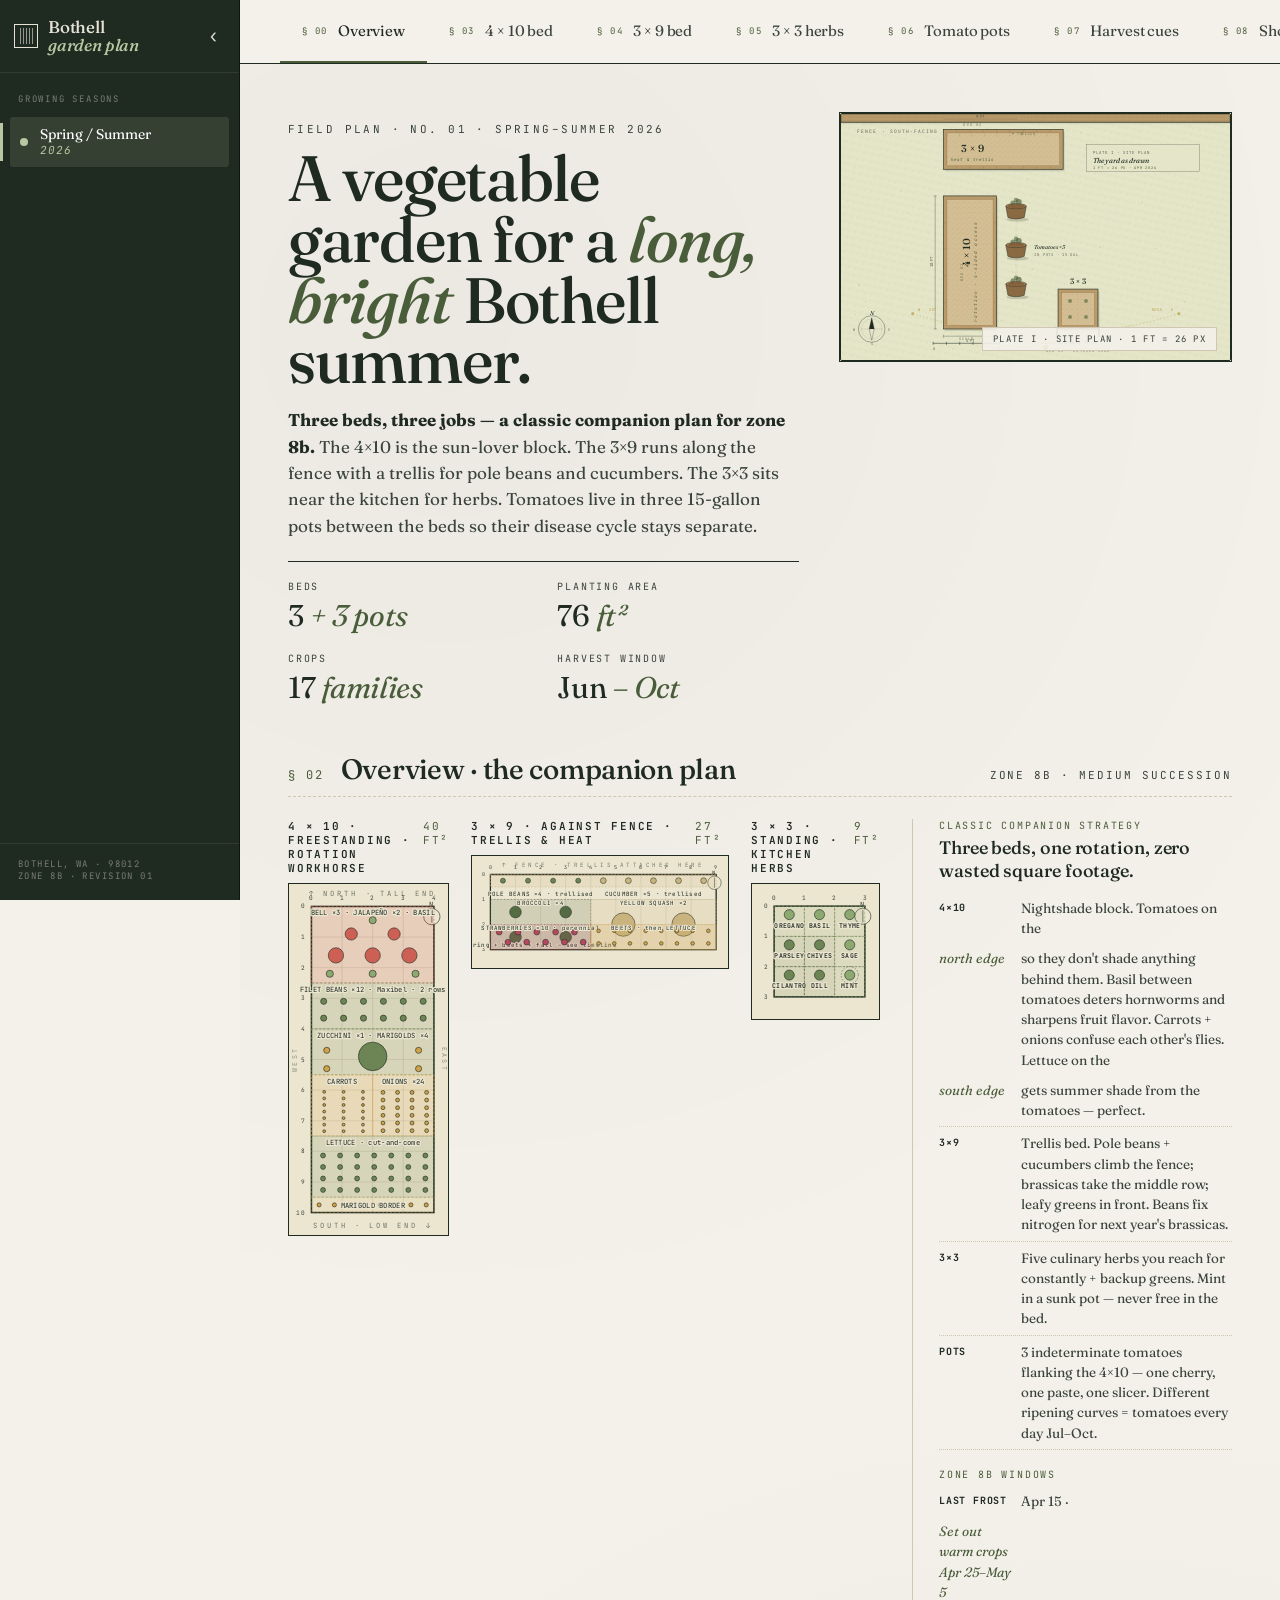
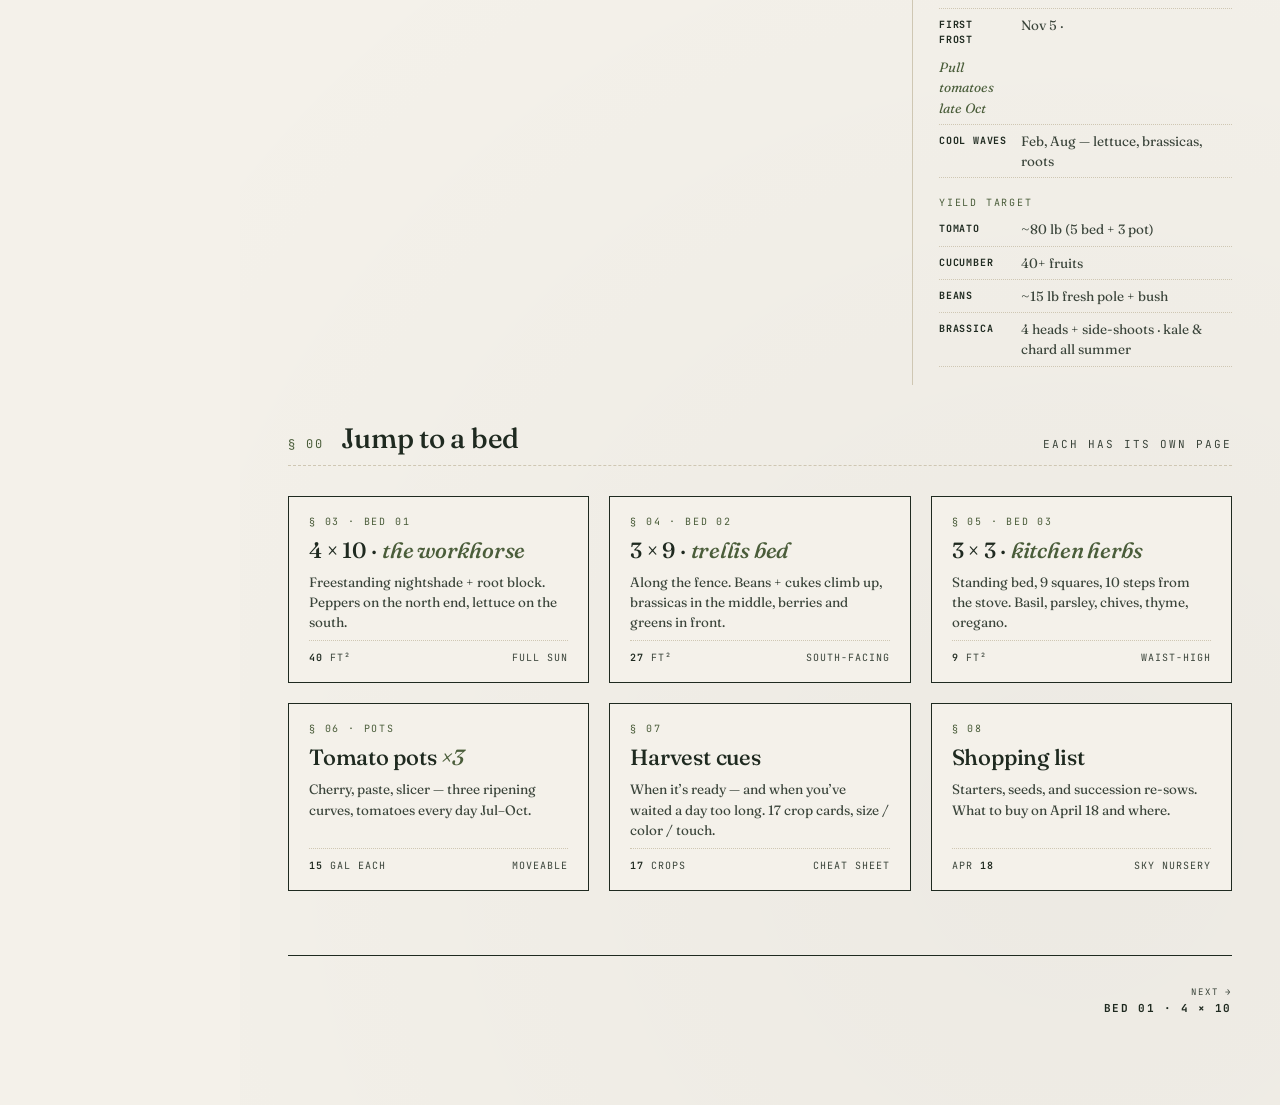
==== index.html @ 682d69fd "Interactive succession chart and checkable shopping list Succession timeline - On mobile, the .succ " ====
<!doctype html>
<html lang="en">
<head>
<meta charset="utf-8">
<meta name="viewport" content="width=device-width,initial-scale=1">
<title>Overview — Bothell Garden Plan</title>
<link rel="preconnect" href="https://fonts.googleapis.com">
<link rel="preconnect" href="https://fonts.gstatic.com" crossorigin>
<link href="https://fonts.googleapis.com/css2?family=Fraunces:ital,opsz,wght@0,9..144,400;0,9..144,500;0,9..144,600;1,9..144,400&family=JetBrains+Mono:wght@400;500;600&display=swap" rel="stylesheet">
<style>

  :root{
    --paper:#f4f1ea;
    --paper-2:#ece7d9;
    --ink:#1f2a20;
    --ink-2:#3a443a;
    --rule:#cfc7b3;
    --green:#4a5d3a;
    --green-2:#6d8554;
    --green-3:#8ea872;
    --soil:#7a5a38;
    --tomato:oklch(0.62 0.14 28);
    --ochre:oklch(0.74 0.12 80);
    --sky:oklch(0.68 0.08 230);
  }
  *{box-sizing:border-box}
  html,body{margin:0;padding:0;background:var(--paper);color:var(--ink);font-family:"Fraunces",Georgia,serif;font-optical-sizing:auto}
  body{
    background-image:
      linear-gradient(var(--paper),var(--paper)),
      radial-gradient(circle at 20% 10%, rgba(0,0,0,0.04), transparent 40%),
      radial-gradient(circle at 80% 90%, rgba(0,0,0,0.04), transparent 45%);
    background-blend-mode:multiply;
    padding:56px 48px 80px;
    min-height:100vh;
  }
  .mono{font-family:"JetBrains Mono",ui-monospace,monospace;letter-spacing:0.02em}
  .wrap{max-width:1360px;margin:0 auto}

  /* Masthead */
  header.masthead{
    display:grid;grid-template-columns:1fr auto;gap:24px;align-items:end;
    border-bottom:1px solid var(--ink);padding-bottom:20px;margin-bottom:28px;
  }
  .eyebrow{font-family:"JetBrains Mono",monospace;font-size:11px;text-transform:uppercase;letter-spacing:0.22em;color:var(--ink-2)}
  h1{font-family:"Fraunces",serif;font-weight:500;font-size:54px;line-height:0.95;margin:10px 0 0;letter-spacing:-0.02em}
  h1 em{font-style:italic;color:var(--green)}
  .meta{font-family:"JetBrains Mono",monospace;font-size:11px;line-height:1.6;color:var(--ink-2);text-align:right;text-transform:uppercase;letter-spacing:0.12em}
  .meta b{color:var(--ink);font-weight:600}

  /* Section head */
  .section-head{display:flex;align-items:baseline;gap:16px;margin:44px 0 18px;border-bottom:1px dashed var(--rule);padding-bottom:10px}
  .section-head .num{font-family:"JetBrains Mono",monospace;font-size:12px;color:var(--green);letter-spacing:0.18em}
  .section-head h2{font-family:"Fraunces",serif;font-weight:500;font-size:28px;margin:0;letter-spacing:-0.01em}
  .section-head .tag{margin-left:auto;font-family:"JetBrains Mono",monospace;font-size:11px;color:var(--ink-2);text-transform:uppercase;letter-spacing:0.18em}

  /* Intro grid */
  .intro{
    display:grid;grid-template-columns:1.4fr 1fr 1fr;gap:28px;align-items:start;
  }
  .intro p{font-size:16px;line-height:1.55;margin:0 0 10px;color:var(--ink-2);max-width:56ch}
  .intro p b{color:var(--ink)}
  .stat{border-top:1px solid var(--ink);padding-top:10px}
  .stat .k{font-family:"JetBrains Mono",monospace;font-size:10px;text-transform:uppercase;letter-spacing:0.16em;color:var(--ink-2)}
  .stat .v{font-family:"Fraunces",serif;font-size:24px;margin-top:4px}
  .stat .v em{font-style:italic;color:var(--green)}

  /* Legend */
  .legend{
    display:grid;grid-template-columns:repeat(auto-fill, minmax(180px,1fr));gap:14px 28px;
    padding:18px 22px;background:var(--paper-2);border:1px solid var(--rule);
  }
  .legend .item{display:flex;align-items:center;gap:10px;font-family:"JetBrains Mono",monospace;font-size:11px;color:var(--ink);letter-spacing:0.04em}
  .swatch{width:16px;height:16px;border:1px solid var(--ink);flex:none;display:inline-block}

  /* Layouts */
  .layout{
    margin-top:22px;
    display:grid;grid-template-columns:1fr 340px;gap:40px;
    align-items:start;
  }
  .layout-title{display:flex;align-items:baseline;gap:14px;margin-bottom:8px}
  .layout-title .idx{font-family:"JetBrains Mono",monospace;font-size:12px;color:var(--green);letter-spacing:0.2em}
  .layout-title h3{font-family:"Fraunces",serif;font-weight:500;font-size:32px;margin:0;letter-spacing:-0.01em}
  .layout-title h3 em{font-style:italic;color:var(--green)}
  .layout-sub{font-size:15px;color:var(--ink-2);max-width:62ch;line-height:1.5;margin:0 0 16px}

  .beds{
    display:flex;flex-direction:column;gap:30px;
  }
  .bed{
    position:relative;
  }
  .bed .label{
    display:flex;align-items:baseline;gap:10px;margin-bottom:8px;
    font-family:"JetBrains Mono",monospace;font-size:11px;text-transform:uppercase;letter-spacing:0.16em;color:var(--ink-2);
  }
  .bed .label b{color:var(--ink);font-weight:600}
  .bed .label .dim{margin-left:auto;color:var(--green)}

  /* SVG bed styling handled inline; shared defaults */
  svg.bed-svg{display:block;width:100%;height:auto;background:#ece6d1;border:1px solid var(--ink)}
  .cell-line{stroke:#c8bfa5;stroke-width:0.5}
  .plot-border{fill:none;stroke:var(--ink);stroke-width:1.5}
  .plant-dot{stroke:var(--ink);stroke-width:0.6}
  .plant-label{font-family:"JetBrains Mono",monospace;font-size:7px;fill:var(--ink);letter-spacing:0.04em;text-anchor:middle;paint-order:stroke;stroke:#ece6d1;stroke-width:2.5px;stroke-linejoin:round}
  .plant-label-lg{font-family:"JetBrains Mono",monospace;font-size:9px;fill:var(--ink);letter-spacing:0.04em;text-anchor:middle;paint-order:stroke;stroke:#ece6d1;stroke-width:3px;stroke-linejoin:round}
  .zone-fill{fill-opacity:0.18;stroke-dasharray:2 2;stroke-width:0.6}
  .ruler{font-family:"JetBrains Mono",monospace;font-size:6px;fill:var(--ink-2);letter-spacing:0.08em}
  .trellis{stroke:var(--soil);stroke-width:0.8;fill:none;stroke-dasharray:0.6 0.6}
  .compass{font-family:"JetBrains Mono",monospace;font-size:7px;fill:var(--ink-2);letter-spacing:0.14em;text-anchor:middle}

  /* Notes column */
  .notes{
    border-left:1px solid var(--rule);padding-left:26px;
  }
  .notes h4{font-family:"Fraunces",serif;font-weight:500;font-size:18px;margin:0 0 10px;letter-spacing:-0.005em}
  .notes .sub{font-family:"JetBrains Mono",monospace;font-size:10px;text-transform:uppercase;letter-spacing:0.18em;color:var(--green);margin-bottom:4px}
  .notes ul{list-style:none;padding:0;margin:0 0 18px}
  .notes li{font-size:13.5px;line-height:1.5;color:var(--ink-2);padding:6px 0;border-bottom:1px dotted var(--rule);display:grid;grid-template-columns:72px 1fr;gap:10px}
  .notes li b{font-family:"JetBrains Mono",monospace;font-size:10px;color:var(--ink);text-transform:uppercase;letter-spacing:0.08em;padding-top:2px}
  .notes li em{font-style:italic;color:var(--green)}

  /* Calendar strip */
  .calendar{
    margin-top:14px;border:1px solid var(--rule);background:var(--paper-2);
    padding:14px 18px;
  }
  .calendar h5{margin:0 0 10px;font-family:"JetBrains Mono",monospace;font-size:10px;letter-spacing:0.18em;text-transform:uppercase;color:var(--ink)}
  .cal-grid{display:grid;grid-template-columns:90px repeat(8,1fr);gap:2px 6px;font-family:"JetBrains Mono",monospace;font-size:9.5px;color:var(--ink-2);align-items:center}
  .cal-grid .m{text-align:center;color:var(--ink);font-weight:500;letter-spacing:0.1em;padding-bottom:4px;border-bottom:1px solid var(--rule)}
  .cal-grid .row-label{text-align:right;padding-right:6px;color:var(--ink);font-weight:500;letter-spacing:0.04em}
  .cal-grid .bar{height:10px;background:var(--green-3);position:relative}
  .cal-grid .bar.g2{background:var(--green-2)}
  .cal-grid .bar.g3{background:var(--green)}
  .cal-grid .bar.h{background:var(--ochre)}
  .cal-grid .bar.t{background:var(--tomato)}
  .cal-grid .empty{height:10px}

  /* Footer */
  footer{
    margin-top:60px;padding-top:20px;border-top:1px solid var(--ink);
    display:flex;justify-content:space-between;font-family:"JetBrains Mono",monospace;font-size:10px;text-transform:uppercase;letter-spacing:0.18em;color:var(--ink-2)
  }

  @media (max-width: 980px){
    .intro{grid-template-columns:1fr}
    .layout{grid-template-columns:1fr}
    .notes{border-left:0;border-top:1px solid var(--rule);padding-left:0;padding-top:20px}
  }

  /* Page chrome for per-bed pages */
  .bed-page{padding:0;margin:40px 0 0}
  .bed-page-body{display:grid;grid-template-columns:1.4fr 1fr;gap:36px;align-items:start;margin-top:14px}
  .bed-page-body .bp-diagram{}
  .bed-page-body .bp-diagram svg{width:100%;height:auto}
  .bed-page-body .bp-aside{border-left:1px solid var(--rule);padding-left:26px}
  .bed-page-body .bp-aside h4{font-family:"Fraunces",serif;font-weight:500;font-size:18px;margin:0 0 8px;letter-spacing:-0.005em}
  .bed-page-body .bp-aside .sub{font-family:"JetBrains Mono",monospace;font-size:10px;text-transform:uppercase;letter-spacing:0.18em;color:var(--green);margin:18px 0 4px}
  .bed-page-body .bp-aside .sub:first-child{margin-top:0}
  .bed-page-body .bp-aside p{font-size:13.5px;line-height:1.55;color:var(--ink-2);margin:0 0 10px}
  .bed-page-body .bp-aside p b{color:var(--ink)}
  .bed-page-body .bp-aside p em{font-style:italic;color:var(--green)}
  .bed-page-body .bp-aside ul{list-style:none;padding:0;margin:0 0 6px}
  .bed-page-body .bp-aside li{font-size:13px;line-height:1.5;color:var(--ink-2);padding:5px 0;border-bottom:1px dotted var(--rule);display:grid;grid-template-columns:78px 1fr;gap:10px}
  .bed-page-body .bp-aside li b{font-family:"JetBrains Mono",monospace;font-size:10px;color:var(--ink);text-transform:uppercase;letter-spacing:0.08em;padding-top:2px}

  /* Wide tables (succession + companions) — placed below diagram */
  .bp-wide{grid-column:1 / -1;margin-top:30px}
  .bp-wide h3{font-family:"Fraunces",serif;font-weight:500;font-size:22px;margin:0 0 12px;letter-spacing:-0.005em;border-bottom:1px dashed var(--rule);padding-bottom:6px}
  .bp-wide h3 .hnum{font-family:"JetBrains Mono",monospace;font-size:10px;color:var(--green);letter-spacing:0.2em;margin-right:12px;vertical-align:1px}

  /* Succession calendar — slot-based timeline.
     Each "row" is a bed slot; sequential crops occupy that slot in sequence,
     with a ▶ handoff arrow between them. This makes replacement explicit. */
  .succ{
    border:1px solid var(--rule);padding:14px 16px 16px;background:var(--paper-2)
  }
  .succ-legend{display:flex;flex-wrap:wrap;gap:18px;font-family:"JetBrains Mono",monospace;font-size:9px;letter-spacing:0.08em;color:var(--ink-2);padding-bottom:10px;margin-bottom:8px;border-bottom:1px dashed var(--rule)}
  .succ-legend b{font-family:"Fraunces",serif;font-style:italic;font-weight:500;font-size:11px;color:var(--ink);margin-right:4px;letter-spacing:0}
  .succ-legend .lg-arrow{color:var(--ink);font-weight:700;margin-right:4px}
  .succ-legend .lg-dash{display:inline-block;width:22px;height:0;border-top:1px dashed var(--ink);vertical-align:middle;margin-right:6px;transform:translateY(-2px)}
  .succ-legend .lg-stack{display:inline-block;width:18px;height:10px;background:linear-gradient(to bottom,var(--green) 50%,var(--green-2) 50%);vertical-align:middle;margin-right:6px;transform:translateY(-1px)}
  .succ-head{display:grid;grid-template-columns:170px repeat(9,1fr) 12px;font-family:"JetBrains Mono",monospace;font-size:10px;color:var(--ink);letter-spacing:0.14em;border-bottom:1px solid var(--ink);padding-bottom:6px;margin-bottom:10px}
  .succ-head .sh{text-align:center}
  .succ-head .sh.first{text-align:left;font-style:normal;letter-spacing:0.16em}
  .succ-row{display:grid;grid-template-columns:170px 1fr;gap:0 12px;padding:6px 0;border-bottom:1px dotted var(--rule);align-items:center}
  .succ-row:last-child{border-bottom:none}
  .succ-slot{font-family:"Fraunces",serif;font-style:italic;font-size:13px;color:var(--ink);line-height:1.25;padding-right:10px;border-right:1px solid var(--rule)}
  .succ-slot .tag{display:block;font-family:"JetBrains Mono",monospace;font-style:normal;font-size:8.5px;letter-spacing:0.14em;color:var(--ink-2);margin-top:2px;text-transform:uppercase}
  .succ-track{position:relative;height:30px}
  .succ-track.two-lane{height:42px}
  .succ-track .grid{position:absolute;inset:0;display:grid;grid-template-columns:repeat(9,1fr);pointer-events:none}
  .succ-track .grid > span{border-left:1px dashed rgba(31,42,32,0.12)}
  .succ-track .grid > span:first-child{border-left:none}
  .succ-bar{position:absolute;top:8px;height:14px;border-radius:1px;display:flex;align-items:center;padding:0 6px;font-family:"JetBrains Mono",monospace;font-size:8.5px;color:#fff;letter-spacing:0.08em;font-weight:600;white-space:nowrap;overflow:hidden}
  .succ-bar.c-tom{background:var(--tomato)}
  .succ-bar.c-och{background:var(--ochre);color:#1f2a20}
  .succ-bar.c-g1{background:#556b44}
  .succ-bar.c-g2{background:var(--green)}
  .succ-bar.c-g3{background:var(--green-2);color:#1f2a20}
  .succ-bar.c-g4{background:var(--green-3);color:#1f2a20}
  /* Peak-window overlay — bright sub-band marking "PICK NOW" */
  .succ-bar.has-peak{opacity:0.35}
  .succ-peak{position:absolute;height:14px;border-radius:1px;display:flex;align-items:center;justify-content:center;padding:0 4px;font-family:"JetBrains Mono",monospace;font-size:8px;letter-spacing:0.16em;color:#1f2a20;background:#f2c94c;border:1px solid #1f2a20;text-transform:uppercase;font-weight:700;pointer-events:none;text-wrap:nowrap;overflow:hidden}
  .succ-peak.with-dot::before{content:"◆ ";font-size:7px;margin-right:3px;opacity:0.8}
  .succ-bar .lend{margin-left:auto;opacity:0.75;font-size:8px;padding-left:6px}
  .succ-arrow{position:absolute;top:12px;font-family:"JetBrains Mono",monospace;font-size:11px;color:var(--ink);font-weight:700;transform:translateX(-50%);pointer-events:none}
  .succ-gap{position:absolute;height:14px;border-top:1px dashed rgba(31,42,32,0.45);border-bottom:1px dashed rgba(31,42,32,0.45);display:flex;align-items:center;justify-content:center;font-family:"JetBrains Mono",monospace;font-size:7.5px;letter-spacing:0.1em;color:var(--ink-2);text-transform:uppercase;pointer-events:none}
  /* compact month label strip inside the track */
  .succ-months{position:absolute;left:0;right:0;bottom:-2px;display:grid;grid-template-columns:repeat(9,1fr);font-family:"JetBrains Mono",monospace;font-size:7.5px;color:var(--ink-2);letter-spacing:0.1em}
  .succ-months span{text-align:center;opacity:0}

  /* Companion table */
  .comp-tbl{width:100%;border-collapse:collapse;font-size:13px;color:var(--ink-2);border-top:1px solid var(--ink);border-bottom:1px solid var(--ink)}
  .comp-tbl th{font-family:"JetBrains Mono",monospace;font-size:9.5px;text-transform:uppercase;letter-spacing:0.16em;color:var(--ink);text-align:left;padding:10px 10px 8px;border-bottom:1px solid var(--ink);background:var(--paper-2)}
  .comp-tbl td{padding:10px;border-bottom:1px dotted var(--rule);vertical-align:top;line-height:1.5}
  .comp-tbl td.crop{font-family:"Fraunces",serif;font-size:15px;font-style:italic;color:var(--ink);width:140px}
  .comp-tbl td.good{color:var(--green)}
  .comp-tbl td.bad{color:#8b4032}
  .comp-tbl td.sp{font-family:"JetBrains Mono",monospace;font-size:11px;width:90px}

  /* Shopping list */
  .shop-grid{display:grid;grid-template-columns:1fr 1fr;gap:22px;margin-top:14px}
  .shop-col{border:1px solid var(--rule);padding:14px 16px;background:var(--paper-2)}
  .shop-col h3{font-family:"Fraunces",serif;font-weight:500;font-size:17px;margin:0 0 2px;letter-spacing:-0.005em;color:var(--ink)}
  .shop-col h3 em{font-style:italic;color:var(--green)}
  .shop-col .when{font-family:"JetBrains Mono",monospace;font-size:9px;letter-spacing:0.18em;text-transform:uppercase;color:var(--green);margin:0 0 10px;display:block}
  .shop-col ul{list-style:none;padding:0;margin:0 0 8px}
  .shop-col li{display:grid;grid-template-columns:14px 1fr 48px;gap:7px;align-items:baseline;padding:3px 0;border-bottom:1px dotted var(--rule);font-size:11.5px;color:var(--ink);line-height:1.3}
  .shop-col li:last-child{border-bottom:none}
  .shop-col .cb{width:9px;height:9px;border:1px solid var(--ink);display:inline-block;margin-top:3px}
  .shop-col .name{color:var(--ink)}
  .shop-col .name b{font-weight:600}
  .shop-col .name em{font-style:italic;color:var(--ink-2);font-size:10px;display:inline;margin-left:4px;letter-spacing:0}
  .shop-col .qty{font-family:"JetBrains Mono",monospace;font-size:10px;text-align:right;color:var(--ink-2);letter-spacing:0.04em}
  .shop-col .sub-head{font-family:"JetBrains Mono",monospace;font-size:8.5px;letter-spacing:0.2em;text-transform:uppercase;color:var(--green);margin:10px 0 4px;padding-bottom:2px;border-bottom:1px solid var(--rule)}
  .shop-col .sub-head:first-child{margin-top:0}
  .shop-note{font-size:11px;color:var(--ink-2);line-height:1.45;margin-top:10px;padding:8px 12px;background:var(--paper-2);border-left:3px solid var(--green)}
  .shop-note b{color:var(--ink)}
  .shop-note + .shop-note{margin-top:6px}
  .shop-page{page-break-inside:avoid}

  /* Harvest cue cards */
  .hv-grid{display:grid;grid-template-columns:repeat(3,1fr);gap:18px;margin-top:18px}
  .hv-card{border:1px solid var(--ink);background:var(--paper);position:relative;display:flex;flex-direction:column}
  .hv-card .hv-head{display:flex;align-items:baseline;justify-content:space-between;gap:10px;padding:12px 14px 8px;border-bottom:1px solid var(--ink);background:var(--paper-2)}
  .hv-card .hv-name{font-family:"Fraunces",serif;font-weight:500;font-size:19px;letter-spacing:-0.005em;color:var(--ink);line-height:1.1}
  .hv-card .hv-bed{font-family:"JetBrains Mono",monospace;font-size:8.5px;letter-spacing:0.16em;text-transform:uppercase;color:var(--ink-2);white-space:nowrap}
  .hv-card .hv-when{padding:8px 14px 6px;font-family:"JetBrains Mono",monospace;font-size:9.5px;letter-spacing:0.14em;text-transform:uppercase;color:#1f2a20;background:#f2c94c;border-bottom:1px solid var(--ink);display:flex;align-items:center;gap:6px}
  .hv-card .hv-when::before{content:"◆";font-size:8px}
  .hv-card .hv-body{padding:10px 14px 12px;flex:1;display:grid;grid-template-columns:58px 1fr;gap:6px 10px;font-size:12px;line-height:1.45;color:var(--ink)}
  .hv-card .hv-body dt{font-family:"JetBrains Mono",monospace;font-size:8.5px;letter-spacing:0.16em;text-transform:uppercase;color:var(--ink-2);padding-top:2px}
  .hv-card .hv-body dd{margin:0;color:var(--ink)}
  .hv-card .hv-body dd b{font-weight:600}
  .hv-card .hv-warn{margin:0;padding:8px 14px 10px;border-top:1px dotted var(--rule);font-size:11.5px;color:#8b4032;line-height:1.4;background:#faf4e4}
  .hv-card .hv-warn::before{content:"⚠ TOO LATE — ";font-family:"JetBrains Mono",monospace;font-size:8.5px;letter-spacing:0.14em;color:#8b4032;font-weight:700}
  .hv-intro{display:grid;grid-template-columns:1.2fr 1fr 1fr;gap:22px;padding:16px 0 6px;border-bottom:1px solid var(--rule);margin-bottom:18px}
  .hv-intro h4{font-family:"Fraunces",serif;font-weight:500;font-size:20px;margin:0 0 6px;letter-spacing:-0.005em}
  .hv-intro p{font-size:12.5px;line-height:1.55;color:var(--ink-2);margin:0}
  .hv-intro .rule{font-size:12.5px;line-height:1.55;color:var(--ink-2)}
  .hv-intro .rule b{color:var(--ink);font-weight:600}
  .hv-intro .rule-num{font-family:"JetBrains Mono",monospace;font-size:9.5px;letter-spacing:0.18em;color:var(--green);display:block;margin-bottom:3px}

  /* On-screen page-break indicators (mirror the @media print rules) */
  @media screen {
    .section-head.page-break{
      position:relative;
      padding-top:48px;
      margin-top:32px;
    }
    .section-head.page-break::before{
      content:"";
      position:absolute;
      top:0;left:-40px;right:-40px;
      height:1px;
      background:repeating-linear-gradient(90deg, var(--ink) 0 6px, transparent 6px 12px);
      opacity:0.35;
    }
    .section-head.page-break::after{
      content:"— page break —";
      position:absolute;
      top:-8px;
      left:50%;
      transform:translateX(-50%);
      background:var(--paper);
      padding:0 12px;
      font-family:"JetBrains Mono",monospace;
      font-size:9px;
      letter-spacing:0.22em;
      text-transform:uppercase;
      color:var(--ink-2);
      opacity:0.55;
    }
  }

  /* Print */
  @media print {
    @page { size: letter portrait; margin: 0.5in; }
    html,body{background:#fff !important}
    body{padding:0 !important;background-image:none !important}
    .wrap{max-width:none}
    header.masthead,section.intro,.section-head,.layout,.legend,.bed-page{page-break-inside:avoid}
    /* Keep the site plan together on one page, with its heading */
    #site-plan{page-break-inside:avoid;break-inside:avoid}
    #site-plan > div{page-break-inside:avoid;break-inside:avoid}
    /* A section head should never be orphaned from the content below it */
    .section-head{break-after:avoid;page-break-after:avoid}
    /* Force a new page only where explicitly marked */
    .section-head.page-break{break-before:page;page-break-before:always}
    /* Tight print metrics */
    h1{font-size:36px}
    .section-head h2{font-size:22px}
    .layout{grid-template-columns:1.3fr 1fr;gap:24px}
    .bed-page-body{grid-template-columns:1.2fr 1fr;gap:24px}
    .notes li,.bed-page-body .bp-aside li{font-size:11px}
    .notes h4,.bed-page-body .bp-aside h4{font-size:15px}
    .notes p,.bed-page-body .bp-aside p{font-size:11.5px}
    /* Tight shopping list for single-page print */
    .shop-grid{gap:16px;margin-top:10px}
    .shop-col{padding:10px 12px}
    .shop-col h3{font-size:14px}
    .shop-col .when{font-size:8px;margin:0 0 6px}
    .shop-col li{font-size:10px;padding:2px 0;grid-template-columns:10px 1fr 38px;gap:5px;line-height:1.25}
    .shop-col .cb{width:7px;height:7px;margin-top:2px}
    .shop-col .name em{font-size:9px}
    .shop-col .qty{font-size:8.5px}
    .shop-col .sub-head{font-size:7.5px;margin:6px 0 3px}
    .shop-col ul{margin:0 0 4px}
    .shop-note{font-size:9.5px;padding:6px 9px;margin-top:8px;line-height:1.4}
    .shop-page .section-head{margin-bottom:8px;padding-bottom:8px}
    .shop-page .section-head h2{font-size:20px}
    footer{margin-top:30px}
  }

</style>
<style>
/* ============ Site chrome: sidebar + top tabs + responsive ============ */
:root{
  --chrome-side-w: 240px;
  --chrome-side-w-collapsed: 52px;
  --chrome-top-h: 64px;
}

html,body{margin:0;padding:0}
body.site{
  padding:0 !important;
  min-height:100vh;
  background:var(--paper);
}

/* Layout shell */
.site-shell{
  display:grid;
  grid-template-columns: var(--chrome-side-w) 1fr;
  grid-template-rows: var(--chrome-top-h) 1fr;
  min-height:100vh;
  transition: grid-template-columns 0.24s ease;
}
.site-shell.sidebar-collapsed{
  grid-template-columns: var(--chrome-side-w-collapsed) 1fr;
}

/* Sidebar — seasons */
.site-side{
  grid-row: 1 / span 2;
  grid-column: 1;
  background: #1f2a20;
  color: #e6e2d6;
  border-right: 1px solid #0f160f;
  display:flex; flex-direction:column;
  overflow:hidden;
  position:sticky; top:0; height:100vh;
}
.site-side .side-top{
  display:flex; align-items:center; gap:10px;
  padding: 18px 14px;
  border-bottom: 1px solid rgba(255,255,255,0.08);
  min-height: var(--chrome-top-h);
  box-sizing:border-box;
}
.side-logo{
  width:24px;height:24px;flex:none;
  border:1.5px solid #e6e2d6;
  position:relative;
  transform:rotate(0deg);
}
.side-logo::after{
  content:"";
  position:absolute;inset:3px;
  background: repeating-linear-gradient(
    90deg,
    transparent 0 2px,
    rgba(230,226,214,0.6) 2px 3px
  );
}
.site-side .brand{
  font-family:"Fraunces",serif; font-weight:500; font-size:17px;
  letter-spacing:-0.01em; line-height:1.05;
}
.site-side .brand em{font-style:italic;color:#b8c8a3}
.site-shell.sidebar-collapsed .brand,
.site-shell.sidebar-collapsed .side-section-title,
.site-shell.sidebar-collapsed .side-link-text,
.site-shell.sidebar-collapsed .side-foot{
  display:none;
}
.side-toggle{
  margin-left:auto;
  background:none;border:none;color:#e6e2d6;
  cursor:pointer;padding:6px;border-radius:3px;
  font-family:"JetBrains Mono",monospace; font-size:18px; line-height:1;
}
.side-toggle:hover{background:rgba(255,255,255,0.06)}
.site-shell.sidebar-collapsed .side-toggle{margin-left:0}

.side-section-title{
  font-family:"JetBrains Mono",monospace;
  font-size:9px; letter-spacing:0.2em; text-transform:uppercase;
  color: rgba(230,226,214,0.45);
  padding: 20px 18px 8px;
}
.side-section{padding: 4px 10px}
.side-link{
  display:flex; align-items:center; gap:12px;
  padding: 9px 10px;
  border-radius:3px;
  text-decoration:none;
  color: rgba(230,226,214,0.85);
  font-family:"Fraunces",serif; font-size:14px;
  line-height:1.2;
  cursor:pointer;
  position:relative;
}
.side-link:hover{background:rgba(255,255,255,0.06)}
.side-link.active{
  background: rgba(184,200,163,0.14);
  color:#fff;
}
.side-link.active::before{
  content:""; position:absolute;
  left:-10px; top:6px; bottom:6px; width:3px;
  background:#b8c8a3;
}
.side-link .dot{
  width:8px;height:8px;flex:none;border-radius:50%;
  background:#b8c8a3;
}
.side-link.disabled .dot{background:rgba(230,226,214,0.25)}
.side-link.disabled{color:rgba(230,226,214,0.4); cursor:default}
.side-link.disabled:hover{background:none}
.side-link-text em{
  font-style:italic; color:#b8c8a3; font-size:11px;
  font-family:"JetBrains Mono",monospace; letter-spacing:0.08em;
  display:block; margin-top:2px; text-transform:uppercase;
}
.side-foot{
  margin-top:auto;
  padding: 14px 18px 18px;
  font-family:"JetBrains Mono",monospace;
  font-size:9px; letter-spacing:0.16em; text-transform:uppercase;
  color: rgba(230,226,214,0.45);
  border-top: 1px solid rgba(255,255,255,0.08);
}

/* Top bar — tabs */
.site-top{
  grid-row: 1;
  grid-column: 2;
  background: var(--paper);
  border-bottom: 1px solid var(--ink);
  display:flex; align-items:stretch;
  padding: 0 40px;
  position:sticky; top:0; z-index:5;
  overflow-x:auto;
  scrollbar-width: none;
}
.site-top::-webkit-scrollbar{display:none}
.mobile-menu-btn{
  display:none;
  background:none;border:none;cursor:pointer;
  padding:8px 10px; margin-right:14px;
  font-family:"JetBrains Mono",monospace; font-size:22px;
  color:var(--ink);
  align-self:center;
}
.site-tabs{
  display:flex; align-items:stretch; gap:0;
  flex:1;
}
.site-tab{
  display:flex; align-items:center; gap:10px;
  padding: 0 22px;
  text-decoration:none;
  color: var(--ink-2);
  font-family:"Fraunces",serif;
  font-size:15px;
  letter-spacing:-0.005em;
  border-bottom: 2px solid transparent;
  white-space:nowrap;
  position:relative;
}
.site-tab:hover{color:var(--ink)}
.site-tab.active{
  color: var(--ink);
  border-bottom-color: var(--green);
}
.site-tab .tab-num{
  font-family:"JetBrains Mono",monospace;
  font-size:9px; letter-spacing:0.16em;
  color: var(--green); text-transform:uppercase;
}
.site-tab.active .tab-num{color: var(--green)}
.site-top-right{
  display:flex; align-items:center; gap:16px;
  padding-left:24px;
  font-family:"JetBrains Mono",monospace;
  font-size:10px; letter-spacing:0.16em;
  text-transform:uppercase; color: var(--ink-2);
  border-left: 1px solid var(--rule);
}
.site-top-right .loc b{color:var(--ink); font-weight:600}

/* Main content area */
.site-main{
  grid-row: 2;
  grid-column: 2;
  padding: 36px 48px 80px;
  background-image:
    radial-gradient(circle at 20% 10%, rgba(0,0,0,0.03), transparent 40%),
    radial-gradient(circle at 80% 90%, rgba(0,0,0,0.03), transparent 45%);
  min-width:0;
}
.site-main .wrap{max-width:1280px;margin:0 auto}

/* Page headers (replaces §-numbered section-head when used as a page title) */
.page-head{
  display:flex; align-items:baseline; gap:18px;
  border-bottom: 1px solid var(--ink);
  padding-bottom: 14px; margin-bottom: 26px;
}
.page-head .eyebrow{
  font-family:"JetBrains Mono",monospace;
  font-size:10px; letter-spacing:0.2em; text-transform:uppercase;
  color: var(--green);
}
.page-head h1{
  font-family:"Fraunces",serif; font-weight:500;
  font-size:38px; line-height:1; letter-spacing:-0.015em;
  margin:0;
}
.page-head h1 em{font-style:italic; color:var(--green)}
.page-head .meta{
  margin-left:auto;
  font-family:"JetBrains Mono",monospace;
  font-size:10px; letter-spacing:0.14em; text-transform:uppercase;
  color: var(--ink-2); text-align:right;
}
.page-head .meta b{color:var(--ink); font-weight:600}

/* Override page-break / section-head styles that aren't needed on a website */
.site-main .section-head{
  border-bottom: 1px dashed var(--rule);
  padding-top:0 !important;
  margin-top: 36px !important;
}
.site-main .section-head.page-break{padding-top:0 !important; margin-top:36px !important}
.site-main .section-head.page-break::before,
.site-main .section-head.page-break::after{display:none}

/* Hero */
.hero{
  display:grid;
  grid-template-columns: 1.3fr 1fr;
  gap: 40px;
  align-items:start;
  padding: 12px 0 10px;
}
.hero-copy{
  padding-top: 10px;
}
.hero-eyebrow{
  font-family:"JetBrains Mono",monospace;
  font-size:11px; letter-spacing:0.22em; text-transform:uppercase;
  color: var(--ink-2);
}
.hero h1{
  font-family:"Fraunces",serif; font-weight:500;
  font-size:64px; line-height:0.95; letter-spacing:-0.02em;
  margin: 12px 0 16px;
}
.hero h1 em{font-style:italic; color:var(--green)}
.hero p{
  font-size:17px; line-height:1.55; color:var(--ink-2);
  max-width: 52ch; margin: 0 0 18px;
}
.hero p b{color:var(--ink)}
.hero-stats{
  display:grid; grid-template-columns: repeat(2, 1fr); gap: 18px 28px;
  margin-top: 22px;
  padding-top: 18px;
  border-top: 1px solid var(--ink);
}
.hero-stat .k{
  font-family:"JetBrains Mono",monospace;
  font-size:10px; letter-spacing:0.18em; text-transform:uppercase;
  color: var(--ink-2);
}
.hero-stat .v{
  font-family:"Fraunces",serif; font-size:30px;
  margin-top:4px; letter-spacing:-0.01em;
}
.hero-stat .v em{font-style:italic; color:var(--green)}

.hero-plan{
  border:1px solid var(--ink);
  padding: 0;
  background: #e5e6c9;
  position:relative;
  overflow:hidden;
}
.hero-plan svg{display:block; width:100%; height:auto}
.hero-plan .caption{
  position:absolute; bottom:10px; right:14px;
  background: rgba(244,241,234,0.9);
  padding: 5px 10px;
  font-family:"JetBrains Mono",monospace;
  font-size:9px; letter-spacing:0.14em; text-transform:uppercase;
  color: var(--ink-2); border:1px solid var(--rule);
}

/* Overview cards (crops quick-jump on landing) */
.ov-grid{
  display:grid;
  grid-template-columns: repeat(3, 1fr);
  gap: 20px;
  margin-top: 30px;
}
.ov-card{
  border:1px solid var(--ink);
  padding: 18px 20px;
  background: var(--paper);
  display:flex; flex-direction:column; gap:8px;
  text-decoration:none; color:inherit;
  transition: background 0.15s;
}
.ov-card:hover{background: var(--paper-2)}
.ov-card .ov-num{
  font-family:"JetBrains Mono",monospace;
  font-size:10px; letter-spacing:0.18em; color: var(--green);
}
.ov-card h3{
  font-family:"Fraunces",serif; font-weight:500;
  font-size:22px; margin:0; letter-spacing:-0.01em;
}
.ov-card h3 em{font-style:italic; color:var(--green)}
.ov-card p{font-size:13.5px; line-height:1.5; color:var(--ink-2); margin:0}
.ov-card .ov-meta{
  margin-top:auto;
  display:flex; justify-content:space-between;
  padding-top:10px; border-top: 1px dotted var(--rule);
  font-family:"JetBrains Mono",monospace;
  font-size:10px; letter-spacing:0.1em; color:var(--ink-2);
  text-transform:uppercase;
}
.ov-card .ov-meta b{color:var(--ink); font-weight:600}

/* Next / previous pager */
.pager{
  display:flex; justify-content:space-between;
  margin-top:64px; padding-top:20px;
  border-top: 1px solid var(--ink);
  font-family:"JetBrains Mono",monospace;
  font-size:11px; letter-spacing:0.14em; text-transform:uppercase;
}
.pager a{
  text-decoration:none; color: var(--ink);
  padding: 10px 0;
  display:flex; flex-direction:column; gap:3px;
}
.pager a:hover{color:var(--green)}
.pager a span.role{color:var(--ink-2); font-size:9px; letter-spacing:0.2em}
.pager a.next{text-align:right}

/* Mobile */
@media (max-width: 880px){
  .site-shell{
    grid-template-columns: 1fr;
    grid-template-rows: var(--chrome-top-h) 1fr;
  }
  .site-side{
    position:fixed; top:0; left:0;
    width: 280px; height:100vh;
    z-index:10;
    transform: translateX(-100%);
    transition: transform 0.22s ease;
  }
  .site-shell.mobile-open .site-side{
    transform: translateX(0);
    box-shadow: 0 0 40px rgba(0,0,0,0.25);
  }
  .site-top{
    grid-row:1; grid-column:1;
    padding: 0 18px;
  }
  .site-main{
    grid-row:2; grid-column:1;
    padding: 22px 22px 60px;
  }
  .mobile-menu-btn{display:inline-flex}
  .site-backdrop{
    display:none; position:fixed; inset:0; background:rgba(0,0,0,0.35); z-index:9;
  }
  .site-shell.mobile-open .site-backdrop{display:block}
  .hero{grid-template-columns:1fr; gap: 24px}
  .hero h1{font-size:44px}
  .ov-grid{grid-template-columns: 1fr}
  .site-top-right{display:none}
  .page-head{flex-wrap:wrap; gap:10px}
  .page-head .meta{margin-left:0; width:100%; text-align:left}
  .page-head h1{font-size:28px}
  .bed-page-body{grid-template-columns: 1fr !important}
  .bed-page-body .bp-aside{
    border-left:0 !important; padding-left:0 !important;
    border-top: 1px solid var(--rule); padding-top:20px; margin-top:20px;
  }
  .shop-grid{grid-template-columns: 1fr !important}
  .hv-grid{grid-template-columns: 1fr !important}
  .hv-intro{grid-template-columns: 1fr !important; gap:14px !important}
  .layout{grid-template-columns: 1fr !important}
  .notes{border-left:0 !important; padding-left:0 !important; border-top:1px solid var(--rule); padding-top:20px}
}

/* ============ Overview beds grid ============
   On the overview page the three beds appear together. Without this,
   the 4×10 tall bed stretches to the full column width (>1000px tall).
   Lay them out side-by-side, cap each bed's SVG height, and center. */
.site-main .layout{grid-template-columns: 1fr 320px; gap: 32px}
.site-main .beds{
  display:grid;
  grid-template-columns: 1fr 1.6fr 0.8fr; /* 4×10 tall · 3×9 wide · 3×3 square */
  gap: 22px;
  align-items:start;
}
.site-main .beds .bed{min-width:0}
.site-main .beds svg.bed-svg{
  width:100%;
  max-height: 460px;
  object-fit: contain;
}
@media (max-width: 1100px){
  .site-main .beds{grid-template-columns: 1fr}
  .site-main .beds svg.bed-svg{max-height: 520px; max-width: 420px; display:block; margin:0 auto}
  .site-main .layout{grid-template-columns: 1fr}
  .site-main .notes{border-left:0; padding-left:0; border-top:1px solid var(--rule); padding-top:20px}
}

/* Hide print indicators and page-break markers on site */
.site-main .section-head.page-break{padding-top:0; margin-top:36px}
.site-main .section-head.page-break::before,
.site-main .section-head.page-break::after{content:none !important; display:none !important}

/* Simplify footer — site has its own sticky chrome */
.site-main footer{display:none}

/* ============ Responsive safety: keep visuals inside the viewport ============
   Addresses overflow on narrow screens where:
   - Tall bed SVGs stretched to full column width become unusable
   - Grid items (bp-diagram/bp-aside) inherit min-content widths from children
   - Fixed-column timelines push past the viewport edge
*/
.site-main img,
.site-main svg{ max-width: 100%; height: auto; }
.site-main .bp-diagram,
.site-main .bp-aside,
.site-main .bed{ min-width: 0; }

@media (max-width: 880px){
  html, body{ overflow-x: hidden; }

  /* Center bed diagrams and cap height so 4×10 portrait SVGs don't dominate */
  .site-main .bp-diagram{ display:flex; justify-content:center; }
  .site-main .bp-diagram > svg,
  .site-main .bp-diagram svg.bed-svg{
    width:auto;
    max-width:100%;
    max-height:68vh;
  }

  /* Succession timeline — horizontally scrollable, with the slot column
     pinned so row labels stay visible as you drag the timeline. Forces a
     min-width so month bars have room to actually be readable. */
  .site-main .succ{
    overflow-x:auto;
    -webkit-overflow-scrolling:touch;
    scrollbar-gutter:stable;
  }
  .site-main .succ-head,
  .site-main .succ-row{ min-width:720px; }
  .site-main .succ-head{
    grid-template-columns: 130px repeat(9, minmax(52px, 1fr)) 10px;
  }
  .site-main .succ-row{ grid-template-columns: 130px 1fr; }
  .site-main .succ-head .sh.first,
  .site-main .succ-slot{
    position:sticky;
    left:0;
    background:var(--paper-2);
    z-index:2;
    box-shadow:1px 0 0 var(--rule);
  }
  .site-main .succ-slot{ font-size:12px; padding-right:10px; padding-left:2px; }
  .site-main .succ-slot .tag{ font-size:8px; }

  /* Hint: a faint fade on the right edge when there's more to scroll */
  .site-main .succ{
    background-image:
      linear-gradient(to right, var(--paper-2) 30%, rgba(0,0,0,0)),
      linear-gradient(to right, rgba(0,0,0,0), var(--paper-2) 70%) 100% 0,
      radial-gradient(farthest-side at 0 50%, rgba(0,0,0,0.08), rgba(0,0,0,0)),
      radial-gradient(farthest-side at 100% 50%, rgba(0,0,0,0.08), rgba(0,0,0,0)) 100% 0;
    background-repeat:no-repeat;
    background-size: 28px 100%, 28px 100%, 14px 100%, 14px 100%;
    background-attachment: local, local, scroll, scroll;
  }

  /* Companion table on mobile — wrap if needed; table overflow is handled per-cell */
  .site-main .comp-tbl{ font-size:12px; }

  /* Page-head title word breaks on narrow screens instead of overflowing */
  .page-head h1{ word-break: break-word; overflow-wrap: anywhere; }
}

</style>
</head>
<body class="site" data-tab="overview" data-season="spring-2026">
<main class="site-main"><div class="wrap">
<section class="hero">
  <div class="hero-copy">
    <div class="hero-eyebrow">Field Plan · No. 01 · Spring–Summer 2026</div>
    <h1>A vegetable garden for a <em>long, bright</em> Bothell summer.</h1>
    <p><b>Three beds, three jobs — a classic companion plan for zone 8b.</b> The 4×10 is the sun-lover block. The 3×9 runs along the fence with a trellis for pole beans and cucumbers. The 3×3 sits near the kitchen for herbs. Tomatoes live in three 15-gallon pots between the beds so their disease cycle stays separate.</p>
    <div class="hero-stats">
      <div class="hero-stat"><div class="k">Beds</div><div class="v">3 <em>+ 3 pots</em></div></div>
      <div class="hero-stat"><div class="k">Planting area</div><div class="v">76 <em>ft²</em></div></div>
      <div class="hero-stat"><div class="k">Crops</div><div class="v">17 <em>families</em></div></div>
      <div class="hero-stat"><div class="k">Harvest window</div><div class="v">Jun <em>– Oct</em></div></div>
    </div>
  </div>
  <div class="hero-plan" id="hero-plan">
    <div class="caption">Plate I · Site plan · 1 ft = 26 px</div>
  </div>
</section>

<div class="section-head">
  <span class="num">§ 02</span>
  <h2>Overview · the companion plan</h2>
  <span class="tag">Zone 8b · medium succession</span>
</div>
<div class="layout">
  <div class="beds" id="beds-overview"></div>
  <aside class="notes" id="notes-overview"></aside>
</div>

<div class="section-head">
  <span class="num">§ 00</span>
  <h2>Jump to a bed</h2>
  <span class="tag">Each has its own page</span>
</div>
<div class="ov-grid">
  <a class="ov-card" href="bed-4x10.html">
    <span class="ov-num">§ 03 · BED 01</span>
    <h3>4 × 10 · <em>the workhorse</em></h3>
    <p>Freestanding nightshade + root block. Peppers on the north end, lettuce on the south.</p>
    <div class="ov-meta"><span><b>40</b> ft²</span><span>Full sun</span></div>
  </a>
  <a class="ov-card" href="bed-3x9.html">
    <span class="ov-num">§ 04 · BED 02</span>
    <h3>3 × 9 · <em>trellis bed</em></h3>
    <p>Along the fence. Beans + cukes climb up, brassicas in the middle, berries and greens in front.</p>
    <div class="ov-meta"><span><b>27</b> ft²</span><span>South-facing</span></div>
  </a>
  <a class="ov-card" href="bed-3x3.html">
    <span class="ov-num">§ 05 · BED 03</span>
    <h3>3 × 3 · <em>kitchen herbs</em></h3>
    <p>Standing bed, 9 squares, 10 steps from the stove. Basil, parsley, chives, thyme, oregano.</p>
    <div class="ov-meta"><span><b>9</b> ft²</span><span>Waist-high</span></div>
  </a>
  <a class="ov-card" href="pots.html">
    <span class="ov-num">§ 06 · POTS</span>
    <h3>Tomato pots <em>×3</em></h3>
    <p>Cherry, paste, slicer — three ripening curves, tomatoes every day Jul–Oct.</p>
    <div class="ov-meta"><span><b>15</b> gal each</span><span>Moveable</span></div>
  </a>
  <a class="ov-card" href="harvest.html">
    <span class="ov-num">§ 07</span>
    <h3>Harvest cues</h3>
    <p>When it’s ready — and when you’ve waited a day too long. 17 crop cards, size / color / touch.</p>
    <div class="ov-meta"><span><b>17</b> crops</span><span>Cheat sheet</span></div>
  </a>
  <a class="ov-card" href="shopping.html">
    <span class="ov-num">§ 08</span>
    <h3>Shopping list</h3>
    <p>Starters, seeds, and succession re-sows. What to buy on April 18 and where.</p>
    <div class="ov-meta"><span>Apr <b>18</b></span><span>Sky Nursery</span></div>
  </a>
</div>


<div class="pager">
  <span></span>
  <a class="next" href="bed-4x10.html"><span class="role">Next →</span><b>Bed 01 · 4 × 10</b></a>
</div>

<script>
window.__mount = function(){
  const G = window.GardenPlan;
  document.getElementById('hero-plan').insertAdjacentHTML('afterbegin', G.sitePlan());
  document.getElementById('beds-overview').innerHTML =
    G.bedCard('4 × 10 · freestanding · rotation workhorse', '40 ft²', G.bed4x10_A()) +
    G.bedCard('3 × 9 · against fence · trellis & heat', '27 ft²', G.bed3x9_A()) +
    G.bedCard('3 × 3 · standing · kitchen herbs', '9 ft²', G.bed3x3_A());
  document.getElementById('notes-overview').innerHTML = G.notesA();
};
</script></div></main>
<script>

function sitePlanAside() {
  return `
    <div style="font-family:'JetBrains Mono',monospace;font-size:10px;letter-spacing:0.18em;text-transform:uppercase;color:var(--green);margin-bottom:6px">Siting decisions</div>
    <p style="margin:0 0 10px"><b>3×9 against the fence</b> → attach a cattle panel or bamboo trellis directly to the fence for cucumbers + indeterminate tomatoes. The fence stores heat and extends the pepper season.</p>
    <p style="margin:0 0 10px"><b>4×10 freestanding</b> → access from all sides means you can rotate broccoli → beans, carrots + onions, and lettuce on the shaded east end without reaching over anything.</p>
    <p style="margin:0 0 10px"><b>3×3 standing bed</b> → move to the kitchen path, whichever side of the house you cook on. Herbs get snipped 3×/week; you want them 10 steps from the stove.</p>
    <p style="margin:0"><b>Pots</b> → 2–3 large (15+ gal) for extra tomatoes; place near the 3×9 so one drip line waters bed + pots. Determinate varieties do well in pots; indeterminates go in the fence bed.</p>
  `;
}


/* Garden plan renderer — draws each bed as a to-scale SVG with plant icons,
 * labels, and succession callouts. 1 ft = 30 px in SVG units. */

const FT = 30; // px per foot

const COLORS = {
  fruit: 'oklch(0.62 0.14 28)',       // tomato red
  root:  'oklch(0.74 0.12 80)',       // ochre
  leafy: '#6d8554',
  herb:  '#8ea872',
  vine:  '#c9b37e',
  brassica: '#556b44',
  berry: 'oklch(0.55 0.14 10)',       // strawberry red, warmer than tomato
  paper: '#ece6d1',
  ink: '#1f2a20',
};

// ---------- SVG helpers ----------
function svgEl(wFt, hFt, title, compass='N') {
  const w = wFt * FT, h = hFt * FT;
  const padL = 22, padT = 22, padR = 14, padB = 22;
  const W = w + padL + padR, H = h + padT + padB;
  const s = [];
  s.push(`<svg class="bed-svg" viewBox="0 0 ${W} ${H}" xmlns="http://www.w3.org/2000/svg">`);
  // grid
  for (let x = 0; x <= wFt; x++) {
    s.push(`<line class="cell-line" x1="${padL + x*FT}" y1="${padT}" x2="${padL + x*FT}" y2="${padT + h}"/>`);
  }
  for (let y = 0; y <= hFt; y++) {
    s.push(`<line class="cell-line" x1="${padL}" y1="${padT + y*FT}" x2="${padL + w}" y2="${padT + y*FT}"/>`);
  }
  // ruler marks (feet)
  for (let x = 0; x <= wFt; x++) {
    s.push(`<text class="ruler" x="${padL + x*FT}" y="${padT - 6}" text-anchor="middle">${x}</text>`);
  }
  for (let y = 0; y <= hFt; y++) {
    s.push(`<text class="ruler" x="${padL - 6}" y="${padT + y*FT + 2}" text-anchor="end">${y}</text>`);
  }
  // border
  s.push(`<rect class="plot-border" x="${padL}" y="${padT}" width="${w}" height="${h}"/>`);
  // compass mark (top-right)
  s.push(`<g transform="translate(${W - 16}, ${padT + 10})">
    <circle r="8" fill="${COLORS.paper}" stroke="${COLORS.ink}" stroke-width="0.6"/>
    <line x1="0" y1="-6" x2="0" y2="6" stroke="${COLORS.ink}" stroke-width="0.6"/>
    <text class="compass" y="-9">${compass}</text>
  </g>`);
  return { open: s.join(''), W, H, padL, padT, w, h };
}
function closeSvg() { return '</svg>'; }

// Draw a labeled rectangular zone
function zone(x, y, w, h, color, label, padL, padT) {
  return `
    <rect class="zone-fill" x="${padL + x*FT}" y="${padT + y*FT}" width="${w*FT}" height="${h*FT}" fill="${color}" stroke="${color}"/>
    <text class="plant-label" x="${padL + (x + w/2)*FT}" y="${padT + (y + h/2)*FT + 2}">${label}</text>
  `;
}

// Draw plant dots at ft-coords
function plants(coords, color, r, padL, padT) {
  return coords.map(([x,y]) =>
    `<circle class="plant-dot" cx="${padL + x*FT}" cy="${padT + y*FT}" r="${r}" fill="${color}"/>`
  ).join('');
}

// Add a label centered at ft-coord
function txt(x, y, str, padL, padT, cls='plant-label') {
  return `<text class="${cls}" x="${padL + x*FT}" y="${padT + y*FT + 2}">${str}</text>`;
}

// Grid of plants across a zone
function gridPlants(x0, y0, w, h, cols, rows, color, r, padL, padT) {
  const out = [];
  const dx = w / cols, dy = h / rows;
  for (let c = 0; c < cols; c++) {
    for (let rr = 0; rr < rows; rr++) {
      const px = x0 + dx*(c + 0.5);
      const py = y0 + dy*(rr + 0.5);
      out.push(`<circle class="plant-dot" cx="${padL + px*FT}" cy="${padT + py*FT}" r="${r}" fill="${color}"/>`);
    }
  }
  return out.join('');
}

// Trellis marker (dashed line along one edge)
function trellisLine(x1, y1, x2, y2, padL, padT) {
  return `<line class="trellis" x1="${padL + x1*FT}" y1="${padT + y1*FT}" x2="${padL + x2*FT}" y2="${padT + y2*FT}"/>`;
}

// ---------- LAYOUT A: Classic companion ----------
function bed4x10_A() {
  // Drawn VERTICAL: 4 ft wide × 10 ft tall. North = top (matches site plan).
  const e = svgEl(4, 10, '4×10 — Main bed', 'N');
  let body = '';

  // ---- Band 1 (NORTH end, y 0..2.5): PEPPERS + BASIL
  //      Peppers moved to the tall end so they catch full sun without shading
  //      the rest of the bed. Basil interplanted — deters aphids, shares water.
  body += `<rect class="zone-fill" x="${e.padL}" y="${e.padT}" width="${4*FT}" height="${2.5*FT}" fill="${COLORS.fruit}" stroke="${COLORS.fruit}"/>`;
  // 3 bell peppers in front row + 2 jalapeños in back row (within 4×2.5)
  const bellCoords = [[0.8, 1.6],[2, 1.6],[3.2, 1.6]];
  for (const [x,y] of bellCoords) {
    body += `<circle class="plant-dot" cx="${e.padL + x*FT}" cy="${e.padT + y*FT}" r="7.5" fill="${COLORS.fruit}"/>`;
  }
  const jalapCoords = [[1.3, 0.9],[2.7, 0.9]];
  for (const [x,y] of jalapCoords) {
    body += `<circle class="plant-dot" cx="${e.padL + x*FT}" cy="${e.padT + y*FT}" r="6" fill="${COLORS.fruit}"/>`;
  }
  // basil between peppers (4 plants)
  const basilCoords = [[2, 0.45],[0.6, 2.2],[2, 2.2],[3.4, 2.2]];
  for (const [x,y] of basilCoords) {
    body += `<circle class="plant-dot" cx="${e.padL + x*FT}" cy="${e.padT + y*FT}" r="3.5" fill="${COLORS.herb}"/>`;
  }
  body += txt(2, 0.22, 'BELL ×3 · JALAPEÑO ×2 · BASIL', e.padL, e.padT);

  // ---- Band 2 (y 2.5..4.0): FILET BEANS (Maxibel — tender haricots verts, fix N)
  body += `<rect class="zone-fill" x="${e.padL}" y="${e.padT + 2.5*FT}" width="${4*FT}" height="${1.5*FT}" fill="${COLORS.leafy}" stroke="${COLORS.leafy}"/>`;
  body += txt(2, 2.72, 'FILET BEANS ×12 · Maxibel · 2 rows', e.padL, e.padT);
  // 2 rows of 6
  for (let r = 0; r < 2; r++) {
    for (let i = 0; i < 6; i++) {
      body += `<circle class="plant-dot" cx="${e.padL + (0.4 + i*0.65)*FT}" cy="${e.padT + (3.1 + r*0.55)*FT}" r="3" fill="${COLORS.leafy}"/>`;
    }
  }

  // ---- Band 3 (y 4.0..5.5): ZUCCHINI
  body += `<rect class="zone-fill" x="${e.padL}" y="${e.padT + 4*FT}" width="${4*FT}" height="${1.5*FT}" fill="${COLORS.leafy}" stroke="${COLORS.leafy}"/>`;
  body += txt(2, 4.22, 'ZUCCHINI ×1 · MARIGOLDS ×4', e.padL, e.padT);
  body += `<circle class="plant-dot" cx="${e.padL + 2*FT}" cy="${e.padT + 4.9*FT}" r="14" fill="${COLORS.leafy}"/>`;
  // marigolds in corners
  for (const [x,y] of [[0.5,4.7],[3.5,4.7],[0.5,5.3],[3.5,5.3]]) {
    body += `<circle class="plant-dot" cx="${e.padL + x*FT}" cy="${e.padT + y*FT}" r="3" fill="${COLORS.root}"/>`;
  }

  // ---- Band 4 (y 5.5..7.5): CARROTS (west 2ft) + ONIONS (east 2ft)
  body += `<rect class="zone-fill" x="${e.padL}" y="${e.padT + 5.5*FT}" width="${2*FT}" height="${2*FT}" fill="${COLORS.root}" stroke="${COLORS.root}"/>`;
  body += txt(1, 5.73, 'CARROTS', e.padL, e.padT);
  body += gridPlants(0.1, 5.95, 1.9, 1.5, 3, 7, COLORS.root, 1.4, e.padL, e.padT);

  body += `<rect class="zone-fill" x="${e.padL + 2*FT}" y="${e.padT + 5.5*FT}" width="${2*FT}" height="${2*FT}" fill="${COLORS.root}" stroke="${COLORS.root}"/>`;
  body += txt(3, 5.73, 'ONIONS ×24', e.padL, e.padT);
  body += gridPlants(2.1, 5.95, 1.9, 1.5, 4, 6, COLORS.root, 1.9, e.padL, e.padT);

  // ---- Band 5 (y 7.5..9.5): LETTUCE grid
  body += `<rect class="zone-fill" x="${e.padL}" y="${e.padT + 7.5*FT}" width="${4*FT}" height="${2*FT}" fill="${COLORS.leafy}" stroke="${COLORS.leafy}"/>`;
  body += txt(2, 7.72, 'LETTUCE · cut-and-come', e.padL, e.padT);
  body += gridPlants(0.1, 7.95, 3.9, 1.5, 7, 4, COLORS.leafy, 2.4, e.padL, e.padT);

  // ---- Band 6 (y 9.5..10): MARIGOLD south border
  body += `<rect class="zone-fill" x="${e.padL}" y="${e.padT + 9.5*FT}" width="${4*FT}" height="${0.5*FT}" fill="${COLORS.root}" stroke="${COLORS.root}" opacity="0.55"/>`;
  for (let i = 0; i < 8; i++) {
    body += `<circle class="plant-dot" cx="${e.padL + (0.25 + i*0.5)*FT}" cy="${e.padT + 9.75*FT}" r="2" fill="${COLORS.root}"/>`;
  }
  body += txt(2, 9.77, 'MARIGOLD BORDER', e.padL, e.padT);

  // ---- Annotations
  // North label at top (outside bed)
  body += `<text x="${e.padL + 2*FT}" y="${e.padT - 10}" font-family="JetBrains Mono,monospace" font-size="7" fill="${COLORS.ink}" text-anchor="middle" letter-spacing="3" opacity="0.6">↑ NORTH · TALL END</text>`;
  // South label at bottom
  body += `<text x="${e.padL + 2*FT}" y="${e.padT + 10*FT + 15}" font-family="JetBrains Mono,monospace" font-size="7" fill="${COLORS.ink}" text-anchor="middle" letter-spacing="3" opacity="0.6">SOUTH · LOW END ↓</text>`;
  // E/W labels on sides (rotated)
  body += `<text transform="translate(${e.padL - 14}, ${e.padT + 5*FT}) rotate(-90)" font-family="JetBrains Mono,monospace" font-size="6.5" fill="${COLORS.ink}" text-anchor="middle" letter-spacing="2" opacity="0.45">WEST</text>`;
  body += `<text transform="translate(${e.padL + 4*FT + 8}, ${e.padT + 5*FT}) rotate(90)" font-family="JetBrains Mono,monospace" font-size="6.5" fill="${COLORS.ink}" text-anchor="middle" letter-spacing="2" opacity="0.45">EAST</text>`;

  return e.open + body + closeSvg();
}

function bed3x9_A() {
  const e = svgEl(9, 3, '3×9 — Trellis bed against fence', 'N');
  let body = '';
  // Row 0..0.5 (NORTH / fence side): trellis with pole beans + cucumbers
  body += `<rect class="zone-fill" x="${e.padL}" y="${e.padT}" width="${9*FT}" height="${0.5*FT}" fill="${COLORS.vine}" stroke="${COLORS.vine}"/>`;
  body += trellisLine(0, 0.04, 9, 0.04, e.padL, e.padT);
  // 0..4 pole beans
  for (let i = 0; i < 4; i++) {
    body += `<circle class="plant-dot" cx="${e.padL + (0.5 + i)*FT}" cy="${e.padT + 0.25*FT}" r="3" fill="${COLORS.leafy}"/>`;
  }
  body += txt(2, 0.78, 'POLE BEANS ×4 · trellised', e.padL, e.padT);
  // 4..9 cucumbers
  for (let i = 0; i < 5; i++) {
    body += `<circle class="plant-dot" cx="${e.padL + (4.5 + i)*FT}" cy="${e.padT + 0.25*FT}" r="3.5" fill="${COLORS.vine}"/>`;
  }
  body += txt(6.5, 0.78, 'CUCUMBER ×5 · trellised', e.padL, e.padT);

  // Row 1..2 (middle-left, 0..4 ft): BROCCOLI block — inspectable florets
  body += `<rect class="zone-fill" x="${e.padL}" y="${e.padT + 1*FT}" width="${4*FT}" height="${2*FT}" fill="${COLORS.brassica}" stroke="${COLORS.brassica}"/>`;
  body += gridPlants(0, 1, 4, 2, 2, 2, COLORS.brassica, 7, e.padL, e.padT);
  body += txt(2, 1.15, 'BROCCOLI ×4', e.padL, e.padT);
  body += txt(2, 2.82, 'spring + beets + fall — see timeline', e.padL, e.padT);

  // Row 1..2 (middle-right, 4..9 ft): YELLOW SQUASH (2 plants, sprawls under trellis)
  body += `<rect class="zone-fill" x="${e.padL + 4*FT}" y="${e.padT + 1*FT}" width="${5*FT}" height="${2*FT}" fill="${COLORS.vine}" stroke="${COLORS.vine}"/>`;
  // 2 large squash plants
  body += `<circle class="plant-dot" cx="${e.padL + 5.3*FT}" cy="${e.padT + 2*FT}" r="14" fill="${COLORS.vine}"/>`;
  body += `<circle class="plant-dot" cx="${e.padL + 7.7*FT}" cy="${e.padT + 2*FT}" r="14" fill="${COLORS.vine}"/>`;
  body += txt(6.5, 1.15, 'YELLOW SQUASH ×2', e.padL, e.padT);

  // Row 2..3 (south-left, 0..4 ft): STRAWBERRIES — perennial patch
  body += `<rect class="zone-fill" x="${e.padL}" y="${e.padT + 2*FT}" width="${4*FT}" height="${1*FT}" fill="${COLORS.berry}" stroke="${COLORS.berry}"/>`;
  // 10 strawberry plants in 2 offset rows
  for (let r = 0; r < 2; r++) {
    const off = r % 2 === 0 ? 0.35 : 0.7;
    for (let i = 0; i < 5; i++) {
      body += `<circle class="plant-dot" cx="${e.padL + (off + i*0.75)*FT}" cy="${e.padT + (2.3 + r*0.4)*FT}" r="3.5" fill="${COLORS.berry}"/>`;
    }
  }
  body += txt(2, 2.15, 'STRAWBERRIES ×10 · perennial', e.padL, e.padT);

  // Row 2..3 (south-right, 4..9 ft): BEETS + LETTUCE succession
  body += `<rect class="zone-fill" x="${e.padL + 4*FT}" y="${e.padT + 2*FT}" width="${5*FT}" height="${1*FT}" fill="${COLORS.root}" stroke="${COLORS.root}"/>`;
  body += gridPlants(4, 2, 5, 1, 8, 2, COLORS.root, 2.2, e.padL, e.padT);
  body += txt(6.5, 2.15, 'BEETS · then LETTUCE', e.padL, e.padT);

  body += `<text x="${e.padL + 4.5*FT}" y="${e.padT - 9}" font-family="JetBrains Mono,monospace" font-size="7" fill="${COLORS.ink}" text-anchor="middle" letter-spacing="3" opacity="0.55">↑ FENCE · TRELLIS ATTACHES HERE</text>`;

  return e.open + body + closeSvg();
}

function bed3x3_A() {
  const e = svgEl(3, 3, '3×3 standing — Kitchen herbs', 'N');
  let body = '';
  // 9 squares: core 5 herbs in strategic positions + mint (contained) + 3 extras
  // N row: oregano, basil (tallest, center), thyme
  // Mid row: parsley, chives, sage
  // S row: cilantro, dill, mint-in-pot
  const herbs = [
    ['OREGANO', COLORS.herb],
    ['BASIL',   COLORS.herb],
    ['THYME',   COLORS.herb],
    ['PARSLEY', COLORS.leafy],
    ['CHIVES',  COLORS.leafy],
    ['SAGE',    COLORS.herb],
    ['CILANTRO',COLORS.leafy],
    ['DILL',    COLORS.leafy],
    ['MINT',    COLORS.herb],
  ];
  for (let i = 0; i < 9; i++) {
    const col = i % 3, row = Math.floor(i / 3);
    const [name, color] = herbs[i];
    const cx = e.padL + (col+0.5)*FT;
    const cy = e.padT + row*FT;
    // cell fill
    body += `<rect class="zone-fill" x="${e.padL + col*FT}" y="${e.padT + row*FT}" width="${FT}" height="${FT}" fill="${color}" stroke="${color}"/>`;
    // dot near top of cell
    body += `<circle class="plant-dot" cx="${cx}" cy="${cy + FT*0.28}" r="5" fill="${color}"/>`;
    // name centered lower in cell (font 6.5 w/ halo)
    body += `<text class="plant-label" style="font-size:6.5px;font-weight:600" x="${cx}" y="${cy + FT*0.72}">${name}</text>`;
    // contained pot indicator for mint — small dashed ring
    if (name === 'MINT') {
      body += `<circle cx="${cx}" cy="${cy + FT*0.28}" r="8.5" fill="none" stroke="${COLORS.ink}" stroke-width="0.6" stroke-dasharray="1.5 1.5" opacity="0.7"/>`;
    }
  }
  // subtle grid lines between cells for the "9-square" feel
  for (let k = 1; k < 3; k++) {
    body += `<line x1="${e.padL + k*FT}" y1="${e.padT}" x2="${e.padL + k*FT}" y2="${e.padT + 3*FT}" stroke="${COLORS.ink}" stroke-width="0.5" stroke-dasharray="1 2" opacity="0.5"/>`;
    body += `<line x1="${e.padL}" y1="${e.padT + k*FT}" x2="${e.padL + 3*FT}" y2="${e.padT + k*FT}" stroke="${COLORS.ink}" stroke-width="0.5" stroke-dasharray="1 2" opacity="0.5"/>`;
  }
  return e.open + body + closeSvg();
}

// ---------- Bed card wrapper ----------
function bedCard(title, dim, svg) {
  return `
    <div class="bed">
      <div class="label"><b>${title}</b><span class="dim">${dim}</span></div>
      ${svg}
    </div>`;
}

// ---------- Notes per layout ----------
function notesA() {
  return `
    <div class="sub">Classic companion strategy</div>
    <h4>Three beds, one rotation, zero wasted square footage.</h4>
    <ul>
      <li><b>4×10</b>Nightshade block. Tomatoes on the <em>north edge</em> so they don't shade anything behind them. Basil between tomatoes deters hornworms and sharpens fruit flavor. Carrots + onions confuse each other's flies. Lettuce on the <em>south edge</em> gets summer shade from the tomatoes — perfect.</li>
      <li><b>3×9</b>Trellis bed. Pole beans + cucumbers climb the fence; brassicas take the middle row; leafy greens in front. Beans fix nitrogen for next year's brassicas.</li>
      <li><b>3×3</b>Five culinary herbs you reach for constantly + backup greens. Mint in a sunk pot — never free in the bed.</li>
      <li><b>Pots</b>3 indeterminate tomatoes flanking the 4×10 — one cherry, one paste, one slicer. Different ripening curves = tomatoes every day Jul–Oct.</li>
    </ul>
    <div class="sub">Zone 8b windows</div>
    <ul>
      <li><b>Last frost</b>Apr 15 · <em>Set out warm crops Apr 25–May 5</em></li>
      <li><b>First frost</b>Nov 5 · <em>Pull tomatoes late Oct</em></li>
      <li><b>Cool waves</b>Feb, Aug — lettuce, brassicas, roots</li>
    </ul>
    <div class="sub">Yield target</div>
    <ul>
      <li><b>Tomato</b>~80 lb (5 bed + 3 pot)</li>
      <li><b>Cucumber</b>40+ fruits</li>
      <li><b>Beans</b>~15 lb fresh pole + bush</li>
      <li><b>Brassica</b>4 heads + side-shoots · kale & chard all summer</li>
    </ul>`;
}






// ---------- Per-bed page renderers ----------

// Slot-based succession timeline renderer.
// A "slot" is a physical patch of bed. Multiple crops can occupy the same slot
// sequentially across the season — this renders each as a bar positioned by
// month, with a ▶ handoff arrow between consecutive crops in the same slot.
//
// `slots` is an array of { slot: string, tag: string, crops: [{ name, start, end, color, marks? }] }
//   start/end are month indices 0..8 where 0 = Mar, 8 = Nov. end is exclusive.
//   color is one of c-tom c-och c-g1 c-g2 c-g3 c-g4
//   marks (optional) is an array of { at, label } for inline callouts (at = month idx).
function succession(slots) {
  const MONTHS = ['MAR','APR','MAY','JUN','JUL','AUG','SEP','OCT','NOV'];
  let legend = `<div class="succ-legend">
    <span><b>Slot</b> a patch of bed</span>
    <span><span class="lg-arrow">▶</span> one crop pulled, another planted</span>
    <span><span class="lg-dash"></span> gap — nothing planted here</span>
    <span><span class="lg-stack"></span> two crops overlap in time</span>
    <span><span style="display:inline-block;width:14px;height:10px;background:#f2c94c;border:1px solid #1f2a20;vertical-align:-1px;margin-right:4px"></span><b>PICK</b> peak harvest — walk the row every 2–3 days</span>
  </div>`;
  let head = '<div class="succ-head"><span class="sh first">SLOT</span>';
  for (const m of MONTHS) head += `<span class="sh">${m}</span>`;
  head += '<span></span></div>';

  let rows = '';
  for (const s of slots) {
    // Assign each crop to a sublane so overlapping bars don't collide.
    const lanes = []; // array of end-positions per lane
    const assigned = s.crops.map(c => {
      for (let li = 0; li < lanes.length; li++) {
        if (c.start >= lanes[li]) { lanes[li] = c.end; return li; }
      }
      lanes.push(c.end); return lanes.length - 1;
    });
    const twoLane = lanes.length > 1;
    rows += `<div class="succ-row"><div class="succ-slot">${s.slot}<span class="tag">${s.tag}</span></div>`;
    rows += `<div class="succ-track${twoLane ? ' two-lane' : ''}">`;
    rows += '<div class="grid">' + '<span></span>'.repeat(9) + '</div>';
    for (let i = 0; i < s.crops.length; i++) {
      const c = s.crops[i];
      const lane = assigned[i];
      const leftPct = (c.start / 9) * 100;
      const widthPct = ((c.end - c.start) / 9) * 100;
      const span = c.end - c.start;
      const top = twoLane ? (lane === 0 ? 4 : 22) : 8;
      const hasPeak = Array.isArray(c.peak) && c.peak.length === 2;
      let label = c.name;
      if (c.endLabel && span >= 3) label += `<span class="lend">${c.endLabel}</span>`;
      rows += `<div class="succ-bar ${c.color}${hasPeak ? ' has-peak' : ''}" style="left:${leftPct}%;width:calc(${widthPct}% - 2px);top:${top}px">${label}</div>`;
      if (hasPeak) {
        const pStart = Math.max(c.peak[0], c.start);
        const pEnd = Math.min(c.peak[1], c.end);
        if (pEnd > pStart) {
          const pLeft = (pStart / 9) * 100;
          const pWidth = ((pEnd - pStart) / 9) * 100;
          const pSpan = pEnd - pStart;
          const showText = pSpan >= 1.8;
          const pLabel = showText ? 'PICK' : '◆';
          const peakClass = showText ? 'succ-peak with-dot' : 'succ-peak';
          rows += `<div class="${peakClass}" style="left:${pLeft}%;width:calc(${pWidth}% - 2px);top:${top}px">${pLabel}</div>`;
        }
      }
    }
    // arrows only between consecutive non-overlapping crops in the same lane
    for (let li = 0; li < lanes.length; li++) {
      const inLane = s.crops.map((c, i) => ({c, i})).filter(x => assigned[x.i] === li);
      for (let k = 1; k < inLane.length; k++) {
        const prev = inLane[k-1].c, next = inLane[k].c;
        if (next.start >= prev.end) {
          const gap = next.start - prev.end;
          const top = twoLane ? (li === 0 ? 4 : 22) : 8;
          if (gap >= 2) {
            // draw a dashed bridge across the gap with a label if provided
            const leftPct = (prev.end / 9) * 100;
            const widthPct = (gap / 9) * 100;
            const gapLabel = next.gapLabel || '';
            rows += `<div class="succ-gap" style="left:${leftPct}%;width:${widthPct}%;top:${top}px">${gapLabel}</div>`;
          } else {
            const atPct = (prev.end / 9) * 100;
            rows += `<div class="succ-arrow" style="left:${atPct}%;top:${top + 1}px">▶</div>`;
          }
        }
      }
    }
    rows += '</div></div>';
  }
  return `<div class="succ">${legend}${head}${rows}</div>`;
}

function bedPage_410() {
  return `
    <div class="bp-diagram">${bed4x10_A()}</div>
    <aside class="bp-aside">
      <div class="sub">Role</div>
      <h4>The nightshade workhorse.</h4>
      <p>Freestanding in open grass with 4-sided access. Long axis runs <b>north–south</b>, so plant in bands across the short axis: tallest on the north end, shortest on the south so nothing casts shade on its neighbors.</p>

      <div class="sub">Sun · Soil · Water</div>
      <ul>
        <li><b>Sun</b>8+ hrs direct</li>
        <li><b>Soil</b>Amend with 2 in compost each April; pH 6.2–6.8</li>
        <li><b>Water</b>Drip at soil level, 1–1.5 in/week; more in August</li>
        <li><b>Amend</b>Bone meal at transplant (peppers)</li>
      </ul>

      <div class="sub">Spacing at a glance</div>
      <ul>
        <li><b>Bell pepper</b>18 in, single stake</li>
        <li><b>Jalapeño</b>18 in, unstaked</li>
        <li><b>Filet bean</b>4 in, 2 rows @ 18 in apart · pick at pencil thickness</li>
        <li><b>Zucchini</b>36 in, center</li>
        <li><b>Carrot</b>2 in, thin at 3 weeks</li>
        <li><b>Onion</b>4 in, mulch heavily</li>
        <li><b>Lettuce</b>8 in, cut-and-come-again</li>
      </ul>
    </aside>

    <div class="bp-wide">
      <h3><span class="hnum">A</span>Succession · crops that share a slot</h3>
      ${succession([
        { slot: 'Pepper row', tag: 'N edge · 3 bell + 2 jalapeño', crops: [
          { name: 'Pepper + basil', start: 2, end: 8, color: 'c-tom', endLabel: 'pull', peak: [5, 8] }
        ]},
        { slot: 'Filet bean row', tag: '4 × 1.5 ft · Maxibel · fixes N', crops: [
          { name: 'Filet bean · wave 1', start: 2, end: 5, color: 'c-g2', endLabel: 'pull', peak: [3.2, 4.5] },
          { name: 'Filet bean · wave 2', start: 5, end: 8, color: 'c-g2', endLabel: 'pull', peak: [6, 7.5] }
        ]},
        { slot: 'Squash corner', tag: 'mid bed · 1 plant', crops: [
          { name: 'Zucchini', start: 2, end: 7, color: 'c-g3', endLabel: 'spent', peak: [3.5, 6] }
        ]},
        { slot: 'Root strip', tag: '2 × 4 ft · intensive', crops: [
          { name: 'Carrot · wave 1', start: 1, end: 5, color: 'c-och', endLabel: 'pull', peak: [3.5, 4.8] },
          { name: 'Carrot · wave 2', start: 4, end: 8, color: 'c-och', endLabel: 'pull', peak: [6.5, 7.8] }
        ]},
        { slot: 'Onion strip', tag: '4 × 1 ft · 36 sets', crops: [
          { name: 'Onion sets', start: 0, end: 6, color: 'c-och', endLabel: 'cure', peak: [4.5, 5.8] }
        ]},
        { slot: 'Leafy slot', tag: '2 × 2 ft · cool-season', crops: [
          { name: 'Lettuce · wave 1', start: 0, end: 4, color: 'c-g2', endLabel: 'bolt', peak: [1.5, 3.5] },
          { name: 'Lettuce · wave 2', start: 5, end: 8, color: 'c-g2', endLabel: 'cut', gapLabel: 'summer rest · too hot', peak: [6, 7.5] }
        ]}
      ])}
    </div>

    <div class="bp-wide">
      <h3><span class="hnum">B</span>Companions · antagonists</h3>
      <table class="comp-tbl">
        <thead><tr><th>Crop</th><th>Plant with</th><th>Keep away from</th><th>Spacing</th></tr></thead>
        <tbody>
          <tr><td class="crop">Pepper</td><td class="good">Basil, onion, carrot, marigold</td><td class="bad">Beans next to them, brassicas, fennel</td><td class="sp">18 in</td></tr>
          <tr><td class="crop">Filet bean</td><td class="good">Carrot, cucumber, radish, marigold</td><td class="bad">Onion, garlic, pepper · keep rows apart</td><td class="sp">4 in</td></tr>
          <tr><td class="crop">Zucchini</td><td class="good">Nasturtium, marigold, corn</td><td class="bad">Potato</td><td class="sp">36 in</td></tr>
          <tr><td class="crop">Carrot</td><td class="good">Onion, leek, chive, rosemary, lettuce</td><td class="bad">Dill (matures), parsnip</td><td class="sp">2 in</td></tr>
          <tr><td class="crop">Onion</td><td class="good">Carrot, beet, lettuce</td><td class="bad">Beans, peas</td><td class="sp">4 in</td></tr>
          <tr><td class="crop">Lettuce</td><td class="good">Carrot, onion, radish, strawberry</td><td class="bad">—</td><td class="sp">8 in</td></tr>
        </tbody>
      </table>
    </div>
  `;
}

function bedPage_39() {
  return `
    <div class="bp-diagram">${bed3x9_A()}</div>
    <aside class="bp-aside">
      <div class="sub">Role</div>
      <h4>Trellis bed · beans + cukes up the fence.</h4>
      <p>Sits along the north fence with 3-sided access. Attach a <b>6-ft cattle panel or bamboo trellis</b> to the fence so pole beans and cucumbers climb up and out of the way — freeing the middle of the bed for brassicas and greens.</p>

      <div class="sub">Sun · Soil · Water</div>
      <ul>
        <li><b>Sun</b>7+ hrs (fence casts a short morning shadow)</li>
        <li><b>Soil</b>Brassicas love compost — top-dress 2 in in April and again after July pull</li>
        <li><b>Water</b>Drip, steady; cukes bitter if drought-stressed</li>
        <li><b>Cover</b>Row cover on brassicas until flowering — cabbage moths</li>
      </ul>

      <div class="sub">Spacing at a glance</div>
      <ul>
        <li><b>Pole bean</b>6 in along trellis</li>
        <li><b>Cucumber</b>12 in along trellis</li>
        <li><b>Broccoli</b>18 in, 4 plants in 4 ft × 2 ft</li>
        <li><b>Yellow squash</b>30 in, 2 plants in 5 ft × 2 ft</li>
        <li><b>Strawberry</b>12 in, 2 offset rows · let runners fill gaps</li>
        <li><b>Beets</b>4 in, thin aggressively</li>
        <li><b>Lettuce</b>8 in · cut-and-come-again</li>
      </ul>

      <div class="sub">Radish markers</div>
      <p>The old trick: sow a pinch of radish seed in the same row as a slow germinator (carrot, parsnip, parsley — 2–3 weeks to sprout). Radish pops up in <b>4 days</b>, so you can see the row, weed cleanly, and thin accurately. By the time the carrots are 2 in tall the radish is ready to pull — eat them, and you've cultivated the soil for free.</p>
    </aside>

    <div class="bp-wide">
      <h3><span class="hnum">A</span>Succession · crops that share a slot</h3>
      ${succession([
        { slot: 'Trellis · beans', tag: 'N fence · left half', crops: [
          { name: 'Pole bean', start: 2, end: 8, color: 'c-g2', endLabel: 'frost', peak: [4, 7] }
        ]},
        { slot: 'Trellis · cukes', tag: 'N fence · right half', crops: [
          { name: 'Cucumber', start: 2, end: 7, color: 'c-g3', endLabel: 'spent', peak: [4, 6.5] }
        ]},
        { slot: 'Brassica block', tag: 'mid-left 4×2 · 3 crops', crops: [
          { name: 'Broccoli · spring', start: 0, end: 4, color: 'c-g1', endLabel: 'pull', peak: [2.5, 3.8] },
          { name: 'Beets', start: 4, end: 6, color: 'c-och', endLabel: 'pull', peak: [5, 6] },
          { name: 'Broccoli · fall', start: 6, end: 9, color: 'c-g1', endLabel: 'cut', peak: [7.5, 8.8] }
        ]},
        { slot: 'Squash sprawl', tag: 'mid-right 5×2 ft', crops: [
          { name: 'Yellow squash ×2', start: 2, end: 7, color: 'c-g2', endLabel: 'spent', peak: [3.5, 6] }
        ]},
        { slot: 'Strawberry patch', tag: 'south-left · perennial', crops: [
          { name: 'Strawberries · peak', start: 2, end: 4, color: 'c-tom', endLabel: 'done', peak: [2.8, 3.7] },
          { name: 'Runners + mulch', start: 4, end: 9, color: 'c-g4', endLabel: 'overwinter', gapLabel: '' }
        ]},
        { slot: 'Quick-cut greens', tag: 'south-right 5×1 ft · 2 waves', crops: [
          { name: 'Lettuce · spring', start: 0, end: 3, color: 'c-g4', endLabel: 'bolt', peak: [1, 2.5] },
          { name: 'Lettuce · fall', start: 5, end: 8, color: 'c-g4', endLabel: 'cut', gapLabel: 'summer rest · too hot', peak: [6, 7.5] }
        ]},
        { slot: 'Radish · markers', tag: 'sown with slow crops', crops: [
          { name: 'Spring radish', start: 0, end: 2, color: 'c-och', endLabel: 'pull', peak: [0.8, 1.8] },
          { name: 'Fall radish', start: 5, end: 7, color: 'c-och', endLabel: 'pull', gapLabel: 'summer rest · bolts in heat', peak: [5.8, 6.8] }
        ]}
      ])}
    </div>

    <div class="bp-wide">
      <h3><span class="hnum">B</span>Companions · antagonists</h3>
      <table class="comp-tbl">
        <thead><tr><th>Crop</th><th>Plant with</th><th>Keep away from</th><th>Spacing</th></tr></thead>
        <tbody>
          <tr><td class="crop">Pole bean</td><td class="good">Carrot, corn, radish, cucumber</td><td class="bad">Onion, garlic, pepper</td><td class="sp">6 in</td></tr>
          <tr><td class="crop">Cucumber</td><td class="good">Bean, radish, nasturtium, dill</td><td class="bad">Potato, sage</td><td class="sp">12 in</td></tr>
          <tr><td class="crop">Broccoli</td><td class="good">Dill, chamomile, onion, beet</td><td class="bad">Tomato, strawberry</td><td class="sp">18 in</td></tr>
          <tr><td class="crop">Beets</td><td class="good">Onion, lettuce, brassicas, bush bean</td><td class="bad">Pole bean</td><td class="sp">4 in</td></tr>
          <tr><td class="crop">Yellow squash</td><td class="good">Nasturtium, marigold, corn, bean</td><td class="bad">Potato</td><td class="sp">30 in</td></tr>
          <tr><td class="crop">Strawberry</td><td class="good">Lettuce, spinach, chive, bush bean</td><td class="bad">Brassicas · but fine across the bed</td><td class="sp">12 in</td></tr>
          <tr><td class="crop">Lettuce</td><td class="good">Carrot, radish, strawberry, chive</td><td class="bad">—</td><td class="sp">8 in</td></tr>
          <tr><td class="crop">Radish</td><td class="good">Cucumber, lettuce, nasturtium</td><td class="bad">Hyssop</td><td class="sp">2 in</td></tr>
        </tbody>
      </table>
    </div>
  `;
}

function bedPage_33() {
  return `
    <div class="bp-diagram">${bed3x3_A()}</div>
    <aside class="bp-aside">
      <div class="sub">Role</div>
      <h4>Kitchen herbs, waist-high, 10 steps from the stove.</h4>
      <p>Nine squares, one herb per square. The core five (<em>basil, parsley, chives, thyme, oregano</em>) plus sage, cilantro, dill, and mint. Perennials anchor the back and sides; annuals get the sunny front.</p>

      <div class="sub">Sun · Soil · Water</div>
      <ul>
        <li><b>Sun</b>6+ hrs; basil and thyme need it most</li>
        <li><b>Soil</b>Lean — herbs concentrate oils in poor soil</li>
        <li><b>Water</b>Less than veg. Let the top inch dry between waterings</li>
        <li><b>Mint</b>Bury a 1-gal nursery pot; mint lives in the pot</li>
      </ul>

      <div class="sub">Spacing &amp; care</div>
      <ul>
        <li><b>Basil</b>Pinch flowers weekly; cut every 10 days</li>
        <li><b>Parsley</b>Biennial — replace each spring</li>
        <li><b>Chives</b>Divide every 3 yrs</li>
        <li><b>Thyme</b>Prune after bloom</li>
        <li><b>Oregano</b>Cut back hard in fall</li>
        <li><b>Cilantro</b>Bolt-prone; re-sow every 3 wks</li>
      </ul>
    </aside>

    <div class="bp-wide">
      <h3><span class="hnum">A</span>Succession · what's cuttable each month</h3>
      ${succession([
        { slot: 'Perennial anchors', tag: 'thyme · oregano · sage', crops: [
          { name: 'Thyme · oregano · sage', start: 0, end: 9, color: 'c-g1', endLabel: 'cut anytime' }
        ]},
        { slot: 'Chive clump', tag: 'perennial · cut low', crops: [
          { name: 'Chives', start: 0, end: 9, color: 'c-g2', endLabel: 'cut every 3 wks' }
        ]},
        { slot: 'Mint (contained)', tag: 'sunk pot · invasive', crops: [
          { name: 'Mint', start: 1, end: 9, color: 'c-g3', endLabel: 'cut' }
        ]},
        { slot: 'Parsley slot', tag: 'biennial · replace yearly', crops: [
          { name: 'Parsley', start: 0, end: 8, color: 'c-g2', endLabel: 'bolt · pull' }
        ]},
        { slot: 'Basil slot', tag: 'annual · sunniest cell', crops: [
          { name: 'Basil', start: 2, end: 7, color: 'c-g4', endLabel: 'frost' }
        ]},
        { slot: 'Cilantro slot', tag: '2 waves · bolts in heat', crops: [
          { name: 'Cilantro · spring', start: 0, end: 2, color: 'c-g3', endLabel: 'bolt' },
          { name: 'Cilantro · fall', start: 5, end: 8, color: 'c-g3', endLabel: 'cut', gapLabel: 'summer rest · bolts in heat' }
        ]},
        { slot: 'Dill slot', tag: 'self-seeds each year', crops: [
          { name: 'Dill', start: 1, end: 7, color: 'c-g2', endLabel: 'seed heads' }
        ]}
      ])}
    </div>

    <div class="bp-wide">
      <h3><span class="hnum">B</span>Harvest notes</h3>
      <table class="comp-tbl">
        <thead><tr><th>Herb</th><th>Cut technique</th><th>Best for</th><th>Varieties</th></tr></thead>
        <tbody>
          <tr><td class="crop">Basil</td><td>Pinch top two leaves weekly — never pull whole stem</td><td class="good">Pesto, caprese, Thai, pizza</td><td class="sp">Genovese, Thai</td></tr>
          <tr><td class="crop">Parsley</td><td>Cut outer stalks at base</td><td class="good">Tabbouleh, stock, garnish</td><td class="sp">Flat-leaf Italian</td></tr>
          <tr><td class="crop">Chives</td><td>Shear to 2 in; regrows in 10 days</td><td class="good">Eggs, potato, compound butter</td><td class="sp">Common, garlic</td></tr>
          <tr><td class="crop">Thyme</td><td>Strip sprigs · never cut woody base</td><td class="good">Braises, roasts, stock</td><td class="sp">English, lemon</td></tr>
          <tr><td class="crop">Oregano</td><td>Cut stems at 6 in; dries well</td><td class="good">Tomato sauce, pizza, bean soup</td><td class="sp">Greek, Italian</td></tr>
        </tbody>
      </table>
    </div>
  `;
}

function bedPage_pots() {
  return `
    <div class="bp-diagram" style="display:flex;align-items:center;justify-content:center;background:#ece6d1;border:1px solid var(--ink);padding:28px">
      <svg viewBox="0 0 420 300" xmlns="http://www.w3.org/2000/svg" style="width:100%;height:auto">
        <defs>
          <radialGradient id="terracotta" cx="50%" cy="30%">
            <stop offset="0%" stop-color="#c08960"/>
            <stop offset="100%" stop-color="#7d4d2a"/>
          </radialGradient>
        </defs>
        ${[80, 210, 340].map((cx, i) => {
          const labels = [['Cherry', 'Sungold'], ['Paste', 'San Marzano'], ['Slicer', 'Celebrity']];
          const [role, variety] = labels[i];
          return `
            <ellipse cx="${cx+4}" cy="260" rx="46" ry="7" fill="#1f2a20" opacity="0.2"/>
            <path d="M ${cx-38} 180 L ${cx-32} 252 Q ${cx} 262 ${cx+32} 252 L ${cx+38} 180 Z" fill="url(#terracotta)" stroke="#1f2a20" stroke-width="1"/>
            <ellipse cx="${cx}" cy="180" rx="38" ry="9" fill="#8a5a34" stroke="#1f2a20" stroke-width="1"/>
            <ellipse cx="${cx}" cy="180" rx="32" ry="6.5" fill="#4a2e18" opacity="0.6"/>
            <!-- tomato plant -->
            <path d="M ${cx} 180 Q ${cx-10} 130 ${cx-18} 90 M ${cx} 180 Q ${cx+10} 130 ${cx+18} 90 M ${cx} 180 L ${cx} 80" stroke="#4a5d3a" stroke-width="2" fill="none"/>
            <circle cx="${cx-18}" cy="95" r="10" fill="#4a5d3a" opacity="0.8"/>
            <circle cx="${cx+18}" cy="95" r="11" fill="#4a5d3a" opacity="0.85"/>
            <circle cx="${cx}" cy="75" r="9" fill="#4a5d3a" opacity="0.75"/>
            <circle cx="${cx-12}" cy="120" r="8" fill="#4a5d3a" opacity="0.7"/>
            <circle cx="${cx+12}" cy="120" r="9" fill="#4a5d3a" opacity="0.75"/>
            <!-- tomatoes -->
            <circle cx="${cx-6}" cy="110" r="3.5" fill="#b94a3b"/>
            <circle cx="${cx+5}" cy="100" r="3" fill="#c85a43"/>
            <circle cx="${cx+2}" cy="130" r="4" fill="#a03e2f"/>
            <circle cx="${cx-10}" cy="135" r="3" fill="#d67050"/>
            <!-- stake -->
            <line x1="${cx-22}" y1="180" x2="${cx-22}" y2="50" stroke="#7d5a34" stroke-width="1.5"/>
            <line x1="${cx-22}" y1="90" x2="${cx+18}" y2="100" stroke="#8a6a44" stroke-width="0.8" opacity="0.6"/>
            <line x1="${cx-22}" y1="120" x2="${cx+15}" y2="125" stroke="#8a6a44" stroke-width="0.8" opacity="0.6"/>
            <!-- labels -->
            <text x="${cx}" y="282" font-family="Fraunces,serif" font-size="14" font-style="italic" fill="#1f2a20" text-anchor="middle">${role}</text>
            <text x="${cx}" y="296" font-family="JetBrains Mono,monospace" font-size="8" fill="#4a5d3a" text-anchor="middle" letter-spacing="1.5">${variety.toUpperCase()}</text>
          `;
        }).join('')}
        <text x="210" y="25" font-family="JetBrains Mono,monospace" font-size="9" fill="#1f2a20" text-anchor="middle" letter-spacing="2.5" opacity="0.6">POT 01 · POT 02 · POT 03 · 15 GAL TERRACOTTA</text>
      </svg>
    </div>
    <aside class="bp-aside">
      <div class="sub">Role</div>
      <h4>Three tomatoes, three ripening curves.</h4>
      <p>A cherry for August snacking, a paste for sauce, and a slicer for sandwiches — one of each so you're picking tomatoes every day from July to October. Pots are moveable: chase the sun early, rescue from October rain late.</p>

      <div class="sub">Potting spec</div>
      <ul>
        <li><b>Size</b>15–20 gal minimum; 24 in across. Smaller = parched daily.</li>
        <li><b>Mix</b>Quality potting soil + 20% compost + 1 cup bone meal</li>
        <li><b>Stake</b>6-ft single stake at planting; tie weekly</li>
        <li><b>Drainage</b>4 holes + pot feet; never let sit in saucer</li>
        <li><b>Mulch</b>1–2 in straw or wood chips on top</li>
      </ul>

      <div class="sub">Variety picks (zone 8b)</div>
      <ul>
        <li><b>Cherry</b>Sungold — indet., sweet, first picks late Jul (earliest of the three)</li>
        <li><b>Paste</b>San Marzano or Roma — slow in PNW, first picks late Aug; consider Juliet or Glacier if you want paste-ish fruit in July</li>
        <li><b>Slicer</b>Celebrity or Early Girl — det./semi-det., first picks early-mid Aug</li>
      </ul>
      <p style="font-size:11.5px;color:var(--ink-2);margin-top:10px;font-style:italic">PNW reality check: our summers are 2–3 weeks behind most zone 8b calendars. Don't expect ripe fruit before late July even on the earliest cultivars — paste types often don't start until late August.</p>
    </aside>

    <div class="bp-wide">
      <h3><span class="hnum">A</span>Ripening calendar</h3>
      <div class="succ-grid">
        <span></span>
        <span class="m">MAR</span><span class="m">APR</span><span class="m">MAY</span><span class="m">JUN</span><span class="m">JUL</span><span class="m">AUG</span><span class="m">SEP</span><span class="m">OCT</span><span class="m">NOV</span>
        <span class="row-label">Sungold (cherry)</span>
        <span class="empty"></span><span class="empty"></span><span class="bt" data-l="PLANT"></span><span class="bt"></span><span class="bt" data-l="FIRST"></span><span class="bt" data-l="PICK"></span><span class="bt"></span><span class="bt" data-l="PULL"></span><span class="empty"></span>
        <span class="row-label">San Marzano (paste)</span>
        <span class="empty"></span><span class="empty"></span><span class="bt" data-l="PLANT"></span><span class="bt"></span><span class="bt"></span><span class="bt"></span><span class="bt" data-l="PICK"></span><span class="bt" data-l="PULL"></span><span class="empty"></span>
        <span class="row-label">Celebrity (slicer)</span>
        <span class="empty"></span><span class="empty"></span><span class="bt" data-l="PLANT"></span><span class="bt"></span><span class="bt"></span><span class="bt" data-l="PICK"></span><span class="bt"></span><span class="bt" data-l="PULL"></span><span class="empty"></span>
      </div>
    </div>

    <div class="bp-wide">
      <h3><span class="hnum">B</span>Care checklist</h3>
      <table class="comp-tbl">
        <thead><tr><th>Task</th><th>Cadence</th><th>Why</th></tr></thead>
        <tbody>
          <tr><td class="crop">Water</td><td class="good">Daily in July–Aug; twice if 85°F+</td><td>Pots dry fast; inconsistent water → blossom-end rot</td></tr>
          <tr><td class="crop">Feed</td><td class="good">Weekly, dilute fish emulsion</td><td>Pot soil leaches nutrients fast</td></tr>
          <tr><td class="crop">Sucker</td><td class="good">Weekly for indeterminates</td><td>Energy to fruit, not foliage; airflow vs. mildew</td></tr>
          <tr><td class="crop">Tie</td><td class="good">Weekly</td><td>Stem weight compounds fast once fruiting</td></tr>
          <tr><td class="crop">Underplant</td><td class="good">Basil or marigold at transplant</td><td>Flavor + pest deterrent + living mulch</td></tr>
        </tbody>
      </table>
    </div>
  `;
}

// ---------- Mount ----------








// ---------- SHOPPING LIST ----------
function shoppingList() {
  const li = (name, qty, sub) => `
    <li>
      <span class="cb"></span>
      <span class="name">${name}${sub ? `<em>${sub}</em>` : ''}</span>
      <span class="qty">${qty || ''}</span>
    </li>`;

  const startersCol = `
    <div class="shop-col">
      <h3>Starters &amp; transplants</h3>
      <span class="when">Buy April 18 \u00b7 Sky Nursery / Swanson's</span>

      <div class="sub-head">Plant NOW (cool-season \u00b7 frost-hardy)</div>
      <ul>
        ${li('<b>Broccoli</b> starts', '\u00d74', 'Packman or DeCicco \u00b7 3\u00d79 mid-left block')}
        ${li('<b>Strawberry</b> crowns', '\u00d710', 'June-bearing (Hood or Shuksan) \u00b7 3\u00d79 south-left \u00b7 PERENNIAL')}
        ${li('<b>Lettuce</b> starts', '\u00d76', 'Buttercrunch + Red Romaine \u00b7 4\u00d710 south + 3\u00d79 south-right')}
        ${li('<b>Onion sets</b>', '\u00d724', 'Yellow (16) + red (8) \u00b7 4\u00d710 middle')}
      </ul>

      <div class="sub-head">Hold until ~May 15 (warm-season)</div>
      <ul>
        ${li('<b>Tomato \u00b7 Sungold</b> (cherry)', '\u00d71', 'indeterminate \u00b7 pot')}
        ${li('<b>Tomato \u00b7 paste</b>', '\u00d71', 'San Marzano, Juliet, or Roma \u00b7 pot')}
        ${li('<b>Tomato \u00b7 slicer</b>', '\u00d71', 'Celebrity, Early Girl, or Better Boy \u00b7 pot')}
        ${li('<b>Bell pepper</b>', '\u00d73', 'any color \u00b7 4\u00d710 north')}
        ${li('<b>Jalape\u00f1o</b>', '\u00d72', 'mild or hot \u00b7 4\u00d710 north')}
        ${li('<b>Basil</b>', '\u00d74', 'Genovese \u00b7 interplant with peppers')}
        ${li('<b>Yellow squash</b>', '\u00d72', 'Straightneck or Zephyr \u00b7 3\u00d79 mid-right')}
        ${li('<b>Zucchini</b>', '\u00d71', 'Costata Romanesco or Black Beauty \u00b7 4\u00d710 middle')}
        ${li('<b>Cucumber</b> starts (optional)', '\u00d71 6-pk', 'or direct-sow seed in May \u00b7 3\u00d79 trellis right half')}
        ${li('<b>Marigold</b> starts', '\u00d71 flat', 'French dwarf \u00b7 bed borders + squash corners')}
      </ul>

      <div class="sub-head">Kitchen herbs (3\u00d73 bed)</div>
      <ul>
        ${li('<b>Basil</b> (extra)', '\u00d71', '3\u00d73 herb bed')}
        ${li('<b>Parsley</b>', '\u00d71', 'flat-leaf Italian')}
        ${li('<b>Chives</b>', '\u00d71', 'perennial \u00b7 divides well')}
        ${li('<b>Thyme</b>', '\u00d71', 'English \u00b7 perennial')}
        ${li('<b>Oregano</b>', '\u00d71', 'Greek \u00b7 perennial')}
        ${li('<b>Mint</b>', '\u00d71', 'in a SUNK POT \u00b7 will escape otherwise')}
        ${li('<b>Cilantro</b>', '\u00d71', 'or direct-sow + re-sow every 3 wk')}
      </ul>
    </div>`;

  const seedsCol = `
    <div class="shop-col">
      <h3>Seeds &amp; succession</h3>
      <span class="when">Buy April 18 \u00b7 keep the packets in a tin</span>

      <div class="sub-head">Direct-sow NOW (April 18\u201325)</div>
      <ul>
        ${li('<b>Carrot</b> seed', '1 pkt', 'Danvers or Nantes \u00b7 4\u00d710 middle band')}
        ${li('<b>Radish</b> seed', '1 pkt', 'French Breakfast \u00b7 marker crop between carrots')}
        ${li('<b>Lettuce</b> seed (mix)', '1 pkt', 'supplement the starts')}
        ${li('<b>Spinach</b> seed', '1 pkt', 'bolts by June \u2014 sow heavy now')}
        ${li('<b>Cilantro</b> seed', '1 pkt', 'bolts fast \u2014 re-sow every 3 wk')}
      </ul>

      <div class="sub-head">Direct-sow mid-May (after last frost)</div>
      <ul>
        ${li('<b>Pole beans</b> seed', '1 pkt', 'Blue Lake or Kentucky Wonder \u00b7 3\u00d79 trellis left half')}
        ${li('<b>Filet beans</b> seed', '1 pkt', 'Maxibel haricots verts \u00b7 4\u00d710 middle band')}
        ${li('<b>Cucumber</b> seed', '1 pkt', 'Marketmore or Lemon \u00b7 3\u00d79 trellis right half')}
        ${li('<b>Beets</b> seed', '1 pkt', 'Detroit Dark Red or Chioggia \u00b7 sow June in 3\u00d79 brassica block after spring broccoli')}
        ${li('<b>Yellow squash</b> seed (backup)', '1 pkt', 'only if a start dies')}
      </ul>

      <div class="sub-head">Succession re-sows (every 2\u20133 wk)</div>
      <ul>
        ${li('Lettuce', 'every 2 wk', 'through Sep \u2014 shift to shade by July')}
        ${li('Radish', 'every 2 wk', 'through June, pause, resume Sep')}
        ${li('Carrot', 'every 3 wk', 'through early August')}
        ${li('Filet beans', 'every 3 wk', 'May\u2013July \u2014 keeps fresh picks coming')}
        ${li('Cilantro', 'every 3 wk', 'through September')}
      </ul>

      <div class="sub-head">Fall crops (buy now, sow in July)</div>
      <ul>
        ${li('<b>Fall broccoli</b> seed', '1 pkt', 'start indoors July 1 \u2014 transplant Aug into 3\u00d79 brassica block')}
        ${li('<b>Fall lettuce + spinach</b>', '1 pkt ea', 'sow Aug\u2013Sep for Oct\u2013Nov picks')}
      </ul>
    </div>`;

  const note = `
    <div class="shop-note">
      <b>Timing for Bothell (zone 8b):</b> average last frost is ~May 1 but cold nights linger. Cool-season starts (brassicas, greens, alliums) go in <b>April 18</b>. Warm-season starts (tomato, pepper, basil, squash, cucumber) shouldn't go in until <b>soil is 60\u00b0F</b> \u2014 usually around <b>May 15</b>. If you buy tomato/pepper starts on the 18th, pot them up one size and keep them in a sheltered spot (porch, unheated garage at night) for 3\u20134 weeks to harden off before transplant.
    </div>
    <div class="shop-note">
      <b>Where to shop locally:</b> Sky Nursery (Shoreline), Swanson's (Ballard), and Sunnyside Nursery (Marysville) all stock healthy PNW-adapted starts. For seeds, Uprising, Adaptive, or Territorial are the regional picks. Home Depot/Lowe's starts are fine in a pinch but pick through them \u2014 avoid anything leggy or root-bound.
    </div>`;

  return `
    <div class="shop-grid">
      ${startersCol}
      ${seedsCol}
    </div>
    ${note}`;
}



// ---------- HARVEST CUES ----------
function harvestCues() {
  const card = (c) => `
    <div class="hv-card">
      <div class="hv-head">
        <span class="hv-name">${c.name}</span>
        <span class="hv-bed">${c.bed}</span>
      </div>
      <div class="hv-when">${c.when}</div>
      <dl class="hv-body">
        <dt>Size</dt><dd>${c.size}</dd>
        <dt>Color</dt><dd>${c.color}</dd>
        <dt>Touch</dt><dd>${c.touch}</dd>
        <dt>Check</dt><dd>${c.cadence}</dd>
      </dl>
      <p class="hv-warn">${c.warn}</p>
    </div>`;

  const crops = [
    { name: 'Zucchini', bed: '4×10 · mid', when: 'Jun → early Sep',
      size: '<b>6–8 in long</b>, 1½ in across. The ones you see in the store are already past.',
      color: 'Deep glossy green. Skin <b>shines</b> — a dull skin means the seeds inside have bulked up.',
      touch: 'Skin yields slightly to a fingernail. If your nail <b>can\'t pierce it</b>, the flesh has gone spongy.',
      cadence: '<b>Every 2 days.</b> Fruits double in size in 48 hrs during a warm stretch.',
      warn: 'Anything &gt;10 in is a baseball bat — bitter, watery, full of tough seeds. Pull it anyway so the plant keeps setting new fruit.'
    },
    { name: 'Yellow squash', bed: '3×9 · mid-right', when: 'Jun → early Sep',
      size: '<b>6–7 in long</b>, straight neck variety. A touch smaller is better than a touch larger.',
      color: 'Bright buttery yellow, <b>glossy</b>. Any dull patch or pale stripe = pick now.',
      touch: 'Same fingernail test as zucchini. Neck should still be tender, not rubbery.',
      cadence: '<b>Every 2 days</b> — squashes are the #1 thing people let get away.',
      warn: 'Hard rind + big seeds. Flesh turns cottony. Harvest and compost; don\'t let seed-heavy fruit ripen on vine or the plant stops producing.'
    },
    { name: 'Cucumber', bed: '3×9 · trellis', when: 'Jun → mid-Aug',
      size: '<b>6–8 in</b> for slicers (Marketmore). <b>4–5 in</b> for pickling or Lemon types.',
      color: 'Uniform deep green, no yellowing at the blossom end.',
      touch: 'Firm all the way through. Spines still sharp on young fruit — that\'s good.',
      cadence: '<b>Every 2 days.</b> Miss a day in July and you get a yellow blimp.',
      warn: 'Yellow tint, swollen belly, soft spots. Bitter cucumber syndrome sets in — not recoverable. Pick and toss.'
    },
    { name: 'Pole beans', bed: '3×9 · trellis', when: 'Late Jun → frost',
      size: '<b>Pencil-thick</b>, 5–7 in long. Not thicker.',
      color: 'Uniform green, straight. No bulges along the pod.',
      touch: '<b>Smooth pod</b>, no bumps. Snaps crisply when bent — no bend-and-flex.',
      cadence: '<b>Every 2–3 days.</b> Pick all ready beans every visit — it triggers more flowers.',
      warn: 'Pod shows seed bumps → starchy, stringy, leathery. The plant also slows flowering. Strip overgrown pods immediately.'
    },
    { name: 'Filet beans', bed: '4×10 · mid', when: 'Late Jun → Aug',
      size: '<b>Pencil-lead to pencil thick</b>, 4–5 in. Smaller = sweeter. These are the French haricots verts — harvest tiny.',
      color: 'Vibrant bright green, almost glowing.',
      touch: 'Very smooth, tender, <b>snaps like celery</b>. Should not be leathery.',
      cadence: '<b>Every 1–2 days at peak.</b> Maxibels go from perfect to bulgy in 48 hrs.',
      warn: 'Any pod wider than a pencil or with visible seed bumps — done. Flavor and texture fall off fast.'
    },
    { name: 'Broccoli', bed: '3×9 · mid-left', when: 'May–Jun · Sep–Oct',
      size: 'Main head <b>4–7 in across</b> depending on variety. Bigger isn\'t always better.',
      color: 'Deep blue-green. <b>Beads tight and uniform.</b>',
      touch: 'Head feels dense and firm, beads packed like fine sandpaper.',
      cadence: '<b>Daily once sizing up.</b> A warm day pushes it to bolt overnight.',
      warn: 'Beads loosen and you see <b>yellow flower buds</b> = 48 hrs too late. Still edible but texture is coarse. Cut anyway and the plant throws side shoots.'
    },
    { name: 'Beets', bed: '3×9 · mid-left', when: 'Jun · Aug',
      size: '<b>Golf ball to tennis ball</b> (1½–2½ in). The shoulder pokes above soil — that\'s your sizing gauge.',
      color: 'Deep red shoulder visible at soil line (or gold/pink-striped depending on variety).',
      touch: 'Firm, not spongy. Greens still upright and crisp.',
      cadence: '<b>Weekly once shoulders show.</b> Push dirt aside to check diameter; pull the biggest and let siblings fill in.',
      warn: 'Anything &gt; 3 in gets woody rings and earthy-bitter. Eat the greens of any over-sized ones, compost the root.'
    },
    { name: 'Carrots', bed: '4×10 · mid', when: 'Jun · Sep',
      size: 'Shoulder visible at soil, <b>½ – ¾ in across</b>. Pull one as a test.',
      color: 'Bright orange shoulder. Tops lush and dark green.',
      touch: 'Snaps crisply when broken. Not bendy.',
      cadence: '<b>Weekly.</b> Pull progressively — biggest first, let the rest grow.',
      warn: 'Left past ¾ in they go pithy and bitter at the core. Over-mature carrots also crack in the ground.'
    },
    { name: 'Onions', bed: '4×10 · mid', when: 'Aug',
      size: 'Bulbs <b>baseball-sized</b> with papery outer skin forming.',
      color: 'Tops yellow and <b>fall over on their own</b> — that\'s the signal.',
      touch: 'Neck softens above the bulb. Bulb firm, skins dry and crackly.',
      cadence: 'Check once tops start yellowing (late July). Once 80% have flopped, stop watering for 5 days, then lift.',
      warn: 'If tops stay green into September, snap necks over to force bulbing. Over-cured in the ground → rot at the base.'
    },
    { name: 'Bell peppers', bed: '4×10 · N edge', when: 'Aug → Oct',
      size: 'Full-sized fruit (4 in+), <b>walls thickened</b>. Color is the main cue, not size.',
      color: 'Can pick green and firm, or wait for full <b>red/yellow/orange</b> (2–3 weeks more — much sweeter).',
      touch: '<b>Heavy for its size</b>, walls feel firm and thick, glossy skin.',
      cadence: '<b>Twice a week.</b> Ripening is slow but windows close once color sets.',
      warn: 'Wrinkled, soft spots, or sunscald (white patch on sunny side). Still edible but pick immediately so plant sets more fruit.'
    },
    { name: 'Jalapeños', bed: '4×10 · N edge', when: 'Jul → Oct',
      size: '<b>3–4 in long</b>, walls plump.',
      color: 'Dark glossy green for classic heat, or wait for <b>red</b> (hotter + fruitier, 2 weeks extra).',
      touch: 'Firm. <b>Corking</b> (fine white stretch marks) = ready & peak heat.',
      cadence: '<b>Twice a week.</b> Picking keeps new flowers coming.',
      warn: 'Soft, wrinkled skin = overripe. Flavor muddies.'
    },
    { name: 'Tomatoes', bed: 'Pots × 3', when: 'Late Jul → Oct',
      size: 'Full size for the variety. A Sungold will never get bigger than a marble; a slicer hits softball.',
      color: '<b>Full color</b> all the way to the stem. If shoulders are still yellow-green, wait 2 days.',
      touch: '<b>Gentle give</b> when cupped — like a stress ball. Stem end releases with a light twist.',
      cadence: '<b>Every 2 days at peak.</b> Once one fruit ripens, a cluster follows within a week.',
      warn: 'Skin splits or gets soft = over-ripe. Still fine for sauce that day; won\'t store. Tomatoes do finish ripening off-vine if picked at <em>breaker</em> stage (first blush).'
    },
    { name: 'Strawberries', bed: '3×9 · south-left', when: 'Jun (June-bearing)',
      size: 'Varies by variety — harvest by color, not size.',
      color: '<b>Fully red all the way to the shoulder</b> (the part near the stem). Any white or pale-pink patch = not ready.',
      touch: 'Slight give. Comes off the stem with a <b>gentle pinch above the calyx</b> — don\'t pull the fruit itself.',
      cadence: '<b>Every other day in June.</b> A ripe berry at 8 am is a slug dinner by evening.',
      warn: 'Soft, dull, or showing mold. Strawberries don\'t ripen off the plant — pick ripe only.'
    },
    { name: 'Lettuce', bed: '4×10 · S + 3×9 · S', when: 'Apr–Jun · Sep–Nov',
      size: 'Head lettuce: <b>4–6 in tall</b>. Leaf lettuce: cut outer leaves any time they\'re 3 in+.',
      color: 'Bright color, no yellow edges. Center still tight (not stretching upward).',
      touch: 'Leaves crisp, not limp. Cut-and-come-again: slice ~1 in above the crown.',
      cadence: '<b>Every 3 days</b> during active growth.',
      warn: 'A tall center stalk forming = bolting. Taste goes bitter within 2–3 days. Pull the whole plant and re-sow.'
    },
    { name: 'Radishes', bed: '4×10 + 3×9 · markers', when: 'Apr–Jun · Sep–Oct',
      size: '<b>1 in across</b> (marble to quarter-sized). Pull one to check.',
      color: 'Shoulder shows red above soil. Tops still tender.',
      touch: 'Firm. Should snap crisply when bitten.',
      cadence: '<b>Every 2 days</b> once shoulders appear — they size up fast.',
      warn: 'Past 1½ in and you get pith, hollow centers, or splitting. Peppery heat turns acrid. Compost oversized ones.'
    },
    { name: 'Spring peas', bed: '—  (if planted)', when: 'May–Jun',
      size: '<b>Snap peas:</b> pods fat with visible peas inside. <b>Snow peas:</b> pod still flat, peas just starting.',
      color: 'Bright green, glossy.',
      touch: 'Snap peas: pod crisp and plump. Snow peas: pods still flat and tender.',
      cadence: '<b>Every other day.</b> Peas are the fastest-changing crop in the garden.',
      warn: 'Yellow or dull pods with tough shells. Sweetness drops 50% in 12 hours after peak — shell what you can and freeze immediately.'
    },
    { name: 'Herbs (cut-and-come)', bed: '3×3 herb bed', when: 'All season',
      size: 'Basil: pinch when 6 in. Cilantro: cut whole stems before flower buds form.',
      color: 'Tender green tips only — avoid woody stems.',
      touch: 'Basil: pinch top 2 leaves above a node. Chives: shear to 2 in. Thyme/oregano: strip sprigs, never cut woody base.',
      cadence: '<b>Weekly at minimum.</b> Regular cutting is what keeps herbs productive.',
      warn: 'Flowering tops on basil/cilantro = flavor plummets and leaves go bitter. Pinch flowers off the moment you see buds.'
    }
  ];

  const intro = `
    <div class="hv-intro">
      <div>
        <h4>Size is a liar. Touch is the truth.</h4>
        <p>Most crops look ripe well before they peak — and look past peak well before they look bad. The tell is almost always tactile: a fingernail that won't pierce skin, a bean with a bumpy pod, a tomato that's gone from bouncy to mushy. Walk the garden with your hands.</p>
      </div>
      <div class="rule">
        <span class="rule-num">RULE 01</span>
        <b>Pick on the early side.</b> An under-ripe vegetable can ripen on the counter. An over-ripe one can't un-ripen. If in doubt, pick — the plant makes more.
      </div>
      <div class="rule">
        <span class="rule-num">RULE 02</span>
        <b>Harvest = stimulation.</b> Beans, squash, cukes, peppers, basil: every pick triggers more flowers. A vine left carrying mature fruit slows down and eventually quits.
      </div>
    </div>`;

  return intro + `<div class="hv-grid">${crops.map(card).join('')}</div>`;
}




// ---------- SITE PLAN ----------
function sitePlan() {
  const W = 760, H = 480;
  const ink = '#1f2a20';
  const grass = '#e5e6c9';
  const grassDark = '#c9cfa3';
  const wood = '#b89a6b';
  const woodDark = '#8a6e44';
  const soil = '#b69773';
  const soilDark = '#8a6a42';
  const soilLight = '#d4bf94';
  const green = '#4a5d3a';
  const ochre = '#b89534';
  const PF = 26; // px per foot

  let s = `<svg viewBox="0 0 ${W} ${H}" xmlns="http://www.w3.org/2000/svg" style="display:block;width:100%;height:auto;background:${grass};border:1px solid ${ink};border-radius:2px">`;

  // Defs: patterns & filters
  s += `<defs>
    <pattern id="lawn" width="14" height="14" patternUnits="userSpaceOnUse" patternTransform="rotate(12)">
      <rect width="14" height="14" fill="${grass}"/>
      <path d="M 2 10 l 0 -4 M 6 12 l 0 -5 M 10 9 l 0 -4" stroke="${grassDark}" stroke-width="0.6" stroke-linecap="round"/>
    </pattern>
    <pattern id="soil" width="10" height="10" patternUnits="userSpaceOnUse">
      <rect width="10" height="10" fill="${soilLight}"/>
      <circle cx="2" cy="3" r="0.5" fill="${soilDark}"/>
      <circle cx="7" cy="5" r="0.5" fill="${soilDark}"/>
      <circle cx="4" cy="8" r="0.4" fill="${soilDark}"/>
      <circle cx="9" cy="1.5" r="0.4" fill="${soilDark}"/>
    </pattern>
    <pattern id="fenceH" width="14" height="12" patternUnits="userSpaceOnUse">
      <rect width="14" height="12" fill="${wood}"/>
      <line x1="0" y1="0" x2="14" y2="0" stroke="${woodDark}" stroke-width="0.6"/>
      <line x1="0" y1="6" x2="14" y2="6" stroke="${woodDark}" stroke-width="0.4" opacity="0.5"/>
      <line x1="2" y1="1" x2="2" y2="11" stroke="${woodDark}" stroke-width="0.3" opacity="0.6"/>
      <line x1="8" y1="1" x2="8" y2="11" stroke="${woodDark}" stroke-width="0.3" opacity="0.6"/>
    </pattern>
    <filter id="soft" x="-20%" y="-20%" width="140%" height="140%">
      <feGaussianBlur stdDeviation="1.2"/>
    </filter>
  </defs>`;

  // Lawn base
  s += `<rect width="${W}" height="${H}" fill="url(#lawn)"/>`;

  // Scattered clover/sprig accents
  for (let i = 0; i < 36; i++) {
    const x = 20 + Math.random() * (W - 40);
    const y = 20 + Math.random() * (H - 40);
    s += `<circle cx="${x}" cy="${y}" r="1.2" fill="${green}" opacity="0.18"/>`;
  }

  // Fence along top (fence is the north/south-facing wall user described — photo top)
  const fenceH = 16;
  s += `<rect x="0" y="0" width="${W}" height="${fenceH}" fill="url(#fenceH)" stroke="${ink}" stroke-width="0.8"/>`;
  s += `<line x1="0" y1="${fenceH}" x2="${W}" y2="${fenceH}" stroke="${ink}" stroke-width="1"/>`;
  // soft shadow below fence
  s += `<rect x="0" y="${fenceH}" width="${W}" height="4" fill="${ink}" opacity="0.08"/>`;

  // Fence label
  s += `<text x="32" y="38" font-family="JetBrains Mono,monospace" font-size="9" fill="${ink}" letter-spacing="2" opacity="0.65">FENCE · SOUTH-FACING · RADIANT HEAT</text>`;

  // ---- 4×10 bed (rotated, N–S long axis)
  const b410 = { x: 200, y: 160, w: 4*PF, h: 10*PF };
  // soil shadow
  s += `<rect x="${b410.x+3}" y="${b410.y+4}" width="${b410.w}" height="${b410.h}" fill="${ink}" opacity="0.12" filter="url(#soft)"/>`;
  // wood frame
  s += `<rect x="${b410.x}" y="${b410.y}" width="${b410.w}" height="${b410.h}" fill="${wood}" stroke="${ink}" stroke-width="1.2"/>`;
  // soil inset
  const inset = 7;
  s += `<rect x="${b410.x+inset}" y="${b410.y+inset}" width="${b410.w-inset*2}" height="${b410.h-inset*2}" fill="url(#soil)" stroke="${woodDark}" stroke-width="0.6"/>`;
  // wood grain lines
  for (let i = 0; i < 4; i++) {
    const yy = b410.y + (i+1) * (b410.h/5);
    s += `<line x1="${b410.x+1}" y1="${yy}" x2="${b410.x+inset-1}" y2="${yy}" stroke="${woodDark}" stroke-width="0.5"/>`;
    s += `<line x1="${b410.x+b410.w-inset+1}" y1="${yy}" x2="${b410.x+b410.w-1}" y2="${yy}" stroke="${woodDark}" stroke-width="0.5"/>`;
  }
  // label rotated
  s += `<text transform="translate(${b410.x + b410.w/2}, ${b410.y + b410.h/2 - 20}) rotate(-90)" font-family="Fraunces,serif" font-size="20" font-weight="500" fill="${ink}" text-anchor="middle" letter-spacing="1">4 × 10</text>`;
  s += `<text transform="translate(${b410.x + b410.w/2 + 14}, ${b410.y + b410.h/2 + 18}) rotate(-90)" font-family="JetBrains Mono,monospace" font-size="8.5" fill="${green}" text-anchor="middle" letter-spacing="2" font-style="italic">rotation · 4-sided access</text>`;
  s += `<text transform="translate(${b410.x + b410.w/2 - 14}, ${b410.y + b410.h/2 + 18}) rotate(-90)" font-family="JetBrains Mono,monospace" font-size="7" fill="${ink}" text-anchor="middle" letter-spacing="2" opacity="0.55">BED 01</text>`;

  // dim tick on left of 4×10
  const dimX = b410.x - 16;
  s += `<line x1="${dimX}" y1="${b410.y}" x2="${dimX}" y2="${b410.y + b410.h}" stroke="${ink}" stroke-width="0.6"/>`;
  s += `<line x1="${dimX-3}" y1="${b410.y}" x2="${dimX+3}" y2="${b410.y}" stroke="${ink}" stroke-width="0.6"/>`;
  s += `<line x1="${dimX-3}" y1="${b410.y + b410.h}" x2="${dimX+3}" y2="${b410.y + b410.h}" stroke="${ink}" stroke-width="0.6"/>`;
  s += `<text transform="translate(${dimX-5}, ${b410.y + b410.h/2}) rotate(-90)" font-family="JetBrains Mono,monospace" font-size="8" fill="${ink}" text-anchor="middle" opacity="0.7">10 FT</text>`;
  // dim tick on bottom
  const dimY = b410.y + b410.h + 14;
  s += `<line x1="${b410.x}" y1="${dimY}" x2="${b410.x + b410.w}" y2="${dimY}" stroke="${ink}" stroke-width="0.6"/>`;
  s += `<line x1="${b410.x}" y1="${dimY-3}" x2="${b410.x}" y2="${dimY+3}" stroke="${ink}" stroke-width="0.6"/>`;
  s += `<line x1="${b410.x + b410.w}" y1="${dimY-3}" x2="${b410.x + b410.w}" y2="${dimY+3}" stroke="${ink}" stroke-width="0.6"/>`;
  s += `<text x="${b410.x + b410.w/2}" y="${dimY + 12}" font-family="JetBrains Mono,monospace" font-size="8" fill="${ink}" text-anchor="middle" opacity="0.7">4 FT</text>`;

  // ---- 3×9 bed against fence
  const b39 = { x: b410.x, y: fenceH + 14, w: 9*PF, h: 3*PF };
  s += `<rect x="${b39.x+3}" y="${b39.y+4}" width="${b39.w}" height="${b39.h}" fill="${ink}" opacity="0.12" filter="url(#soft)"/>`;
  s += `<rect x="${b39.x}" y="${b39.y}" width="${b39.w}" height="${b39.h}" fill="${wood}" stroke="${ink}" stroke-width="1.2"/>`;
  s += `<rect x="${b39.x+inset}" y="${b39.y+inset}" width="${b39.w-inset*2}" height="${b39.h-inset*2}" fill="url(#soil)" stroke="${woodDark}" stroke-width="0.6"/>`;
  // wood grain
  for (let i = 1; i < 9; i++) {
    const xx = b39.x + i * (b39.w/9);
    s += `<line x1="${xx}" y1="${b39.y+1}" x2="${xx}" y2="${b39.y+inset-1}" stroke="${woodDark}" stroke-width="0.5"/>`;
    s += `<line x1="${xx}" y1="${b39.y+b39.h-inset+1}" x2="${xx}" y2="${b39.y+b39.h-1}" stroke="${woodDark}" stroke-width="0.5"/>`;
  }
  s += `<text x="${b39.x + b39.w/2 - 60}" y="${b39.y + b39.h/2 + 6}" font-family="Fraunces,serif" font-size="20" font-weight="500" fill="${ink}" text-anchor="middle" letter-spacing="1">3 × 9</text>`;
  s += `<text x="${b39.x + b39.w/2 - 60}" y="${b39.y + b39.h/2 + 22}" font-family="JetBrains Mono,monospace" font-size="8" fill="${green}" text-anchor="middle" letter-spacing="2" font-style="italic">heat &amp; trellis</text>`;
  s += `<text x="${b39.x + b39.w/2 - 60}" y="${b39.y - 6}" font-family="JetBrains Mono,monospace" font-size="7" fill="${ink}" text-anchor="middle" letter-spacing="2" opacity="0.55">BED 02</text>`;
  // dim top (bed width label)
  const dimTopY = b39.y - 20;
  s += `<line x1="${b39.x}" y1="${dimTopY}" x2="${b39.x + b39.w - 90}" y2="${dimTopY}" stroke="${ink}" stroke-width="0.4" opacity="0.5"/>`;
  s += `<text x="${b39.x + (b39.w - 90)/2}" y="${dimTopY - 3}" font-family="JetBrains Mono,monospace" font-size="8" fill="${ink}" text-anchor="middle" opacity="0.6">9 FT</text>`;

  // trellis indicator on fence side of 3×9
  for (let i = 0; i < 10; i++) {
    const tx = b39.x + inset + i * (b39.w - inset*2)/9;
    s += `<line x1="${tx}" y1="${b39.y+inset+1}" x2="${tx}" y2="${b39.y+inset+8}" stroke="${green}" stroke-width="0.5" stroke-dasharray="1.5 1.5" opacity="0.8"/>`;
  }
  s += `<text x="${b39.x + b39.w/2 + 40}" y="${b39.y + inset + 4}" font-family="JetBrains Mono,monospace" font-size="6.5" fill="${green}" text-anchor="middle" letter-spacing="1" opacity="0.9">↑ TRELLIS</text>`;

  // ---- Tomato pots between beds (right of 4×10)
  const potX = b410.x + b410.w + 38;
  const potYs = [b410.y + 24, b410.y + 100, b410.y + 176];
  for (const py of potYs) {
    // shadow
    s += `<ellipse cx="${potX+3}" cy="${py + 22}" rx="22" ry="4" fill="${ink}" opacity="0.18" filter="url(#soft)"/>`;
    // terracotta pot
    s += `<path d="M ${potX-20} ${py-4} L ${potX-16} ${py+18} Q ${potX} ${py+24} ${potX+16} ${py+18} L ${potX+20} ${py-4} Z" fill="${soilDark}" stroke="${ink}" stroke-width="0.9"/>`;
    s += `<ellipse cx="${potX}" cy="${py-4}" rx="20" ry="5" fill="#a87f52" stroke="${ink}" stroke-width="0.9"/>`;
    s += `<ellipse cx="${potX}" cy="${py-4}" rx="16" ry="3.5" fill="#6b4a2b" opacity="0.55"/>`;
    // tomato foliage suggestion
    s += `<circle cx="${potX-6}" cy="${py-10}" r="5" fill="${green}" opacity="0.6"/>`;
    s += `<circle cx="${potX+5}" cy="${py-12}" r="6" fill="${green}" opacity="0.65"/>`;
    s += `<circle cx="${potX}" cy="${py-16}" r="4.5" fill="${green}" opacity="0.55"/>`;
    s += `<circle cx="${potX+3}" cy="${py-8}" r="1.4" fill="#b94a3b"/>`;
    s += `<circle cx="${potX-4}" cy="${py-6}" r="1.2" fill="#c85a43"/>`;
  }
  // pots label
  s += `<text x="${potX + 36}" y="${potYs[1] + 4}" font-family="Fraunces,serif" font-size="11" font-style="italic" fill="${ink}">Tomatoes ×3</text>`;
  s += `<text x="${potX + 36}" y="${potYs[1] + 18}" font-family="JetBrains Mono,monospace" font-size="7.5" fill="${ink}" opacity="0.6" letter-spacing="1.5">IN POTS · 15 GAL</text>`;
  // dashed connector hint between pots
  s += `<line x1="${potX}" y1="${potYs[0]+24}" x2="${potX}" y2="${potYs[2]-4}" stroke="${green}" stroke-width="0.6" stroke-dasharray="2 3" opacity="0.5"/>`;

  // ---- 3×3 standing bed — brought in closer to the 4×10
  const b33 = { x: b410.x + b410.w + 120, y: b410.y + b410.h - 3*PF, w: 3*PF, h: 3*PF };
  // legs (standing)
  s += `<rect x="${b33.x - 4}" y="${b33.y + b33.h - 2}" width="4" height="18" fill="${woodDark}"/>`;
  s += `<rect x="${b33.x + b33.w}" y="${b33.y + b33.h - 2}" width="4" height="18" fill="${woodDark}"/>`;
  // shadow
  s += `<rect x="${b33.x+3}" y="${b33.y+5}" width="${b33.w}" height="${b33.h}" fill="${ink}" opacity="0.14" filter="url(#soft)"/>`;
  // frame
  s += `<rect x="${b33.x}" y="${b33.y}" width="${b33.w}" height="${b33.h}" fill="${wood}" stroke="${ink}" stroke-width="1.2"/>`;
  s += `<rect x="${b33.x+inset}" y="${b33.y+inset}" width="${b33.w-inset*2}" height="${b33.h-inset*2}" fill="url(#soil)" stroke="${woodDark}" stroke-width="0.6"/>`;
  // internal cross (4 quadrants suggestion)
  s += `<line x1="${b33.x + b33.w/2}" y1="${b33.y+inset+2}" x2="${b33.x + b33.w/2}" y2="${b33.y+b33.h-inset-2}" stroke="${woodDark}" stroke-width="0.4" stroke-dasharray="2 2" opacity="0.5"/>`;
  s += `<line x1="${b33.x+inset+2}" y1="${b33.y + b33.h/2}" x2="${b33.x+b33.w-inset-2}" y2="${b33.y + b33.h/2}" stroke="${woodDark}" stroke-width="0.4" stroke-dasharray="2 2" opacity="0.5"/>`;
  // herb dots
  const herbPos = [[0.3,0.3],[0.7,0.3],[0.3,0.7],[0.7,0.7]];
  for (const [fx,fy] of herbPos) {
    s += `<circle cx="${b33.x + fx*b33.w}" cy="${b33.y + fy*b33.h}" r="4" fill="${green}" opacity="0.55"/>`;
  }
  s += `<text x="${b33.x + b33.w/2}" y="${b33.y - 10}" font-family="Fraunces,serif" font-size="15" font-weight="500" fill="${ink}" text-anchor="middle">3 × 3</text>`;
  s += `<text x="${b33.x + b33.w/2}" y="${b33.y + b33.h + 30}" font-family="JetBrains Mono,monospace" font-size="8" fill="${green}" text-anchor="middle" letter-spacing="1.5" font-style="italic">standing herbs</text>`;
  s += `<text x="${b33.x + b33.w/2}" y="${b33.y + b33.h + 44}" font-family="JetBrains Mono,monospace" font-size="7" fill="${ink}" text-anchor="middle" letter-spacing="2" opacity="0.55">BED 03 · KITCHEN SIDE</text>`;

  // ---- Compass rose
  const compX = 60, compY = H - 60;
  s += `<circle cx="${compX}" cy="${compY}" r="26" fill="${grass}" stroke="${ink}" stroke-width="0.7"/>`;
  s += `<circle cx="${compX}" cy="${compY}" r="20" fill="none" stroke="${ink}" stroke-width="0.3" opacity="0.5"/>`;
  // North is UP: dark arrow-half points up toward N
  s += `<polygon points="${compX},${compY-22} ${compX+5},${compY} ${compX},${compY+22} ${compX-5},${compY}" fill="${grass}" stroke="${ink}" stroke-width="0.6"/>`;
  s += `<polygon points="${compX},${compY-22} ${compX+5},${compY} ${compX-5},${compY}" fill="${ink}"/>`;
  s += `<line x1="${compX-22}" y1="${compY}" x2="${compX+22}" y2="${compY}" stroke="${ink}" stroke-width="0.4" opacity="0.5"/>`;
  s += `<text x="${compX}" y="${compY-28}" font-family="Fraunces,serif" font-size="11" font-style="italic" fill="${ink}" text-anchor="middle">N</text>`;
  s += `<text x="${compX+32}" y="${compY+3}" font-family="JetBrains Mono,monospace" font-size="7" fill="${ink}" opacity="0.6">E</text>`;
  s += `<text x="${compX-32}" y="${compY+3}" font-family="JetBrains Mono,monospace" font-size="7" fill="${ink}" text-anchor="end" opacity="0.6">W</text>`;
  s += `<text x="${compX}" y="${compY+32}" font-family="JetBrains Mono,monospace" font-size="7" fill="${ink}" text-anchor="middle" opacity="0.6">S</text>`;

  // ---- Sun arc — arcs across the BOTTOM of the plan (the lit side of the yard).
  // Sunrise east = LEFT, sunset west = RIGHT.
  s += `<path d="M 140 ${H-90} Q 400 ${H-10} 660 ${H-90}" fill="none" stroke="${ochre}" stroke-width="1" stroke-dasharray="3 4" opacity="0.75"/>`;
  s += `<circle cx="140" cy="${H-90}" r="3" fill="${ochre}" opacity="0.6"/>`;
  s += `<circle cx="400" cy="${H-24}" r="5" fill="${ochre}"/>`;
  s += `<circle cx="660" cy="${H-90}" r="3" fill="${ochre}" opacity="0.6"/>`;
  s += `<text x="150" y="${H-96}" font-family="JetBrains Mono,monospace" font-size="7" fill="${ochre}" letter-spacing="1.5">W · SET</text>`;
  s += `<text x="650" y="${H-96}" font-family="JetBrains Mono,monospace" font-size="7" fill="${ochre}" text-anchor="end" letter-spacing="1.5">RISE · E</text>`;
  s += `<text x="400" y="${H-30}" font-family="Fraunces,serif" font-size="10" font-style="italic" fill="${ochre}" text-anchor="middle">☼ sun arc</text>`;

  // ---- Scale bar
  const sbX = 180, sbY = H - 32;
  s += `<line x1="${sbX}" y1="${sbY}" x2="${sbX + 5*PF}" y2="${sbY}" stroke="${ink}" stroke-width="1"/>`;
  for (let i = 0; i <= 5; i++) {
    s += `<line x1="${sbX + i*PF}" y1="${sbY-3}" x2="${sbX + i*PF}" y2="${sbY+3}" stroke="${ink}" stroke-width="1"/>`;
  }
  s += `<text x="${sbX}" y="${sbY + 14}" font-family="JetBrains Mono,monospace" font-size="7" fill="${ink}" opacity="0.7">0</text>`;
  s += `<text x="${sbX + 5*PF}" y="${sbY + 14}" font-family="JetBrains Mono,monospace" font-size="7" fill="${ink}" opacity="0.7" text-anchor="end">5 FT</text>`;
  s += `<text x="${sbX + 2.5*PF}" y="${sbY - 6}" font-family="JetBrains Mono,monospace" font-size="7" fill="${ink}" opacity="0.6" text-anchor="middle" letter-spacing="1.5">SCALE</text>`;

  // Title cartouche (bottom-left of plan)
  s += `<g transform="translate(${W-280}, 60)">
    <rect x="0" y="0" width="220" height="52" fill="${grass}" stroke="${ink}" stroke-width="0.5" opacity="0.9"/>
    <text x="12" y="18" font-family="JetBrains Mono,monospace" font-size="8" fill="${ink}" letter-spacing="2" opacity="0.65">PLATE I · SITE PLAN</text>
    <text x="12" y="36" font-family="Fraunces,serif" font-size="14" font-style="italic" fill="${ink}">The yard as drawn</text>
    <text x="12" y="48" font-family="JetBrains Mono,monospace" font-size="7" fill="${green}" letter-spacing="1.5">1 FT = 26 PX · APR 2026</text>
  </g>`;

  s += `</svg>`;
  return s;
}





window.GardenPlan = {
  sitePlan, sitePlanAside,
  bed4x10_A, bed3x9_A, bed3x3_A,
  bedCard, notesA,
  bedPage_410, bedPage_39, bedPage_33, bedPage_pots,
  shoppingList, harvestCues, succession
};

</script>
<script>
/* Site chrome: injects sidebar + top tabs around page content.
 * Usage on each page:
 *   <body class="site" data-tab="overview|bed-4x10|bed-3x9|bed-3x3|pots|harvest|shopping"
 *         data-season="spring-2026">
 *     <main class="site-main"> ... page content ... </main>
 *     <script src="garden-data.js"><\/script>
 *     <script src="site-chrome.js"><\/script>
 */

(function(){
  const tabs = [
    { key:'overview',  href:'index.html',      num:'§ 00', label:'Overview' },
    { key:'bed-4x10',  href:'bed-4x10.html',   num:'§ 03', label:'4 × 10 bed' },
    { key:'bed-3x9',   href:'bed-3x9.html',    num:'§ 04', label:'3 × 9 bed' },
    { key:'bed-3x3',   href:'bed-3x3.html',    num:'§ 05', label:'3 × 3 herbs' },
    { key:'pots',      href:'pots.html',       num:'§ 06', label:'Tomato pots' },
    { key:'harvest',   href:'harvest.html',    num:'§ 07', label:'Harvest cues' },
    { key:'shopping',  href:'shopping.html',   num:'§ 08', label:'Shopping list' },
  ];

  const seasons = [
    { key:'spring-2026', label:'Spring / Summer', sub:'2026', active:true },
  ];

  const body = document.body;
  const activeTab = body.dataset.tab || 'overview';
  const activeSeason = body.dataset.season || 'spring-2026';

  // Pull any <main class="site-main"> the page already has and preserve it
  let mainEl = body.querySelector('main.site-main');
  if (!mainEl) {
    // Wrap whatever is in body into a main
    mainEl = document.createElement('main');
    mainEl.className = 'site-main';
    while (body.firstChild) mainEl.appendChild(body.firstChild);
  } else {
    mainEl.remove(); // we'll re-insert into shell
  }

  // Build shell
  const shell = document.createElement('div');
  shell.className = 'site-shell';
  // restore collapsed state from localStorage
  if (localStorage.getItem('garden.sideCollapsed') === '1') shell.classList.add('sidebar-collapsed');

  // Sidebar
  const side = document.createElement('aside');
  side.className = 'site-side';
  side.innerHTML = `
    <div class="side-top">
      <div class="side-logo" aria-hidden="true"></div>
      <div class="brand">Bothell<br><em>garden plan</em></div>
      <button class="side-toggle" type="button" aria-label="Collapse sidebar">‹</button>
    </div>
    <div class="side-section-title">Growing seasons</div>
    <div class="side-section">
      ${seasons.map(s => `
        <a class="side-link ${s.active && s.key===activeSeason ? 'active' : ''} ${s.disabled ? 'disabled' : ''}"
           href="${s.disabled ? 'javascript:void(0)' : 'index.html'}">
          <span class="dot"></span>
          <span class="side-link-text">
            ${s.label}
            <em>${s.sub}</em>
          </span>
        </a>
      `).join('')}
    </div>
    <div class="side-foot">
      Bothell, WA · 98012<br>
      Zone 8b · Revision 01
    </div>
  `;

  // Top bar
  const top = document.createElement('div');
  top.className = 'site-top';
  top.innerHTML = `
    <button class="mobile-menu-btn" type="button" aria-label="Open menu">☰</button>
    <nav class="site-tabs">
      ${tabs.map(t => `
        <a class="site-tab ${t.key===activeTab ? 'active' : ''}" href="${t.href}">
          <span class="tab-num">${t.num}</span>
          <span>${t.label}</span>
        </a>
      `).join('')}
    </nav>
    <div class="site-top-right">
      <span class="loc">Lat <b>47.8°N</b> · Zone <b>8b</b></span>
    </div>
  `;

  // Backdrop for mobile sidebar
  const backdrop = document.createElement('div');
  backdrop.className = 'site-backdrop';

  shell.appendChild(side);
  shell.appendChild(top);
  shell.appendChild(mainEl);
  shell.appendChild(backdrop);

  body.appendChild(shell);

  // Sidebar collapse
  const toggleBtn = side.querySelector('.side-toggle');
  toggleBtn.addEventListener('click', () => {
    shell.classList.toggle('sidebar-collapsed');
    const collapsed = shell.classList.contains('sidebar-collapsed');
    localStorage.setItem('garden.sideCollapsed', collapsed ? '1' : '0');
    toggleBtn.textContent = collapsed ? '›' : '‹';
  });
  toggleBtn.textContent = shell.classList.contains('sidebar-collapsed') ? '›' : '‹';

  // Mobile menu
  const menuBtn = top.querySelector('.mobile-menu-btn');
  menuBtn.addEventListener('click', () => shell.classList.add('mobile-open'));
  backdrop.addEventListener('click', () => shell.classList.remove('mobile-open'));

  // Scroll active tab into view on mobile
  const activeTabEl = top.querySelector('.site-tab.active');
  if (activeTabEl) activeTabEl.scrollIntoView({inline:'center', block:'nearest', behavior:'instant'});
})();

</script>
<script>
  if (window.__mount) window.__mount();
</script>
</body>
</html>
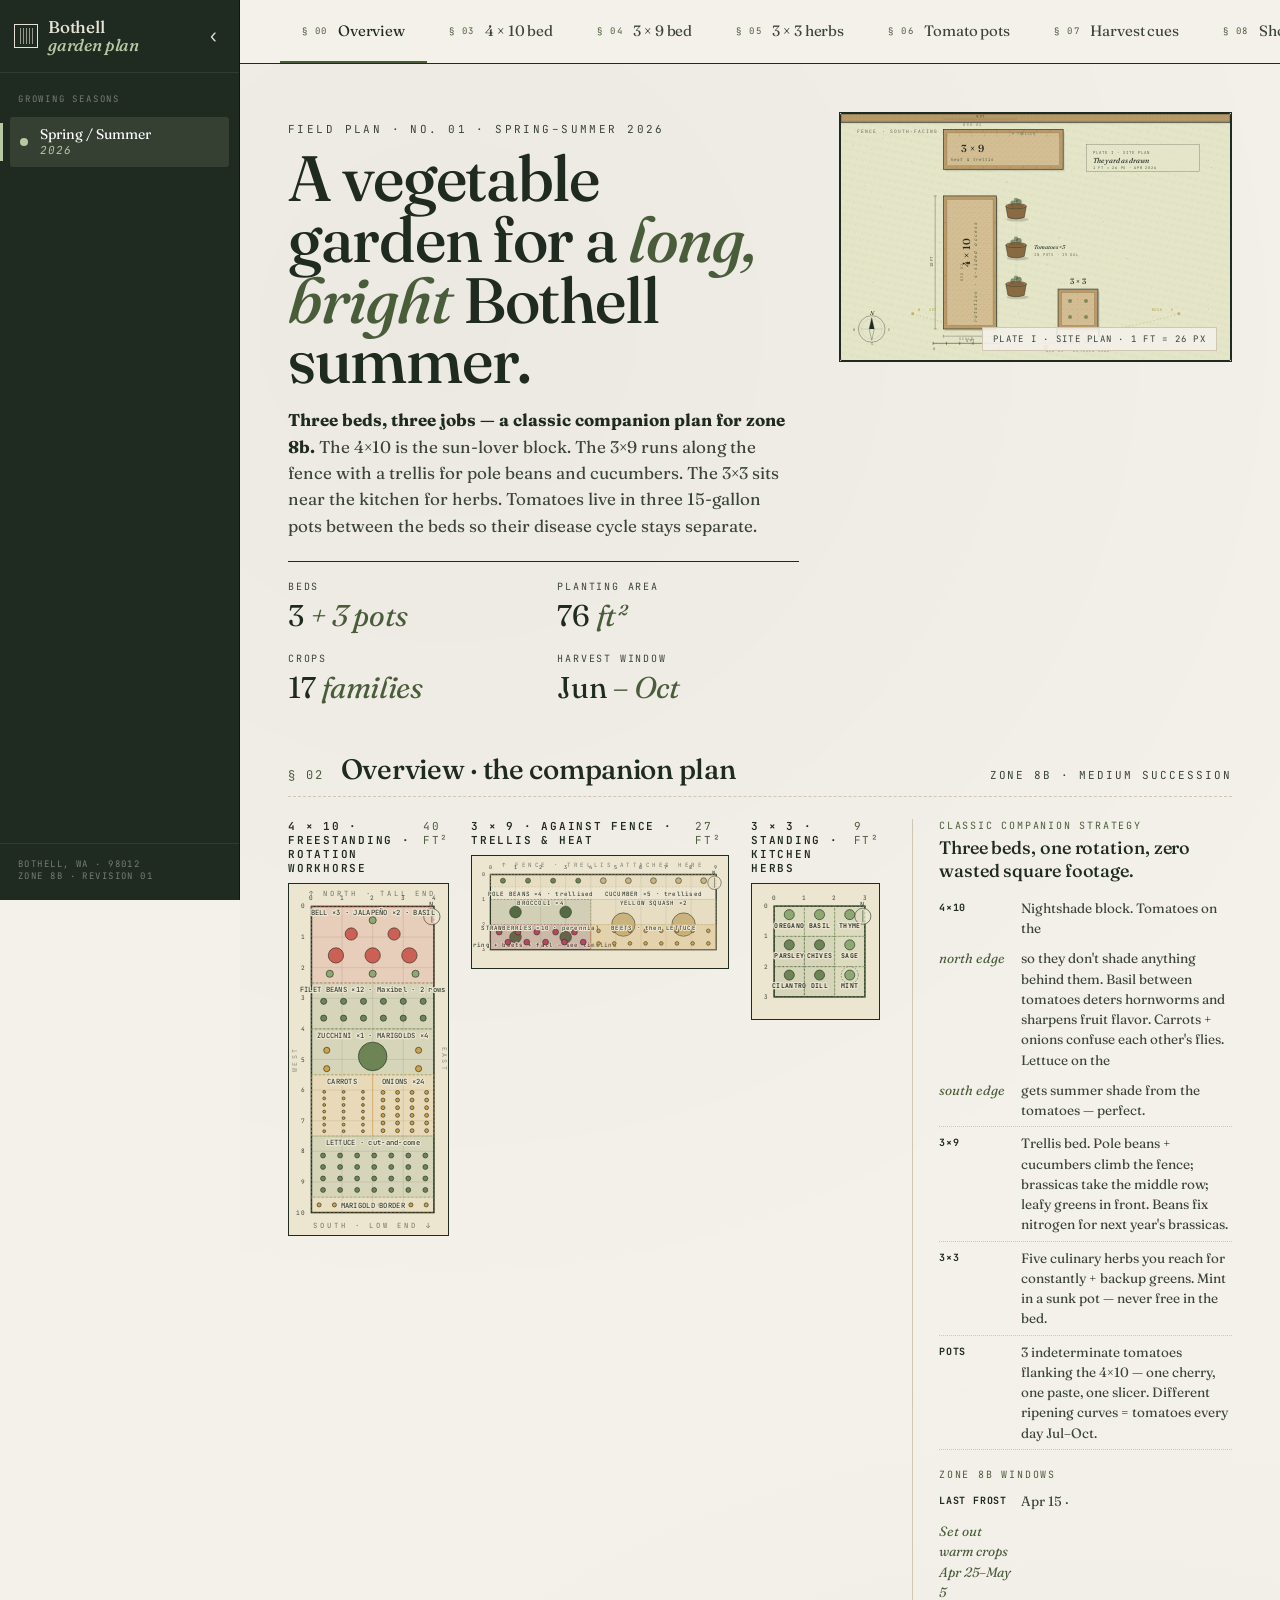
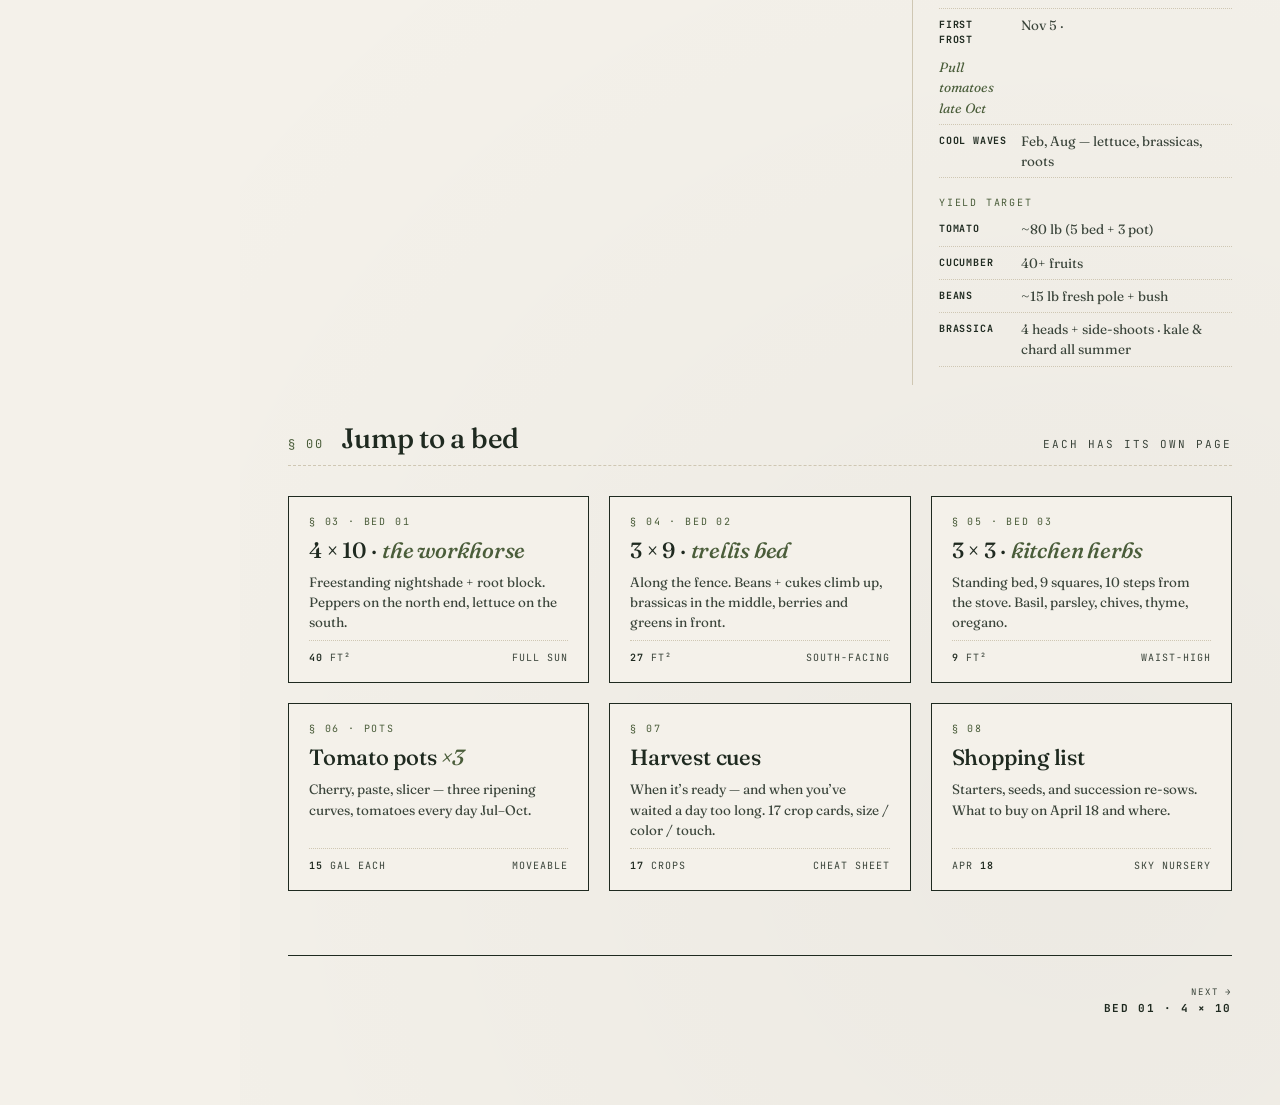
==== commit 2d302069: "Fix mobile: bed SVG anchoring and succession touch-scroll - Drop html/body overflow-x:hidden. It was" ====
--- a/index.html
+++ b/index.html
@@ -776,23 +776,27 @@
 .site-main .bed{ min-width: 0; }
 
 @media (max-width: 880px){
-  html, body{ overflow-x: hidden; }
-
-  /* Center bed diagrams and cap height so 4×10 portrait SVGs don't dominate */
-  .site-main .bp-diagram{ display:flex; justify-content:center; }
+  /* Bed diagrams: let them fill the column width and scale vertically.
+     Explicit width:100% avoids iOS Safari quirks with width:auto + viewBox
+     (which sometimes falls back to the 300px default and anchors right). */
+  .site-main .bp-diagram{ text-align:center; }
   .site-main .bp-diagram > svg,
   .site-main .bp-diagram svg.bed-svg{
-    width:auto;
+    display:block;
+    width:100%;
     max-width:100%;
-    max-height:68vh;
-  }
-
-  /* Succession timeline — horizontally scrollable, with the slot column
-     pinned so row labels stay visible as you drag the timeline. Forces a
-     min-width so month bars have room to actually be readable. */
+    height:auto;
+    margin:0 auto;
+  }
+
+  /* Succession timeline — horizontal scroll with the slot column pinned.
+     touch-action: pan-x pan-y tells iOS this element owns horizontal panning
+     so the gesture isn't swallowed by the page's vertical scroll. */
   .site-main .succ{
     overflow-x:auto;
+    overflow-y:hidden;
     -webkit-overflow-scrolling:touch;
+    touch-action: pan-x pan-y;
     scrollbar-gutter:stable;
   }
   .site-main .succ-head,
@@ -812,20 +816,10 @@
   .site-main .succ-slot{ font-size:12px; padding-right:10px; padding-left:2px; }
   .site-main .succ-slot .tag{ font-size:8px; }
 
-  /* Hint: a faint fade on the right edge when there's more to scroll */
-  .site-main .succ{
-    background-image:
-      linear-gradient(to right, var(--paper-2) 30%, rgba(0,0,0,0)),
-      linear-gradient(to right, rgba(0,0,0,0), var(--paper-2) 70%) 100% 0,
-      radial-gradient(farthest-side at 0 50%, rgba(0,0,0,0.08), rgba(0,0,0,0)),
-      radial-gradient(farthest-side at 100% 50%, rgba(0,0,0,0.08), rgba(0,0,0,0)) 100% 0;
-    background-repeat:no-repeat;
-    background-size: 28px 100%, 28px 100%, 14px 100%, 14px 100%;
-    background-attachment: local, local, scroll, scroll;
-  }
-
-  /* Companion table on mobile — wrap if needed; table overflow is handled per-cell */
-  .site-main .comp-tbl{ font-size:12px; }
+  /* Companion table scrolls horizontally inside its own wrapper so wide rows
+     don't force the page to scroll. We wrap at render time via JS below. */
+  .site-main .comp-tbl-wrap{ overflow-x:auto; -webkit-overflow-scrolling:touch; }
+  .site-main .comp-tbl{ font-size:12px; min-width:480px; }
 
   /* Page-head title word breaks on narrow screens instead of overflowing */
   .page-head h1{ word-break: break-word; overflow-wrap: anywhere; }
@@ -1382,7 +1376,7 @@
 
     <div class="bp-wide">
       <h3><span class="hnum">B</span>Companions · antagonists</h3>
-      <table class="comp-tbl">
+      <div class="comp-tbl-wrap"><table class="comp-tbl">
         <thead><tr><th>Crop</th><th>Plant with</th><th>Keep away from</th><th>Spacing</th></tr></thead>
         <tbody>
           <tr><td class="crop">Pepper</td><td class="good">Basil, onion, carrot, marigold</td><td class="bad">Beans next to them, brassicas, fennel</td><td class="sp">18 in</td></tr>
@@ -1392,7 +1386,7 @@
           <tr><td class="crop">Onion</td><td class="good">Carrot, beet, lettuce</td><td class="bad">Beans, peas</td><td class="sp">4 in</td></tr>
           <tr><td class="crop">Lettuce</td><td class="good">Carrot, onion, radish, strawberry</td><td class="bad">—</td><td class="sp">8 in</td></tr>
         </tbody>
-      </table>
+      </table></div>
     </div>
   `;
 }
@@ -1462,7 +1456,7 @@
 
     <div class="bp-wide">
       <h3><span class="hnum">B</span>Companions · antagonists</h3>
-      <table class="comp-tbl">
+      <div class="comp-tbl-wrap"><table class="comp-tbl">
         <thead><tr><th>Crop</th><th>Plant with</th><th>Keep away from</th><th>Spacing</th></tr></thead>
         <tbody>
           <tr><td class="crop">Pole bean</td><td class="good">Carrot, corn, radish, cucumber</td><td class="bad">Onion, garlic, pepper</td><td class="sp">6 in</td></tr>
@@ -1474,7 +1468,7 @@
           <tr><td class="crop">Lettuce</td><td class="good">Carrot, radish, strawberry, chive</td><td class="bad">—</td><td class="sp">8 in</td></tr>
           <tr><td class="crop">Radish</td><td class="good">Cucumber, lettuce, nasturtium</td><td class="bad">Hyssop</td><td class="sp">2 in</td></tr>
         </tbody>
-      </table>
+      </table></div>
     </div>
   `;
 }
@@ -1536,7 +1530,7 @@
 
     <div class="bp-wide">
       <h3><span class="hnum">B</span>Harvest notes</h3>
-      <table class="comp-tbl">
+      <div class="comp-tbl-wrap"><table class="comp-tbl">
         <thead><tr><th>Herb</th><th>Cut technique</th><th>Best for</th><th>Varieties</th></tr></thead>
         <tbody>
           <tr><td class="crop">Basil</td><td>Pinch top two leaves weekly — never pull whole stem</td><td class="good">Pesto, caprese, Thai, pizza</td><td class="sp">Genovese, Thai</td></tr>
@@ -1545,7 +1539,7 @@
           <tr><td class="crop">Thyme</td><td>Strip sprigs · never cut woody base</td><td class="good">Braises, roasts, stock</td><td class="sp">English, lemon</td></tr>
           <tr><td class="crop">Oregano</td><td>Cut stems at 6 in; dries well</td><td class="good">Tomato sauce, pizza, bean soup</td><td class="sp">Greek, Italian</td></tr>
         </tbody>
-      </table>
+      </table></div>
     </div>
   `;
 }
@@ -1631,7 +1625,7 @@
 
     <div class="bp-wide">
       <h3><span class="hnum">B</span>Care checklist</h3>
-      <table class="comp-tbl">
+      <div class="comp-tbl-wrap"><table class="comp-tbl">
         <thead><tr><th>Task</th><th>Cadence</th><th>Why</th></tr></thead>
         <tbody>
           <tr><td class="crop">Water</td><td class="good">Daily in July–Aug; twice if 85°F+</td><td>Pots dry fast; inconsistent water → blossom-end rot</td></tr>
@@ -1640,7 +1634,7 @@
           <tr><td class="crop">Tie</td><td class="good">Weekly</td><td>Stem weight compounds fast once fruiting</td></tr>
           <tr><td class="crop">Underplant</td><td class="good">Basil or marigold at transplant</td><td>Flavor + pest deterrent + living mulch</td></tr>
         </tbody>
-      </table>
+      </table></div>
     </div>
   `;
 }
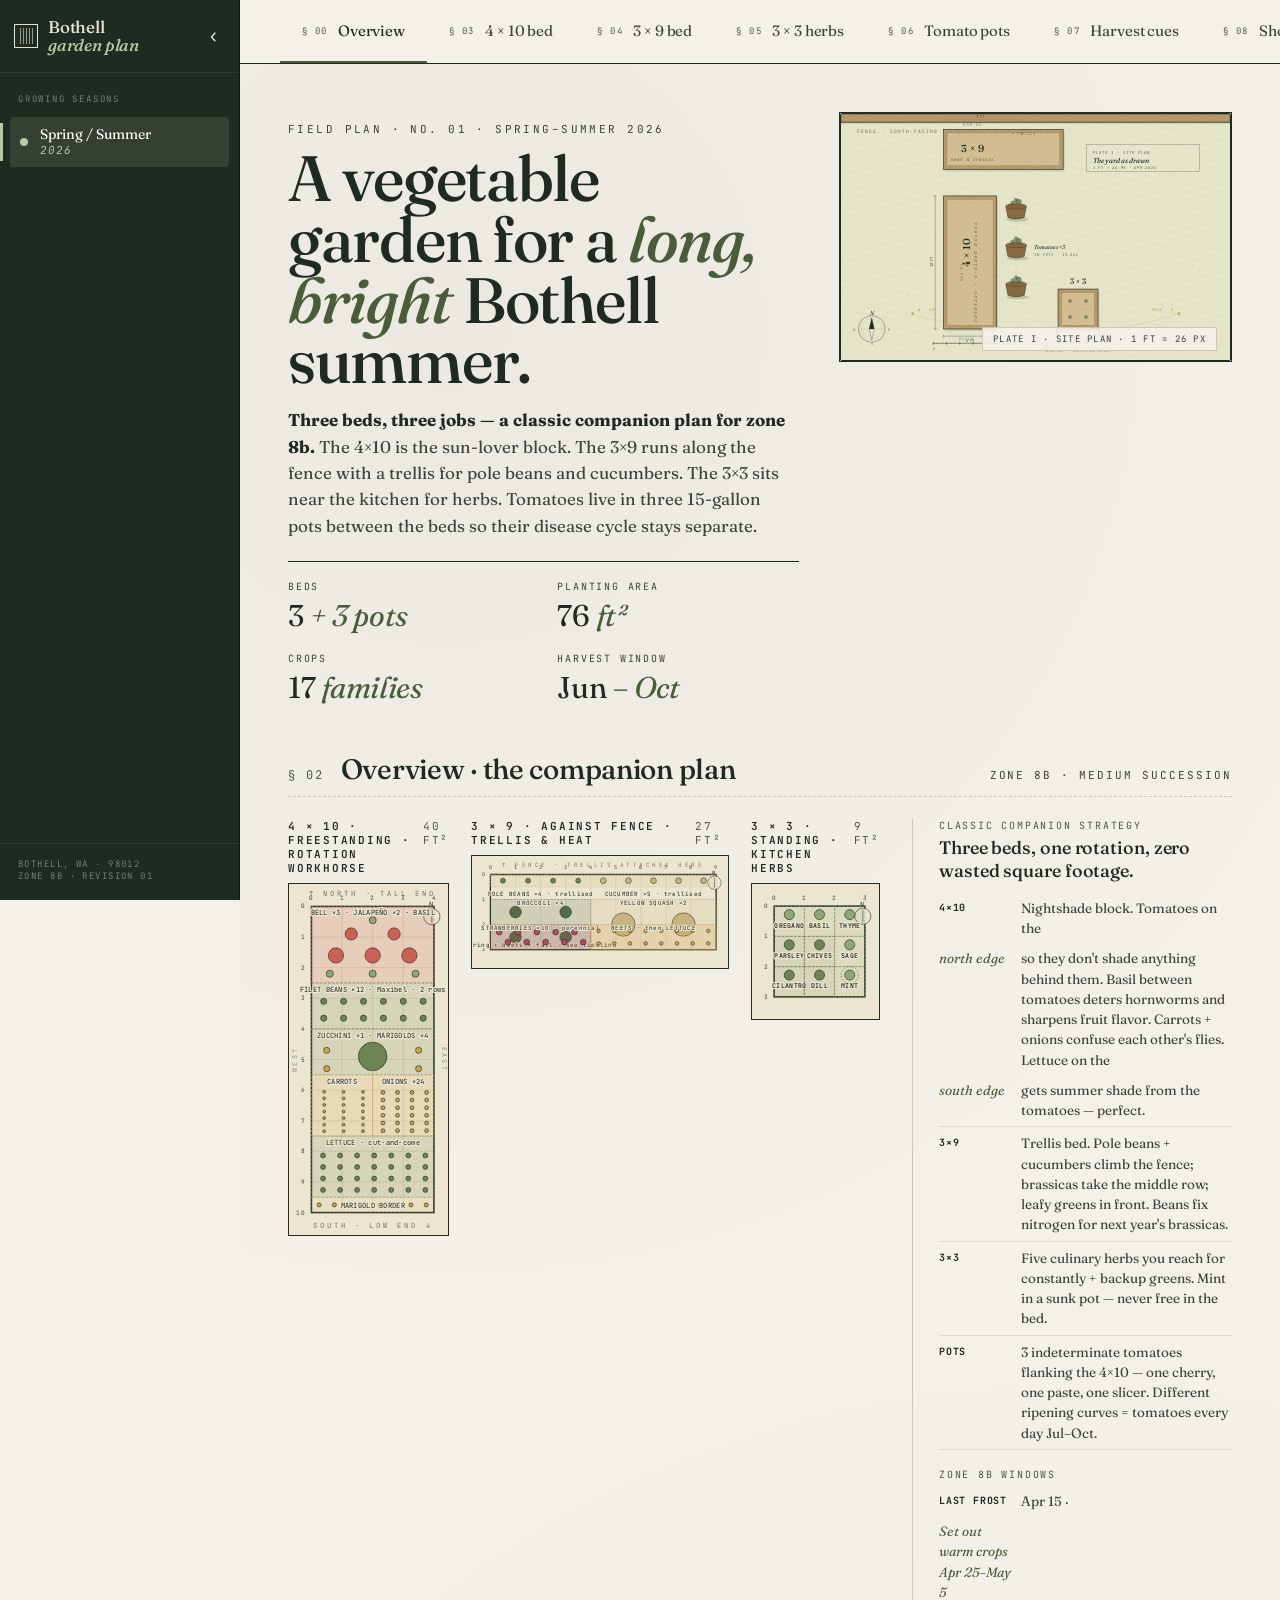
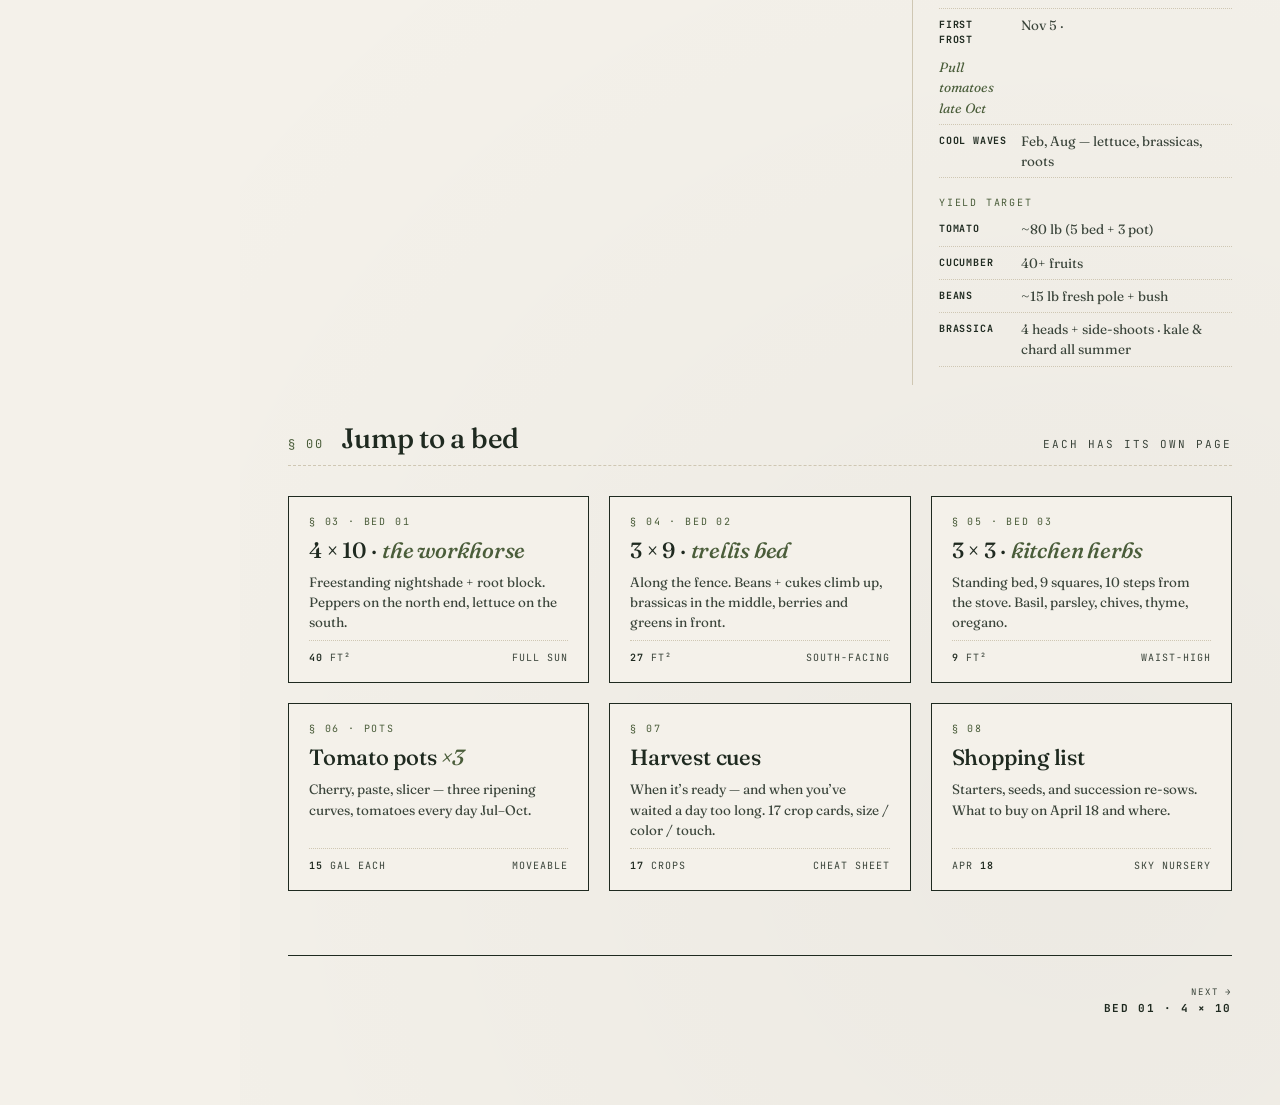
==== commit ee591492: "Constrain mobile bed diagram to a 320px thumbnail The bed SVG kept anchoring off-screen right on iOS" ====
--- a/index.html
+++ b/index.html
@@ -776,17 +776,43 @@
 .site-main .bed{ min-width: 0; }
 
 @media (max-width: 880px){
-  /* Bed diagrams: let them fill the column width and scale vertically.
-     Explicit width:100% avoids iOS Safari quirks with width:auto + viewBox
-     (which sometimes falls back to the 300px default and anchors right). */
-  .site-main .bp-diagram{ text-align:center; }
+  /* Bed diagrams on mobile: constrain with !important so any stale cached
+     rules (display:flex, width:auto, max-height:68vh from earlier
+     iterations) can't anchor the SVG to the right edge. The detailed
+     plant/spacing list in the aside below is the primary reading surface;
+     the diagram is a reference thumbnail. */
+  .site-main .bed-page-body{
+    display:block !important;
+    grid-template-columns:none !important;
+  }
+  .site-main .bp-diagram{
+    display:block !important;
+    width:100% !important;
+    max-width:100% !important;
+    margin:0 0 18px !important;
+    padding:0 !important;
+    text-align:center !important;
+    float:none !important;
+    position:static !important;
+    background:none !important;
+    border:0 !important;
+  }
   .site-main .bp-diagram > svg,
-  .site-main .bp-diagram svg.bed-svg{
-    display:block;
-    width:100%;
-    max-width:100%;
-    height:auto;
-    margin:0 auto;
+  .site-main .bp-diagram svg.bed-svg,
+  .site-main svg.bed-svg{
+    display:block !important;
+    width:100% !important;
+    max-width:320px !important;
+    height:auto !important;
+    margin:0 auto !important;
+    float:none !important;
+  }
+  .site-main .bp-aside{
+    border-left:0 !important;
+    padding-left:0 !important;
+    border-top:1px solid var(--rule) !important;
+    padding-top:18px !important;
+    margin-top:0 !important;
   }
 
   /* Succession timeline — horizontal scroll with the slot column pinned.
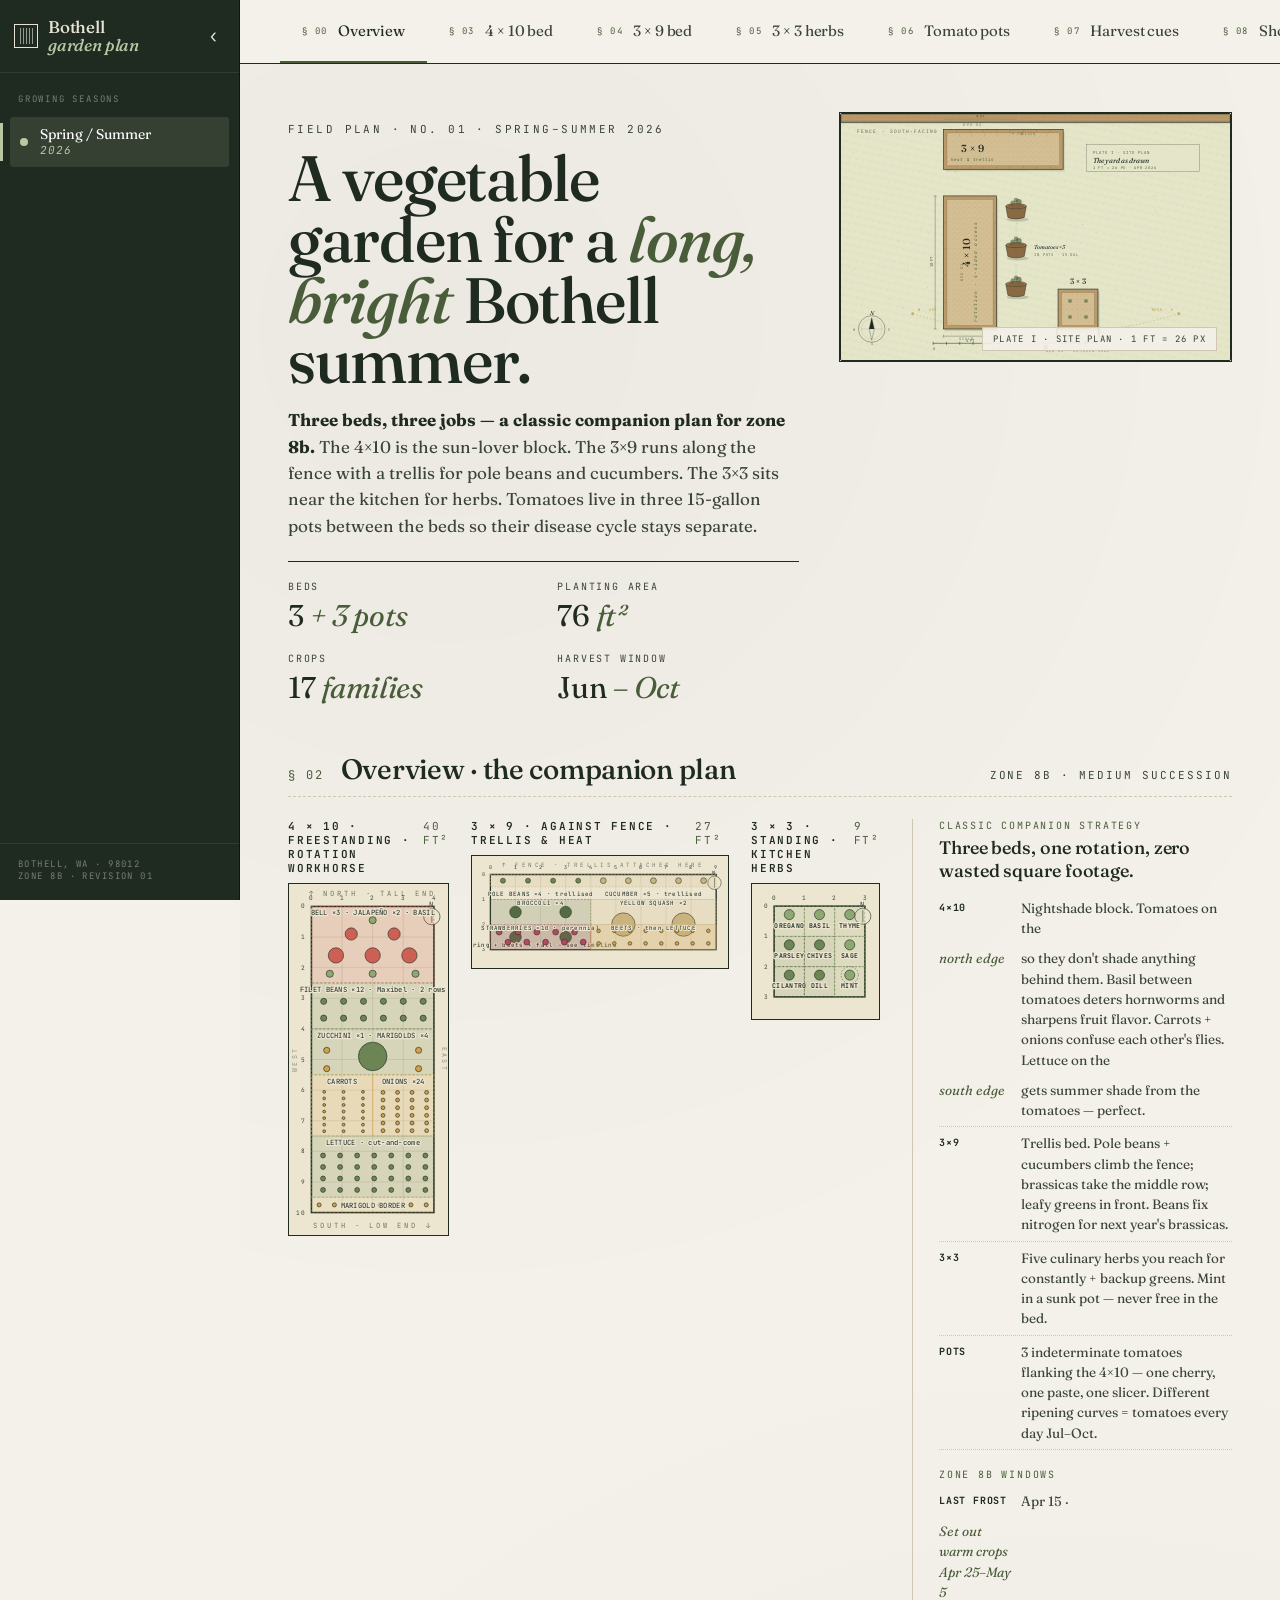
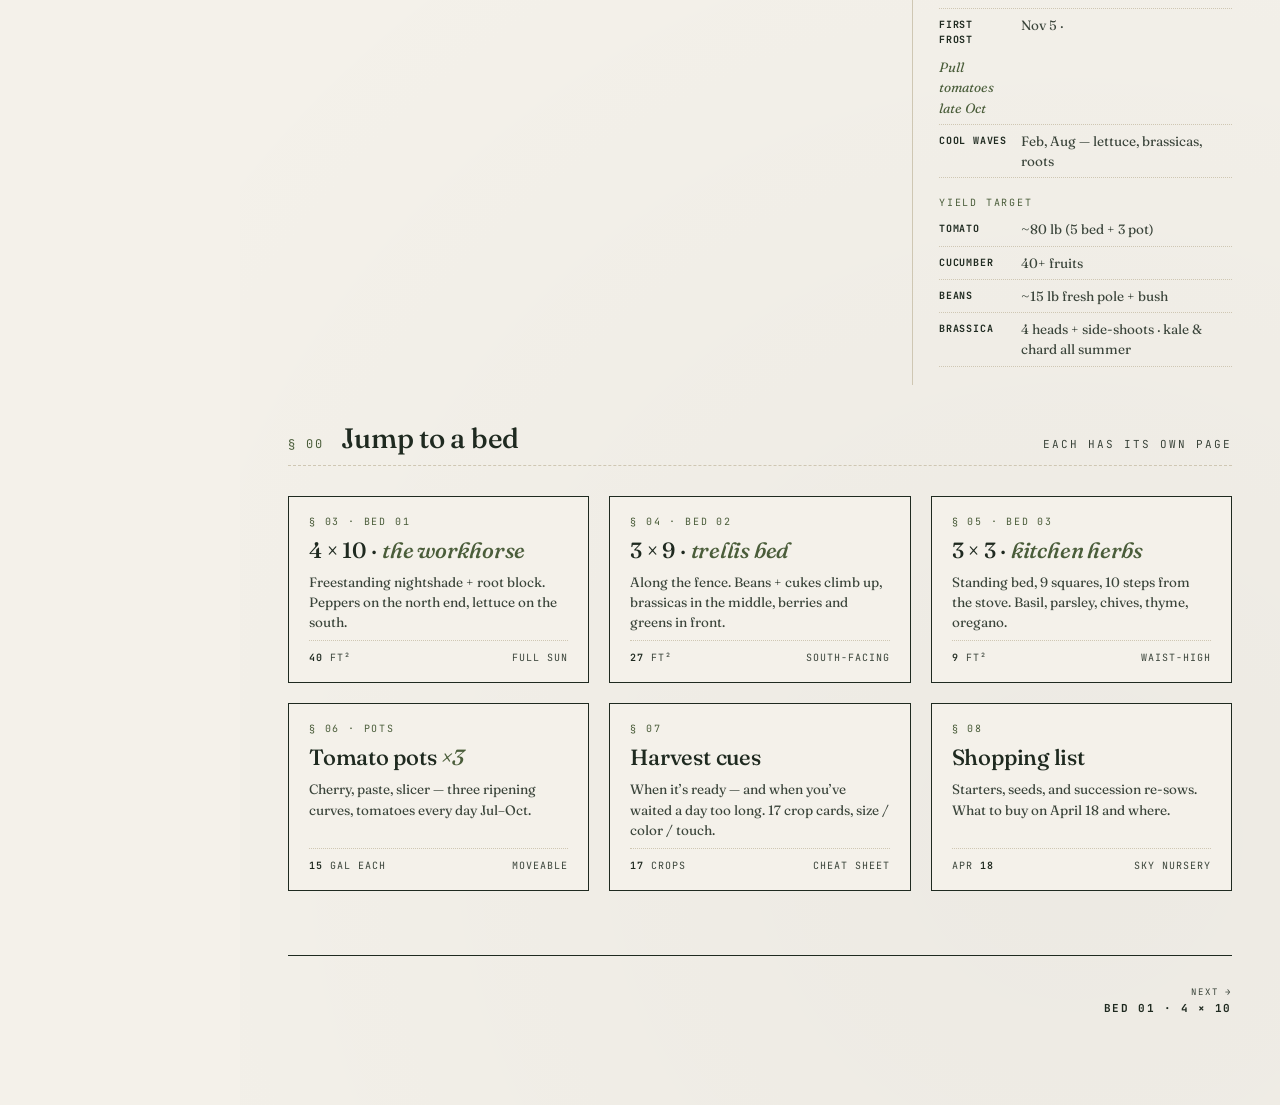
==== commit 161ec5f3: "Mobile succession: vertical card layout per slot Replaces the cramped horizontal-scroll timeline on " ====
--- a/index.html
+++ b/index.html
@@ -763,92 +763,111 @@
 /* Simplify footer — site has its own sticky chrome */
 .site-main footer{display:none}
 
-/* ============ Responsive safety: keep visuals inside the viewport ============
-   Addresses overflow on narrow screens where:
-   - Tall bed SVGs stretched to full column width become unusable
-   - Grid items (bp-diagram/bp-aside) inherit min-content widths from children
-   - Fixed-column timelines push past the viewport edge
-*/
+/* ============ Responsive safety ============ */
 .site-main img,
 .site-main svg{ max-width: 100%; height: auto; }
 .site-main .bp-diagram,
 .site-main .bp-aside,
 .site-main .bed{ min-width: 0; }
 
+/* The mobile succession layout is hidden by default; the @media block below
+   swaps the desktop grid for it on narrow screens. */
+.site-main .succ-mobile{ display:none; }
+
+/* Mobile card styles — one card per slot, each with its own month strip.
+   Styles live outside the @media block so the cascade is simple; the
+   display:none above keeps them hidden on desktop. */
+.site-main .succ-mobile-wrap{
+  border:1px solid var(--rule);
+  background:var(--paper-2);
+  padding:14px 14px 6px;
+}
+.site-main .succ-mobile-legend{
+  font-family:"JetBrains Mono",monospace;
+  font-size:9.5px;
+  letter-spacing:0.08em;
+  color:var(--ink-2);
+  padding-bottom:10px;
+  margin-bottom:8px;
+  border-bottom:1px dashed var(--rule);
+  display:flex;flex-wrap:wrap;gap:10px 14px;
+  line-height:1.4;
+}
+.site-main .succ-mobile-legend b{
+  font-family:"Fraunces",serif;font-style:italic;font-weight:500;font-size:11px;
+  color:var(--ink);letter-spacing:0;margin-right:3px;
+}
+.site-main .succ-mobile-legend .lg-arrow{color:var(--ink);font-weight:700;margin-right:2px}
+.site-main .succ-mobile-legend .lg-dash{
+  display:inline-block;width:18px;height:0;border-top:1px dashed var(--ink);
+  vertical-align:middle;margin-right:4px;transform:translateY(-2px);
+}
+.site-main .succ-mobile-legend .lg-chip{
+  display:inline-block;width:12px;height:9px;border:1px solid #1f2a20;
+  background:#f2c94c;vertical-align:-1px;margin-right:3px;
+}
+.site-main .succ-card{
+  padding:12px 0 14px;
+  border-bottom:1px dotted var(--rule);
+}
+.site-main .succ-card:last-child{ border-bottom:0; padding-bottom:4px; }
+.site-main .succ-card-title{
+  font-family:"Fraunces",serif;
+  font-weight:500;font-style:italic;
+  font-size:16px;color:var(--ink);line-height:1.2;
+}
+.site-main .succ-card-tag{
+  font-family:"JetBrains Mono",monospace;
+  font-size:9px;letter-spacing:0.14em;text-transform:uppercase;
+  color:var(--ink-2);margin:3px 0 10px;
+}
+.site-main .succ-card-months{
+  display:grid;grid-template-columns:repeat(9,1fr);
+  font-family:"JetBrains Mono",monospace;
+  font-size:8.5px;letter-spacing:0.04em;color:var(--ink-2);
+  margin-bottom:4px;
+}
+.site-main .succ-card-months span{ text-align:center; padding:2px 0; }
+.site-main .succ-card-track{
+  position:relative;
+  height:30px;
+  background:rgba(0,0,0,0.02);
+  border:1px solid rgba(31,42,32,0.1);
+  border-radius:2px;
+}
+.site-main .succ-card-track.two-lane{ height:42px; }
+.site-main .succ-card-track .grid{
+  position:absolute; inset:0;
+  display:grid; grid-template-columns:repeat(9,1fr);
+  pointer-events:none;
+}
+.site-main .succ-card-track .grid > span{
+  border-left:1px dashed rgba(31,42,32,0.12);
+}
+.site-main .succ-card-track .grid > span:first-child{ border-left:0; }
+.site-main .succ-card-notes{
+  margin-top:6px;
+  font-family:"JetBrains Mono",monospace;
+  font-size:9.5px;letter-spacing:0.04em;
+  color:var(--ink-2);
+  line-height:1.5;
+}
+.site-main .succ-card-notes b{
+  color:var(--ink);font-family:"Fraunces",serif;font-style:italic;
+  font-weight:500;font-size:12px;letter-spacing:0;
+}
+
 @media (max-width: 880px){
-  /* Bed diagrams on mobile: constrain with !important so any stale cached
-     rules (display:flex, width:auto, max-height:68vh from earlier
-     iterations) can't anchor the SVG to the right edge. The detailed
-     plant/spacing list in the aside below is the primary reading surface;
-     the diagram is a reference thumbnail. */
-  .site-main .bed-page-body{
-    display:block !important;
-    grid-template-columns:none !important;
-  }
-  .site-main .bp-diagram{
-    display:block !important;
-    width:100% !important;
-    max-width:100% !important;
-    margin:0 0 18px !important;
-    padding:0 !important;
-    text-align:center !important;
-    float:none !important;
-    position:static !important;
-    background:none !important;
-    border:0 !important;
-  }
-  .site-main .bp-diagram > svg,
-  .site-main .bp-diagram svg.bed-svg,
-  .site-main svg.bed-svg{
-    display:block !important;
-    width:100% !important;
-    max-width:320px !important;
-    height:auto !important;
-    margin:0 auto !important;
-    float:none !important;
-  }
-  .site-main .bp-aside{
-    border-left:0 !important;
-    padding-left:0 !important;
-    border-top:1px solid var(--rule) !important;
-    padding-top:18px !important;
-    margin-top:0 !important;
-  }
-
-  /* Succession timeline — horizontal scroll with the slot column pinned.
-     touch-action: pan-x pan-y tells iOS this element owns horizontal panning
-     so the gesture isn't swallowed by the page's vertical scroll. */
-  .site-main .succ{
-    overflow-x:auto;
-    overflow-y:hidden;
-    -webkit-overflow-scrolling:touch;
-    touch-action: pan-x pan-y;
-    scrollbar-gutter:stable;
-  }
-  .site-main .succ-head,
-  .site-main .succ-row{ min-width:720px; }
-  .site-main .succ-head{
-    grid-template-columns: 130px repeat(9, minmax(52px, 1fr)) 10px;
-  }
-  .site-main .succ-row{ grid-template-columns: 130px 1fr; }
-  .site-main .succ-head .sh.first,
-  .site-main .succ-slot{
-    position:sticky;
-    left:0;
-    background:var(--paper-2);
-    z-index:2;
-    box-shadow:1px 0 0 var(--rule);
-  }
-  .site-main .succ-slot{ font-size:12px; padding-right:10px; padding-left:2px; }
-  .site-main .succ-slot .tag{ font-size:8px; }
-
-  /* Companion table scrolls horizontally inside its own wrapper so wide rows
-     don't force the page to scroll. We wrap at render time via JS below. */
+  /* Swap the desktop succession grid for the mobile card layout */
+  .site-main .succ{ display:none; }
+  .site-main .succ-mobile{ display:block; }
+
+  /* Wide companion table scrolls in its own wrapper */
   .site-main .comp-tbl-wrap{ overflow-x:auto; -webkit-overflow-scrolling:touch; }
   .site-main .comp-tbl{ font-size:12px; min-width:480px; }
 
-  /* Page-head title word breaks on narrow screens instead of overflowing */
-  .page-head h1{ word-break: break-word; overflow-wrap: anywhere; }
+  /* Long headings wrap instead of overflowing */
+  .page-head h1{ word-break:break-word; overflow-wrap:anywhere; }
 }
 
 </style>
@@ -1342,7 +1361,102 @@
     }
     rows += '</div></div>';
   }
-  return `<div class="succ">${legend}${head}${rows}</div>`;
+
+  // ----- Mobile card version ------------------------------------------------
+  // One card per slot. Each card: title + tag + a 9-cell month strip +
+  // a full-width track with crop bars positioned by month, plus a text
+  // summary line per crop so narrow bars don't have to carry all the info.
+  const MONTHS_ABBR = ['Mar','Apr','May','Jun','Jul','Aug','Sep','Oct','Nov'];
+  let mobileCards = '';
+  for (const s of slots) {
+    const lanes = [];
+    const assigned = s.crops.map(c => {
+      for (let li = 0; li < lanes.length; li++) {
+        if (c.start >= lanes[li]) { lanes[li] = c.end; return li; }
+      }
+      lanes.push(c.end); return lanes.length - 1;
+    });
+    const twoLane = lanes.length > 1;
+
+    let bars = '<div class="grid">' + '<span></span>'.repeat(9) + '</div>';
+    for (let i = 0; i < s.crops.length; i++) {
+      const c = s.crops[i];
+      const lane = assigned[i];
+      const leftPct = (c.start / 9) * 100;
+      const widthPct = ((c.end - c.start) / 9) * 100;
+      const top = twoLane ? (lane === 0 ? 3 : 21) : 7;
+      const hasPeak = Array.isArray(c.peak) && c.peak.length === 2;
+      bars += `<div class="succ-bar ${c.color}${hasPeak ? ' has-peak' : ''}" style="left:${leftPct}%;width:calc(${widthPct}% - 2px);top:${top}px">${c.name}</div>`;
+      if (hasPeak) {
+        const pStart = Math.max(c.peak[0], c.start);
+        const pEnd = Math.min(c.peak[1], c.end);
+        if (pEnd > pStart) {
+          const pLeft = (pStart / 9) * 100;
+          const pWidth = ((pEnd - pStart) / 9) * 100;
+          const showText = (pEnd - pStart) >= 1.8;
+          const pLabel = showText ? 'PICK' : '◆';
+          const peakClass = showText ? 'succ-peak with-dot' : 'succ-peak';
+          bars += `<div class="${peakClass}" style="left:${pLeft}%;width:calc(${pWidth}% - 2px);top:${top}px">${pLabel}</div>`;
+        }
+      }
+    }
+    for (let li = 0; li < lanes.length; li++) {
+      const inLane = s.crops.map((c, i) => ({c, i})).filter(x => assigned[x.i] === li);
+      for (let k = 1; k < inLane.length; k++) {
+        const prev = inLane[k-1].c, next = inLane[k].c;
+        if (next.start >= prev.end) {
+          const gap = next.start - prev.end;
+          const top = twoLane ? (li === 0 ? 3 : 21) : 7;
+          if (gap >= 2) {
+            const leftPct = (prev.end / 9) * 100;
+            const widthPct = (gap / 9) * 100;
+            bars += `<div class="succ-gap" style="left:${leftPct}%;width:${widthPct}%;top:${top}px">${next.gapLabel || ''}</div>`;
+          } else {
+            const atPct = (prev.end / 9) * 100;
+            bars += `<div class="succ-arrow" style="left:${atPct}%;top:${top + 1}px">▶</div>`;
+          }
+        }
+      }
+    }
+
+    // Text summary: `Pepper + basil · May → Oct · peak Jul`
+    const cropLines = s.crops.map(c => {
+      const from = MONTHS_ABBR[c.start] || '';
+      const endIdx = Math.max(0, Math.min(c.end - 1, MONTHS_ABBR.length - 1));
+      const to = MONTHS_ABBR[endIdx] || '';
+      const range = from === to ? from : `${from} → ${to}`;
+      const parts = [range];
+      if (Array.isArray(c.peak) && c.peak.length === 2) {
+        const pA = MONTHS_ABBR[Math.floor(c.peak[0])] || '';
+        const pB = MONTHS_ABBR[Math.min(MONTHS_ABBR.length - 1, Math.max(0, Math.floor(c.peak[1]) - 1))] || '';
+        parts.push(pA === pB ? `peak ${pA}` : `peak ${pA}–${pB}`);
+      }
+      if (c.endLabel) parts.push(c.endLabel);
+      if (c.gapLabel) parts.push(`<em>${c.gapLabel}</em>`);
+      return `<div><b>${c.name}</b> ${parts.join(' · ')}</div>`;
+    }).join('');
+
+    const monthRow = MONTHS_ABBR.map(m => `<span>${m.toUpperCase()}</span>`).join('');
+    mobileCards += `
+      <div class="succ-card">
+        <div class="succ-card-title">${s.slot}</div>
+        <div class="succ-card-tag">${s.tag}</div>
+        <div class="succ-card-months">${monthRow}</div>
+        <div class="succ-card-track${twoLane ? ' two-lane' : ''}">${bars}</div>
+        <div class="succ-card-notes">${cropLines}</div>
+      </div>`;
+  }
+
+  const mobileLegend = `<div class="succ-mobile-legend">
+    <span><b>Slot</b> a patch of bed</span>
+    <span><span class="lg-arrow">▶</span> crop swap</span>
+    <span><span class="lg-dash"></span> gap</span>
+    <span><span class="lg-chip"></span>peak pick window</span>
+  </div>`;
+
+  const desktop = `<div class="succ">${legend}${head}${rows}</div>`;
+  const mobile  = `<div class="succ-mobile"><div class="succ-mobile-wrap">${mobileLegend}${mobileCards}</div></div>`;
+  return desktop + mobile;
 }
 
 function bedPage_410() {
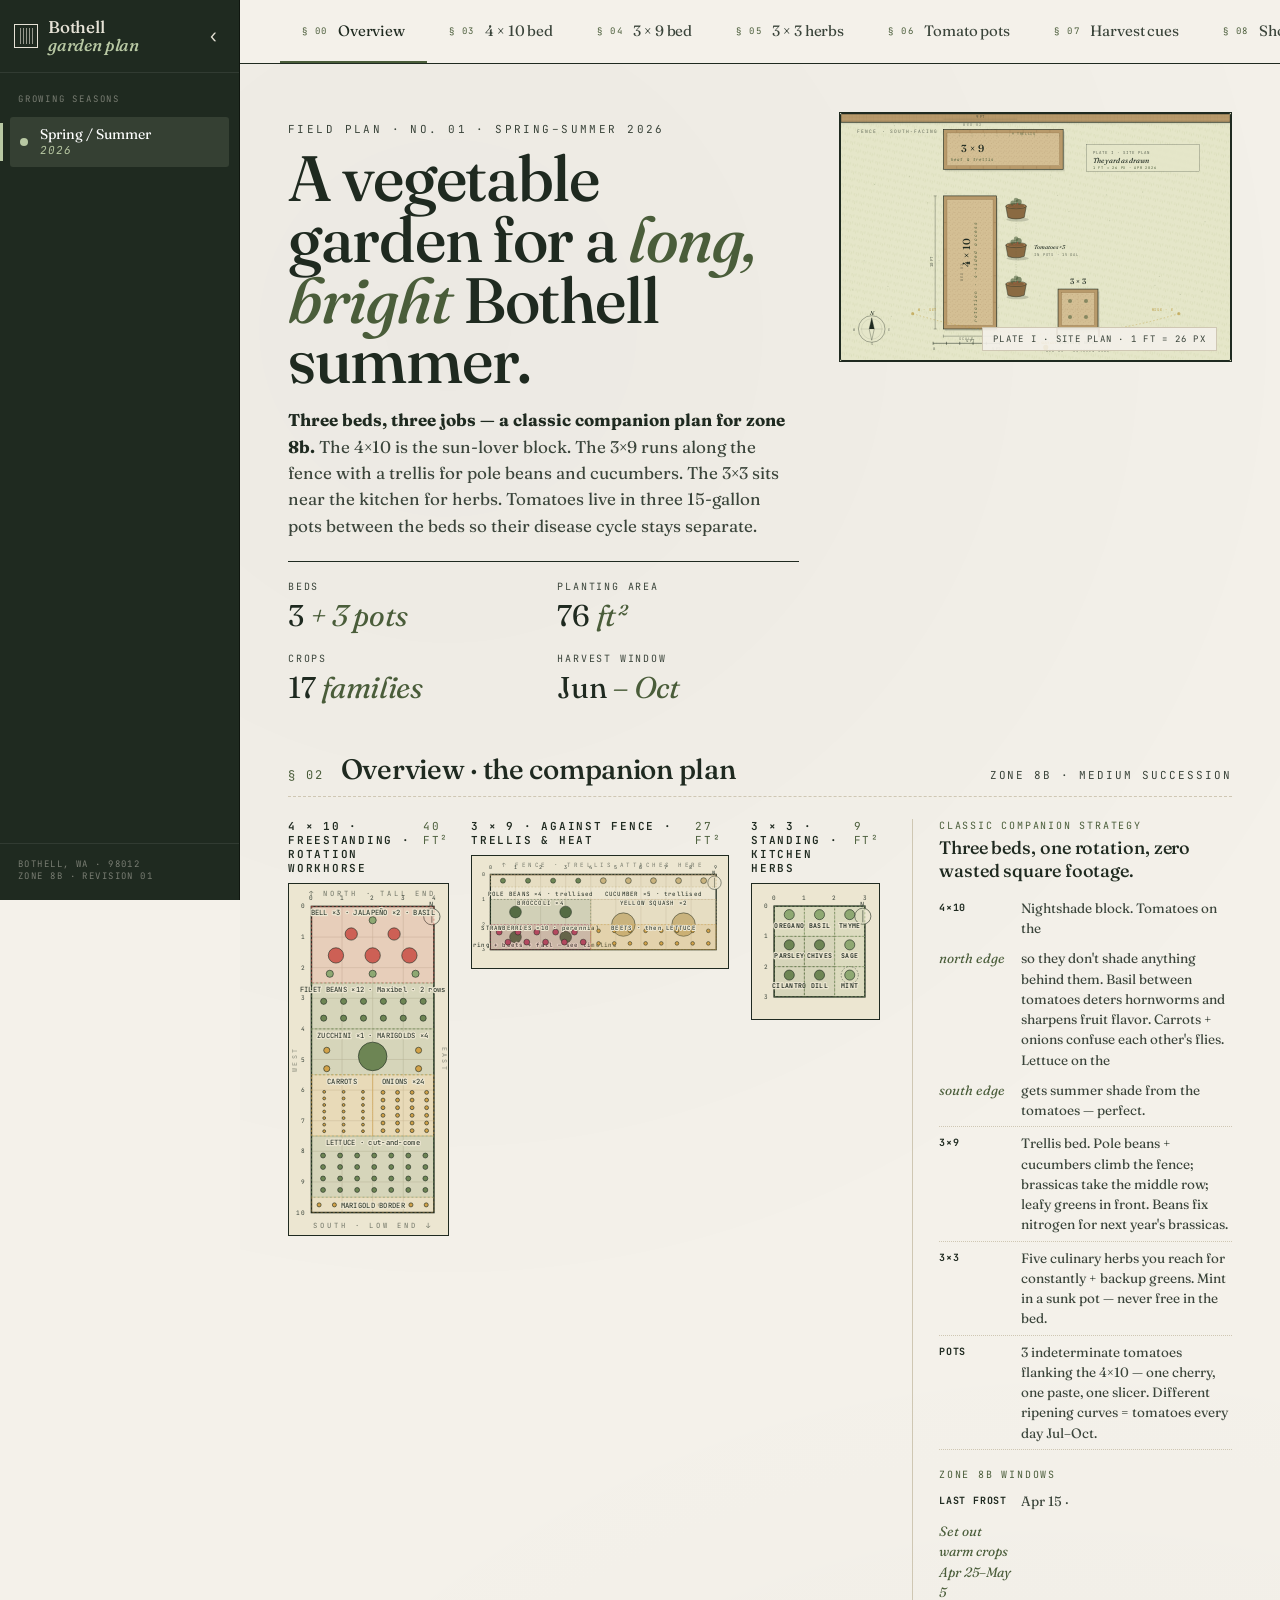
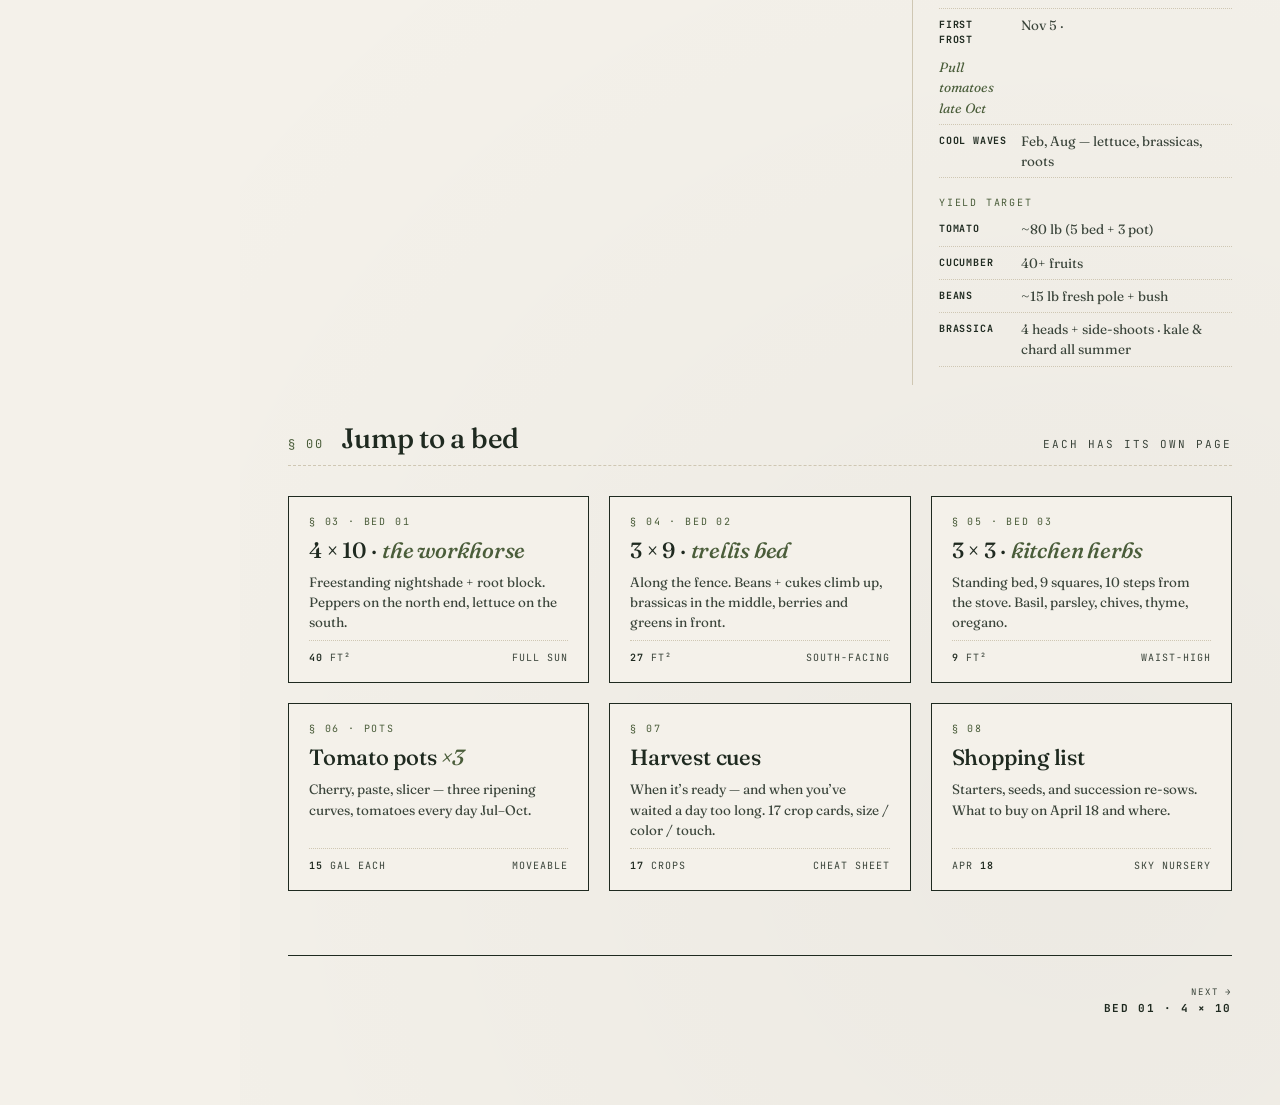
==== commit f627d09c: "Cap page horizontal scroll on mobile The hidden sidebar (.site-side) on mobile uses position:fixed w" ====
--- a/index.html
+++ b/index.html
@@ -858,6 +858,10 @@
 }
 
 @media (max-width: 880px){
+  /* iOS Safari creates phantom horizontal page scroll when .site-side
+     is position:fixed + transform:translateX(-100%). Cap it at the root. */
+  html, body{ overflow-x:hidden; max-width:100%; }
+
   /* Swap the desktop succession grid for the mobile card layout */
   .site-main .succ{ display:none; }
   .site-main .succ-mobile{ display:block; }
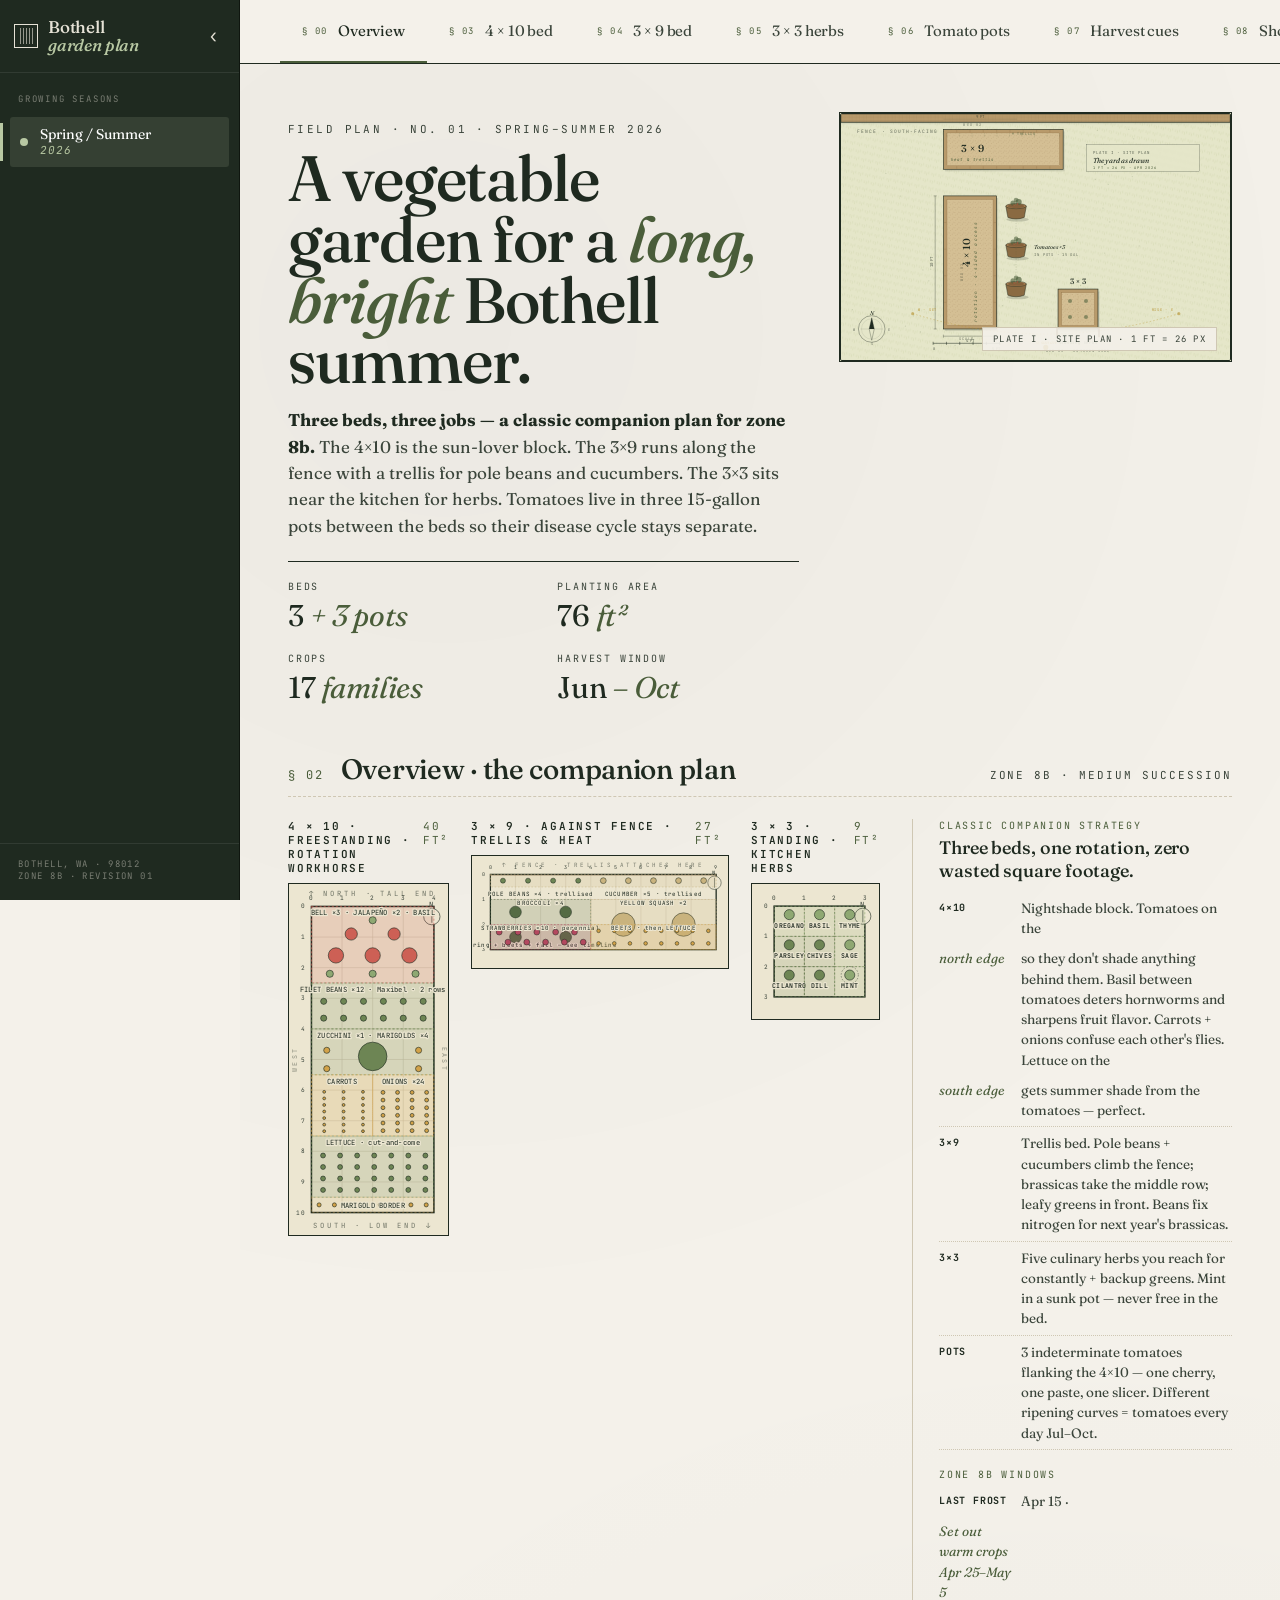
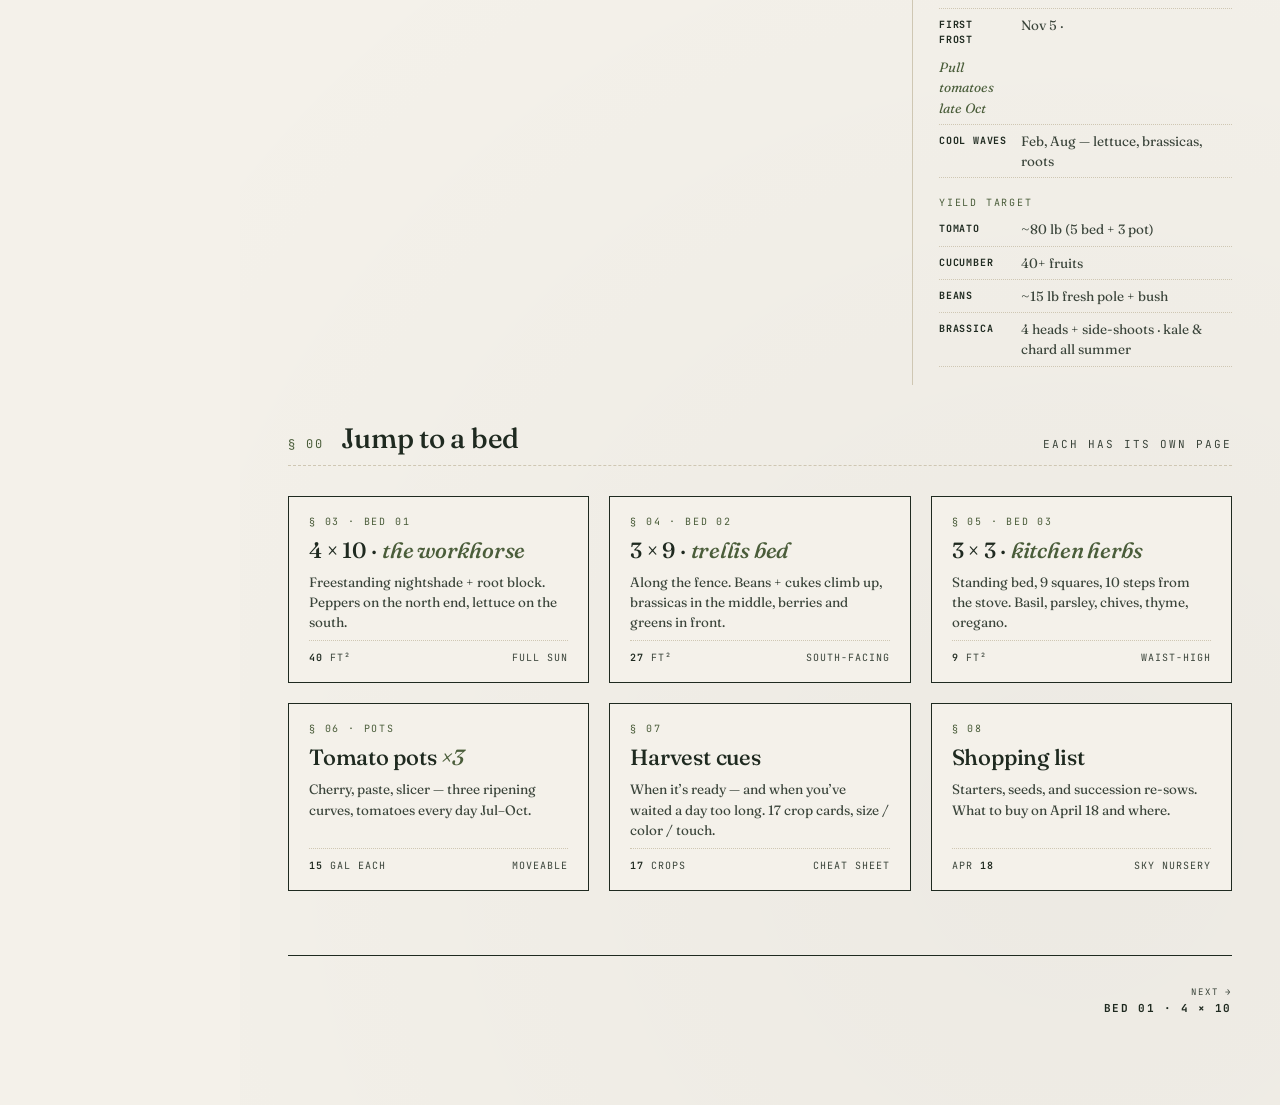
==== commit b98d6d1f: "Cage mobile viewport — constrain every layout ancestor overflow-x:hidden on html,body alone wasn't e" ====
--- a/index.html
+++ b/index.html
@@ -858,20 +858,47 @@
 }
 
 @media (max-width: 880px){
-  /* iOS Safari creates phantom horizontal page scroll when .site-side
-     is position:fixed + transform:translateX(-100%). Cap it at the root. */
-  html, body{ overflow-x:hidden; max-width:100%; }
-
-  /* Swap the desktop succession grid for the mobile card layout */
-  .site-main .succ{ display:none; }
+  /* Cage every layout ancestor to the visible viewport. iOS Safari will
+     otherwise zoom out to fit any descendant that reports a larger width,
+     and because the content then renders at that wider effective pixel
+     count, fixed font-sizes look over-sized and the right edge is clipped
+     even with overflow-x:hidden at the root. */
+  html, body{
+    overflow-x:hidden;
+    width:100%; max-width:100vw;
+    margin:0;
+  }
+  .site-shell, .site-main, .site-main .wrap{
+    width:100%; max-width:100%;
+    box-sizing:border-box;
+    overflow-x:hidden;
+  }
+  .site-main .bed-page-body,
+  .site-main .bp-wide,
+  .site-main .succ-mobile,
+  .site-main .succ-mobile-wrap,
+  .site-main .succ-card,
+  .site-main .succ-card-months,
+  .site-main .succ-card-track,
+  .site-main .succ-card-notes{
+    max-width:100%;
+    box-sizing:border-box;
+  }
+
+  /* Hide the desktop succession grid fully; show the mobile card stack */
+  .site-main .succ{ display:none !important; }
   .site-main .succ-mobile{ display:block; }
 
-  /* Wide companion table scrolls in its own wrapper */
-  .site-main .comp-tbl-wrap{ overflow-x:auto; -webkit-overflow-scrolling:touch; }
+  /* Wide companion table scrolls inside its own wrapper */
+  .site-main .comp-tbl-wrap{ overflow-x:auto; -webkit-overflow-scrolling:touch; max-width:100%; }
   .site-main .comp-tbl{ font-size:12px; min-width:480px; }
 
   /* Long headings wrap instead of overflowing */
   .page-head h1{ word-break:break-word; overflow-wrap:anywhere; }
+
+  /* Notes text wraps hard on small widths */
+  .site-main .succ-card-notes{ word-break:break-word; overflow-wrap:anywhere; }
+  .site-main .succ-card-notes > div{ margin-bottom:2px; }
 }
 
 </style>
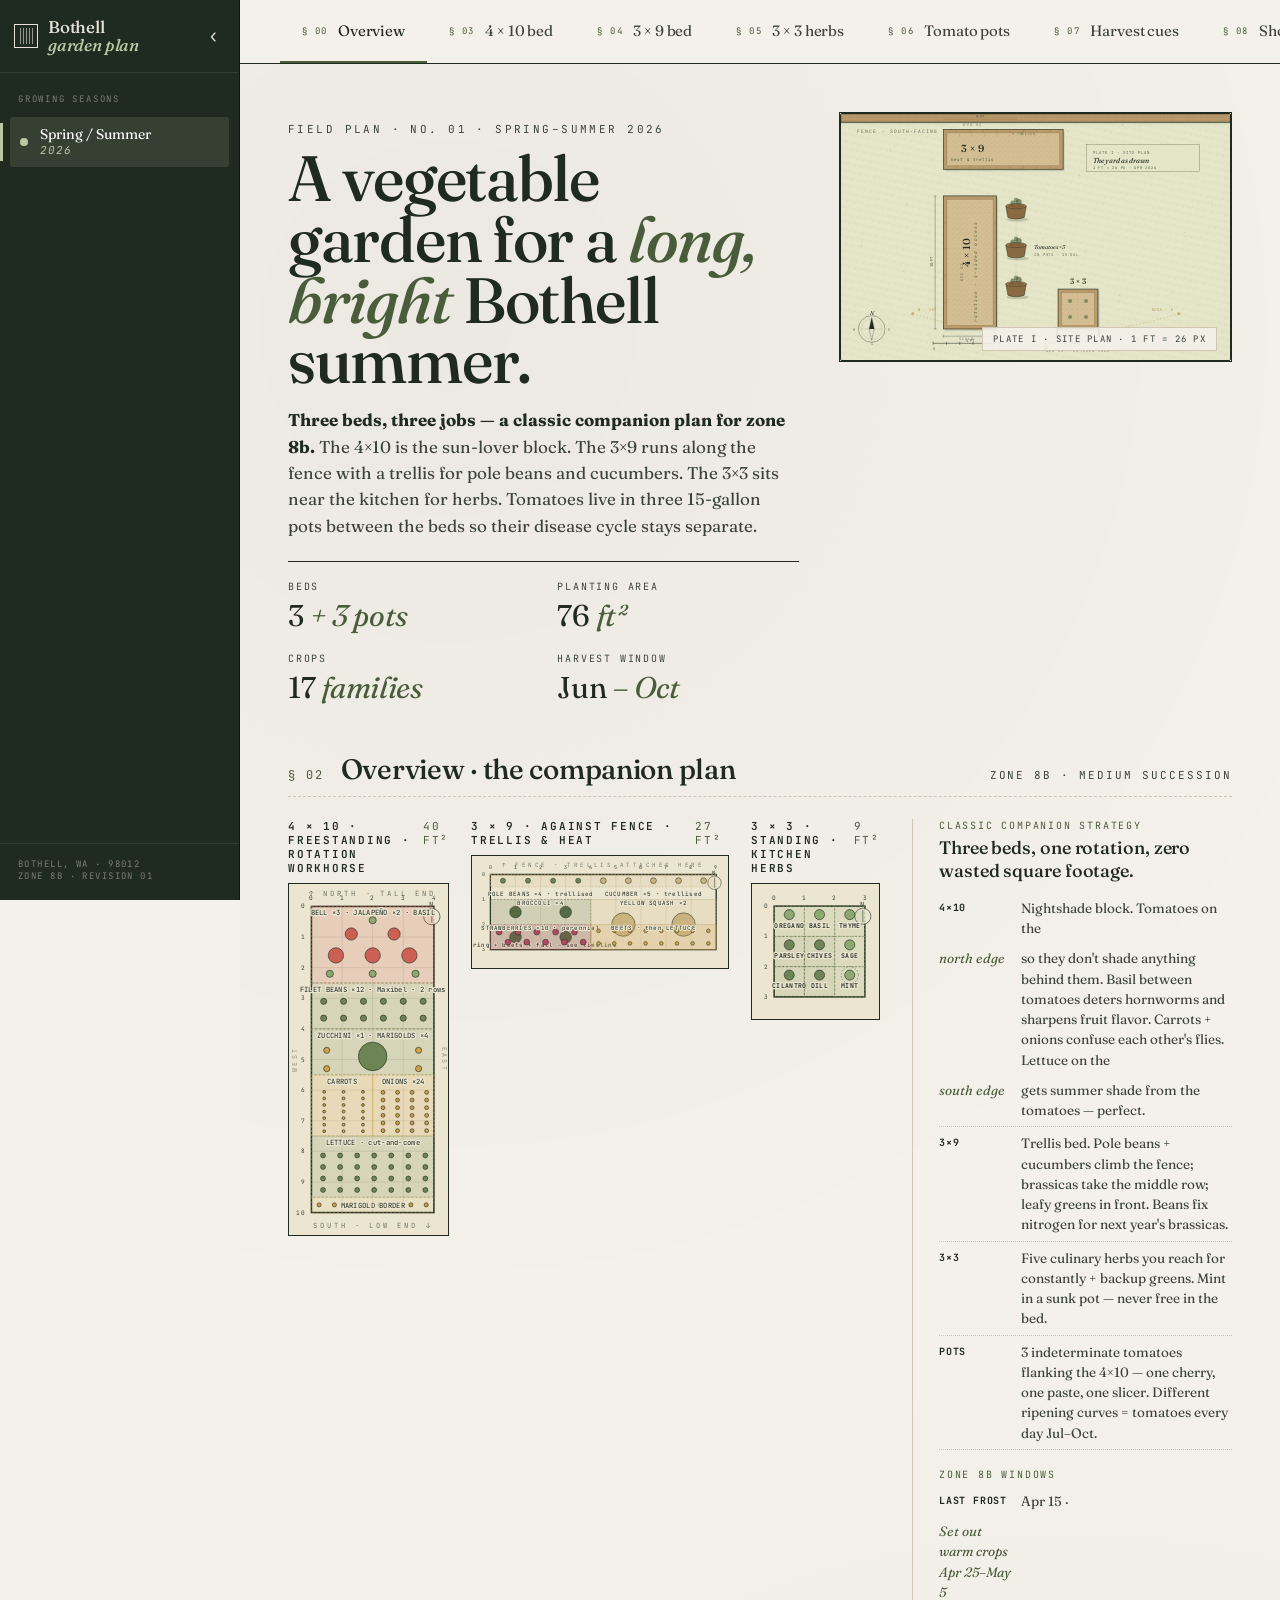
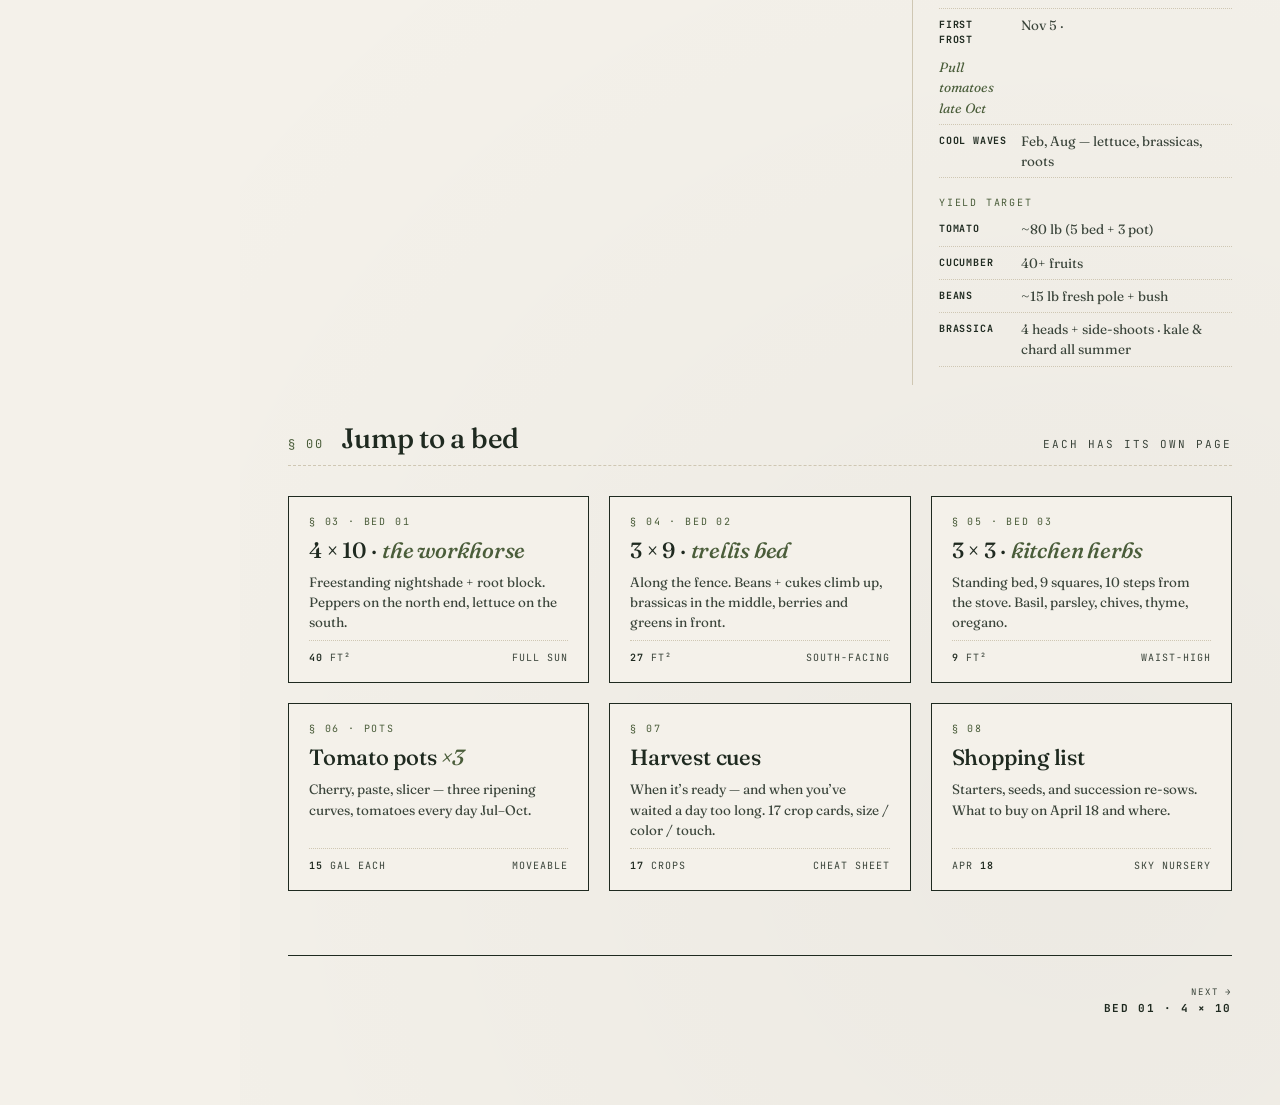
==== commit 2f806747: "Pin viewport to device width on mobile Adds minimum-scale=1 to the viewport meta so iOS Safari won't" ====
--- a/index.html
+++ b/index.html
@@ -2,7 +2,7 @@
 <html lang="en">
 <head>
 <meta charset="utf-8">
-<meta name="viewport" content="width=device-width,initial-scale=1">
+<meta name="viewport" content="width=device-width,initial-scale=1,minimum-scale=1">
 <title>Overview — Bothell Garden Plan</title>
 <link rel="preconnect" href="https://fonts.googleapis.com">
 <link rel="preconnect" href="https://fonts.gstatic.com" crossorigin>
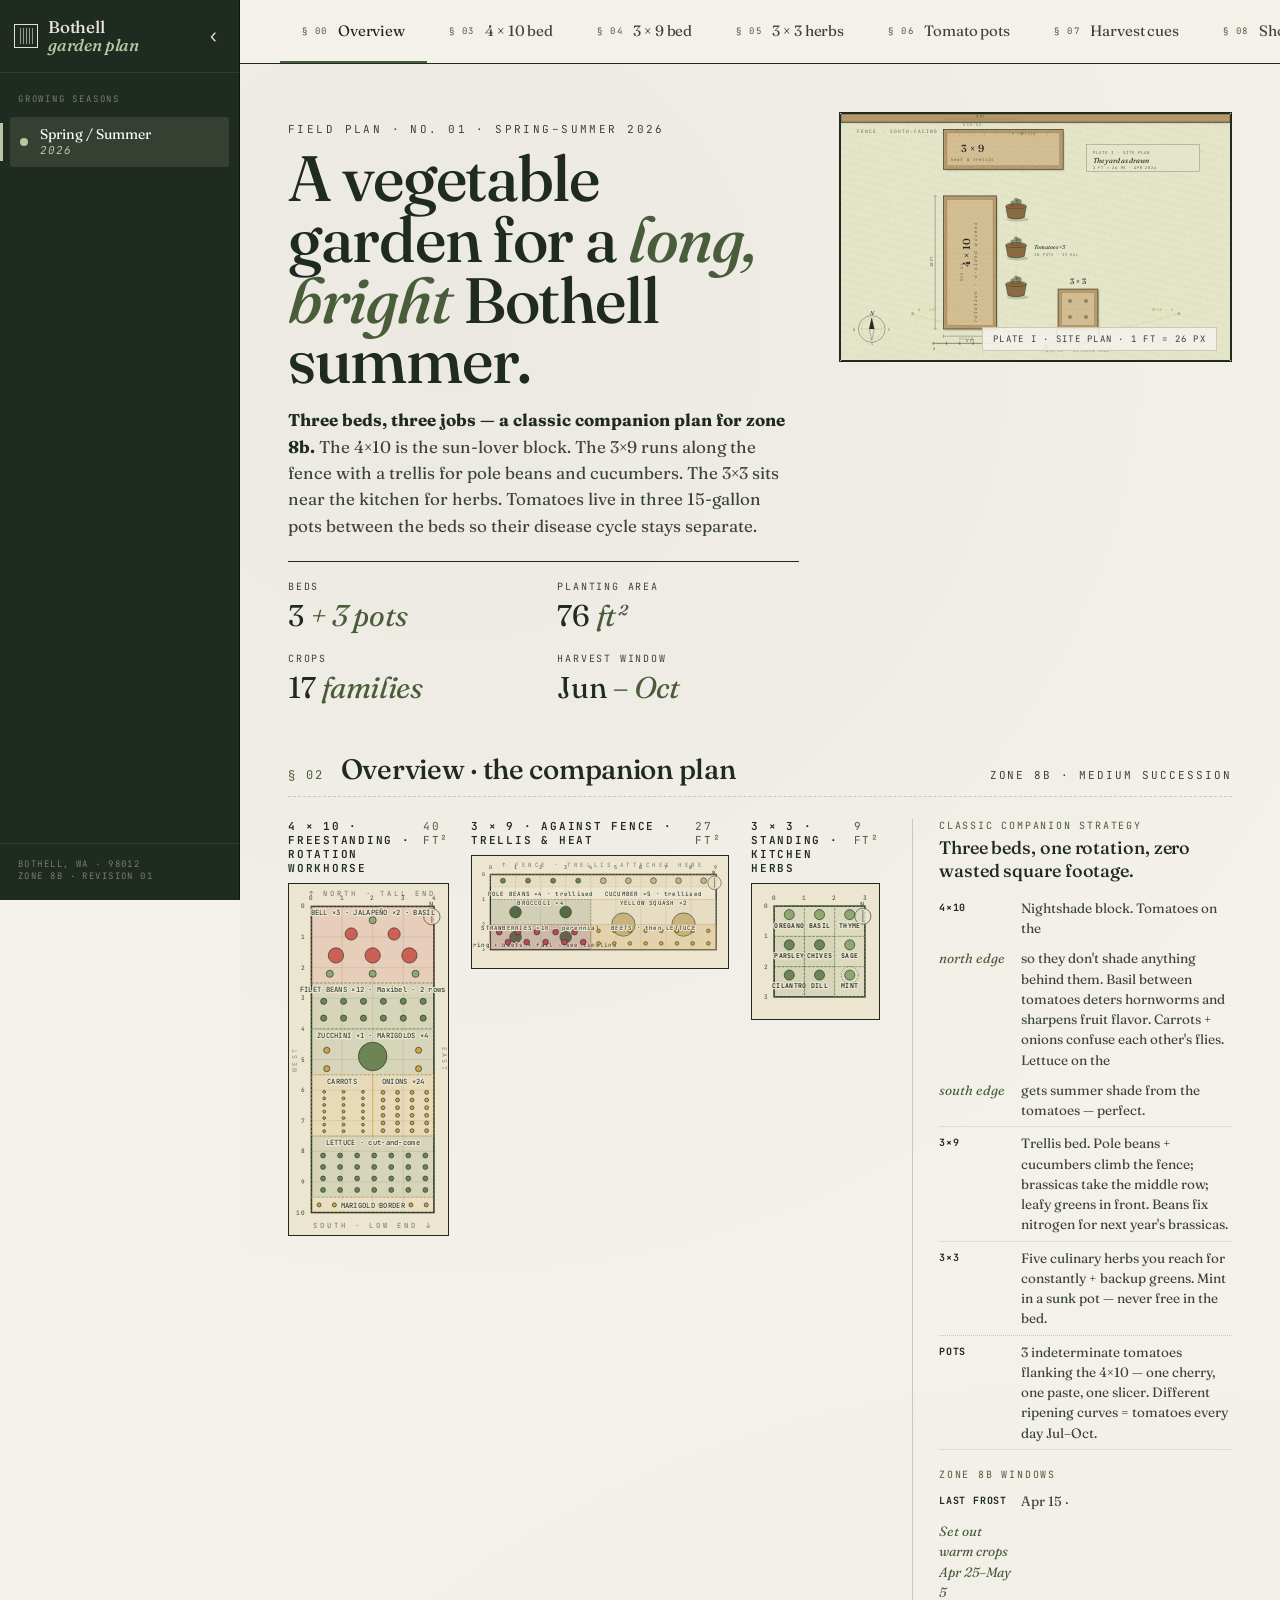
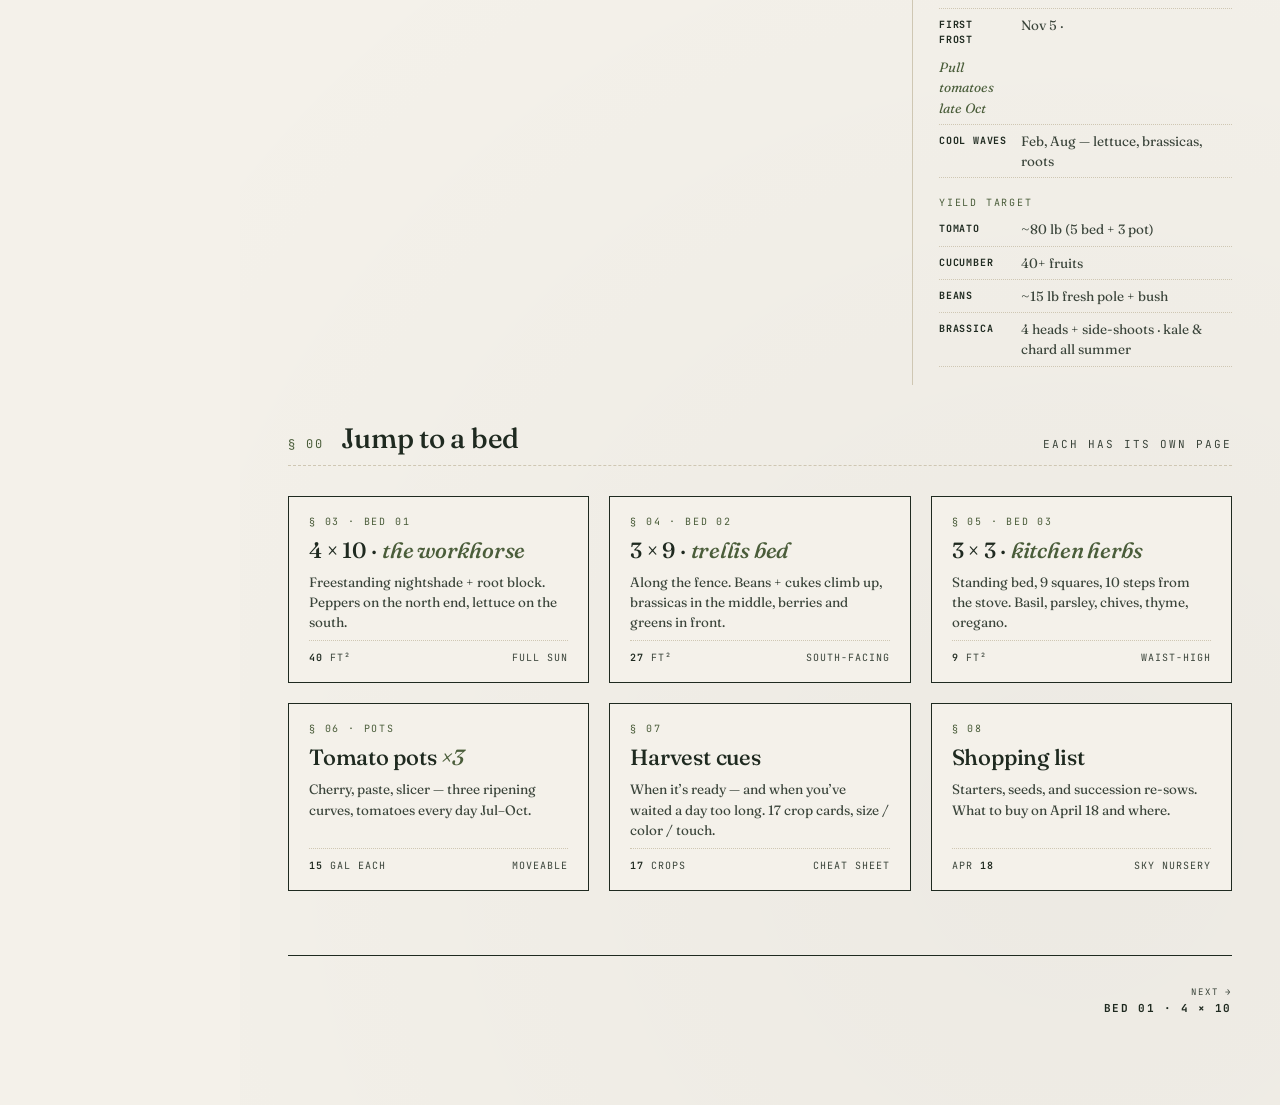
==== commit 9efe780b: "Extract shared CSS + JS; thin HTML pages Each page used to inline ~2400 lines: identical <style> blo" ====
--- a/index.html
+++ b/index.html
@@ -7,901 +7,7 @@
 <link rel="preconnect" href="https://fonts.googleapis.com">
 <link rel="preconnect" href="https://fonts.gstatic.com" crossorigin>
 <link href="https://fonts.googleapis.com/css2?family=Fraunces:ital,opsz,wght@0,9..144,400;0,9..144,500;0,9..144,600;1,9..144,400&family=JetBrains+Mono:wght@400;500;600&display=swap" rel="stylesheet">
-<style>
-
-  :root{
-    --paper:#f4f1ea;
-    --paper-2:#ece7d9;
-    --ink:#1f2a20;
-    --ink-2:#3a443a;
-    --rule:#cfc7b3;
-    --green:#4a5d3a;
-    --green-2:#6d8554;
-    --green-3:#8ea872;
-    --soil:#7a5a38;
-    --tomato:oklch(0.62 0.14 28);
-    --ochre:oklch(0.74 0.12 80);
-    --sky:oklch(0.68 0.08 230);
-  }
-  *{box-sizing:border-box}
-  html,body{margin:0;padding:0;background:var(--paper);color:var(--ink);font-family:"Fraunces",Georgia,serif;font-optical-sizing:auto}
-  body{
-    background-image:
-      linear-gradient(var(--paper),var(--paper)),
-      radial-gradient(circle at 20% 10%, rgba(0,0,0,0.04), transparent 40%),
-      radial-gradient(circle at 80% 90%, rgba(0,0,0,0.04), transparent 45%);
-    background-blend-mode:multiply;
-    padding:56px 48px 80px;
-    min-height:100vh;
-  }
-  .mono{font-family:"JetBrains Mono",ui-monospace,monospace;letter-spacing:0.02em}
-  .wrap{max-width:1360px;margin:0 auto}
-
-  /* Masthead */
-  header.masthead{
-    display:grid;grid-template-columns:1fr auto;gap:24px;align-items:end;
-    border-bottom:1px solid var(--ink);padding-bottom:20px;margin-bottom:28px;
-  }
-  .eyebrow{font-family:"JetBrains Mono",monospace;font-size:11px;text-transform:uppercase;letter-spacing:0.22em;color:var(--ink-2)}
-  h1{font-family:"Fraunces",serif;font-weight:500;font-size:54px;line-height:0.95;margin:10px 0 0;letter-spacing:-0.02em}
-  h1 em{font-style:italic;color:var(--green)}
-  .meta{font-family:"JetBrains Mono",monospace;font-size:11px;line-height:1.6;color:var(--ink-2);text-align:right;text-transform:uppercase;letter-spacing:0.12em}
-  .meta b{color:var(--ink);font-weight:600}
-
-  /* Section head */
-  .section-head{display:flex;align-items:baseline;gap:16px;margin:44px 0 18px;border-bottom:1px dashed var(--rule);padding-bottom:10px}
-  .section-head .num{font-family:"JetBrains Mono",monospace;font-size:12px;color:var(--green);letter-spacing:0.18em}
-  .section-head h2{font-family:"Fraunces",serif;font-weight:500;font-size:28px;margin:0;letter-spacing:-0.01em}
-  .section-head .tag{margin-left:auto;font-family:"JetBrains Mono",monospace;font-size:11px;color:var(--ink-2);text-transform:uppercase;letter-spacing:0.18em}
-
-  /* Intro grid */
-  .intro{
-    display:grid;grid-template-columns:1.4fr 1fr 1fr;gap:28px;align-items:start;
-  }
-  .intro p{font-size:16px;line-height:1.55;margin:0 0 10px;color:var(--ink-2);max-width:56ch}
-  .intro p b{color:var(--ink)}
-  .stat{border-top:1px solid var(--ink);padding-top:10px}
-  .stat .k{font-family:"JetBrains Mono",monospace;font-size:10px;text-transform:uppercase;letter-spacing:0.16em;color:var(--ink-2)}
-  .stat .v{font-family:"Fraunces",serif;font-size:24px;margin-top:4px}
-  .stat .v em{font-style:italic;color:var(--green)}
-
-  /* Legend */
-  .legend{
-    display:grid;grid-template-columns:repeat(auto-fill, minmax(180px,1fr));gap:14px 28px;
-    padding:18px 22px;background:var(--paper-2);border:1px solid var(--rule);
-  }
-  .legend .item{display:flex;align-items:center;gap:10px;font-family:"JetBrains Mono",monospace;font-size:11px;color:var(--ink);letter-spacing:0.04em}
-  .swatch{width:16px;height:16px;border:1px solid var(--ink);flex:none;display:inline-block}
-
-  /* Layouts */
-  .layout{
-    margin-top:22px;
-    display:grid;grid-template-columns:1fr 340px;gap:40px;
-    align-items:start;
-  }
-  .layout-title{display:flex;align-items:baseline;gap:14px;margin-bottom:8px}
-  .layout-title .idx{font-family:"JetBrains Mono",monospace;font-size:12px;color:var(--green);letter-spacing:0.2em}
-  .layout-title h3{font-family:"Fraunces",serif;font-weight:500;font-size:32px;margin:0;letter-spacing:-0.01em}
-  .layout-title h3 em{font-style:italic;color:var(--green)}
-  .layout-sub{font-size:15px;color:var(--ink-2);max-width:62ch;line-height:1.5;margin:0 0 16px}
-
-  .beds{
-    display:flex;flex-direction:column;gap:30px;
-  }
-  .bed{
-    position:relative;
-  }
-  .bed .label{
-    display:flex;align-items:baseline;gap:10px;margin-bottom:8px;
-    font-family:"JetBrains Mono",monospace;font-size:11px;text-transform:uppercase;letter-spacing:0.16em;color:var(--ink-2);
-  }
-  .bed .label b{color:var(--ink);font-weight:600}
-  .bed .label .dim{margin-left:auto;color:var(--green)}
-
-  /* SVG bed styling handled inline; shared defaults */
-  svg.bed-svg{display:block;width:100%;height:auto;background:#ece6d1;border:1px solid var(--ink)}
-  .cell-line{stroke:#c8bfa5;stroke-width:0.5}
-  .plot-border{fill:none;stroke:var(--ink);stroke-width:1.5}
-  .plant-dot{stroke:var(--ink);stroke-width:0.6}
-  .plant-label{font-family:"JetBrains Mono",monospace;font-size:7px;fill:var(--ink);letter-spacing:0.04em;text-anchor:middle;paint-order:stroke;stroke:#ece6d1;stroke-width:2.5px;stroke-linejoin:round}
-  .plant-label-lg{font-family:"JetBrains Mono",monospace;font-size:9px;fill:var(--ink);letter-spacing:0.04em;text-anchor:middle;paint-order:stroke;stroke:#ece6d1;stroke-width:3px;stroke-linejoin:round}
-  .zone-fill{fill-opacity:0.18;stroke-dasharray:2 2;stroke-width:0.6}
-  .ruler{font-family:"JetBrains Mono",monospace;font-size:6px;fill:var(--ink-2);letter-spacing:0.08em}
-  .trellis{stroke:var(--soil);stroke-width:0.8;fill:none;stroke-dasharray:0.6 0.6}
-  .compass{font-family:"JetBrains Mono",monospace;font-size:7px;fill:var(--ink-2);letter-spacing:0.14em;text-anchor:middle}
-
-  /* Notes column */
-  .notes{
-    border-left:1px solid var(--rule);padding-left:26px;
-  }
-  .notes h4{font-family:"Fraunces",serif;font-weight:500;font-size:18px;margin:0 0 10px;letter-spacing:-0.005em}
-  .notes .sub{font-family:"JetBrains Mono",monospace;font-size:10px;text-transform:uppercase;letter-spacing:0.18em;color:var(--green);margin-bottom:4px}
-  .notes ul{list-style:none;padding:0;margin:0 0 18px}
-  .notes li{font-size:13.5px;line-height:1.5;color:var(--ink-2);padding:6px 0;border-bottom:1px dotted var(--rule);display:grid;grid-template-columns:72px 1fr;gap:10px}
-  .notes li b{font-family:"JetBrains Mono",monospace;font-size:10px;color:var(--ink);text-transform:uppercase;letter-spacing:0.08em;padding-top:2px}
-  .notes li em{font-style:italic;color:var(--green)}
-
-  /* Calendar strip */
-  .calendar{
-    margin-top:14px;border:1px solid var(--rule);background:var(--paper-2);
-    padding:14px 18px;
-  }
-  .calendar h5{margin:0 0 10px;font-family:"JetBrains Mono",monospace;font-size:10px;letter-spacing:0.18em;text-transform:uppercase;color:var(--ink)}
-  .cal-grid{display:grid;grid-template-columns:90px repeat(8,1fr);gap:2px 6px;font-family:"JetBrains Mono",monospace;font-size:9.5px;color:var(--ink-2);align-items:center}
-  .cal-grid .m{text-align:center;color:var(--ink);font-weight:500;letter-spacing:0.1em;padding-bottom:4px;border-bottom:1px solid var(--rule)}
-  .cal-grid .row-label{text-align:right;padding-right:6px;color:var(--ink);font-weight:500;letter-spacing:0.04em}
-  .cal-grid .bar{height:10px;background:var(--green-3);position:relative}
-  .cal-grid .bar.g2{background:var(--green-2)}
-  .cal-grid .bar.g3{background:var(--green)}
-  .cal-grid .bar.h{background:var(--ochre)}
-  .cal-grid .bar.t{background:var(--tomato)}
-  .cal-grid .empty{height:10px}
-
-  /* Footer */
-  footer{
-    margin-top:60px;padding-top:20px;border-top:1px solid var(--ink);
-    display:flex;justify-content:space-between;font-family:"JetBrains Mono",monospace;font-size:10px;text-transform:uppercase;letter-spacing:0.18em;color:var(--ink-2)
-  }
-
-  @media (max-width: 980px){
-    .intro{grid-template-columns:1fr}
-    .layout{grid-template-columns:1fr}
-    .notes{border-left:0;border-top:1px solid var(--rule);padding-left:0;padding-top:20px}
-  }
-
-  /* Page chrome for per-bed pages */
-  .bed-page{padding:0;margin:40px 0 0}
-  .bed-page-body{display:grid;grid-template-columns:1.4fr 1fr;gap:36px;align-items:start;margin-top:14px}
-  .bed-page-body .bp-diagram{}
-  .bed-page-body .bp-diagram svg{width:100%;height:auto}
-  .bed-page-body .bp-aside{border-left:1px solid var(--rule);padding-left:26px}
-  .bed-page-body .bp-aside h4{font-family:"Fraunces",serif;font-weight:500;font-size:18px;margin:0 0 8px;letter-spacing:-0.005em}
-  .bed-page-body .bp-aside .sub{font-family:"JetBrains Mono",monospace;font-size:10px;text-transform:uppercase;letter-spacing:0.18em;color:var(--green);margin:18px 0 4px}
-  .bed-page-body .bp-aside .sub:first-child{margin-top:0}
-  .bed-page-body .bp-aside p{font-size:13.5px;line-height:1.55;color:var(--ink-2);margin:0 0 10px}
-  .bed-page-body .bp-aside p b{color:var(--ink)}
-  .bed-page-body .bp-aside p em{font-style:italic;color:var(--green)}
-  .bed-page-body .bp-aside ul{list-style:none;padding:0;margin:0 0 6px}
-  .bed-page-body .bp-aside li{font-size:13px;line-height:1.5;color:var(--ink-2);padding:5px 0;border-bottom:1px dotted var(--rule);display:grid;grid-template-columns:78px 1fr;gap:10px}
-  .bed-page-body .bp-aside li b{font-family:"JetBrains Mono",monospace;font-size:10px;color:var(--ink);text-transform:uppercase;letter-spacing:0.08em;padding-top:2px}
-
-  /* Wide tables (succession + companions) — placed below diagram */
-  .bp-wide{grid-column:1 / -1;margin-top:30px}
-  .bp-wide h3{font-family:"Fraunces",serif;font-weight:500;font-size:22px;margin:0 0 12px;letter-spacing:-0.005em;border-bottom:1px dashed var(--rule);padding-bottom:6px}
-  .bp-wide h3 .hnum{font-family:"JetBrains Mono",monospace;font-size:10px;color:var(--green);letter-spacing:0.2em;margin-right:12px;vertical-align:1px}
-
-  /* Succession calendar — slot-based timeline.
-     Each "row" is a bed slot; sequential crops occupy that slot in sequence,
-     with a ▶ handoff arrow between them. This makes replacement explicit. */
-  .succ{
-    border:1px solid var(--rule);padding:14px 16px 16px;background:var(--paper-2)
-  }
-  .succ-legend{display:flex;flex-wrap:wrap;gap:18px;font-family:"JetBrains Mono",monospace;font-size:9px;letter-spacing:0.08em;color:var(--ink-2);padding-bottom:10px;margin-bottom:8px;border-bottom:1px dashed var(--rule)}
-  .succ-legend b{font-family:"Fraunces",serif;font-style:italic;font-weight:500;font-size:11px;color:var(--ink);margin-right:4px;letter-spacing:0}
-  .succ-legend .lg-arrow{color:var(--ink);font-weight:700;margin-right:4px}
-  .succ-legend .lg-dash{display:inline-block;width:22px;height:0;border-top:1px dashed var(--ink);vertical-align:middle;margin-right:6px;transform:translateY(-2px)}
-  .succ-legend .lg-stack{display:inline-block;width:18px;height:10px;background:linear-gradient(to bottom,var(--green) 50%,var(--green-2) 50%);vertical-align:middle;margin-right:6px;transform:translateY(-1px)}
-  .succ-head{display:grid;grid-template-columns:170px repeat(9,1fr) 12px;font-family:"JetBrains Mono",monospace;font-size:10px;color:var(--ink);letter-spacing:0.14em;border-bottom:1px solid var(--ink);padding-bottom:6px;margin-bottom:10px}
-  .succ-head .sh{text-align:center}
-  .succ-head .sh.first{text-align:left;font-style:normal;letter-spacing:0.16em}
-  .succ-row{display:grid;grid-template-columns:170px 1fr;gap:0 12px;padding:6px 0;border-bottom:1px dotted var(--rule);align-items:center}
-  .succ-row:last-child{border-bottom:none}
-  .succ-slot{font-family:"Fraunces",serif;font-style:italic;font-size:13px;color:var(--ink);line-height:1.25;padding-right:10px;border-right:1px solid var(--rule)}
-  .succ-slot .tag{display:block;font-family:"JetBrains Mono",monospace;font-style:normal;font-size:8.5px;letter-spacing:0.14em;color:var(--ink-2);margin-top:2px;text-transform:uppercase}
-  .succ-track{position:relative;height:30px}
-  .succ-track.two-lane{height:42px}
-  .succ-track .grid{position:absolute;inset:0;display:grid;grid-template-columns:repeat(9,1fr);pointer-events:none}
-  .succ-track .grid > span{border-left:1px dashed rgba(31,42,32,0.12)}
-  .succ-track .grid > span:first-child{border-left:none}
-  .succ-bar{position:absolute;top:8px;height:14px;border-radius:1px;display:flex;align-items:center;padding:0 6px;font-family:"JetBrains Mono",monospace;font-size:8.5px;color:#fff;letter-spacing:0.08em;font-weight:600;white-space:nowrap;overflow:hidden}
-  .succ-bar.c-tom{background:var(--tomato)}
-  .succ-bar.c-och{background:var(--ochre);color:#1f2a20}
-  .succ-bar.c-g1{background:#556b44}
-  .succ-bar.c-g2{background:var(--green)}
-  .succ-bar.c-g3{background:var(--green-2);color:#1f2a20}
-  .succ-bar.c-g4{background:var(--green-3);color:#1f2a20}
-  /* Peak-window overlay — bright sub-band marking "PICK NOW" */
-  .succ-bar.has-peak{opacity:0.35}
-  .succ-peak{position:absolute;height:14px;border-radius:1px;display:flex;align-items:center;justify-content:center;padding:0 4px;font-family:"JetBrains Mono",monospace;font-size:8px;letter-spacing:0.16em;color:#1f2a20;background:#f2c94c;border:1px solid #1f2a20;text-transform:uppercase;font-weight:700;pointer-events:none;text-wrap:nowrap;overflow:hidden}
-  .succ-peak.with-dot::before{content:"◆ ";font-size:7px;margin-right:3px;opacity:0.8}
-  .succ-bar .lend{margin-left:auto;opacity:0.75;font-size:8px;padding-left:6px}
-  .succ-arrow{position:absolute;top:12px;font-family:"JetBrains Mono",monospace;font-size:11px;color:var(--ink);font-weight:700;transform:translateX(-50%);pointer-events:none}
-  .succ-gap{position:absolute;height:14px;border-top:1px dashed rgba(31,42,32,0.45);border-bottom:1px dashed rgba(31,42,32,0.45);display:flex;align-items:center;justify-content:center;font-family:"JetBrains Mono",monospace;font-size:7.5px;letter-spacing:0.1em;color:var(--ink-2);text-transform:uppercase;pointer-events:none}
-  /* compact month label strip inside the track */
-  .succ-months{position:absolute;left:0;right:0;bottom:-2px;display:grid;grid-template-columns:repeat(9,1fr);font-family:"JetBrains Mono",monospace;font-size:7.5px;color:var(--ink-2);letter-spacing:0.1em}
-  .succ-months span{text-align:center;opacity:0}
-
-  /* Companion table */
-  .comp-tbl{width:100%;border-collapse:collapse;font-size:13px;color:var(--ink-2);border-top:1px solid var(--ink);border-bottom:1px solid var(--ink)}
-  .comp-tbl th{font-family:"JetBrains Mono",monospace;font-size:9.5px;text-transform:uppercase;letter-spacing:0.16em;color:var(--ink);text-align:left;padding:10px 10px 8px;border-bottom:1px solid var(--ink);background:var(--paper-2)}
-  .comp-tbl td{padding:10px;border-bottom:1px dotted var(--rule);vertical-align:top;line-height:1.5}
-  .comp-tbl td.crop{font-family:"Fraunces",serif;font-size:15px;font-style:italic;color:var(--ink);width:140px}
-  .comp-tbl td.good{color:var(--green)}
-  .comp-tbl td.bad{color:#8b4032}
-  .comp-tbl td.sp{font-family:"JetBrains Mono",monospace;font-size:11px;width:90px}
-
-  /* Shopping list */
-  .shop-grid{display:grid;grid-template-columns:1fr 1fr;gap:22px;margin-top:14px}
-  .shop-col{border:1px solid var(--rule);padding:14px 16px;background:var(--paper-2)}
-  .shop-col h3{font-family:"Fraunces",serif;font-weight:500;font-size:17px;margin:0 0 2px;letter-spacing:-0.005em;color:var(--ink)}
-  .shop-col h3 em{font-style:italic;color:var(--green)}
-  .shop-col .when{font-family:"JetBrains Mono",monospace;font-size:9px;letter-spacing:0.18em;text-transform:uppercase;color:var(--green);margin:0 0 10px;display:block}
-  .shop-col ul{list-style:none;padding:0;margin:0 0 8px}
-  .shop-col li{display:grid;grid-template-columns:14px 1fr 48px;gap:7px;align-items:baseline;padding:3px 0;border-bottom:1px dotted var(--rule);font-size:11.5px;color:var(--ink);line-height:1.3}
-  .shop-col li:last-child{border-bottom:none}
-  .shop-col .cb{width:9px;height:9px;border:1px solid var(--ink);display:inline-block;margin-top:3px}
-  .shop-col .name{color:var(--ink)}
-  .shop-col .name b{font-weight:600}
-  .shop-col .name em{font-style:italic;color:var(--ink-2);font-size:10px;display:inline;margin-left:4px;letter-spacing:0}
-  .shop-col .qty{font-family:"JetBrains Mono",monospace;font-size:10px;text-align:right;color:var(--ink-2);letter-spacing:0.04em}
-  .shop-col .sub-head{font-family:"JetBrains Mono",monospace;font-size:8.5px;letter-spacing:0.2em;text-transform:uppercase;color:var(--green);margin:10px 0 4px;padding-bottom:2px;border-bottom:1px solid var(--rule)}
-  .shop-col .sub-head:first-child{margin-top:0}
-  .shop-note{font-size:11px;color:var(--ink-2);line-height:1.45;margin-top:10px;padding:8px 12px;background:var(--paper-2);border-left:3px solid var(--green)}
-  .shop-note b{color:var(--ink)}
-  .shop-note + .shop-note{margin-top:6px}
-  .shop-page{page-break-inside:avoid}
-
-  /* Harvest cue cards */
-  .hv-grid{display:grid;grid-template-columns:repeat(3,1fr);gap:18px;margin-top:18px}
-  .hv-card{border:1px solid var(--ink);background:var(--paper);position:relative;display:flex;flex-direction:column}
-  .hv-card .hv-head{display:flex;align-items:baseline;justify-content:space-between;gap:10px;padding:12px 14px 8px;border-bottom:1px solid var(--ink);background:var(--paper-2)}
-  .hv-card .hv-name{font-family:"Fraunces",serif;font-weight:500;font-size:19px;letter-spacing:-0.005em;color:var(--ink);line-height:1.1}
-  .hv-card .hv-bed{font-family:"JetBrains Mono",monospace;font-size:8.5px;letter-spacing:0.16em;text-transform:uppercase;color:var(--ink-2);white-space:nowrap}
-  .hv-card .hv-when{padding:8px 14px 6px;font-family:"JetBrains Mono",monospace;font-size:9.5px;letter-spacing:0.14em;text-transform:uppercase;color:#1f2a20;background:#f2c94c;border-bottom:1px solid var(--ink);display:flex;align-items:center;gap:6px}
-  .hv-card .hv-when::before{content:"◆";font-size:8px}
-  .hv-card .hv-body{padding:10px 14px 12px;flex:1;display:grid;grid-template-columns:58px 1fr;gap:6px 10px;font-size:12px;line-height:1.45;color:var(--ink)}
-  .hv-card .hv-body dt{font-family:"JetBrains Mono",monospace;font-size:8.5px;letter-spacing:0.16em;text-transform:uppercase;color:var(--ink-2);padding-top:2px}
-  .hv-card .hv-body dd{margin:0;color:var(--ink)}
-  .hv-card .hv-body dd b{font-weight:600}
-  .hv-card .hv-warn{margin:0;padding:8px 14px 10px;border-top:1px dotted var(--rule);font-size:11.5px;color:#8b4032;line-height:1.4;background:#faf4e4}
-  .hv-card .hv-warn::before{content:"⚠ TOO LATE — ";font-family:"JetBrains Mono",monospace;font-size:8.5px;letter-spacing:0.14em;color:#8b4032;font-weight:700}
-  .hv-intro{display:grid;grid-template-columns:1.2fr 1fr 1fr;gap:22px;padding:16px 0 6px;border-bottom:1px solid var(--rule);margin-bottom:18px}
-  .hv-intro h4{font-family:"Fraunces",serif;font-weight:500;font-size:20px;margin:0 0 6px;letter-spacing:-0.005em}
-  .hv-intro p{font-size:12.5px;line-height:1.55;color:var(--ink-2);margin:0}
-  .hv-intro .rule{font-size:12.5px;line-height:1.55;color:var(--ink-2)}
-  .hv-intro .rule b{color:var(--ink);font-weight:600}
-  .hv-intro .rule-num{font-family:"JetBrains Mono",monospace;font-size:9.5px;letter-spacing:0.18em;color:var(--green);display:block;margin-bottom:3px}
-
-  /* On-screen page-break indicators (mirror the @media print rules) */
-  @media screen {
-    .section-head.page-break{
-      position:relative;
-      padding-top:48px;
-      margin-top:32px;
-    }
-    .section-head.page-break::before{
-      content:"";
-      position:absolute;
-      top:0;left:-40px;right:-40px;
-      height:1px;
-      background:repeating-linear-gradient(90deg, var(--ink) 0 6px, transparent 6px 12px);
-      opacity:0.35;
-    }
-    .section-head.page-break::after{
-      content:"— page break —";
-      position:absolute;
-      top:-8px;
-      left:50%;
-      transform:translateX(-50%);
-      background:var(--paper);
-      padding:0 12px;
-      font-family:"JetBrains Mono",monospace;
-      font-size:9px;
-      letter-spacing:0.22em;
-      text-transform:uppercase;
-      color:var(--ink-2);
-      opacity:0.55;
-    }
-  }
-
-  /* Print */
-  @media print {
-    @page { size: letter portrait; margin: 0.5in; }
-    html,body{background:#fff !important}
-    body{padding:0 !important;background-image:none !important}
-    .wrap{max-width:none}
-    header.masthead,section.intro,.section-head,.layout,.legend,.bed-page{page-break-inside:avoid}
-    /* Keep the site plan together on one page, with its heading */
-    #site-plan{page-break-inside:avoid;break-inside:avoid}
-    #site-plan > div{page-break-inside:avoid;break-inside:avoid}
-    /* A section head should never be orphaned from the content below it */
-    .section-head{break-after:avoid;page-break-after:avoid}
-    /* Force a new page only where explicitly marked */
-    .section-head.page-break{break-before:page;page-break-before:always}
-    /* Tight print metrics */
-    h1{font-size:36px}
-    .section-head h2{font-size:22px}
-    .layout{grid-template-columns:1.3fr 1fr;gap:24px}
-    .bed-page-body{grid-template-columns:1.2fr 1fr;gap:24px}
-    .notes li,.bed-page-body .bp-aside li{font-size:11px}
-    .notes h4,.bed-page-body .bp-aside h4{font-size:15px}
-    .notes p,.bed-page-body .bp-aside p{font-size:11.5px}
-    /* Tight shopping list for single-page print */
-    .shop-grid{gap:16px;margin-top:10px}
-    .shop-col{padding:10px 12px}
-    .shop-col h3{font-size:14px}
-    .shop-col .when{font-size:8px;margin:0 0 6px}
-    .shop-col li{font-size:10px;padding:2px 0;grid-template-columns:10px 1fr 38px;gap:5px;line-height:1.25}
-    .shop-col .cb{width:7px;height:7px;margin-top:2px}
-    .shop-col .name em{font-size:9px}
-    .shop-col .qty{font-size:8.5px}
-    .shop-col .sub-head{font-size:7.5px;margin:6px 0 3px}
-    .shop-col ul{margin:0 0 4px}
-    .shop-note{font-size:9.5px;padding:6px 9px;margin-top:8px;line-height:1.4}
-    .shop-page .section-head{margin-bottom:8px;padding-bottom:8px}
-    .shop-page .section-head h2{font-size:20px}
-    footer{margin-top:30px}
-  }
-
-</style>
-<style>
-/* ============ Site chrome: sidebar + top tabs + responsive ============ */
-:root{
-  --chrome-side-w: 240px;
-  --chrome-side-w-collapsed: 52px;
-  --chrome-top-h: 64px;
-}
-
-html,body{margin:0;padding:0}
-body.site{
-  padding:0 !important;
-  min-height:100vh;
-  background:var(--paper);
-}
-
-/* Layout shell */
-.site-shell{
-  display:grid;
-  grid-template-columns: var(--chrome-side-w) 1fr;
-  grid-template-rows: var(--chrome-top-h) 1fr;
-  min-height:100vh;
-  transition: grid-template-columns 0.24s ease;
-}
-.site-shell.sidebar-collapsed{
-  grid-template-columns: var(--chrome-side-w-collapsed) 1fr;
-}
-
-/* Sidebar — seasons */
-.site-side{
-  grid-row: 1 / span 2;
-  grid-column: 1;
-  background: #1f2a20;
-  color: #e6e2d6;
-  border-right: 1px solid #0f160f;
-  display:flex; flex-direction:column;
-  overflow:hidden;
-  position:sticky; top:0; height:100vh;
-}
-.site-side .side-top{
-  display:flex; align-items:center; gap:10px;
-  padding: 18px 14px;
-  border-bottom: 1px solid rgba(255,255,255,0.08);
-  min-height: var(--chrome-top-h);
-  box-sizing:border-box;
-}
-.side-logo{
-  width:24px;height:24px;flex:none;
-  border:1.5px solid #e6e2d6;
-  position:relative;
-  transform:rotate(0deg);
-}
-.side-logo::after{
-  content:"";
-  position:absolute;inset:3px;
-  background: repeating-linear-gradient(
-    90deg,
-    transparent 0 2px,
-    rgba(230,226,214,0.6) 2px 3px
-  );
-}
-.site-side .brand{
-  font-family:"Fraunces",serif; font-weight:500; font-size:17px;
-  letter-spacing:-0.01em; line-height:1.05;
-}
-.site-side .brand em{font-style:italic;color:#b8c8a3}
-.site-shell.sidebar-collapsed .brand,
-.site-shell.sidebar-collapsed .side-section-title,
-.site-shell.sidebar-collapsed .side-link-text,
-.site-shell.sidebar-collapsed .side-foot{
-  display:none;
-}
-.side-toggle{
-  margin-left:auto;
-  background:none;border:none;color:#e6e2d6;
-  cursor:pointer;padding:6px;border-radius:3px;
-  font-family:"JetBrains Mono",monospace; font-size:18px; line-height:1;
-}
-.side-toggle:hover{background:rgba(255,255,255,0.06)}
-.site-shell.sidebar-collapsed .side-toggle{margin-left:0}
-
-.side-section-title{
-  font-family:"JetBrains Mono",monospace;
-  font-size:9px; letter-spacing:0.2em; text-transform:uppercase;
-  color: rgba(230,226,214,0.45);
-  padding: 20px 18px 8px;
-}
-.side-section{padding: 4px 10px}
-.side-link{
-  display:flex; align-items:center; gap:12px;
-  padding: 9px 10px;
-  border-radius:3px;
-  text-decoration:none;
-  color: rgba(230,226,214,0.85);
-  font-family:"Fraunces",serif; font-size:14px;
-  line-height:1.2;
-  cursor:pointer;
-  position:relative;
-}
-.side-link:hover{background:rgba(255,255,255,0.06)}
-.side-link.active{
-  background: rgba(184,200,163,0.14);
-  color:#fff;
-}
-.side-link.active::before{
-  content:""; position:absolute;
-  left:-10px; top:6px; bottom:6px; width:3px;
-  background:#b8c8a3;
-}
-.side-link .dot{
-  width:8px;height:8px;flex:none;border-radius:50%;
-  background:#b8c8a3;
-}
-.side-link.disabled .dot{background:rgba(230,226,214,0.25)}
-.side-link.disabled{color:rgba(230,226,214,0.4); cursor:default}
-.side-link.disabled:hover{background:none}
-.side-link-text em{
-  font-style:italic; color:#b8c8a3; font-size:11px;
-  font-family:"JetBrains Mono",monospace; letter-spacing:0.08em;
-  display:block; margin-top:2px; text-transform:uppercase;
-}
-.side-foot{
-  margin-top:auto;
-  padding: 14px 18px 18px;
-  font-family:"JetBrains Mono",monospace;
-  font-size:9px; letter-spacing:0.16em; text-transform:uppercase;
-  color: rgba(230,226,214,0.45);
-  border-top: 1px solid rgba(255,255,255,0.08);
-}
-
-/* Top bar — tabs */
-.site-top{
-  grid-row: 1;
-  grid-column: 2;
-  background: var(--paper);
-  border-bottom: 1px solid var(--ink);
-  display:flex; align-items:stretch;
-  padding: 0 40px;
-  position:sticky; top:0; z-index:5;
-  overflow-x:auto;
-  scrollbar-width: none;
-}
-.site-top::-webkit-scrollbar{display:none}
-.mobile-menu-btn{
-  display:none;
-  background:none;border:none;cursor:pointer;
-  padding:8px 10px; margin-right:14px;
-  font-family:"JetBrains Mono",monospace; font-size:22px;
-  color:var(--ink);
-  align-self:center;
-}
-.site-tabs{
-  display:flex; align-items:stretch; gap:0;
-  flex:1;
-}
-.site-tab{
-  display:flex; align-items:center; gap:10px;
-  padding: 0 22px;
-  text-decoration:none;
-  color: var(--ink-2);
-  font-family:"Fraunces",serif;
-  font-size:15px;
-  letter-spacing:-0.005em;
-  border-bottom: 2px solid transparent;
-  white-space:nowrap;
-  position:relative;
-}
-.site-tab:hover{color:var(--ink)}
-.site-tab.active{
-  color: var(--ink);
-  border-bottom-color: var(--green);
-}
-.site-tab .tab-num{
-  font-family:"JetBrains Mono",monospace;
-  font-size:9px; letter-spacing:0.16em;
-  color: var(--green); text-transform:uppercase;
-}
-.site-tab.active .tab-num{color: var(--green)}
-.site-top-right{
-  display:flex; align-items:center; gap:16px;
-  padding-left:24px;
-  font-family:"JetBrains Mono",monospace;
-  font-size:10px; letter-spacing:0.16em;
-  text-transform:uppercase; color: var(--ink-2);
-  border-left: 1px solid var(--rule);
-}
-.site-top-right .loc b{color:var(--ink); font-weight:600}
-
-/* Main content area */
-.site-main{
-  grid-row: 2;
-  grid-column: 2;
-  padding: 36px 48px 80px;
-  background-image:
-    radial-gradient(circle at 20% 10%, rgba(0,0,0,0.03), transparent 40%),
-    radial-gradient(circle at 80% 90%, rgba(0,0,0,0.03), transparent 45%);
-  min-width:0;
-}
-.site-main .wrap{max-width:1280px;margin:0 auto}
-
-/* Page headers (replaces §-numbered section-head when used as a page title) */
-.page-head{
-  display:flex; align-items:baseline; gap:18px;
-  border-bottom: 1px solid var(--ink);
-  padding-bottom: 14px; margin-bottom: 26px;
-}
-.page-head .eyebrow{
-  font-family:"JetBrains Mono",monospace;
-  font-size:10px; letter-spacing:0.2em; text-transform:uppercase;
-  color: var(--green);
-}
-.page-head h1{
-  font-family:"Fraunces",serif; font-weight:500;
-  font-size:38px; line-height:1; letter-spacing:-0.015em;
-  margin:0;
-}
-.page-head h1 em{font-style:italic; color:var(--green)}
-.page-head .meta{
-  margin-left:auto;
-  font-family:"JetBrains Mono",monospace;
-  font-size:10px; letter-spacing:0.14em; text-transform:uppercase;
-  color: var(--ink-2); text-align:right;
-}
-.page-head .meta b{color:var(--ink); font-weight:600}
-
-/* Override page-break / section-head styles that aren't needed on a website */
-.site-main .section-head{
-  border-bottom: 1px dashed var(--rule);
-  padding-top:0 !important;
-  margin-top: 36px !important;
-}
-.site-main .section-head.page-break{padding-top:0 !important; margin-top:36px !important}
-.site-main .section-head.page-break::before,
-.site-main .section-head.page-break::after{display:none}
-
-/* Hero */
-.hero{
-  display:grid;
-  grid-template-columns: 1.3fr 1fr;
-  gap: 40px;
-  align-items:start;
-  padding: 12px 0 10px;
-}
-.hero-copy{
-  padding-top: 10px;
-}
-.hero-eyebrow{
-  font-family:"JetBrains Mono",monospace;
-  font-size:11px; letter-spacing:0.22em; text-transform:uppercase;
-  color: var(--ink-2);
-}
-.hero h1{
-  font-family:"Fraunces",serif; font-weight:500;
-  font-size:64px; line-height:0.95; letter-spacing:-0.02em;
-  margin: 12px 0 16px;
-}
-.hero h1 em{font-style:italic; color:var(--green)}
-.hero p{
-  font-size:17px; line-height:1.55; color:var(--ink-2);
-  max-width: 52ch; margin: 0 0 18px;
-}
-.hero p b{color:var(--ink)}
-.hero-stats{
-  display:grid; grid-template-columns: repeat(2, 1fr); gap: 18px 28px;
-  margin-top: 22px;
-  padding-top: 18px;
-  border-top: 1px solid var(--ink);
-}
-.hero-stat .k{
-  font-family:"JetBrains Mono",monospace;
-  font-size:10px; letter-spacing:0.18em; text-transform:uppercase;
-  color: var(--ink-2);
-}
-.hero-stat .v{
-  font-family:"Fraunces",serif; font-size:30px;
-  margin-top:4px; letter-spacing:-0.01em;
-}
-.hero-stat .v em{font-style:italic; color:var(--green)}
-
-.hero-plan{
-  border:1px solid var(--ink);
-  padding: 0;
-  background: #e5e6c9;
-  position:relative;
-  overflow:hidden;
-}
-.hero-plan svg{display:block; width:100%; height:auto}
-.hero-plan .caption{
-  position:absolute; bottom:10px; right:14px;
-  background: rgba(244,241,234,0.9);
-  padding: 5px 10px;
-  font-family:"JetBrains Mono",monospace;
-  font-size:9px; letter-spacing:0.14em; text-transform:uppercase;
-  color: var(--ink-2); border:1px solid var(--rule);
-}
-
-/* Overview cards (crops quick-jump on landing) */
-.ov-grid{
-  display:grid;
-  grid-template-columns: repeat(3, 1fr);
-  gap: 20px;
-  margin-top: 30px;
-}
-.ov-card{
-  border:1px solid var(--ink);
-  padding: 18px 20px;
-  background: var(--paper);
-  display:flex; flex-direction:column; gap:8px;
-  text-decoration:none; color:inherit;
-  transition: background 0.15s;
-}
-.ov-card:hover{background: var(--paper-2)}
-.ov-card .ov-num{
-  font-family:"JetBrains Mono",monospace;
-  font-size:10px; letter-spacing:0.18em; color: var(--green);
-}
-.ov-card h3{
-  font-family:"Fraunces",serif; font-weight:500;
-  font-size:22px; margin:0; letter-spacing:-0.01em;
-}
-.ov-card h3 em{font-style:italic; color:var(--green)}
-.ov-card p{font-size:13.5px; line-height:1.5; color:var(--ink-2); margin:0}
-.ov-card .ov-meta{
-  margin-top:auto;
-  display:flex; justify-content:space-between;
-  padding-top:10px; border-top: 1px dotted var(--rule);
-  font-family:"JetBrains Mono",monospace;
-  font-size:10px; letter-spacing:0.1em; color:var(--ink-2);
-  text-transform:uppercase;
-}
-.ov-card .ov-meta b{color:var(--ink); font-weight:600}
-
-/* Next / previous pager */
-.pager{
-  display:flex; justify-content:space-between;
-  margin-top:64px; padding-top:20px;
-  border-top: 1px solid var(--ink);
-  font-family:"JetBrains Mono",monospace;
-  font-size:11px; letter-spacing:0.14em; text-transform:uppercase;
-}
-.pager a{
-  text-decoration:none; color: var(--ink);
-  padding: 10px 0;
-  display:flex; flex-direction:column; gap:3px;
-}
-.pager a:hover{color:var(--green)}
-.pager a span.role{color:var(--ink-2); font-size:9px; letter-spacing:0.2em}
-.pager a.next{text-align:right}
-
-/* Mobile */
-@media (max-width: 880px){
-  .site-shell{
-    grid-template-columns: 1fr;
-    grid-template-rows: var(--chrome-top-h) 1fr;
-  }
-  .site-side{
-    position:fixed; top:0; left:0;
-    width: 280px; height:100vh;
-    z-index:10;
-    transform: translateX(-100%);
-    transition: transform 0.22s ease;
-  }
-  .site-shell.mobile-open .site-side{
-    transform: translateX(0);
-    box-shadow: 0 0 40px rgba(0,0,0,0.25);
-  }
-  .site-top{
-    grid-row:1; grid-column:1;
-    padding: 0 18px;
-  }
-  .site-main{
-    grid-row:2; grid-column:1;
-    padding: 22px 22px 60px;
-  }
-  .mobile-menu-btn{display:inline-flex}
-  .site-backdrop{
-    display:none; position:fixed; inset:0; background:rgba(0,0,0,0.35); z-index:9;
-  }
-  .site-shell.mobile-open .site-backdrop{display:block}
-  .hero{grid-template-columns:1fr; gap: 24px}
-  .hero h1{font-size:44px}
-  .ov-grid{grid-template-columns: 1fr}
-  .site-top-right{display:none}
-  .page-head{flex-wrap:wrap; gap:10px}
-  .page-head .meta{margin-left:0; width:100%; text-align:left}
-  .page-head h1{font-size:28px}
-  .bed-page-body{grid-template-columns: 1fr !important}
-  .bed-page-body .bp-aside{
-    border-left:0 !important; padding-left:0 !important;
-    border-top: 1px solid var(--rule); padding-top:20px; margin-top:20px;
-  }
-  .shop-grid{grid-template-columns: 1fr !important}
-  .hv-grid{grid-template-columns: 1fr !important}
-  .hv-intro{grid-template-columns: 1fr !important; gap:14px !important}
-  .layout{grid-template-columns: 1fr !important}
-  .notes{border-left:0 !important; padding-left:0 !important; border-top:1px solid var(--rule); padding-top:20px}
-}
-
-/* ============ Overview beds grid ============
-   On the overview page the three beds appear together. Without this,
-   the 4×10 tall bed stretches to the full column width (>1000px tall).
-   Lay them out side-by-side, cap each bed's SVG height, and center. */
-.site-main .layout{grid-template-columns: 1fr 320px; gap: 32px}
-.site-main .beds{
-  display:grid;
-  grid-template-columns: 1fr 1.6fr 0.8fr; /* 4×10 tall · 3×9 wide · 3×3 square */
-  gap: 22px;
-  align-items:start;
-}
-.site-main .beds .bed{min-width:0}
-.site-main .beds svg.bed-svg{
-  width:100%;
-  max-height: 460px;
-  object-fit: contain;
-}
-@media (max-width: 1100px){
-  .site-main .beds{grid-template-columns: 1fr}
-  .site-main .beds svg.bed-svg{max-height: 520px; max-width: 420px; display:block; margin:0 auto}
-  .site-main .layout{grid-template-columns: 1fr}
-  .site-main .notes{border-left:0; padding-left:0; border-top:1px solid var(--rule); padding-top:20px}
-}
-
-/* Hide print indicators and page-break markers on site */
-.site-main .section-head.page-break{padding-top:0; margin-top:36px}
-.site-main .section-head.page-break::before,
-.site-main .section-head.page-break::after{content:none !important; display:none !important}
-
-/* Simplify footer — site has its own sticky chrome */
-.site-main footer{display:none}
-
-/* ============ Responsive safety ============ */
-.site-main img,
-.site-main svg{ max-width: 100%; height: auto; }
-.site-main .bp-diagram,
-.site-main .bp-aside,
-.site-main .bed{ min-width: 0; }
-
-/* The mobile succession layout is hidden by default; the @media block below
-   swaps the desktop grid for it on narrow screens. */
-.site-main .succ-mobile{ display:none; }
-
-/* Mobile card styles — one card per slot, each with its own month strip.
-   Styles live outside the @media block so the cascade is simple; the
-   display:none above keeps them hidden on desktop. */
-.site-main .succ-mobile-wrap{
-  border:1px solid var(--rule);
-  background:var(--paper-2);
-  padding:14px 14px 6px;
-}
-.site-main .succ-mobile-legend{
-  font-family:"JetBrains Mono",monospace;
-  font-size:9.5px;
-  letter-spacing:0.08em;
-  color:var(--ink-2);
-  padding-bottom:10px;
-  margin-bottom:8px;
-  border-bottom:1px dashed var(--rule);
-  display:flex;flex-wrap:wrap;gap:10px 14px;
-  line-height:1.4;
-}
-.site-main .succ-mobile-legend b{
-  font-family:"Fraunces",serif;font-style:italic;font-weight:500;font-size:11px;
-  color:var(--ink);letter-spacing:0;margin-right:3px;
-}
-.site-main .succ-mobile-legend .lg-arrow{color:var(--ink);font-weight:700;margin-right:2px}
-.site-main .succ-mobile-legend .lg-dash{
-  display:inline-block;width:18px;height:0;border-top:1px dashed var(--ink);
-  vertical-align:middle;margin-right:4px;transform:translateY(-2px);
-}
-.site-main .succ-mobile-legend .lg-chip{
-  display:inline-block;width:12px;height:9px;border:1px solid #1f2a20;
-  background:#f2c94c;vertical-align:-1px;margin-right:3px;
-}
-.site-main .succ-card{
-  padding:12px 0 14px;
-  border-bottom:1px dotted var(--rule);
-}
-.site-main .succ-card:last-child{ border-bottom:0; padding-bottom:4px; }
-.site-main .succ-card-title{
-  font-family:"Fraunces",serif;
-  font-weight:500;font-style:italic;
-  font-size:16px;color:var(--ink);line-height:1.2;
-}
-.site-main .succ-card-tag{
-  font-family:"JetBrains Mono",monospace;
-  font-size:9px;letter-spacing:0.14em;text-transform:uppercase;
-  color:var(--ink-2);margin:3px 0 10px;
-}
-.site-main .succ-card-months{
-  display:grid;grid-template-columns:repeat(9,1fr);
-  font-family:"JetBrains Mono",monospace;
-  font-size:8.5px;letter-spacing:0.04em;color:var(--ink-2);
-  margin-bottom:4px;
-}
-.site-main .succ-card-months span{ text-align:center; padding:2px 0; }
-.site-main .succ-card-track{
-  position:relative;
-  height:30px;
-  background:rgba(0,0,0,0.02);
-  border:1px solid rgba(31,42,32,0.1);
-  border-radius:2px;
-}
-.site-main .succ-card-track.two-lane{ height:42px; }
-.site-main .succ-card-track .grid{
-  position:absolute; inset:0;
-  display:grid; grid-template-columns:repeat(9,1fr);
-  pointer-events:none;
-}
-.site-main .succ-card-track .grid > span{
-  border-left:1px dashed rgba(31,42,32,0.12);
-}
-.site-main .succ-card-track .grid > span:first-child{ border-left:0; }
-.site-main .succ-card-notes{
-  margin-top:6px;
-  font-family:"JetBrains Mono",monospace;
-  font-size:9.5px;letter-spacing:0.04em;
-  color:var(--ink-2);
-  line-height:1.5;
-}
-.site-main .succ-card-notes b{
-  color:var(--ink);font-family:"Fraunces",serif;font-style:italic;
-  font-weight:500;font-size:12px;letter-spacing:0;
-}
-
-@media (max-width: 880px){
-  /* Cage every layout ancestor to the visible viewport. iOS Safari will
-     otherwise zoom out to fit any descendant that reports a larger width,
-     and because the content then renders at that wider effective pixel
-     count, fixed font-sizes look over-sized and the right edge is clipped
-     even with overflow-x:hidden at the root. */
-  html, body{
-    overflow-x:hidden;
-    width:100%; max-width:100vw;
-    margin:0;
-  }
-  .site-shell, .site-main, .site-main .wrap{
-    width:100%; max-width:100%;
-    box-sizing:border-box;
-    overflow-x:hidden;
-  }
-  .site-main .bed-page-body,
-  .site-main .bp-wide,
-  .site-main .succ-mobile,
-  .site-main .succ-mobile-wrap,
-  .site-main .succ-card,
-  .site-main .succ-card-months,
-  .site-main .succ-card-track,
-  .site-main .succ-card-notes{
-    max-width:100%;
-    box-sizing:border-box;
-  }
-
-  /* Hide the desktop succession grid fully; show the mobile card stack */
-  .site-main .succ{ display:none !important; }
-  .site-main .succ-mobile{ display:block; }
-
-  /* Wide companion table scrolls inside its own wrapper */
-  .site-main .comp-tbl-wrap{ overflow-x:auto; -webkit-overflow-scrolling:touch; max-width:100%; }
-  .site-main .comp-tbl{ font-size:12px; min-width:480px; }
-
-  /* Long headings wrap instead of overflowing */
-  .page-head h1{ word-break:break-word; overflow-wrap:anywhere; }
-
-  /* Notes text wraps hard on small widths */
-  .site-main .succ-card-notes{ word-break:break-word; overflow-wrap:anywhere; }
-  .site-main .succ-card-notes > div{ margin-bottom:2px; }
-}
-
-</style>
+<link rel="stylesheet" href="styles.css">
 </head>
 <body class="site" data-tab="overview" data-season="spring-2026">
 <main class="site-main"><div class="wrap">
@@ -993,1447 +99,8 @@
   document.getElementById('notes-overview').innerHTML = G.notesA();
 };
 </script></div></main>
-<script>
-
-function sitePlanAside() {
-  return `
-    <div style="font-family:'JetBrains Mono',monospace;font-size:10px;letter-spacing:0.18em;text-transform:uppercase;color:var(--green);margin-bottom:6px">Siting decisions</div>
-    <p style="margin:0 0 10px"><b>3×9 against the fence</b> → attach a cattle panel or bamboo trellis directly to the fence for cucumbers + indeterminate tomatoes. The fence stores heat and extends the pepper season.</p>
-    <p style="margin:0 0 10px"><b>4×10 freestanding</b> → access from all sides means you can rotate broccoli → beans, carrots + onions, and lettuce on the shaded east end without reaching over anything.</p>
-    <p style="margin:0 0 10px"><b>3×3 standing bed</b> → move to the kitchen path, whichever side of the house you cook on. Herbs get snipped 3×/week; you want them 10 steps from the stove.</p>
-    <p style="margin:0"><b>Pots</b> → 2–3 large (15+ gal) for extra tomatoes; place near the 3×9 so one drip line waters bed + pots. Determinate varieties do well in pots; indeterminates go in the fence bed.</p>
-  `;
-}
-
-
-/* Garden plan renderer — draws each bed as a to-scale SVG with plant icons,
- * labels, and succession callouts. 1 ft = 30 px in SVG units. */
-
-const FT = 30; // px per foot
-
-const COLORS = {
-  fruit: 'oklch(0.62 0.14 28)',       // tomato red
-  root:  'oklch(0.74 0.12 80)',       // ochre
-  leafy: '#6d8554',
-  herb:  '#8ea872',
-  vine:  '#c9b37e',
-  brassica: '#556b44',
-  berry: 'oklch(0.55 0.14 10)',       // strawberry red, warmer than tomato
-  paper: '#ece6d1',
-  ink: '#1f2a20',
-};
-
-// ---------- SVG helpers ----------
-function svgEl(wFt, hFt, title, compass='N') {
-  const w = wFt * FT, h = hFt * FT;
-  const padL = 22, padT = 22, padR = 14, padB = 22;
-  const W = w + padL + padR, H = h + padT + padB;
-  const s = [];
-  s.push(`<svg class="bed-svg" viewBox="0 0 ${W} ${H}" xmlns="http://www.w3.org/2000/svg">`);
-  // grid
-  for (let x = 0; x <= wFt; x++) {
-    s.push(`<line class="cell-line" x1="${padL + x*FT}" y1="${padT}" x2="${padL + x*FT}" y2="${padT + h}"/>`);
-  }
-  for (let y = 0; y <= hFt; y++) {
-    s.push(`<line class="cell-line" x1="${padL}" y1="${padT + y*FT}" x2="${padL + w}" y2="${padT + y*FT}"/>`);
-  }
-  // ruler marks (feet)
-  for (let x = 0; x <= wFt; x++) {
-    s.push(`<text class="ruler" x="${padL + x*FT}" y="${padT - 6}" text-anchor="middle">${x}</text>`);
-  }
-  for (let y = 0; y <= hFt; y++) {
-    s.push(`<text class="ruler" x="${padL - 6}" y="${padT + y*FT + 2}" text-anchor="end">${y}</text>`);
-  }
-  // border
-  s.push(`<rect class="plot-border" x="${padL}" y="${padT}" width="${w}" height="${h}"/>`);
-  // compass mark (top-right)
-  s.push(`<g transform="translate(${W - 16}, ${padT + 10})">
-    <circle r="8" fill="${COLORS.paper}" stroke="${COLORS.ink}" stroke-width="0.6"/>
-    <line x1="0" y1="-6" x2="0" y2="6" stroke="${COLORS.ink}" stroke-width="0.6"/>
-    <text class="compass" y="-9">${compass}</text>
-  </g>`);
-  return { open: s.join(''), W, H, padL, padT, w, h };
-}
-function closeSvg() { return '</svg>'; }
-
-// Draw a labeled rectangular zone
-function zone(x, y, w, h, color, label, padL, padT) {
-  return `
-    <rect class="zone-fill" x="${padL + x*FT}" y="${padT + y*FT}" width="${w*FT}" height="${h*FT}" fill="${color}" stroke="${color}"/>
-    <text class="plant-label" x="${padL + (x + w/2)*FT}" y="${padT + (y + h/2)*FT + 2}">${label}</text>
-  `;
-}
-
-// Draw plant dots at ft-coords
-function plants(coords, color, r, padL, padT) {
-  return coords.map(([x,y]) =>
-    `<circle class="plant-dot" cx="${padL + x*FT}" cy="${padT + y*FT}" r="${r}" fill="${color}"/>`
-  ).join('');
-}
-
-// Add a label centered at ft-coord
-function txt(x, y, str, padL, padT, cls='plant-label') {
-  return `<text class="${cls}" x="${padL + x*FT}" y="${padT + y*FT + 2}">${str}</text>`;
-}
-
-// Grid of plants across a zone
-function gridPlants(x0, y0, w, h, cols, rows, color, r, padL, padT) {
-  const out = [];
-  const dx = w / cols, dy = h / rows;
-  for (let c = 0; c < cols; c++) {
-    for (let rr = 0; rr < rows; rr++) {
-      const px = x0 + dx*(c + 0.5);
-      const py = y0 + dy*(rr + 0.5);
-      out.push(`<circle class="plant-dot" cx="${padL + px*FT}" cy="${padT + py*FT}" r="${r}" fill="${color}"/>`);
-    }
-  }
-  return out.join('');
-}
-
-// Trellis marker (dashed line along one edge)
-function trellisLine(x1, y1, x2, y2, padL, padT) {
-  return `<line class="trellis" x1="${padL + x1*FT}" y1="${padT + y1*FT}" x2="${padL + x2*FT}" y2="${padT + y2*FT}"/>`;
-}
-
-// ---------- LAYOUT A: Classic companion ----------
-function bed4x10_A() {
-  // Drawn VERTICAL: 4 ft wide × 10 ft tall. North = top (matches site plan).
-  const e = svgEl(4, 10, '4×10 — Main bed', 'N');
-  let body = '';
-
-  // ---- Band 1 (NORTH end, y 0..2.5): PEPPERS + BASIL
-  //      Peppers moved to the tall end so they catch full sun without shading
-  //      the rest of the bed. Basil interplanted — deters aphids, shares water.
-  body += `<rect class="zone-fill" x="${e.padL}" y="${e.padT}" width="${4*FT}" height="${2.5*FT}" fill="${COLORS.fruit}" stroke="${COLORS.fruit}"/>`;
-  // 3 bell peppers in front row + 2 jalapeños in back row (within 4×2.5)
-  const bellCoords = [[0.8, 1.6],[2, 1.6],[3.2, 1.6]];
-  for (const [x,y] of bellCoords) {
-    body += `<circle class="plant-dot" cx="${e.padL + x*FT}" cy="${e.padT + y*FT}" r="7.5" fill="${COLORS.fruit}"/>`;
-  }
-  const jalapCoords = [[1.3, 0.9],[2.7, 0.9]];
-  for (const [x,y] of jalapCoords) {
-    body += `<circle class="plant-dot" cx="${e.padL + x*FT}" cy="${e.padT + y*FT}" r="6" fill="${COLORS.fruit}"/>`;
-  }
-  // basil between peppers (4 plants)
-  const basilCoords = [[2, 0.45],[0.6, 2.2],[2, 2.2],[3.4, 2.2]];
-  for (const [x,y] of basilCoords) {
-    body += `<circle class="plant-dot" cx="${e.padL + x*FT}" cy="${e.padT + y*FT}" r="3.5" fill="${COLORS.herb}"/>`;
-  }
-  body += txt(2, 0.22, 'BELL ×3 · JALAPEÑO ×2 · BASIL', e.padL, e.padT);
-
-  // ---- Band 2 (y 2.5..4.0): FILET BEANS (Maxibel — tender haricots verts, fix N)
-  body += `<rect class="zone-fill" x="${e.padL}" y="${e.padT + 2.5*FT}" width="${4*FT}" height="${1.5*FT}" fill="${COLORS.leafy}" stroke="${COLORS.leafy}"/>`;
-  body += txt(2, 2.72, 'FILET BEANS ×12 · Maxibel · 2 rows', e.padL, e.padT);
-  // 2 rows of 6
-  for (let r = 0; r < 2; r++) {
-    for (let i = 0; i < 6; i++) {
-      body += `<circle class="plant-dot" cx="${e.padL + (0.4 + i*0.65)*FT}" cy="${e.padT + (3.1 + r*0.55)*FT}" r="3" fill="${COLORS.leafy}"/>`;
-    }
-  }
-
-  // ---- Band 3 (y 4.0..5.5): ZUCCHINI
-  body += `<rect class="zone-fill" x="${e.padL}" y="${e.padT + 4*FT}" width="${4*FT}" height="${1.5*FT}" fill="${COLORS.leafy}" stroke="${COLORS.leafy}"/>`;
-  body += txt(2, 4.22, 'ZUCCHINI ×1 · MARIGOLDS ×4', e.padL, e.padT);
-  body += `<circle class="plant-dot" cx="${e.padL + 2*FT}" cy="${e.padT + 4.9*FT}" r="14" fill="${COLORS.leafy}"/>`;
-  // marigolds in corners
-  for (const [x,y] of [[0.5,4.7],[3.5,4.7],[0.5,5.3],[3.5,5.3]]) {
-    body += `<circle class="plant-dot" cx="${e.padL + x*FT}" cy="${e.padT + y*FT}" r="3" fill="${COLORS.root}"/>`;
-  }
-
-  // ---- Band 4 (y 5.5..7.5): CARROTS (west 2ft) + ONIONS (east 2ft)
-  body += `<rect class="zone-fill" x="${e.padL}" y="${e.padT + 5.5*FT}" width="${2*FT}" height="${2*FT}" fill="${COLORS.root}" stroke="${COLORS.root}"/>`;
-  body += txt(1, 5.73, 'CARROTS', e.padL, e.padT);
-  body += gridPlants(0.1, 5.95, 1.9, 1.5, 3, 7, COLORS.root, 1.4, e.padL, e.padT);
-
-  body += `<rect class="zone-fill" x="${e.padL + 2*FT}" y="${e.padT + 5.5*FT}" width="${2*FT}" height="${2*FT}" fill="${COLORS.root}" stroke="${COLORS.root}"/>`;
-  body += txt(3, 5.73, 'ONIONS ×24', e.padL, e.padT);
-  body += gridPlants(2.1, 5.95, 1.9, 1.5, 4, 6, COLORS.root, 1.9, e.padL, e.padT);
-
-  // ---- Band 5 (y 7.5..9.5): LETTUCE grid
-  body += `<rect class="zone-fill" x="${e.padL}" y="${e.padT + 7.5*FT}" width="${4*FT}" height="${2*FT}" fill="${COLORS.leafy}" stroke="${COLORS.leafy}"/>`;
-  body += txt(2, 7.72, 'LETTUCE · cut-and-come', e.padL, e.padT);
-  body += gridPlants(0.1, 7.95, 3.9, 1.5, 7, 4, COLORS.leafy, 2.4, e.padL, e.padT);
-
-  // ---- Band 6 (y 9.5..10): MARIGOLD south border
-  body += `<rect class="zone-fill" x="${e.padL}" y="${e.padT + 9.5*FT}" width="${4*FT}" height="${0.5*FT}" fill="${COLORS.root}" stroke="${COLORS.root}" opacity="0.55"/>`;
-  for (let i = 0; i < 8; i++) {
-    body += `<circle class="plant-dot" cx="${e.padL + (0.25 + i*0.5)*FT}" cy="${e.padT + 9.75*FT}" r="2" fill="${COLORS.root}"/>`;
-  }
-  body += txt(2, 9.77, 'MARIGOLD BORDER', e.padL, e.padT);
-
-  // ---- Annotations
-  // North label at top (outside bed)
-  body += `<text x="${e.padL + 2*FT}" y="${e.padT - 10}" font-family="JetBrains Mono,monospace" font-size="7" fill="${COLORS.ink}" text-anchor="middle" letter-spacing="3" opacity="0.6">↑ NORTH · TALL END</text>`;
-  // South label at bottom
-  body += `<text x="${e.padL + 2*FT}" y="${e.padT + 10*FT + 15}" font-family="JetBrains Mono,monospace" font-size="7" fill="${COLORS.ink}" text-anchor="middle" letter-spacing="3" opacity="0.6">SOUTH · LOW END ↓</text>`;
-  // E/W labels on sides (rotated)
-  body += `<text transform="translate(${e.padL - 14}, ${e.padT + 5*FT}) rotate(-90)" font-family="JetBrains Mono,monospace" font-size="6.5" fill="${COLORS.ink}" text-anchor="middle" letter-spacing="2" opacity="0.45">WEST</text>`;
-  body += `<text transform="translate(${e.padL + 4*FT + 8}, ${e.padT + 5*FT}) rotate(90)" font-family="JetBrains Mono,monospace" font-size="6.5" fill="${COLORS.ink}" text-anchor="middle" letter-spacing="2" opacity="0.45">EAST</text>`;
-
-  return e.open + body + closeSvg();
-}
-
-function bed3x9_A() {
-  const e = svgEl(9, 3, '3×9 — Trellis bed against fence', 'N');
-  let body = '';
-  // Row 0..0.5 (NORTH / fence side): trellis with pole beans + cucumbers
-  body += `<rect class="zone-fill" x="${e.padL}" y="${e.padT}" width="${9*FT}" height="${0.5*FT}" fill="${COLORS.vine}" stroke="${COLORS.vine}"/>`;
-  body += trellisLine(0, 0.04, 9, 0.04, e.padL, e.padT);
-  // 0..4 pole beans
-  for (let i = 0; i < 4; i++) {
-    body += `<circle class="plant-dot" cx="${e.padL + (0.5 + i)*FT}" cy="${e.padT + 0.25*FT}" r="3" fill="${COLORS.leafy}"/>`;
-  }
-  body += txt(2, 0.78, 'POLE BEANS ×4 · trellised', e.padL, e.padT);
-  // 4..9 cucumbers
-  for (let i = 0; i < 5; i++) {
-    body += `<circle class="plant-dot" cx="${e.padL + (4.5 + i)*FT}" cy="${e.padT + 0.25*FT}" r="3.5" fill="${COLORS.vine}"/>`;
-  }
-  body += txt(6.5, 0.78, 'CUCUMBER ×5 · trellised', e.padL, e.padT);
-
-  // Row 1..2 (middle-left, 0..4 ft): BROCCOLI block — inspectable florets
-  body += `<rect class="zone-fill" x="${e.padL}" y="${e.padT + 1*FT}" width="${4*FT}" height="${2*FT}" fill="${COLORS.brassica}" stroke="${COLORS.brassica}"/>`;
-  body += gridPlants(0, 1, 4, 2, 2, 2, COLORS.brassica, 7, e.padL, e.padT);
-  body += txt(2, 1.15, 'BROCCOLI ×4', e.padL, e.padT);
-  body += txt(2, 2.82, 'spring + beets + fall — see timeline', e.padL, e.padT);
-
-  // Row 1..2 (middle-right, 4..9 ft): YELLOW SQUASH (2 plants, sprawls under trellis)
-  body += `<rect class="zone-fill" x="${e.padL + 4*FT}" y="${e.padT + 1*FT}" width="${5*FT}" height="${2*FT}" fill="${COLORS.vine}" stroke="${COLORS.vine}"/>`;
-  // 2 large squash plants
-  body += `<circle class="plant-dot" cx="${e.padL + 5.3*FT}" cy="${e.padT + 2*FT}" r="14" fill="${COLORS.vine}"/>`;
-  body += `<circle class="plant-dot" cx="${e.padL + 7.7*FT}" cy="${e.padT + 2*FT}" r="14" fill="${COLORS.vine}"/>`;
-  body += txt(6.5, 1.15, 'YELLOW SQUASH ×2', e.padL, e.padT);
-
-  // Row 2..3 (south-left, 0..4 ft): STRAWBERRIES — perennial patch
-  body += `<rect class="zone-fill" x="${e.padL}" y="${e.padT + 2*FT}" width="${4*FT}" height="${1*FT}" fill="${COLORS.berry}" stroke="${COLORS.berry}"/>`;
-  // 10 strawberry plants in 2 offset rows
-  for (let r = 0; r < 2; r++) {
-    const off = r % 2 === 0 ? 0.35 : 0.7;
-    for (let i = 0; i < 5; i++) {
-      body += `<circle class="plant-dot" cx="${e.padL + (off + i*0.75)*FT}" cy="${e.padT + (2.3 + r*0.4)*FT}" r="3.5" fill="${COLORS.berry}"/>`;
-    }
-  }
-  body += txt(2, 2.15, 'STRAWBERRIES ×10 · perennial', e.padL, e.padT);
-
-  // Row 2..3 (south-right, 4..9 ft): BEETS + LETTUCE succession
-  body += `<rect class="zone-fill" x="${e.padL + 4*FT}" y="${e.padT + 2*FT}" width="${5*FT}" height="${1*FT}" fill="${COLORS.root}" stroke="${COLORS.root}"/>`;
-  body += gridPlants(4, 2, 5, 1, 8, 2, COLORS.root, 2.2, e.padL, e.padT);
-  body += txt(6.5, 2.15, 'BEETS · then LETTUCE', e.padL, e.padT);
-
-  body += `<text x="${e.padL + 4.5*FT}" y="${e.padT - 9}" font-family="JetBrains Mono,monospace" font-size="7" fill="${COLORS.ink}" text-anchor="middle" letter-spacing="3" opacity="0.55">↑ FENCE · TRELLIS ATTACHES HERE</text>`;
-
-  return e.open + body + closeSvg();
-}
-
-function bed3x3_A() {
-  const e = svgEl(3, 3, '3×3 standing — Kitchen herbs', 'N');
-  let body = '';
-  // 9 squares: core 5 herbs in strategic positions + mint (contained) + 3 extras
-  // N row: oregano, basil (tallest, center), thyme
-  // Mid row: parsley, chives, sage
-  // S row: cilantro, dill, mint-in-pot
-  const herbs = [
-    ['OREGANO', COLORS.herb],
-    ['BASIL',   COLORS.herb],
-    ['THYME',   COLORS.herb],
-    ['PARSLEY', COLORS.leafy],
-    ['CHIVES',  COLORS.leafy],
-    ['SAGE',    COLORS.herb],
-    ['CILANTRO',COLORS.leafy],
-    ['DILL',    COLORS.leafy],
-    ['MINT',    COLORS.herb],
-  ];
-  for (let i = 0; i < 9; i++) {
-    const col = i % 3, row = Math.floor(i / 3);
-    const [name, color] = herbs[i];
-    const cx = e.padL + (col+0.5)*FT;
-    const cy = e.padT + row*FT;
-    // cell fill
-    body += `<rect class="zone-fill" x="${e.padL + col*FT}" y="${e.padT + row*FT}" width="${FT}" height="${FT}" fill="${color}" stroke="${color}"/>`;
-    // dot near top of cell
-    body += `<circle class="plant-dot" cx="${cx}" cy="${cy + FT*0.28}" r="5" fill="${color}"/>`;
-    // name centered lower in cell (font 6.5 w/ halo)
-    body += `<text class="plant-label" style="font-size:6.5px;font-weight:600" x="${cx}" y="${cy + FT*0.72}">${name}</text>`;
-    // contained pot indicator for mint — small dashed ring
-    if (name === 'MINT') {
-      body += `<circle cx="${cx}" cy="${cy + FT*0.28}" r="8.5" fill="none" stroke="${COLORS.ink}" stroke-width="0.6" stroke-dasharray="1.5 1.5" opacity="0.7"/>`;
-    }
-  }
-  // subtle grid lines between cells for the "9-square" feel
-  for (let k = 1; k < 3; k++) {
-    body += `<line x1="${e.padL + k*FT}" y1="${e.padT}" x2="${e.padL + k*FT}" y2="${e.padT + 3*FT}" stroke="${COLORS.ink}" stroke-width="0.5" stroke-dasharray="1 2" opacity="0.5"/>`;
-    body += `<line x1="${e.padL}" y1="${e.padT + k*FT}" x2="${e.padL + 3*FT}" y2="${e.padT + k*FT}" stroke="${COLORS.ink}" stroke-width="0.5" stroke-dasharray="1 2" opacity="0.5"/>`;
-  }
-  return e.open + body + closeSvg();
-}
-
-// ---------- Bed card wrapper ----------
-function bedCard(title, dim, svg) {
-  return `
-    <div class="bed">
-      <div class="label"><b>${title}</b><span class="dim">${dim}</span></div>
-      ${svg}
-    </div>`;
-}
-
-// ---------- Notes per layout ----------
-function notesA() {
-  return `
-    <div class="sub">Classic companion strategy</div>
-    <h4>Three beds, one rotation, zero wasted square footage.</h4>
-    <ul>
-      <li><b>4×10</b>Nightshade block. Tomatoes on the <em>north edge</em> so they don't shade anything behind them. Basil between tomatoes deters hornworms and sharpens fruit flavor. Carrots + onions confuse each other's flies. Lettuce on the <em>south edge</em> gets summer shade from the tomatoes — perfect.</li>
-      <li><b>3×9</b>Trellis bed. Pole beans + cucumbers climb the fence; brassicas take the middle row; leafy greens in front. Beans fix nitrogen for next year's brassicas.</li>
-      <li><b>3×3</b>Five culinary herbs you reach for constantly + backup greens. Mint in a sunk pot — never free in the bed.</li>
-      <li><b>Pots</b>3 indeterminate tomatoes flanking the 4×10 — one cherry, one paste, one slicer. Different ripening curves = tomatoes every day Jul–Oct.</li>
-    </ul>
-    <div class="sub">Zone 8b windows</div>
-    <ul>
-      <li><b>Last frost</b>Apr 15 · <em>Set out warm crops Apr 25–May 5</em></li>
-      <li><b>First frost</b>Nov 5 · <em>Pull tomatoes late Oct</em></li>
-      <li><b>Cool waves</b>Feb, Aug — lettuce, brassicas, roots</li>
-    </ul>
-    <div class="sub">Yield target</div>
-    <ul>
-      <li><b>Tomato</b>~80 lb (5 bed + 3 pot)</li>
-      <li><b>Cucumber</b>40+ fruits</li>
-      <li><b>Beans</b>~15 lb fresh pole + bush</li>
-      <li><b>Brassica</b>4 heads + side-shoots · kale & chard all summer</li>
-    </ul>`;
-}
-
-
-
-
-
-
-// ---------- Per-bed page renderers ----------
-
-// Slot-based succession timeline renderer.
-// A "slot" is a physical patch of bed. Multiple crops can occupy the same slot
-// sequentially across the season — this renders each as a bar positioned by
-// month, with a ▶ handoff arrow between consecutive crops in the same slot.
-//
-// `slots` is an array of { slot: string, tag: string, crops: [{ name, start, end, color, marks? }] }
-//   start/end are month indices 0..8 where 0 = Mar, 8 = Nov. end is exclusive.
-//   color is one of c-tom c-och c-g1 c-g2 c-g3 c-g4
-//   marks (optional) is an array of { at, label } for inline callouts (at = month idx).
-function succession(slots) {
-  const MONTHS = ['MAR','APR','MAY','JUN','JUL','AUG','SEP','OCT','NOV'];
-  let legend = `<div class="succ-legend">
-    <span><b>Slot</b> a patch of bed</span>
-    <span><span class="lg-arrow">▶</span> one crop pulled, another planted</span>
-    <span><span class="lg-dash"></span> gap — nothing planted here</span>
-    <span><span class="lg-stack"></span> two crops overlap in time</span>
-    <span><span style="display:inline-block;width:14px;height:10px;background:#f2c94c;border:1px solid #1f2a20;vertical-align:-1px;margin-right:4px"></span><b>PICK</b> peak harvest — walk the row every 2–3 days</span>
-  </div>`;
-  let head = '<div class="succ-head"><span class="sh first">SLOT</span>';
-  for (const m of MONTHS) head += `<span class="sh">${m}</span>`;
-  head += '<span></span></div>';
-
-  let rows = '';
-  for (const s of slots) {
-    // Assign each crop to a sublane so overlapping bars don't collide.
-    const lanes = []; // array of end-positions per lane
-    const assigned = s.crops.map(c => {
-      for (let li = 0; li < lanes.length; li++) {
-        if (c.start >= lanes[li]) { lanes[li] = c.end; return li; }
-      }
-      lanes.push(c.end); return lanes.length - 1;
-    });
-    const twoLane = lanes.length > 1;
-    rows += `<div class="succ-row"><div class="succ-slot">${s.slot}<span class="tag">${s.tag}</span></div>`;
-    rows += `<div class="succ-track${twoLane ? ' two-lane' : ''}">`;
-    rows += '<div class="grid">' + '<span></span>'.repeat(9) + '</div>';
-    for (let i = 0; i < s.crops.length; i++) {
-      const c = s.crops[i];
-      const lane = assigned[i];
-      const leftPct = (c.start / 9) * 100;
-      const widthPct = ((c.end - c.start) / 9) * 100;
-      const span = c.end - c.start;
-      const top = twoLane ? (lane === 0 ? 4 : 22) : 8;
-      const hasPeak = Array.isArray(c.peak) && c.peak.length === 2;
-      let label = c.name;
-      if (c.endLabel && span >= 3) label += `<span class="lend">${c.endLabel}</span>`;
-      rows += `<div class="succ-bar ${c.color}${hasPeak ? ' has-peak' : ''}" style="left:${leftPct}%;width:calc(${widthPct}% - 2px);top:${top}px">${label}</div>`;
-      if (hasPeak) {
-        const pStart = Math.max(c.peak[0], c.start);
-        const pEnd = Math.min(c.peak[1], c.end);
-        if (pEnd > pStart) {
-          const pLeft = (pStart / 9) * 100;
-          const pWidth = ((pEnd - pStart) / 9) * 100;
-          const pSpan = pEnd - pStart;
-          const showText = pSpan >= 1.8;
-          const pLabel = showText ? 'PICK' : '◆';
-          const peakClass = showText ? 'succ-peak with-dot' : 'succ-peak';
-          rows += `<div class="${peakClass}" style="left:${pLeft}%;width:calc(${pWidth}% - 2px);top:${top}px">${pLabel}</div>`;
-        }
-      }
-    }
-    // arrows only between consecutive non-overlapping crops in the same lane
-    for (let li = 0; li < lanes.length; li++) {
-      const inLane = s.crops.map((c, i) => ({c, i})).filter(x => assigned[x.i] === li);
-      for (let k = 1; k < inLane.length; k++) {
-        const prev = inLane[k-1].c, next = inLane[k].c;
-        if (next.start >= prev.end) {
-          const gap = next.start - prev.end;
-          const top = twoLane ? (li === 0 ? 4 : 22) : 8;
-          if (gap >= 2) {
-            // draw a dashed bridge across the gap with a label if provided
-            const leftPct = (prev.end / 9) * 100;
-            const widthPct = (gap / 9) * 100;
-            const gapLabel = next.gapLabel || '';
-            rows += `<div class="succ-gap" style="left:${leftPct}%;width:${widthPct}%;top:${top}px">${gapLabel}</div>`;
-          } else {
-            const atPct = (prev.end / 9) * 100;
-            rows += `<div class="succ-arrow" style="left:${atPct}%;top:${top + 1}px">▶</div>`;
-          }
-        }
-      }
-    }
-    rows += '</div></div>';
-  }
-
-  // ----- Mobile card version ------------------------------------------------
-  // One card per slot. Each card: title + tag + a 9-cell month strip +
-  // a full-width track with crop bars positioned by month, plus a text
-  // summary line per crop so narrow bars don't have to carry all the info.
-  const MONTHS_ABBR = ['Mar','Apr','May','Jun','Jul','Aug','Sep','Oct','Nov'];
-  let mobileCards = '';
-  for (const s of slots) {
-    const lanes = [];
-    const assigned = s.crops.map(c => {
-      for (let li = 0; li < lanes.length; li++) {
-        if (c.start >= lanes[li]) { lanes[li] = c.end; return li; }
-      }
-      lanes.push(c.end); return lanes.length - 1;
-    });
-    const twoLane = lanes.length > 1;
-
-    let bars = '<div class="grid">' + '<span></span>'.repeat(9) + '</div>';
-    for (let i = 0; i < s.crops.length; i++) {
-      const c = s.crops[i];
-      const lane = assigned[i];
-      const leftPct = (c.start / 9) * 100;
-      const widthPct = ((c.end - c.start) / 9) * 100;
-      const top = twoLane ? (lane === 0 ? 3 : 21) : 7;
-      const hasPeak = Array.isArray(c.peak) && c.peak.length === 2;
-      bars += `<div class="succ-bar ${c.color}${hasPeak ? ' has-peak' : ''}" style="left:${leftPct}%;width:calc(${widthPct}% - 2px);top:${top}px">${c.name}</div>`;
-      if (hasPeak) {
-        const pStart = Math.max(c.peak[0], c.start);
-        const pEnd = Math.min(c.peak[1], c.end);
-        if (pEnd > pStart) {
-          const pLeft = (pStart / 9) * 100;
-          const pWidth = ((pEnd - pStart) / 9) * 100;
-          const showText = (pEnd - pStart) >= 1.8;
-          const pLabel = showText ? 'PICK' : '◆';
-          const peakClass = showText ? 'succ-peak with-dot' : 'succ-peak';
-          bars += `<div class="${peakClass}" style="left:${pLeft}%;width:calc(${pWidth}% - 2px);top:${top}px">${pLabel}</div>`;
-        }
-      }
-    }
-    for (let li = 0; li < lanes.length; li++) {
-      const inLane = s.crops.map((c, i) => ({c, i})).filter(x => assigned[x.i] === li);
-      for (let k = 1; k < inLane.length; k++) {
-        const prev = inLane[k-1].c, next = inLane[k].c;
-        if (next.start >= prev.end) {
-          const gap = next.start - prev.end;
-          const top = twoLane ? (li === 0 ? 3 : 21) : 7;
-          if (gap >= 2) {
-            const leftPct = (prev.end / 9) * 100;
-            const widthPct = (gap / 9) * 100;
-            bars += `<div class="succ-gap" style="left:${leftPct}%;width:${widthPct}%;top:${top}px">${next.gapLabel || ''}</div>`;
-          } else {
-            const atPct = (prev.end / 9) * 100;
-            bars += `<div class="succ-arrow" style="left:${atPct}%;top:${top + 1}px">▶</div>`;
-          }
-        }
-      }
-    }
-
-    // Text summary: `Pepper + basil · May → Oct · peak Jul`
-    const cropLines = s.crops.map(c => {
-      const from = MONTHS_ABBR[c.start] || '';
-      const endIdx = Math.max(0, Math.min(c.end - 1, MONTHS_ABBR.length - 1));
-      const to = MONTHS_ABBR[endIdx] || '';
-      const range = from === to ? from : `${from} → ${to}`;
-      const parts = [range];
-      if (Array.isArray(c.peak) && c.peak.length === 2) {
-        const pA = MONTHS_ABBR[Math.floor(c.peak[0])] || '';
-        const pB = MONTHS_ABBR[Math.min(MONTHS_ABBR.length - 1, Math.max(0, Math.floor(c.peak[1]) - 1))] || '';
-        parts.push(pA === pB ? `peak ${pA}` : `peak ${pA}–${pB}`);
-      }
-      if (c.endLabel) parts.push(c.endLabel);
-      if (c.gapLabel) parts.push(`<em>${c.gapLabel}</em>`);
-      return `<div><b>${c.name}</b> ${parts.join(' · ')}</div>`;
-    }).join('');
-
-    const monthRow = MONTHS_ABBR.map(m => `<span>${m.toUpperCase()}</span>`).join('');
-    mobileCards += `
-      <div class="succ-card">
-        <div class="succ-card-title">${s.slot}</div>
-        <div class="succ-card-tag">${s.tag}</div>
-        <div class="succ-card-months">${monthRow}</div>
-        <div class="succ-card-track${twoLane ? ' two-lane' : ''}">${bars}</div>
-        <div class="succ-card-notes">${cropLines}</div>
-      </div>`;
-  }
-
-  const mobileLegend = `<div class="succ-mobile-legend">
-    <span><b>Slot</b> a patch of bed</span>
-    <span><span class="lg-arrow">▶</span> crop swap</span>
-    <span><span class="lg-dash"></span> gap</span>
-    <span><span class="lg-chip"></span>peak pick window</span>
-  </div>`;
-
-  const desktop = `<div class="succ">${legend}${head}${rows}</div>`;
-  const mobile  = `<div class="succ-mobile"><div class="succ-mobile-wrap">${mobileLegend}${mobileCards}</div></div>`;
-  return desktop + mobile;
-}
-
-function bedPage_410() {
-  return `
-    <div class="bp-diagram">${bed4x10_A()}</div>
-    <aside class="bp-aside">
-      <div class="sub">Role</div>
-      <h4>The nightshade workhorse.</h4>
-      <p>Freestanding in open grass with 4-sided access. Long axis runs <b>north–south</b>, so plant in bands across the short axis: tallest on the north end, shortest on the south so nothing casts shade on its neighbors.</p>
-
-      <div class="sub">Sun · Soil · Water</div>
-      <ul>
-        <li><b>Sun</b>8+ hrs direct</li>
-        <li><b>Soil</b>Amend with 2 in compost each April; pH 6.2–6.8</li>
-        <li><b>Water</b>Drip at soil level, 1–1.5 in/week; more in August</li>
-        <li><b>Amend</b>Bone meal at transplant (peppers)</li>
-      </ul>
-
-      <div class="sub">Spacing at a glance</div>
-      <ul>
-        <li><b>Bell pepper</b>18 in, single stake</li>
-        <li><b>Jalapeño</b>18 in, unstaked</li>
-        <li><b>Filet bean</b>4 in, 2 rows @ 18 in apart · pick at pencil thickness</li>
-        <li><b>Zucchini</b>36 in, center</li>
-        <li><b>Carrot</b>2 in, thin at 3 weeks</li>
-        <li><b>Onion</b>4 in, mulch heavily</li>
-        <li><b>Lettuce</b>8 in, cut-and-come-again</li>
-      </ul>
-    </aside>
-
-    <div class="bp-wide">
-      <h3><span class="hnum">A</span>Succession · crops that share a slot</h3>
-      ${succession([
-        { slot: 'Pepper row', tag: 'N edge · 3 bell + 2 jalapeño', crops: [
-          { name: 'Pepper + basil', start: 2, end: 8, color: 'c-tom', endLabel: 'pull', peak: [5, 8] }
-        ]},
-        { slot: 'Filet bean row', tag: '4 × 1.5 ft · Maxibel · fixes N', crops: [
-          { name: 'Filet bean · wave 1', start: 2, end: 5, color: 'c-g2', endLabel: 'pull', peak: [3.2, 4.5] },
-          { name: 'Filet bean · wave 2', start: 5, end: 8, color: 'c-g2', endLabel: 'pull', peak: [6, 7.5] }
-        ]},
-        { slot: 'Squash corner', tag: 'mid bed · 1 plant', crops: [
-          { name: 'Zucchini', start: 2, end: 7, color: 'c-g3', endLabel: 'spent', peak: [3.5, 6] }
-        ]},
-        { slot: 'Root strip', tag: '2 × 4 ft · intensive', crops: [
-          { name: 'Carrot · wave 1', start: 1, end: 5, color: 'c-och', endLabel: 'pull', peak: [3.5, 4.8] },
-          { name: 'Carrot · wave 2', start: 4, end: 8, color: 'c-och', endLabel: 'pull', peak: [6.5, 7.8] }
-        ]},
-        { slot: 'Onion strip', tag: '4 × 1 ft · 36 sets', crops: [
-          { name: 'Onion sets', start: 0, end: 6, color: 'c-och', endLabel: 'cure', peak: [4.5, 5.8] }
-        ]},
-        { slot: 'Leafy slot', tag: '2 × 2 ft · cool-season', crops: [
-          { name: 'Lettuce · wave 1', start: 0, end: 4, color: 'c-g2', endLabel: 'bolt', peak: [1.5, 3.5] },
-          { name: 'Lettuce · wave 2', start: 5, end: 8, color: 'c-g2', endLabel: 'cut', gapLabel: 'summer rest · too hot', peak: [6, 7.5] }
-        ]}
-      ])}
-    </div>
-
-    <div class="bp-wide">
-      <h3><span class="hnum">B</span>Companions · antagonists</h3>
-      <div class="comp-tbl-wrap"><table class="comp-tbl">
-        <thead><tr><th>Crop</th><th>Plant with</th><th>Keep away from</th><th>Spacing</th></tr></thead>
-        <tbody>
-          <tr><td class="crop">Pepper</td><td class="good">Basil, onion, carrot, marigold</td><td class="bad">Beans next to them, brassicas, fennel</td><td class="sp">18 in</td></tr>
-          <tr><td class="crop">Filet bean</td><td class="good">Carrot, cucumber, radish, marigold</td><td class="bad">Onion, garlic, pepper · keep rows apart</td><td class="sp">4 in</td></tr>
-          <tr><td class="crop">Zucchini</td><td class="good">Nasturtium, marigold, corn</td><td class="bad">Potato</td><td class="sp">36 in</td></tr>
-          <tr><td class="crop">Carrot</td><td class="good">Onion, leek, chive, rosemary, lettuce</td><td class="bad">Dill (matures), parsnip</td><td class="sp">2 in</td></tr>
-          <tr><td class="crop">Onion</td><td class="good">Carrot, beet, lettuce</td><td class="bad">Beans, peas</td><td class="sp">4 in</td></tr>
-          <tr><td class="crop">Lettuce</td><td class="good">Carrot, onion, radish, strawberry</td><td class="bad">—</td><td class="sp">8 in</td></tr>
-        </tbody>
-      </table></div>
-    </div>
-  `;
-}
-
-function bedPage_39() {
-  return `
-    <div class="bp-diagram">${bed3x9_A()}</div>
-    <aside class="bp-aside">
-      <div class="sub">Role</div>
-      <h4>Trellis bed · beans + cukes up the fence.</h4>
-      <p>Sits along the north fence with 3-sided access. Attach a <b>6-ft cattle panel or bamboo trellis</b> to the fence so pole beans and cucumbers climb up and out of the way — freeing the middle of the bed for brassicas and greens.</p>
-
-      <div class="sub">Sun · Soil · Water</div>
-      <ul>
-        <li><b>Sun</b>7+ hrs (fence casts a short morning shadow)</li>
-        <li><b>Soil</b>Brassicas love compost — top-dress 2 in in April and again after July pull</li>
-        <li><b>Water</b>Drip, steady; cukes bitter if drought-stressed</li>
-        <li><b>Cover</b>Row cover on brassicas until flowering — cabbage moths</li>
-      </ul>
-
-      <div class="sub">Spacing at a glance</div>
-      <ul>
-        <li><b>Pole bean</b>6 in along trellis</li>
-        <li><b>Cucumber</b>12 in along trellis</li>
-        <li><b>Broccoli</b>18 in, 4 plants in 4 ft × 2 ft</li>
-        <li><b>Yellow squash</b>30 in, 2 plants in 5 ft × 2 ft</li>
-        <li><b>Strawberry</b>12 in, 2 offset rows · let runners fill gaps</li>
-        <li><b>Beets</b>4 in, thin aggressively</li>
-        <li><b>Lettuce</b>8 in · cut-and-come-again</li>
-      </ul>
-
-      <div class="sub">Radish markers</div>
-      <p>The old trick: sow a pinch of radish seed in the same row as a slow germinator (carrot, parsnip, parsley — 2–3 weeks to sprout). Radish pops up in <b>4 days</b>, so you can see the row, weed cleanly, and thin accurately. By the time the carrots are 2 in tall the radish is ready to pull — eat them, and you've cultivated the soil for free.</p>
-    </aside>
-
-    <div class="bp-wide">
-      <h3><span class="hnum">A</span>Succession · crops that share a slot</h3>
-      ${succession([
-        { slot: 'Trellis · beans', tag: 'N fence · left half', crops: [
-          { name: 'Pole bean', start: 2, end: 8, color: 'c-g2', endLabel: 'frost', peak: [4, 7] }
-        ]},
-        { slot: 'Trellis · cukes', tag: 'N fence · right half', crops: [
-          { name: 'Cucumber', start: 2, end: 7, color: 'c-g3', endLabel: 'spent', peak: [4, 6.5] }
-        ]},
-        { slot: 'Brassica block', tag: 'mid-left 4×2 · 3 crops', crops: [
-          { name: 'Broccoli · spring', start: 0, end: 4, color: 'c-g1', endLabel: 'pull', peak: [2.5, 3.8] },
-          { name: 'Beets', start: 4, end: 6, color: 'c-och', endLabel: 'pull', peak: [5, 6] },
-          { name: 'Broccoli · fall', start: 6, end: 9, color: 'c-g1', endLabel: 'cut', peak: [7.5, 8.8] }
-        ]},
-        { slot: 'Squash sprawl', tag: 'mid-right 5×2 ft', crops: [
-          { name: 'Yellow squash ×2', start: 2, end: 7, color: 'c-g2', endLabel: 'spent', peak: [3.5, 6] }
-        ]},
-        { slot: 'Strawberry patch', tag: 'south-left · perennial', crops: [
-          { name: 'Strawberries · peak', start: 2, end: 4, color: 'c-tom', endLabel: 'done', peak: [2.8, 3.7] },
-          { name: 'Runners + mulch', start: 4, end: 9, color: 'c-g4', endLabel: 'overwinter', gapLabel: '' }
-        ]},
-        { slot: 'Quick-cut greens', tag: 'south-right 5×1 ft · 2 waves', crops: [
-          { name: 'Lettuce · spring', start: 0, end: 3, color: 'c-g4', endLabel: 'bolt', peak: [1, 2.5] },
-          { name: 'Lettuce · fall', start: 5, end: 8, color: 'c-g4', endLabel: 'cut', gapLabel: 'summer rest · too hot', peak: [6, 7.5] }
-        ]},
-        { slot: 'Radish · markers', tag: 'sown with slow crops', crops: [
-          { name: 'Spring radish', start: 0, end: 2, color: 'c-och', endLabel: 'pull', peak: [0.8, 1.8] },
-          { name: 'Fall radish', start: 5, end: 7, color: 'c-och', endLabel: 'pull', gapLabel: 'summer rest · bolts in heat', peak: [5.8, 6.8] }
-        ]}
-      ])}
-    </div>
-
-    <div class="bp-wide">
-      <h3><span class="hnum">B</span>Companions · antagonists</h3>
-      <div class="comp-tbl-wrap"><table class="comp-tbl">
-        <thead><tr><th>Crop</th><th>Plant with</th><th>Keep away from</th><th>Spacing</th></tr></thead>
-        <tbody>
-          <tr><td class="crop">Pole bean</td><td class="good">Carrot, corn, radish, cucumber</td><td class="bad">Onion, garlic, pepper</td><td class="sp">6 in</td></tr>
-          <tr><td class="crop">Cucumber</td><td class="good">Bean, radish, nasturtium, dill</td><td class="bad">Potato, sage</td><td class="sp">12 in</td></tr>
-          <tr><td class="crop">Broccoli</td><td class="good">Dill, chamomile, onion, beet</td><td class="bad">Tomato, strawberry</td><td class="sp">18 in</td></tr>
-          <tr><td class="crop">Beets</td><td class="good">Onion, lettuce, brassicas, bush bean</td><td class="bad">Pole bean</td><td class="sp">4 in</td></tr>
-          <tr><td class="crop">Yellow squash</td><td class="good">Nasturtium, marigold, corn, bean</td><td class="bad">Potato</td><td class="sp">30 in</td></tr>
-          <tr><td class="crop">Strawberry</td><td class="good">Lettuce, spinach, chive, bush bean</td><td class="bad">Brassicas · but fine across the bed</td><td class="sp">12 in</td></tr>
-          <tr><td class="crop">Lettuce</td><td class="good">Carrot, radish, strawberry, chive</td><td class="bad">—</td><td class="sp">8 in</td></tr>
-          <tr><td class="crop">Radish</td><td class="good">Cucumber, lettuce, nasturtium</td><td class="bad">Hyssop</td><td class="sp">2 in</td></tr>
-        </tbody>
-      </table></div>
-    </div>
-  `;
-}
-
-function bedPage_33() {
-  return `
-    <div class="bp-diagram">${bed3x3_A()}</div>
-    <aside class="bp-aside">
-      <div class="sub">Role</div>
-      <h4>Kitchen herbs, waist-high, 10 steps from the stove.</h4>
-      <p>Nine squares, one herb per square. The core five (<em>basil, parsley, chives, thyme, oregano</em>) plus sage, cilantro, dill, and mint. Perennials anchor the back and sides; annuals get the sunny front.</p>
-
-      <div class="sub">Sun · Soil · Water</div>
-      <ul>
-        <li><b>Sun</b>6+ hrs; basil and thyme need it most</li>
-        <li><b>Soil</b>Lean — herbs concentrate oils in poor soil</li>
-        <li><b>Water</b>Less than veg. Let the top inch dry between waterings</li>
-        <li><b>Mint</b>Bury a 1-gal nursery pot; mint lives in the pot</li>
-      </ul>
-
-      <div class="sub">Spacing &amp; care</div>
-      <ul>
-        <li><b>Basil</b>Pinch flowers weekly; cut every 10 days</li>
-        <li><b>Parsley</b>Biennial — replace each spring</li>
-        <li><b>Chives</b>Divide every 3 yrs</li>
-        <li><b>Thyme</b>Prune after bloom</li>
-        <li><b>Oregano</b>Cut back hard in fall</li>
-        <li><b>Cilantro</b>Bolt-prone; re-sow every 3 wks</li>
-      </ul>
-    </aside>
-
-    <div class="bp-wide">
-      <h3><span class="hnum">A</span>Succession · what's cuttable each month</h3>
-      ${succession([
-        { slot: 'Perennial anchors', tag: 'thyme · oregano · sage', crops: [
-          { name: 'Thyme · oregano · sage', start: 0, end: 9, color: 'c-g1', endLabel: 'cut anytime' }
-        ]},
-        { slot: 'Chive clump', tag: 'perennial · cut low', crops: [
-          { name: 'Chives', start: 0, end: 9, color: 'c-g2', endLabel: 'cut every 3 wks' }
-        ]},
-        { slot: 'Mint (contained)', tag: 'sunk pot · invasive', crops: [
-          { name: 'Mint', start: 1, end: 9, color: 'c-g3', endLabel: 'cut' }
-        ]},
-        { slot: 'Parsley slot', tag: 'biennial · replace yearly', crops: [
-          { name: 'Parsley', start: 0, end: 8, color: 'c-g2', endLabel: 'bolt · pull' }
-        ]},
-        { slot: 'Basil slot', tag: 'annual · sunniest cell', crops: [
-          { name: 'Basil', start: 2, end: 7, color: 'c-g4', endLabel: 'frost' }
-        ]},
-        { slot: 'Cilantro slot', tag: '2 waves · bolts in heat', crops: [
-          { name: 'Cilantro · spring', start: 0, end: 2, color: 'c-g3', endLabel: 'bolt' },
-          { name: 'Cilantro · fall', start: 5, end: 8, color: 'c-g3', endLabel: 'cut', gapLabel: 'summer rest · bolts in heat' }
-        ]},
-        { slot: 'Dill slot', tag: 'self-seeds each year', crops: [
-          { name: 'Dill', start: 1, end: 7, color: 'c-g2', endLabel: 'seed heads' }
-        ]}
-      ])}
-    </div>
-
-    <div class="bp-wide">
-      <h3><span class="hnum">B</span>Harvest notes</h3>
-      <div class="comp-tbl-wrap"><table class="comp-tbl">
-        <thead><tr><th>Herb</th><th>Cut technique</th><th>Best for</th><th>Varieties</th></tr></thead>
-        <tbody>
-          <tr><td class="crop">Basil</td><td>Pinch top two leaves weekly — never pull whole stem</td><td class="good">Pesto, caprese, Thai, pizza</td><td class="sp">Genovese, Thai</td></tr>
-          <tr><td class="crop">Parsley</td><td>Cut outer stalks at base</td><td class="good">Tabbouleh, stock, garnish</td><td class="sp">Flat-leaf Italian</td></tr>
-          <tr><td class="crop">Chives</td><td>Shear to 2 in; regrows in 10 days</td><td class="good">Eggs, potato, compound butter</td><td class="sp">Common, garlic</td></tr>
-          <tr><td class="crop">Thyme</td><td>Strip sprigs · never cut woody base</td><td class="good">Braises, roasts, stock</td><td class="sp">English, lemon</td></tr>
-          <tr><td class="crop">Oregano</td><td>Cut stems at 6 in; dries well</td><td class="good">Tomato sauce, pizza, bean soup</td><td class="sp">Greek, Italian</td></tr>
-        </tbody>
-      </table></div>
-    </div>
-  `;
-}
-
-function bedPage_pots() {
-  return `
-    <div class="bp-diagram" style="display:flex;align-items:center;justify-content:center;background:#ece6d1;border:1px solid var(--ink);padding:28px">
-      <svg viewBox="0 0 420 300" xmlns="http://www.w3.org/2000/svg" style="width:100%;height:auto">
-        <defs>
-          <radialGradient id="terracotta" cx="50%" cy="30%">
-            <stop offset="0%" stop-color="#c08960"/>
-            <stop offset="100%" stop-color="#7d4d2a"/>
-          </radialGradient>
-        </defs>
-        ${[80, 210, 340].map((cx, i) => {
-          const labels = [['Cherry', 'Sungold'], ['Paste', 'San Marzano'], ['Slicer', 'Celebrity']];
-          const [role, variety] = labels[i];
-          return `
-            <ellipse cx="${cx+4}" cy="260" rx="46" ry="7" fill="#1f2a20" opacity="0.2"/>
-            <path d="M ${cx-38} 180 L ${cx-32} 252 Q ${cx} 262 ${cx+32} 252 L ${cx+38} 180 Z" fill="url(#terracotta)" stroke="#1f2a20" stroke-width="1"/>
-            <ellipse cx="${cx}" cy="180" rx="38" ry="9" fill="#8a5a34" stroke="#1f2a20" stroke-width="1"/>
-            <ellipse cx="${cx}" cy="180" rx="32" ry="6.5" fill="#4a2e18" opacity="0.6"/>
-            <!-- tomato plant -->
-            <path d="M ${cx} 180 Q ${cx-10} 130 ${cx-18} 90 M ${cx} 180 Q ${cx+10} 130 ${cx+18} 90 M ${cx} 180 L ${cx} 80" stroke="#4a5d3a" stroke-width="2" fill="none"/>
-            <circle cx="${cx-18}" cy="95" r="10" fill="#4a5d3a" opacity="0.8"/>
-            <circle cx="${cx+18}" cy="95" r="11" fill="#4a5d3a" opacity="0.85"/>
-            <circle cx="${cx}" cy="75" r="9" fill="#4a5d3a" opacity="0.75"/>
-            <circle cx="${cx-12}" cy="120" r="8" fill="#4a5d3a" opacity="0.7"/>
-            <circle cx="${cx+12}" cy="120" r="9" fill="#4a5d3a" opacity="0.75"/>
-            <!-- tomatoes -->
-            <circle cx="${cx-6}" cy="110" r="3.5" fill="#b94a3b"/>
-            <circle cx="${cx+5}" cy="100" r="3" fill="#c85a43"/>
-            <circle cx="${cx+2}" cy="130" r="4" fill="#a03e2f"/>
-            <circle cx="${cx-10}" cy="135" r="3" fill="#d67050"/>
-            <!-- stake -->
-            <line x1="${cx-22}" y1="180" x2="${cx-22}" y2="50" stroke="#7d5a34" stroke-width="1.5"/>
-            <line x1="${cx-22}" y1="90" x2="${cx+18}" y2="100" stroke="#8a6a44" stroke-width="0.8" opacity="0.6"/>
-            <line x1="${cx-22}" y1="120" x2="${cx+15}" y2="125" stroke="#8a6a44" stroke-width="0.8" opacity="0.6"/>
-            <!-- labels -->
-            <text x="${cx}" y="282" font-family="Fraunces,serif" font-size="14" font-style="italic" fill="#1f2a20" text-anchor="middle">${role}</text>
-            <text x="${cx}" y="296" font-family="JetBrains Mono,monospace" font-size="8" fill="#4a5d3a" text-anchor="middle" letter-spacing="1.5">${variety.toUpperCase()}</text>
-          `;
-        }).join('')}
-        <text x="210" y="25" font-family="JetBrains Mono,monospace" font-size="9" fill="#1f2a20" text-anchor="middle" letter-spacing="2.5" opacity="0.6">POT 01 · POT 02 · POT 03 · 15 GAL TERRACOTTA</text>
-      </svg>
-    </div>
-    <aside class="bp-aside">
-      <div class="sub">Role</div>
-      <h4>Three tomatoes, three ripening curves.</h4>
-      <p>A cherry for August snacking, a paste for sauce, and a slicer for sandwiches — one of each so you're picking tomatoes every day from July to October. Pots are moveable: chase the sun early, rescue from October rain late.</p>
-
-      <div class="sub">Potting spec</div>
-      <ul>
-        <li><b>Size</b>15–20 gal minimum; 24 in across. Smaller = parched daily.</li>
-        <li><b>Mix</b>Quality potting soil + 20% compost + 1 cup bone meal</li>
-        <li><b>Stake</b>6-ft single stake at planting; tie weekly</li>
-        <li><b>Drainage</b>4 holes + pot feet; never let sit in saucer</li>
-        <li><b>Mulch</b>1–2 in straw or wood chips on top</li>
-      </ul>
-
-      <div class="sub">Variety picks (zone 8b)</div>
-      <ul>
-        <li><b>Cherry</b>Sungold — indet., sweet, first picks late Jul (earliest of the three)</li>
-        <li><b>Paste</b>San Marzano or Roma — slow in PNW, first picks late Aug; consider Juliet or Glacier if you want paste-ish fruit in July</li>
-        <li><b>Slicer</b>Celebrity or Early Girl — det./semi-det., first picks early-mid Aug</li>
-      </ul>
-      <p style="font-size:11.5px;color:var(--ink-2);margin-top:10px;font-style:italic">PNW reality check: our summers are 2–3 weeks behind most zone 8b calendars. Don't expect ripe fruit before late July even on the earliest cultivars — paste types often don't start until late August.</p>
-    </aside>
-
-    <div class="bp-wide">
-      <h3><span class="hnum">A</span>Ripening calendar</h3>
-      <div class="succ-grid">
-        <span></span>
-        <span class="m">MAR</span><span class="m">APR</span><span class="m">MAY</span><span class="m">JUN</span><span class="m">JUL</span><span class="m">AUG</span><span class="m">SEP</span><span class="m">OCT</span><span class="m">NOV</span>
-        <span class="row-label">Sungold (cherry)</span>
-        <span class="empty"></span><span class="empty"></span><span class="bt" data-l="PLANT"></span><span class="bt"></span><span class="bt" data-l="FIRST"></span><span class="bt" data-l="PICK"></span><span class="bt"></span><span class="bt" data-l="PULL"></span><span class="empty"></span>
-        <span class="row-label">San Marzano (paste)</span>
-        <span class="empty"></span><span class="empty"></span><span class="bt" data-l="PLANT"></span><span class="bt"></span><span class="bt"></span><span class="bt"></span><span class="bt" data-l="PICK"></span><span class="bt" data-l="PULL"></span><span class="empty"></span>
-        <span class="row-label">Celebrity (slicer)</span>
-        <span class="empty"></span><span class="empty"></span><span class="bt" data-l="PLANT"></span><span class="bt"></span><span class="bt"></span><span class="bt" data-l="PICK"></span><span class="bt"></span><span class="bt" data-l="PULL"></span><span class="empty"></span>
-      </div>
-    </div>
-
-    <div class="bp-wide">
-      <h3><span class="hnum">B</span>Care checklist</h3>
-      <div class="comp-tbl-wrap"><table class="comp-tbl">
-        <thead><tr><th>Task</th><th>Cadence</th><th>Why</th></tr></thead>
-        <tbody>
-          <tr><td class="crop">Water</td><td class="good">Daily in July–Aug; twice if 85°F+</td><td>Pots dry fast; inconsistent water → blossom-end rot</td></tr>
-          <tr><td class="crop">Feed</td><td class="good">Weekly, dilute fish emulsion</td><td>Pot soil leaches nutrients fast</td></tr>
-          <tr><td class="crop">Sucker</td><td class="good">Weekly for indeterminates</td><td>Energy to fruit, not foliage; airflow vs. mildew</td></tr>
-          <tr><td class="crop">Tie</td><td class="good">Weekly</td><td>Stem weight compounds fast once fruiting</td></tr>
-          <tr><td class="crop">Underplant</td><td class="good">Basil or marigold at transplant</td><td>Flavor + pest deterrent + living mulch</td></tr>
-        </tbody>
-      </table></div>
-    </div>
-  `;
-}
-
-// ---------- Mount ----------
-
-
-
-
-
-
-
-
-// ---------- SHOPPING LIST ----------
-function shoppingList() {
-  const li = (name, qty, sub) => `
-    <li>
-      <span class="cb"></span>
-      <span class="name">${name}${sub ? `<em>${sub}</em>` : ''}</span>
-      <span class="qty">${qty || ''}</span>
-    </li>`;
-
-  const startersCol = `
-    <div class="shop-col">
-      <h3>Starters &amp; transplants</h3>
-      <span class="when">Buy April 18 \u00b7 Sky Nursery / Swanson's</span>
-
-      <div class="sub-head">Plant NOW (cool-season \u00b7 frost-hardy)</div>
-      <ul>
-        ${li('<b>Broccoli</b> starts', '\u00d74', 'Packman or DeCicco \u00b7 3\u00d79 mid-left block')}
-        ${li('<b>Strawberry</b> crowns', '\u00d710', 'June-bearing (Hood or Shuksan) \u00b7 3\u00d79 south-left \u00b7 PERENNIAL')}
-        ${li('<b>Lettuce</b> starts', '\u00d76', 'Buttercrunch + Red Romaine \u00b7 4\u00d710 south + 3\u00d79 south-right')}
-        ${li('<b>Onion sets</b>', '\u00d724', 'Yellow (16) + red (8) \u00b7 4\u00d710 middle')}
-      </ul>
-
-      <div class="sub-head">Hold until ~May 15 (warm-season)</div>
-      <ul>
-        ${li('<b>Tomato \u00b7 Sungold</b> (cherry)', '\u00d71', 'indeterminate \u00b7 pot')}
-        ${li('<b>Tomato \u00b7 paste</b>', '\u00d71', 'San Marzano, Juliet, or Roma \u00b7 pot')}
-        ${li('<b>Tomato \u00b7 slicer</b>', '\u00d71', 'Celebrity, Early Girl, or Better Boy \u00b7 pot')}
-        ${li('<b>Bell pepper</b>', '\u00d73', 'any color \u00b7 4\u00d710 north')}
-        ${li('<b>Jalape\u00f1o</b>', '\u00d72', 'mild or hot \u00b7 4\u00d710 north')}
-        ${li('<b>Basil</b>', '\u00d74', 'Genovese \u00b7 interplant with peppers')}
-        ${li('<b>Yellow squash</b>', '\u00d72', 'Straightneck or Zephyr \u00b7 3\u00d79 mid-right')}
-        ${li('<b>Zucchini</b>', '\u00d71', 'Costata Romanesco or Black Beauty \u00b7 4\u00d710 middle')}
-        ${li('<b>Cucumber</b> starts (optional)', '\u00d71 6-pk', 'or direct-sow seed in May \u00b7 3\u00d79 trellis right half')}
-        ${li('<b>Marigold</b> starts', '\u00d71 flat', 'French dwarf \u00b7 bed borders + squash corners')}
-      </ul>
-
-      <div class="sub-head">Kitchen herbs (3\u00d73 bed)</div>
-      <ul>
-        ${li('<b>Basil</b> (extra)', '\u00d71', '3\u00d73 herb bed')}
-        ${li('<b>Parsley</b>', '\u00d71', 'flat-leaf Italian')}
-        ${li('<b>Chives</b>', '\u00d71', 'perennial \u00b7 divides well')}
-        ${li('<b>Thyme</b>', '\u00d71', 'English \u00b7 perennial')}
-        ${li('<b>Oregano</b>', '\u00d71', 'Greek \u00b7 perennial')}
-        ${li('<b>Mint</b>', '\u00d71', 'in a SUNK POT \u00b7 will escape otherwise')}
-        ${li('<b>Cilantro</b>', '\u00d71', 'or direct-sow + re-sow every 3 wk')}
-      </ul>
-    </div>`;
-
-  const seedsCol = `
-    <div class="shop-col">
-      <h3>Seeds &amp; succession</h3>
-      <span class="when">Buy April 18 \u00b7 keep the packets in a tin</span>
-
-      <div class="sub-head">Direct-sow NOW (April 18\u201325)</div>
-      <ul>
-        ${li('<b>Carrot</b> seed', '1 pkt', 'Danvers or Nantes \u00b7 4\u00d710 middle band')}
-        ${li('<b>Radish</b> seed', '1 pkt', 'French Breakfast \u00b7 marker crop between carrots')}
-        ${li('<b>Lettuce</b> seed (mix)', '1 pkt', 'supplement the starts')}
-        ${li('<b>Spinach</b> seed', '1 pkt', 'bolts by June \u2014 sow heavy now')}
-        ${li('<b>Cilantro</b> seed', '1 pkt', 'bolts fast \u2014 re-sow every 3 wk')}
-      </ul>
-
-      <div class="sub-head">Direct-sow mid-May (after last frost)</div>
-      <ul>
-        ${li('<b>Pole beans</b> seed', '1 pkt', 'Blue Lake or Kentucky Wonder \u00b7 3\u00d79 trellis left half')}
-        ${li('<b>Filet beans</b> seed', '1 pkt', 'Maxibel haricots verts \u00b7 4\u00d710 middle band')}
-        ${li('<b>Cucumber</b> seed', '1 pkt', 'Marketmore or Lemon \u00b7 3\u00d79 trellis right half')}
-        ${li('<b>Beets</b> seed', '1 pkt', 'Detroit Dark Red or Chioggia \u00b7 sow June in 3\u00d79 brassica block after spring broccoli')}
-        ${li('<b>Yellow squash</b> seed (backup)', '1 pkt', 'only if a start dies')}
-      </ul>
-
-      <div class="sub-head">Succession re-sows (every 2\u20133 wk)</div>
-      <ul>
-        ${li('Lettuce', 'every 2 wk', 'through Sep \u2014 shift to shade by July')}
-        ${li('Radish', 'every 2 wk', 'through June, pause, resume Sep')}
-        ${li('Carrot', 'every 3 wk', 'through early August')}
-        ${li('Filet beans', 'every 3 wk', 'May\u2013July \u2014 keeps fresh picks coming')}
-        ${li('Cilantro', 'every 3 wk', 'through September')}
-      </ul>
-
-      <div class="sub-head">Fall crops (buy now, sow in July)</div>
-      <ul>
-        ${li('<b>Fall broccoli</b> seed', '1 pkt', 'start indoors July 1 \u2014 transplant Aug into 3\u00d79 brassica block')}
-        ${li('<b>Fall lettuce + spinach</b>', '1 pkt ea', 'sow Aug\u2013Sep for Oct\u2013Nov picks')}
-      </ul>
-    </div>`;
-
-  const note = `
-    <div class="shop-note">
-      <b>Timing for Bothell (zone 8b):</b> average last frost is ~May 1 but cold nights linger. Cool-season starts (brassicas, greens, alliums) go in <b>April 18</b>. Warm-season starts (tomato, pepper, basil, squash, cucumber) shouldn't go in until <b>soil is 60\u00b0F</b> \u2014 usually around <b>May 15</b>. If you buy tomato/pepper starts on the 18th, pot them up one size and keep them in a sheltered spot (porch, unheated garage at night) for 3\u20134 weeks to harden off before transplant.
-    </div>
-    <div class="shop-note">
-      <b>Where to shop locally:</b> Sky Nursery (Shoreline), Swanson's (Ballard), and Sunnyside Nursery (Marysville) all stock healthy PNW-adapted starts. For seeds, Uprising, Adaptive, or Territorial are the regional picks. Home Depot/Lowe's starts are fine in a pinch but pick through them \u2014 avoid anything leggy or root-bound.
-    </div>`;
-
-  return `
-    <div class="shop-grid">
-      ${startersCol}
-      ${seedsCol}
-    </div>
-    ${note}`;
-}
-
-
-
-// ---------- HARVEST CUES ----------
-function harvestCues() {
-  const card = (c) => `
-    <div class="hv-card">
-      <div class="hv-head">
-        <span class="hv-name">${c.name}</span>
-        <span class="hv-bed">${c.bed}</span>
-      </div>
-      <div class="hv-when">${c.when}</div>
-      <dl class="hv-body">
-        <dt>Size</dt><dd>${c.size}</dd>
-        <dt>Color</dt><dd>${c.color}</dd>
-        <dt>Touch</dt><dd>${c.touch}</dd>
-        <dt>Check</dt><dd>${c.cadence}</dd>
-      </dl>
-      <p class="hv-warn">${c.warn}</p>
-    </div>`;
-
-  const crops = [
-    { name: 'Zucchini', bed: '4×10 · mid', when: 'Jun → early Sep',
-      size: '<b>6–8 in long</b>, 1½ in across. The ones you see in the store are already past.',
-      color: 'Deep glossy green. Skin <b>shines</b> — a dull skin means the seeds inside have bulked up.',
-      touch: 'Skin yields slightly to a fingernail. If your nail <b>can\'t pierce it</b>, the flesh has gone spongy.',
-      cadence: '<b>Every 2 days.</b> Fruits double in size in 48 hrs during a warm stretch.',
-      warn: 'Anything &gt;10 in is a baseball bat — bitter, watery, full of tough seeds. Pull it anyway so the plant keeps setting new fruit.'
-    },
-    { name: 'Yellow squash', bed: '3×9 · mid-right', when: 'Jun → early Sep',
-      size: '<b>6–7 in long</b>, straight neck variety. A touch smaller is better than a touch larger.',
-      color: 'Bright buttery yellow, <b>glossy</b>. Any dull patch or pale stripe = pick now.',
-      touch: 'Same fingernail test as zucchini. Neck should still be tender, not rubbery.',
-      cadence: '<b>Every 2 days</b> — squashes are the #1 thing people let get away.',
-      warn: 'Hard rind + big seeds. Flesh turns cottony. Harvest and compost; don\'t let seed-heavy fruit ripen on vine or the plant stops producing.'
-    },
-    { name: 'Cucumber', bed: '3×9 · trellis', when: 'Jun → mid-Aug',
-      size: '<b>6–8 in</b> for slicers (Marketmore). <b>4–5 in</b> for pickling or Lemon types.',
-      color: 'Uniform deep green, no yellowing at the blossom end.',
-      touch: 'Firm all the way through. Spines still sharp on young fruit — that\'s good.',
-      cadence: '<b>Every 2 days.</b> Miss a day in July and you get a yellow blimp.',
-      warn: 'Yellow tint, swollen belly, soft spots. Bitter cucumber syndrome sets in — not recoverable. Pick and toss.'
-    },
-    { name: 'Pole beans', bed: '3×9 · trellis', when: 'Late Jun → frost',
-      size: '<b>Pencil-thick</b>, 5–7 in long. Not thicker.',
-      color: 'Uniform green, straight. No bulges along the pod.',
-      touch: '<b>Smooth pod</b>, no bumps. Snaps crisply when bent — no bend-and-flex.',
-      cadence: '<b>Every 2–3 days.</b> Pick all ready beans every visit — it triggers more flowers.',
-      warn: 'Pod shows seed bumps → starchy, stringy, leathery. The plant also slows flowering. Strip overgrown pods immediately.'
-    },
-    { name: 'Filet beans', bed: '4×10 · mid', when: 'Late Jun → Aug',
-      size: '<b>Pencil-lead to pencil thick</b>, 4–5 in. Smaller = sweeter. These are the French haricots verts — harvest tiny.',
-      color: 'Vibrant bright green, almost glowing.',
-      touch: 'Very smooth, tender, <b>snaps like celery</b>. Should not be leathery.',
-      cadence: '<b>Every 1–2 days at peak.</b> Maxibels go from perfect to bulgy in 48 hrs.',
-      warn: 'Any pod wider than a pencil or with visible seed bumps — done. Flavor and texture fall off fast.'
-    },
-    { name: 'Broccoli', bed: '3×9 · mid-left', when: 'May–Jun · Sep–Oct',
-      size: 'Main head <b>4–7 in across</b> depending on variety. Bigger isn\'t always better.',
-      color: 'Deep blue-green. <b>Beads tight and uniform.</b>',
-      touch: 'Head feels dense and firm, beads packed like fine sandpaper.',
-      cadence: '<b>Daily once sizing up.</b> A warm day pushes it to bolt overnight.',
-      warn: 'Beads loosen and you see <b>yellow flower buds</b> = 48 hrs too late. Still edible but texture is coarse. Cut anyway and the plant throws side shoots.'
-    },
-    { name: 'Beets', bed: '3×9 · mid-left', when: 'Jun · Aug',
-      size: '<b>Golf ball to tennis ball</b> (1½–2½ in). The shoulder pokes above soil — that\'s your sizing gauge.',
-      color: 'Deep red shoulder visible at soil line (or gold/pink-striped depending on variety).',
-      touch: 'Firm, not spongy. Greens still upright and crisp.',
-      cadence: '<b>Weekly once shoulders show.</b> Push dirt aside to check diameter; pull the biggest and let siblings fill in.',
-      warn: 'Anything &gt; 3 in gets woody rings and earthy-bitter. Eat the greens of any over-sized ones, compost the root.'
-    },
-    { name: 'Carrots', bed: '4×10 · mid', when: 'Jun · Sep',
-      size: 'Shoulder visible at soil, <b>½ – ¾ in across</b>. Pull one as a test.',
-      color: 'Bright orange shoulder. Tops lush and dark green.',
-      touch: 'Snaps crisply when broken. Not bendy.',
-      cadence: '<b>Weekly.</b> Pull progressively — biggest first, let the rest grow.',
-      warn: 'Left past ¾ in they go pithy and bitter at the core. Over-mature carrots also crack in the ground.'
-    },
-    { name: 'Onions', bed: '4×10 · mid', when: 'Aug',
-      size: 'Bulbs <b>baseball-sized</b> with papery outer skin forming.',
-      color: 'Tops yellow and <b>fall over on their own</b> — that\'s the signal.',
-      touch: 'Neck softens above the bulb. Bulb firm, skins dry and crackly.',
-      cadence: 'Check once tops start yellowing (late July). Once 80% have flopped, stop watering for 5 days, then lift.',
-      warn: 'If tops stay green into September, snap necks over to force bulbing. Over-cured in the ground → rot at the base.'
-    },
-    { name: 'Bell peppers', bed: '4×10 · N edge', when: 'Aug → Oct',
-      size: 'Full-sized fruit (4 in+), <b>walls thickened</b>. Color is the main cue, not size.',
-      color: 'Can pick green and firm, or wait for full <b>red/yellow/orange</b> (2–3 weeks more — much sweeter).',
-      touch: '<b>Heavy for its size</b>, walls feel firm and thick, glossy skin.',
-      cadence: '<b>Twice a week.</b> Ripening is slow but windows close once color sets.',
-      warn: 'Wrinkled, soft spots, or sunscald (white patch on sunny side). Still edible but pick immediately so plant sets more fruit.'
-    },
-    { name: 'Jalapeños', bed: '4×10 · N edge', when: 'Jul → Oct',
-      size: '<b>3–4 in long</b>, walls plump.',
-      color: 'Dark glossy green for classic heat, or wait for <b>red</b> (hotter + fruitier, 2 weeks extra).',
-      touch: 'Firm. <b>Corking</b> (fine white stretch marks) = ready & peak heat.',
-      cadence: '<b>Twice a week.</b> Picking keeps new flowers coming.',
-      warn: 'Soft, wrinkled skin = overripe. Flavor muddies.'
-    },
-    { name: 'Tomatoes', bed: 'Pots × 3', when: 'Late Jul → Oct',
-      size: 'Full size for the variety. A Sungold will never get bigger than a marble; a slicer hits softball.',
-      color: '<b>Full color</b> all the way to the stem. If shoulders are still yellow-green, wait 2 days.',
-      touch: '<b>Gentle give</b> when cupped — like a stress ball. Stem end releases with a light twist.',
-      cadence: '<b>Every 2 days at peak.</b> Once one fruit ripens, a cluster follows within a week.',
-      warn: 'Skin splits or gets soft = over-ripe. Still fine for sauce that day; won\'t store. Tomatoes do finish ripening off-vine if picked at <em>breaker</em> stage (first blush).'
-    },
-    { name: 'Strawberries', bed: '3×9 · south-left', when: 'Jun (June-bearing)',
-      size: 'Varies by variety — harvest by color, not size.',
-      color: '<b>Fully red all the way to the shoulder</b> (the part near the stem). Any white or pale-pink patch = not ready.',
-      touch: 'Slight give. Comes off the stem with a <b>gentle pinch above the calyx</b> — don\'t pull the fruit itself.',
-      cadence: '<b>Every other day in June.</b> A ripe berry at 8 am is a slug dinner by evening.',
-      warn: 'Soft, dull, or showing mold. Strawberries don\'t ripen off the plant — pick ripe only.'
-    },
-    { name: 'Lettuce', bed: '4×10 · S + 3×9 · S', when: 'Apr–Jun · Sep–Nov',
-      size: 'Head lettuce: <b>4–6 in tall</b>. Leaf lettuce: cut outer leaves any time they\'re 3 in+.',
-      color: 'Bright color, no yellow edges. Center still tight (not stretching upward).',
-      touch: 'Leaves crisp, not limp. Cut-and-come-again: slice ~1 in above the crown.',
-      cadence: '<b>Every 3 days</b> during active growth.',
-      warn: 'A tall center stalk forming = bolting. Taste goes bitter within 2–3 days. Pull the whole plant and re-sow.'
-    },
-    { name: 'Radishes', bed: '4×10 + 3×9 · markers', when: 'Apr–Jun · Sep–Oct',
-      size: '<b>1 in across</b> (marble to quarter-sized). Pull one to check.',
-      color: 'Shoulder shows red above soil. Tops still tender.',
-      touch: 'Firm. Should snap crisply when bitten.',
-      cadence: '<b>Every 2 days</b> once shoulders appear — they size up fast.',
-      warn: 'Past 1½ in and you get pith, hollow centers, or splitting. Peppery heat turns acrid. Compost oversized ones.'
-    },
-    { name: 'Spring peas', bed: '—  (if planted)', when: 'May–Jun',
-      size: '<b>Snap peas:</b> pods fat with visible peas inside. <b>Snow peas:</b> pod still flat, peas just starting.',
-      color: 'Bright green, glossy.',
-      touch: 'Snap peas: pod crisp and plump. Snow peas: pods still flat and tender.',
-      cadence: '<b>Every other day.</b> Peas are the fastest-changing crop in the garden.',
-      warn: 'Yellow or dull pods with tough shells. Sweetness drops 50% in 12 hours after peak — shell what you can and freeze immediately.'
-    },
-    { name: 'Herbs (cut-and-come)', bed: '3×3 herb bed', when: 'All season',
-      size: 'Basil: pinch when 6 in. Cilantro: cut whole stems before flower buds form.',
-      color: 'Tender green tips only — avoid woody stems.',
-      touch: 'Basil: pinch top 2 leaves above a node. Chives: shear to 2 in. Thyme/oregano: strip sprigs, never cut woody base.',
-      cadence: '<b>Weekly at minimum.</b> Regular cutting is what keeps herbs productive.',
-      warn: 'Flowering tops on basil/cilantro = flavor plummets and leaves go bitter. Pinch flowers off the moment you see buds.'
-    }
-  ];
-
-  const intro = `
-    <div class="hv-intro">
-      <div>
-        <h4>Size is a liar. Touch is the truth.</h4>
-        <p>Most crops look ripe well before they peak — and look past peak well before they look bad. The tell is almost always tactile: a fingernail that won't pierce skin, a bean with a bumpy pod, a tomato that's gone from bouncy to mushy. Walk the garden with your hands.</p>
-      </div>
-      <div class="rule">
-        <span class="rule-num">RULE 01</span>
-        <b>Pick on the early side.</b> An under-ripe vegetable can ripen on the counter. An over-ripe one can't un-ripen. If in doubt, pick — the plant makes more.
-      </div>
-      <div class="rule">
-        <span class="rule-num">RULE 02</span>
-        <b>Harvest = stimulation.</b> Beans, squash, cukes, peppers, basil: every pick triggers more flowers. A vine left carrying mature fruit slows down and eventually quits.
-      </div>
-    </div>`;
-
-  return intro + `<div class="hv-grid">${crops.map(card).join('')}</div>`;
-}
-
-
-
-
-// ---------- SITE PLAN ----------
-function sitePlan() {
-  const W = 760, H = 480;
-  const ink = '#1f2a20';
-  const grass = '#e5e6c9';
-  const grassDark = '#c9cfa3';
-  const wood = '#b89a6b';
-  const woodDark = '#8a6e44';
-  const soil = '#b69773';
-  const soilDark = '#8a6a42';
-  const soilLight = '#d4bf94';
-  const green = '#4a5d3a';
-  const ochre = '#b89534';
-  const PF = 26; // px per foot
-
-  let s = `<svg viewBox="0 0 ${W} ${H}" xmlns="http://www.w3.org/2000/svg" style="display:block;width:100%;height:auto;background:${grass};border:1px solid ${ink};border-radius:2px">`;
-
-  // Defs: patterns & filters
-  s += `<defs>
-    <pattern id="lawn" width="14" height="14" patternUnits="userSpaceOnUse" patternTransform="rotate(12)">
-      <rect width="14" height="14" fill="${grass}"/>
-      <path d="M 2 10 l 0 -4 M 6 12 l 0 -5 M 10 9 l 0 -4" stroke="${grassDark}" stroke-width="0.6" stroke-linecap="round"/>
-    </pattern>
-    <pattern id="soil" width="10" height="10" patternUnits="userSpaceOnUse">
-      <rect width="10" height="10" fill="${soilLight}"/>
-      <circle cx="2" cy="3" r="0.5" fill="${soilDark}"/>
-      <circle cx="7" cy="5" r="0.5" fill="${soilDark}"/>
-      <circle cx="4" cy="8" r="0.4" fill="${soilDark}"/>
-      <circle cx="9" cy="1.5" r="0.4" fill="${soilDark}"/>
-    </pattern>
-    <pattern id="fenceH" width="14" height="12" patternUnits="userSpaceOnUse">
-      <rect width="14" height="12" fill="${wood}"/>
-      <line x1="0" y1="0" x2="14" y2="0" stroke="${woodDark}" stroke-width="0.6"/>
-      <line x1="0" y1="6" x2="14" y2="6" stroke="${woodDark}" stroke-width="0.4" opacity="0.5"/>
-      <line x1="2" y1="1" x2="2" y2="11" stroke="${woodDark}" stroke-width="0.3" opacity="0.6"/>
-      <line x1="8" y1="1" x2="8" y2="11" stroke="${woodDark}" stroke-width="0.3" opacity="0.6"/>
-    </pattern>
-    <filter id="soft" x="-20%" y="-20%" width="140%" height="140%">
-      <feGaussianBlur stdDeviation="1.2"/>
-    </filter>
-  </defs>`;
-
-  // Lawn base
-  s += `<rect width="${W}" height="${H}" fill="url(#lawn)"/>`;
-
-  // Scattered clover/sprig accents
-  for (let i = 0; i < 36; i++) {
-    const x = 20 + Math.random() * (W - 40);
-    const y = 20 + Math.random() * (H - 40);
-    s += `<circle cx="${x}" cy="${y}" r="1.2" fill="${green}" opacity="0.18"/>`;
-  }
-
-  // Fence along top (fence is the north/south-facing wall user described — photo top)
-  const fenceH = 16;
-  s += `<rect x="0" y="0" width="${W}" height="${fenceH}" fill="url(#fenceH)" stroke="${ink}" stroke-width="0.8"/>`;
-  s += `<line x1="0" y1="${fenceH}" x2="${W}" y2="${fenceH}" stroke="${ink}" stroke-width="1"/>`;
-  // soft shadow below fence
-  s += `<rect x="0" y="${fenceH}" width="${W}" height="4" fill="${ink}" opacity="0.08"/>`;
-
-  // Fence label
-  s += `<text x="32" y="38" font-family="JetBrains Mono,monospace" font-size="9" fill="${ink}" letter-spacing="2" opacity="0.65">FENCE · SOUTH-FACING · RADIANT HEAT</text>`;
-
-  // ---- 4×10 bed (rotated, N–S long axis)
-  const b410 = { x: 200, y: 160, w: 4*PF, h: 10*PF };
-  // soil shadow
-  s += `<rect x="${b410.x+3}" y="${b410.y+4}" width="${b410.w}" height="${b410.h}" fill="${ink}" opacity="0.12" filter="url(#soft)"/>`;
-  // wood frame
-  s += `<rect x="${b410.x}" y="${b410.y}" width="${b410.w}" height="${b410.h}" fill="${wood}" stroke="${ink}" stroke-width="1.2"/>`;
-  // soil inset
-  const inset = 7;
-  s += `<rect x="${b410.x+inset}" y="${b410.y+inset}" width="${b410.w-inset*2}" height="${b410.h-inset*2}" fill="url(#soil)" stroke="${woodDark}" stroke-width="0.6"/>`;
-  // wood grain lines
-  for (let i = 0; i < 4; i++) {
-    const yy = b410.y + (i+1) * (b410.h/5);
-    s += `<line x1="${b410.x+1}" y1="${yy}" x2="${b410.x+inset-1}" y2="${yy}" stroke="${woodDark}" stroke-width="0.5"/>`;
-    s += `<line x1="${b410.x+b410.w-inset+1}" y1="${yy}" x2="${b410.x+b410.w-1}" y2="${yy}" stroke="${woodDark}" stroke-width="0.5"/>`;
-  }
-  // label rotated
-  s += `<text transform="translate(${b410.x + b410.w/2}, ${b410.y + b410.h/2 - 20}) rotate(-90)" font-family="Fraunces,serif" font-size="20" font-weight="500" fill="${ink}" text-anchor="middle" letter-spacing="1">4 × 10</text>`;
-  s += `<text transform="translate(${b410.x + b410.w/2 + 14}, ${b410.y + b410.h/2 + 18}) rotate(-90)" font-family="JetBrains Mono,monospace" font-size="8.5" fill="${green}" text-anchor="middle" letter-spacing="2" font-style="italic">rotation · 4-sided access</text>`;
-  s += `<text transform="translate(${b410.x + b410.w/2 - 14}, ${b410.y + b410.h/2 + 18}) rotate(-90)" font-family="JetBrains Mono,monospace" font-size="7" fill="${ink}" text-anchor="middle" letter-spacing="2" opacity="0.55">BED 01</text>`;
-
-  // dim tick on left of 4×10
-  const dimX = b410.x - 16;
-  s += `<line x1="${dimX}" y1="${b410.y}" x2="${dimX}" y2="${b410.y + b410.h}" stroke="${ink}" stroke-width="0.6"/>`;
-  s += `<line x1="${dimX-3}" y1="${b410.y}" x2="${dimX+3}" y2="${b410.y}" stroke="${ink}" stroke-width="0.6"/>`;
-  s += `<line x1="${dimX-3}" y1="${b410.y + b410.h}" x2="${dimX+3}" y2="${b410.y + b410.h}" stroke="${ink}" stroke-width="0.6"/>`;
-  s += `<text transform="translate(${dimX-5}, ${b410.y + b410.h/2}) rotate(-90)" font-family="JetBrains Mono,monospace" font-size="8" fill="${ink}" text-anchor="middle" opacity="0.7">10 FT</text>`;
-  // dim tick on bottom
-  const dimY = b410.y + b410.h + 14;
-  s += `<line x1="${b410.x}" y1="${dimY}" x2="${b410.x + b410.w}" y2="${dimY}" stroke="${ink}" stroke-width="0.6"/>`;
-  s += `<line x1="${b410.x}" y1="${dimY-3}" x2="${b410.x}" y2="${dimY+3}" stroke="${ink}" stroke-width="0.6"/>`;
-  s += `<line x1="${b410.x + b410.w}" y1="${dimY-3}" x2="${b410.x + b410.w}" y2="${dimY+3}" stroke="${ink}" stroke-width="0.6"/>`;
-  s += `<text x="${b410.x + b410.w/2}" y="${dimY + 12}" font-family="JetBrains Mono,monospace" font-size="8" fill="${ink}" text-anchor="middle" opacity="0.7">4 FT</text>`;
-
-  // ---- 3×9 bed against fence
-  const b39 = { x: b410.x, y: fenceH + 14, w: 9*PF, h: 3*PF };
-  s += `<rect x="${b39.x+3}" y="${b39.y+4}" width="${b39.w}" height="${b39.h}" fill="${ink}" opacity="0.12" filter="url(#soft)"/>`;
-  s += `<rect x="${b39.x}" y="${b39.y}" width="${b39.w}" height="${b39.h}" fill="${wood}" stroke="${ink}" stroke-width="1.2"/>`;
-  s += `<rect x="${b39.x+inset}" y="${b39.y+inset}" width="${b39.w-inset*2}" height="${b39.h-inset*2}" fill="url(#soil)" stroke="${woodDark}" stroke-width="0.6"/>`;
-  // wood grain
-  for (let i = 1; i < 9; i++) {
-    const xx = b39.x + i * (b39.w/9);
-    s += `<line x1="${xx}" y1="${b39.y+1}" x2="${xx}" y2="${b39.y+inset-1}" stroke="${woodDark}" stroke-width="0.5"/>`;
-    s += `<line x1="${xx}" y1="${b39.y+b39.h-inset+1}" x2="${xx}" y2="${b39.y+b39.h-1}" stroke="${woodDark}" stroke-width="0.5"/>`;
-  }
-  s += `<text x="${b39.x + b39.w/2 - 60}" y="${b39.y + b39.h/2 + 6}" font-family="Fraunces,serif" font-size="20" font-weight="500" fill="${ink}" text-anchor="middle" letter-spacing="1">3 × 9</text>`;
-  s += `<text x="${b39.x + b39.w/2 - 60}" y="${b39.y + b39.h/2 + 22}" font-family="JetBrains Mono,monospace" font-size="8" fill="${green}" text-anchor="middle" letter-spacing="2" font-style="italic">heat &amp; trellis</text>`;
-  s += `<text x="${b39.x + b39.w/2 - 60}" y="${b39.y - 6}" font-family="JetBrains Mono,monospace" font-size="7" fill="${ink}" text-anchor="middle" letter-spacing="2" opacity="0.55">BED 02</text>`;
-  // dim top (bed width label)
-  const dimTopY = b39.y - 20;
-  s += `<line x1="${b39.x}" y1="${dimTopY}" x2="${b39.x + b39.w - 90}" y2="${dimTopY}" stroke="${ink}" stroke-width="0.4" opacity="0.5"/>`;
-  s += `<text x="${b39.x + (b39.w - 90)/2}" y="${dimTopY - 3}" font-family="JetBrains Mono,monospace" font-size="8" fill="${ink}" text-anchor="middle" opacity="0.6">9 FT</text>`;
-
-  // trellis indicator on fence side of 3×9
-  for (let i = 0; i < 10; i++) {
-    const tx = b39.x + inset + i * (b39.w - inset*2)/9;
-    s += `<line x1="${tx}" y1="${b39.y+inset+1}" x2="${tx}" y2="${b39.y+inset+8}" stroke="${green}" stroke-width="0.5" stroke-dasharray="1.5 1.5" opacity="0.8"/>`;
-  }
-  s += `<text x="${b39.x + b39.w/2 + 40}" y="${b39.y + inset + 4}" font-family="JetBrains Mono,monospace" font-size="6.5" fill="${green}" text-anchor="middle" letter-spacing="1" opacity="0.9">↑ TRELLIS</text>`;
-
-  // ---- Tomato pots between beds (right of 4×10)
-  const potX = b410.x + b410.w + 38;
-  const potYs = [b410.y + 24, b410.y + 100, b410.y + 176];
-  for (const py of potYs) {
-    // shadow
-    s += `<ellipse cx="${potX+3}" cy="${py + 22}" rx="22" ry="4" fill="${ink}" opacity="0.18" filter="url(#soft)"/>`;
-    // terracotta pot
-    s += `<path d="M ${potX-20} ${py-4} L ${potX-16} ${py+18} Q ${potX} ${py+24} ${potX+16} ${py+18} L ${potX+20} ${py-4} Z" fill="${soilDark}" stroke="${ink}" stroke-width="0.9"/>`;
-    s += `<ellipse cx="${potX}" cy="${py-4}" rx="20" ry="5" fill="#a87f52" stroke="${ink}" stroke-width="0.9"/>`;
-    s += `<ellipse cx="${potX}" cy="${py-4}" rx="16" ry="3.5" fill="#6b4a2b" opacity="0.55"/>`;
-    // tomato foliage suggestion
-    s += `<circle cx="${potX-6}" cy="${py-10}" r="5" fill="${green}" opacity="0.6"/>`;
-    s += `<circle cx="${potX+5}" cy="${py-12}" r="6" fill="${green}" opacity="0.65"/>`;
-    s += `<circle cx="${potX}" cy="${py-16}" r="4.5" fill="${green}" opacity="0.55"/>`;
-    s += `<circle cx="${potX+3}" cy="${py-8}" r="1.4" fill="#b94a3b"/>`;
-    s += `<circle cx="${potX-4}" cy="${py-6}" r="1.2" fill="#c85a43"/>`;
-  }
-  // pots label
-  s += `<text x="${potX + 36}" y="${potYs[1] + 4}" font-family="Fraunces,serif" font-size="11" font-style="italic" fill="${ink}">Tomatoes ×3</text>`;
-  s += `<text x="${potX + 36}" y="${potYs[1] + 18}" font-family="JetBrains Mono,monospace" font-size="7.5" fill="${ink}" opacity="0.6" letter-spacing="1.5">IN POTS · 15 GAL</text>`;
-  // dashed connector hint between pots
-  s += `<line x1="${potX}" y1="${potYs[0]+24}" x2="${potX}" y2="${potYs[2]-4}" stroke="${green}" stroke-width="0.6" stroke-dasharray="2 3" opacity="0.5"/>`;
-
-  // ---- 3×3 standing bed — brought in closer to the 4×10
-  const b33 = { x: b410.x + b410.w + 120, y: b410.y + b410.h - 3*PF, w: 3*PF, h: 3*PF };
-  // legs (standing)
-  s += `<rect x="${b33.x - 4}" y="${b33.y + b33.h - 2}" width="4" height="18" fill="${woodDark}"/>`;
-  s += `<rect x="${b33.x + b33.w}" y="${b33.y + b33.h - 2}" width="4" height="18" fill="${woodDark}"/>`;
-  // shadow
-  s += `<rect x="${b33.x+3}" y="${b33.y+5}" width="${b33.w}" height="${b33.h}" fill="${ink}" opacity="0.14" filter="url(#soft)"/>`;
-  // frame
-  s += `<rect x="${b33.x}" y="${b33.y}" width="${b33.w}" height="${b33.h}" fill="${wood}" stroke="${ink}" stroke-width="1.2"/>`;
-  s += `<rect x="${b33.x+inset}" y="${b33.y+inset}" width="${b33.w-inset*2}" height="${b33.h-inset*2}" fill="url(#soil)" stroke="${woodDark}" stroke-width="0.6"/>`;
-  // internal cross (4 quadrants suggestion)
-  s += `<line x1="${b33.x + b33.w/2}" y1="${b33.y+inset+2}" x2="${b33.x + b33.w/2}" y2="${b33.y+b33.h-inset-2}" stroke="${woodDark}" stroke-width="0.4" stroke-dasharray="2 2" opacity="0.5"/>`;
-  s += `<line x1="${b33.x+inset+2}" y1="${b33.y + b33.h/2}" x2="${b33.x+b33.w-inset-2}" y2="${b33.y + b33.h/2}" stroke="${woodDark}" stroke-width="0.4" stroke-dasharray="2 2" opacity="0.5"/>`;
-  // herb dots
-  const herbPos = [[0.3,0.3],[0.7,0.3],[0.3,0.7],[0.7,0.7]];
-  for (const [fx,fy] of herbPos) {
-    s += `<circle cx="${b33.x + fx*b33.w}" cy="${b33.y + fy*b33.h}" r="4" fill="${green}" opacity="0.55"/>`;
-  }
-  s += `<text x="${b33.x + b33.w/2}" y="${b33.y - 10}" font-family="Fraunces,serif" font-size="15" font-weight="500" fill="${ink}" text-anchor="middle">3 × 3</text>`;
-  s += `<text x="${b33.x + b33.w/2}" y="${b33.y + b33.h + 30}" font-family="JetBrains Mono,monospace" font-size="8" fill="${green}" text-anchor="middle" letter-spacing="1.5" font-style="italic">standing herbs</text>`;
-  s += `<text x="${b33.x + b33.w/2}" y="${b33.y + b33.h + 44}" font-family="JetBrains Mono,monospace" font-size="7" fill="${ink}" text-anchor="middle" letter-spacing="2" opacity="0.55">BED 03 · KITCHEN SIDE</text>`;
-
-  // ---- Compass rose
-  const compX = 60, compY = H - 60;
-  s += `<circle cx="${compX}" cy="${compY}" r="26" fill="${grass}" stroke="${ink}" stroke-width="0.7"/>`;
-  s += `<circle cx="${compX}" cy="${compY}" r="20" fill="none" stroke="${ink}" stroke-width="0.3" opacity="0.5"/>`;
-  // North is UP: dark arrow-half points up toward N
-  s += `<polygon points="${compX},${compY-22} ${compX+5},${compY} ${compX},${compY+22} ${compX-5},${compY}" fill="${grass}" stroke="${ink}" stroke-width="0.6"/>`;
-  s += `<polygon points="${compX},${compY-22} ${compX+5},${compY} ${compX-5},${compY}" fill="${ink}"/>`;
-  s += `<line x1="${compX-22}" y1="${compY}" x2="${compX+22}" y2="${compY}" stroke="${ink}" stroke-width="0.4" opacity="0.5"/>`;
-  s += `<text x="${compX}" y="${compY-28}" font-family="Fraunces,serif" font-size="11" font-style="italic" fill="${ink}" text-anchor="middle">N</text>`;
-  s += `<text x="${compX+32}" y="${compY+3}" font-family="JetBrains Mono,monospace" font-size="7" fill="${ink}" opacity="0.6">E</text>`;
-  s += `<text x="${compX-32}" y="${compY+3}" font-family="JetBrains Mono,monospace" font-size="7" fill="${ink}" text-anchor="end" opacity="0.6">W</text>`;
-  s += `<text x="${compX}" y="${compY+32}" font-family="JetBrains Mono,monospace" font-size="7" fill="${ink}" text-anchor="middle" opacity="0.6">S</text>`;
-
-  // ---- Sun arc — arcs across the BOTTOM of the plan (the lit side of the yard).
-  // Sunrise east = LEFT, sunset west = RIGHT.
-  s += `<path d="M 140 ${H-90} Q 400 ${H-10} 660 ${H-90}" fill="none" stroke="${ochre}" stroke-width="1" stroke-dasharray="3 4" opacity="0.75"/>`;
-  s += `<circle cx="140" cy="${H-90}" r="3" fill="${ochre}" opacity="0.6"/>`;
-  s += `<circle cx="400" cy="${H-24}" r="5" fill="${ochre}"/>`;
-  s += `<circle cx="660" cy="${H-90}" r="3" fill="${ochre}" opacity="0.6"/>`;
-  s += `<text x="150" y="${H-96}" font-family="JetBrains Mono,monospace" font-size="7" fill="${ochre}" letter-spacing="1.5">W · SET</text>`;
-  s += `<text x="650" y="${H-96}" font-family="JetBrains Mono,monospace" font-size="7" fill="${ochre}" text-anchor="end" letter-spacing="1.5">RISE · E</text>`;
-  s += `<text x="400" y="${H-30}" font-family="Fraunces,serif" font-size="10" font-style="italic" fill="${ochre}" text-anchor="middle">☼ sun arc</text>`;
-
-  // ---- Scale bar
-  const sbX = 180, sbY = H - 32;
-  s += `<line x1="${sbX}" y1="${sbY}" x2="${sbX + 5*PF}" y2="${sbY}" stroke="${ink}" stroke-width="1"/>`;
-  for (let i = 0; i <= 5; i++) {
-    s += `<line x1="${sbX + i*PF}" y1="${sbY-3}" x2="${sbX + i*PF}" y2="${sbY+3}" stroke="${ink}" stroke-width="1"/>`;
-  }
-  s += `<text x="${sbX}" y="${sbY + 14}" font-family="JetBrains Mono,monospace" font-size="7" fill="${ink}" opacity="0.7">0</text>`;
-  s += `<text x="${sbX + 5*PF}" y="${sbY + 14}" font-family="JetBrains Mono,monospace" font-size="7" fill="${ink}" opacity="0.7" text-anchor="end">5 FT</text>`;
-  s += `<text x="${sbX + 2.5*PF}" y="${sbY - 6}" font-family="JetBrains Mono,monospace" font-size="7" fill="${ink}" opacity="0.6" text-anchor="middle" letter-spacing="1.5">SCALE</text>`;
-
-  // Title cartouche (bottom-left of plan)
-  s += `<g transform="translate(${W-280}, 60)">
-    <rect x="0" y="0" width="220" height="52" fill="${grass}" stroke="${ink}" stroke-width="0.5" opacity="0.9"/>
-    <text x="12" y="18" font-family="JetBrains Mono,monospace" font-size="8" fill="${ink}" letter-spacing="2" opacity="0.65">PLATE I · SITE PLAN</text>
-    <text x="12" y="36" font-family="Fraunces,serif" font-size="14" font-style="italic" fill="${ink}">The yard as drawn</text>
-    <text x="12" y="48" font-family="JetBrains Mono,monospace" font-size="7" fill="${green}" letter-spacing="1.5">1 FT = 26 PX · APR 2026</text>
-  </g>`;
-
-  s += `</svg>`;
-  return s;
-}
-
-
-
-
-
-window.GardenPlan = {
-  sitePlan, sitePlanAside,
-  bed4x10_A, bed3x9_A, bed3x3_A,
-  bedCard, notesA,
-  bedPage_410, bedPage_39, bedPage_33, bedPage_pots,
-  shoppingList, harvestCues, succession
-};
-
-</script>
-<script>
-/* Site chrome: injects sidebar + top tabs around page content.
- * Usage on each page:
- *   <body class="site" data-tab="overview|bed-4x10|bed-3x9|bed-3x3|pots|harvest|shopping"
- *         data-season="spring-2026">
- *     <main class="site-main"> ... page content ... </main>
- *     <script src="garden-data.js"><\/script>
- *     <script src="site-chrome.js"><\/script>
- */
-
-(function(){
-  const tabs = [
-    { key:'overview',  href:'index.html',      num:'§ 00', label:'Overview' },
-    { key:'bed-4x10',  href:'bed-4x10.html',   num:'§ 03', label:'4 × 10 bed' },
-    { key:'bed-3x9',   href:'bed-3x9.html',    num:'§ 04', label:'3 × 9 bed' },
-    { key:'bed-3x3',   href:'bed-3x3.html',    num:'§ 05', label:'3 × 3 herbs' },
-    { key:'pots',      href:'pots.html',       num:'§ 06', label:'Tomato pots' },
-    { key:'harvest',   href:'harvest.html',    num:'§ 07', label:'Harvest cues' },
-    { key:'shopping',  href:'shopping.html',   num:'§ 08', label:'Shopping list' },
-  ];
-
-  const seasons = [
-    { key:'spring-2026', label:'Spring / Summer', sub:'2026', active:true },
-  ];
-
-  const body = document.body;
-  const activeTab = body.dataset.tab || 'overview';
-  const activeSeason = body.dataset.season || 'spring-2026';
-
-  // Pull any <main class="site-main"> the page already has and preserve it
-  let mainEl = body.querySelector('main.site-main');
-  if (!mainEl) {
-    // Wrap whatever is in body into a main
-    mainEl = document.createElement('main');
-    mainEl.className = 'site-main';
-    while (body.firstChild) mainEl.appendChild(body.firstChild);
-  } else {
-    mainEl.remove(); // we'll re-insert into shell
-  }
-
-  // Build shell
-  const shell = document.createElement('div');
-  shell.className = 'site-shell';
-  // restore collapsed state from localStorage
-  if (localStorage.getItem('garden.sideCollapsed') === '1') shell.classList.add('sidebar-collapsed');
-
-  // Sidebar
-  const side = document.createElement('aside');
-  side.className = 'site-side';
-  side.innerHTML = `
-    <div class="side-top">
-      <div class="side-logo" aria-hidden="true"></div>
-      <div class="brand">Bothell<br><em>garden plan</em></div>
-      <button class="side-toggle" type="button" aria-label="Collapse sidebar">‹</button>
-    </div>
-    <div class="side-section-title">Growing seasons</div>
-    <div class="side-section">
-      ${seasons.map(s => `
-        <a class="side-link ${s.active && s.key===activeSeason ? 'active' : ''} ${s.disabled ? 'disabled' : ''}"
-           href="${s.disabled ? 'javascript:void(0)' : 'index.html'}">
-          <span class="dot"></span>
-          <span class="side-link-text">
-            ${s.label}
-            <em>${s.sub}</em>
-          </span>
-        </a>
-      `).join('')}
-    </div>
-    <div class="side-foot">
-      Bothell, WA · 98012<br>
-      Zone 8b · Revision 01
-    </div>
-  `;
-
-  // Top bar
-  const top = document.createElement('div');
-  top.className = 'site-top';
-  top.innerHTML = `
-    <button class="mobile-menu-btn" type="button" aria-label="Open menu">☰</button>
-    <nav class="site-tabs">
-      ${tabs.map(t => `
-        <a class="site-tab ${t.key===activeTab ? 'active' : ''}" href="${t.href}">
-          <span class="tab-num">${t.num}</span>
-          <span>${t.label}</span>
-        </a>
-      `).join('')}
-    </nav>
-    <div class="site-top-right">
-      <span class="loc">Lat <b>47.8°N</b> · Zone <b>8b</b></span>
-    </div>
-  `;
-
-  // Backdrop for mobile sidebar
-  const backdrop = document.createElement('div');
-  backdrop.className = 'site-backdrop';
-
-  shell.appendChild(side);
-  shell.appendChild(top);
-  shell.appendChild(mainEl);
-  shell.appendChild(backdrop);
-
-  body.appendChild(shell);
-
-  // Sidebar collapse
-  const toggleBtn = side.querySelector('.side-toggle');
-  toggleBtn.addEventListener('click', () => {
-    shell.classList.toggle('sidebar-collapsed');
-    const collapsed = shell.classList.contains('sidebar-collapsed');
-    localStorage.setItem('garden.sideCollapsed', collapsed ? '1' : '0');
-    toggleBtn.textContent = collapsed ? '›' : '‹';
-  });
-  toggleBtn.textContent = shell.classList.contains('sidebar-collapsed') ? '›' : '‹';
-
-  // Mobile menu
-  const menuBtn = top.querySelector('.mobile-menu-btn');
-  menuBtn.addEventListener('click', () => shell.classList.add('mobile-open'));
-  backdrop.addEventListener('click', () => shell.classList.remove('mobile-open'));
-
-  // Scroll active tab into view on mobile
-  const activeTabEl = top.querySelector('.site-tab.active');
-  if (activeTabEl) activeTabEl.scrollIntoView({inline:'center', block:'nearest', behavior:'instant'});
-})();
-
-</script>
+<script src="js/garden-plan.js"></script>
+<script src="js/site-chrome.js"></script>
 <script>
   if (window.__mount) window.__mount();
 </script>
--- a/styles.css
+++ b/styles.css
@@ -0,0 +1,934 @@
+
+
+  :root{
+    --paper:#f4f1ea;
+    --paper-2:#ece7d9;
+    --ink:#1f2a20;
+    --ink-2:#3a443a;
+    --rule:#cfc7b3;
+    --green:#4a5d3a;
+    --green-2:#6d8554;
+    --green-3:#8ea872;
+    --soil:#7a5a38;
+    --tomato:oklch(0.62 0.14 28);
+    --ochre:oklch(0.74 0.12 80);
+    --sky:oklch(0.68 0.08 230);
+  }
+  *{box-sizing:border-box}
+  html,body{margin:0;padding:0;background:var(--paper);color:var(--ink);font-family:"Fraunces",Georgia,serif;font-optical-sizing:auto}
+  body{
+    background-image:
+      linear-gradient(var(--paper),var(--paper)),
+      radial-gradient(circle at 20% 10%, rgba(0,0,0,0.04), transparent 40%),
+      radial-gradient(circle at 80% 90%, rgba(0,0,0,0.04), transparent 45%);
+    background-blend-mode:multiply;
+    padding:56px 48px 80px;
+    min-height:100vh;
+  }
+  .mono{font-family:"JetBrains Mono",ui-monospace,monospace;letter-spacing:0.02em}
+  .wrap{max-width:1360px;margin:0 auto}
+
+  /* Masthead */
+  header.masthead{
+    display:grid;grid-template-columns:1fr auto;gap:24px;align-items:end;
+    border-bottom:1px solid var(--ink);padding-bottom:20px;margin-bottom:28px;
+  }
+  .eyebrow{font-family:"JetBrains Mono",monospace;font-size:11px;text-transform:uppercase;letter-spacing:0.22em;color:var(--ink-2)}
+  h1{font-family:"Fraunces",serif;font-weight:500;font-size:54px;line-height:0.95;margin:10px 0 0;letter-spacing:-0.02em}
+  h1 em{font-style:italic;color:var(--green)}
+  .meta{font-family:"JetBrains Mono",monospace;font-size:11px;line-height:1.6;color:var(--ink-2);text-align:right;text-transform:uppercase;letter-spacing:0.12em}
+  .meta b{color:var(--ink);font-weight:600}
+
+  /* Section head */
+  .section-head{display:flex;align-items:baseline;gap:16px;margin:44px 0 18px;border-bottom:1px dashed var(--rule);padding-bottom:10px}
+  .section-head .num{font-family:"JetBrains Mono",monospace;font-size:12px;color:var(--green);letter-spacing:0.18em}
+  .section-head h2{font-family:"Fraunces",serif;font-weight:500;font-size:28px;margin:0;letter-spacing:-0.01em}
+  .section-head .tag{margin-left:auto;font-family:"JetBrains Mono",monospace;font-size:11px;color:var(--ink-2);text-transform:uppercase;letter-spacing:0.18em}
+
+  /* Intro grid */
+  .intro{
+    display:grid;grid-template-columns:1.4fr 1fr 1fr;gap:28px;align-items:start;
+  }
+  .intro p{font-size:16px;line-height:1.55;margin:0 0 10px;color:var(--ink-2);max-width:56ch}
+  .intro p b{color:var(--ink)}
+  .stat{border-top:1px solid var(--ink);padding-top:10px}
+  .stat .k{font-family:"JetBrains Mono",monospace;font-size:10px;text-transform:uppercase;letter-spacing:0.16em;color:var(--ink-2)}
+  .stat .v{font-family:"Fraunces",serif;font-size:24px;margin-top:4px}
+  .stat .v em{font-style:italic;color:var(--green)}
+
+  /* Legend */
+  .legend{
+    display:grid;grid-template-columns:repeat(auto-fill, minmax(180px,1fr));gap:14px 28px;
+    padding:18px 22px;background:var(--paper-2);border:1px solid var(--rule);
+  }
+  .legend .item{display:flex;align-items:center;gap:10px;font-family:"JetBrains Mono",monospace;font-size:11px;color:var(--ink);letter-spacing:0.04em}
+  .swatch{width:16px;height:16px;border:1px solid var(--ink);flex:none;display:inline-block}
+
+  /* Layouts */
+  .layout{
+    margin-top:22px;
+    display:grid;grid-template-columns:1fr 340px;gap:40px;
+    align-items:start;
+  }
+  .layout-title{display:flex;align-items:baseline;gap:14px;margin-bottom:8px}
+  .layout-title .idx{font-family:"JetBrains Mono",monospace;font-size:12px;color:var(--green);letter-spacing:0.2em}
+  .layout-title h3{font-family:"Fraunces",serif;font-weight:500;font-size:32px;margin:0;letter-spacing:-0.01em}
+  .layout-title h3 em{font-style:italic;color:var(--green)}
+  .layout-sub{font-size:15px;color:var(--ink-2);max-width:62ch;line-height:1.5;margin:0 0 16px}
+
+  .beds{
+    display:flex;flex-direction:column;gap:30px;
+  }
+  .bed{
+    position:relative;
+  }
+  .bed .label{
+    display:flex;align-items:baseline;gap:10px;margin-bottom:8px;
+    font-family:"JetBrains Mono",monospace;font-size:11px;text-transform:uppercase;letter-spacing:0.16em;color:var(--ink-2);
+  }
+  .bed .label b{color:var(--ink);font-weight:600}
+  .bed .label .dim{margin-left:auto;color:var(--green)}
+
+  /* SVG bed styling handled inline; shared defaults */
+  svg.bed-svg{display:block;width:100%;height:auto;background:#ece6d1;border:1px solid var(--ink)}
+  .cell-line{stroke:#c8bfa5;stroke-width:0.5}
+  .plot-border{fill:none;stroke:var(--ink);stroke-width:1.5}
+  .plant-dot{stroke:var(--ink);stroke-width:0.6}
+  .plant-label{font-family:"JetBrains Mono",monospace;font-size:7px;fill:var(--ink);letter-spacing:0.04em;text-anchor:middle;paint-order:stroke;stroke:#ece6d1;stroke-width:2.5px;stroke-linejoin:round}
+  .plant-label-lg{font-family:"JetBrains Mono",monospace;font-size:9px;fill:var(--ink);letter-spacing:0.04em;text-anchor:middle;paint-order:stroke;stroke:#ece6d1;stroke-width:3px;stroke-linejoin:round}
+  .zone-fill{fill-opacity:0.18;stroke-dasharray:2 2;stroke-width:0.6}
+  .ruler{font-family:"JetBrains Mono",monospace;font-size:6px;fill:var(--ink-2);letter-spacing:0.08em}
+  .trellis{stroke:var(--soil);stroke-width:0.8;fill:none;stroke-dasharray:0.6 0.6}
+  .compass{font-family:"JetBrains Mono",monospace;font-size:7px;fill:var(--ink-2);letter-spacing:0.14em;text-anchor:middle}
+
+  /* Notes column */
+  .notes{
+    border-left:1px solid var(--rule);padding-left:26px;
+  }
+  .notes h4{font-family:"Fraunces",serif;font-weight:500;font-size:18px;margin:0 0 10px;letter-spacing:-0.005em}
+  .notes .sub{font-family:"JetBrains Mono",monospace;font-size:10px;text-transform:uppercase;letter-spacing:0.18em;color:var(--green);margin-bottom:4px}
+  .notes ul{list-style:none;padding:0;margin:0 0 18px}
+  .notes li{font-size:13.5px;line-height:1.5;color:var(--ink-2);padding:6px 0;border-bottom:1px dotted var(--rule);display:grid;grid-template-columns:72px 1fr;gap:10px}
+  .notes li b{font-family:"JetBrains Mono",monospace;font-size:10px;color:var(--ink);text-transform:uppercase;letter-spacing:0.08em;padding-top:2px}
+  .notes li em{font-style:italic;color:var(--green)}
+
+  /* Calendar strip */
+  .calendar{
+    margin-top:14px;border:1px solid var(--rule);background:var(--paper-2);
+    padding:14px 18px;
+  }
+  .calendar h5{margin:0 0 10px;font-family:"JetBrains Mono",monospace;font-size:10px;letter-spacing:0.18em;text-transform:uppercase;color:var(--ink)}
+  .cal-grid{display:grid;grid-template-columns:90px repeat(8,1fr);gap:2px 6px;font-family:"JetBrains Mono",monospace;font-size:9.5px;color:var(--ink-2);align-items:center}
+  .cal-grid .m{text-align:center;color:var(--ink);font-weight:500;letter-spacing:0.1em;padding-bottom:4px;border-bottom:1px solid var(--rule)}
+  .cal-grid .row-label{text-align:right;padding-right:6px;color:var(--ink);font-weight:500;letter-spacing:0.04em}
+  .cal-grid .bar{height:10px;background:var(--green-3);position:relative}
+  .cal-grid .bar.g2{background:var(--green-2)}
+  .cal-grid .bar.g3{background:var(--green)}
+  .cal-grid .bar.h{background:var(--ochre)}
+  .cal-grid .bar.t{background:var(--tomato)}
+  .cal-grid .empty{height:10px}
+
+  /* Footer */
+  footer{
+    margin-top:60px;padding-top:20px;border-top:1px solid var(--ink);
+    display:flex;justify-content:space-between;font-family:"JetBrains Mono",monospace;font-size:10px;text-transform:uppercase;letter-spacing:0.18em;color:var(--ink-2)
+  }
+
+  @media (max-width: 980px){
+    .intro{grid-template-columns:1fr}
+    .layout{grid-template-columns:1fr}
+    .notes{border-left:0;border-top:1px solid var(--rule);padding-left:0;padding-top:20px}
+  }
+
+  /* Page chrome for per-bed pages */
+  .bed-page{padding:0;margin:40px 0 0}
+  .bed-page-body{display:grid;grid-template-columns:1.4fr 1fr;gap:36px;align-items:start;margin-top:14px}
+  .bed-page-body .bp-diagram{}
+  .bed-page-body .bp-diagram svg{width:100%;height:auto}
+  .bed-page-body .bp-aside{border-left:1px solid var(--rule);padding-left:26px}
+  .bed-page-body .bp-aside h4{font-family:"Fraunces",serif;font-weight:500;font-size:18px;margin:0 0 8px;letter-spacing:-0.005em}
+  .bed-page-body .bp-aside .sub{font-family:"JetBrains Mono",monospace;font-size:10px;text-transform:uppercase;letter-spacing:0.18em;color:var(--green);margin:18px 0 4px}
+  .bed-page-body .bp-aside .sub:first-child{margin-top:0}
+  .bed-page-body .bp-aside p{font-size:13.5px;line-height:1.55;color:var(--ink-2);margin:0 0 10px}
+  .bed-page-body .bp-aside p b{color:var(--ink)}
+  .bed-page-body .bp-aside p em{font-style:italic;color:var(--green)}
+  .bed-page-body .bp-aside ul{list-style:none;padding:0;margin:0 0 6px}
+  .bed-page-body .bp-aside li{font-size:13px;line-height:1.5;color:var(--ink-2);padding:5px 0;border-bottom:1px dotted var(--rule);display:grid;grid-template-columns:78px 1fr;gap:10px}
+  .bed-page-body .bp-aside li b{font-family:"JetBrains Mono",monospace;font-size:10px;color:var(--ink);text-transform:uppercase;letter-spacing:0.08em;padding-top:2px}
+
+  /* Wide tables (succession + companions) — placed below diagram */
+  .bp-wide{grid-column:1 / -1;margin-top:30px}
+  .bp-wide h3{font-family:"Fraunces",serif;font-weight:500;font-size:22px;margin:0 0 12px;letter-spacing:-0.005em;border-bottom:1px dashed var(--rule);padding-bottom:6px}
+  .bp-wide h3 .hnum{font-family:"JetBrains Mono",monospace;font-size:10px;color:var(--green);letter-spacing:0.2em;margin-right:12px;vertical-align:1px}
+
+  /* Succession calendar — slot-based timeline.
+     Each "row" is a bed slot; sequential crops occupy that slot in sequence,
+     with a ▶ handoff arrow between them. This makes replacement explicit. */
+  .succ{
+    border:1px solid var(--rule);padding:14px 16px 16px;background:var(--paper-2)
+  }
+  .succ-legend{display:flex;flex-wrap:wrap;gap:18px;font-family:"JetBrains Mono",monospace;font-size:9px;letter-spacing:0.08em;color:var(--ink-2);padding-bottom:10px;margin-bottom:8px;border-bottom:1px dashed var(--rule)}
+  .succ-legend b{font-family:"Fraunces",serif;font-style:italic;font-weight:500;font-size:11px;color:var(--ink);margin-right:4px;letter-spacing:0}
+  .succ-legend .lg-arrow{color:var(--ink);font-weight:700;margin-right:4px}
+  .succ-legend .lg-dash{display:inline-block;width:22px;height:0;border-top:1px dashed var(--ink);vertical-align:middle;margin-right:6px;transform:translateY(-2px)}
+  .succ-legend .lg-stack{display:inline-block;width:18px;height:10px;background:linear-gradient(to bottom,var(--green) 50%,var(--green-2) 50%);vertical-align:middle;margin-right:6px;transform:translateY(-1px)}
+  .succ-head{display:grid;grid-template-columns:170px repeat(9,1fr) 12px;font-family:"JetBrains Mono",monospace;font-size:10px;color:var(--ink);letter-spacing:0.14em;border-bottom:1px solid var(--ink);padding-bottom:6px;margin-bottom:10px}
+  .succ-head .sh{text-align:center}
+  .succ-head .sh.first{text-align:left;font-style:normal;letter-spacing:0.16em}
+  .succ-row{display:grid;grid-template-columns:170px 1fr;gap:0 12px;padding:6px 0;border-bottom:1px dotted var(--rule);align-items:center}
+  .succ-row:last-child{border-bottom:none}
+  .succ-slot{font-family:"Fraunces",serif;font-style:italic;font-size:13px;color:var(--ink);line-height:1.25;padding-right:10px;border-right:1px solid var(--rule)}
+  .succ-slot .tag{display:block;font-family:"JetBrains Mono",monospace;font-style:normal;font-size:8.5px;letter-spacing:0.14em;color:var(--ink-2);margin-top:2px;text-transform:uppercase}
+  .succ-track{position:relative;height:30px}
+  .succ-track.two-lane{height:42px}
+  .succ-track .grid{position:absolute;inset:0;display:grid;grid-template-columns:repeat(9,1fr);pointer-events:none}
+  .succ-track .grid > span{border-left:1px dashed rgba(31,42,32,0.12)}
+  .succ-track .grid > span:first-child{border-left:none}
+  .succ-bar{position:absolute;top:8px;height:14px;border-radius:1px;display:flex;align-items:center;padding:0 6px;font-family:"JetBrains Mono",monospace;font-size:8.5px;color:#fff;letter-spacing:0.08em;font-weight:600;white-space:nowrap;overflow:hidden}
+  .succ-bar.c-tom{background:var(--tomato)}
+  .succ-bar.c-och{background:var(--ochre);color:#1f2a20}
+  .succ-bar.c-g1{background:#556b44}
+  .succ-bar.c-g2{background:var(--green)}
+  .succ-bar.c-g3{background:var(--green-2);color:#1f2a20}
+  .succ-bar.c-g4{background:var(--green-3);color:#1f2a20}
+  /* Peak-window overlay — bright sub-band marking "PICK NOW" */
+  .succ-bar.has-peak{opacity:0.35}
+  .succ-peak{position:absolute;height:14px;border-radius:1px;display:flex;align-items:center;justify-content:center;padding:0 4px;font-family:"JetBrains Mono",monospace;font-size:8px;letter-spacing:0.16em;color:#1f2a20;background:#f2c94c;border:1px solid #1f2a20;text-transform:uppercase;font-weight:700;pointer-events:none;text-wrap:nowrap;overflow:hidden}
+  .succ-peak.with-dot::before{content:"◆ ";font-size:7px;margin-right:3px;opacity:0.8}
+  .succ-bar .lend{margin-left:auto;opacity:0.75;font-size:8px;padding-left:6px}
+  .succ-arrow{position:absolute;top:12px;font-family:"JetBrains Mono",monospace;font-size:11px;color:var(--ink);font-weight:700;transform:translateX(-50%);pointer-events:none}
+  .succ-gap{position:absolute;height:14px;border-top:1px dashed rgba(31,42,32,0.45);border-bottom:1px dashed rgba(31,42,32,0.45);display:flex;align-items:center;justify-content:center;font-family:"JetBrains Mono",monospace;font-size:7.5px;letter-spacing:0.1em;color:var(--ink-2);text-transform:uppercase;pointer-events:none}
+  /* compact month label strip inside the track */
+  .succ-months{position:absolute;left:0;right:0;bottom:-2px;display:grid;grid-template-columns:repeat(9,1fr);font-family:"JetBrains Mono",monospace;font-size:7.5px;color:var(--ink-2);letter-spacing:0.1em}
+  .succ-months span{text-align:center;opacity:0}
+
+  /* Companion table */
+  .comp-tbl{width:100%;border-collapse:collapse;font-size:13px;color:var(--ink-2);border-top:1px solid var(--ink);border-bottom:1px solid var(--ink)}
+  .comp-tbl th{font-family:"JetBrains Mono",monospace;font-size:9.5px;text-transform:uppercase;letter-spacing:0.16em;color:var(--ink);text-align:left;padding:10px 10px 8px;border-bottom:1px solid var(--ink);background:var(--paper-2)}
+  .comp-tbl td{padding:10px;border-bottom:1px dotted var(--rule);vertical-align:top;line-height:1.5}
+  .comp-tbl td.crop{font-family:"Fraunces",serif;font-size:15px;font-style:italic;color:var(--ink);width:140px}
+  .comp-tbl td.good{color:var(--green)}
+  .comp-tbl td.bad{color:#8b4032}
+  .comp-tbl td.sp{font-family:"JetBrains Mono",monospace;font-size:11px;width:90px}
+
+  /* Shopping list */
+  .shop-grid{display:grid;grid-template-columns:1fr 1fr;gap:22px;margin-top:14px}
+  .shop-col{border:1px solid var(--rule);padding:14px 16px;background:var(--paper-2)}
+  .shop-col h3{font-family:"Fraunces",serif;font-weight:500;font-size:17px;margin:0 0 2px;letter-spacing:-0.005em;color:var(--ink)}
+  .shop-col h3 em{font-style:italic;color:var(--green)}
+  .shop-col .when{font-family:"JetBrains Mono",monospace;font-size:9px;letter-spacing:0.18em;text-transform:uppercase;color:var(--green);margin:0 0 10px;display:block}
+  .shop-col ul{list-style:none;padding:0;margin:0 0 8px}
+  .shop-col li{display:grid;grid-template-columns:14px 1fr 48px;gap:7px;align-items:baseline;padding:3px 0;border-bottom:1px dotted var(--rule);font-size:11.5px;color:var(--ink);line-height:1.3}
+  .shop-col li:last-child{border-bottom:none}
+  .shop-col .cb{width:9px;height:9px;border:1px solid var(--ink);display:inline-block;margin-top:3px}
+  .shop-col .name{color:var(--ink)}
+  .shop-col .name b{font-weight:600}
+  .shop-col .name em{font-style:italic;color:var(--ink-2);font-size:10px;display:inline;margin-left:4px;letter-spacing:0}
+  .shop-col .qty{font-family:"JetBrains Mono",monospace;font-size:10px;text-align:right;color:var(--ink-2);letter-spacing:0.04em}
+  .shop-col .sub-head{font-family:"JetBrains Mono",monospace;font-size:8.5px;letter-spacing:0.2em;text-transform:uppercase;color:var(--green);margin:10px 0 4px;padding-bottom:2px;border-bottom:1px solid var(--rule)}
+  .shop-col .sub-head:first-child{margin-top:0}
+
+  /* Interactive shopping list — tap a row to check it off; state saves to localStorage */
+  .shop-col li{cursor:pointer;user-select:none;transition:opacity 0.15s ease,background-color 0.15s ease}
+  .shop-col li:hover{background:rgba(31,42,32,0.035)}
+  .shop-col li:active{background:rgba(31,42,32,0.07)}
+  .shop-col li.checked{opacity:0.48}
+  .shop-col li.checked .name,
+  .shop-col li.checked .name b,
+  .shop-col li.checked .name em,
+  .shop-col li.checked .qty{text-decoration:line-through;text-decoration-thickness:1px;text-decoration-color:var(--ink-2)}
+  .shop-col li .cb{position:relative;transition:background-color 0.15s ease,border-color 0.15s ease}
+  .shop-col li.checked .cb{background:var(--green);border-color:var(--green)}
+  .shop-col li.checked .cb::after{
+    content:"";position:absolute;left:2px;top:-1px;
+    width:3px;height:6px;
+    border:solid #fff;border-width:0 1.5px 1.5px 0;
+    transform:rotate(42deg);
+  }
+
+  /* Progress bar injected above the shopping grid */
+  #shop-progress{margin:18px 0 4px;display:flex;flex-direction:column;gap:6px}
+  #shop-progress .shop-progress-track{height:4px;background:rgba(31,42,32,0.12);border-radius:2px;overflow:hidden}
+  #shop-progress .shop-progress-fill{height:100%;background:var(--green);width:0;transition:width 0.25s ease}
+  #shop-progress .shop-progress-meta{display:flex;align-items:center;gap:12px;font-family:"JetBrains Mono",monospace;font-size:10px;letter-spacing:0.14em;text-transform:uppercase;color:var(--ink-2)}
+  #shop-progress .shop-clear{
+    margin-left:auto;background:none;border:1px solid var(--rule);
+    font-family:"JetBrains Mono",monospace;font-size:9.5px;letter-spacing:0.14em;
+    text-transform:uppercase;color:var(--ink-2);padding:4px 10px;cursor:pointer;
+    border-radius:2px;transition:color 0.15s ease,border-color 0.15s ease;
+  }
+  #shop-progress .shop-clear:hover{color:var(--ink);border-color:var(--ink)}
+
+  @media print{
+    .shop-col li{cursor:default}
+    .shop-col li.checked{opacity:1}
+    .shop-col li.checked .name,
+    .shop-col li.checked .qty{text-decoration:none}
+    #shop-progress{display:none}
+  }
+  .shop-note{font-size:11px;color:var(--ink-2);line-height:1.45;margin-top:10px;padding:8px 12px;background:var(--paper-2);border-left:3px solid var(--green)}
+  .shop-note b{color:var(--ink)}
+  .shop-note + .shop-note{margin-top:6px}
+  .shop-page{page-break-inside:avoid}
+
+  /* Harvest cue cards */
+  .hv-grid{display:grid;grid-template-columns:repeat(3,1fr);gap:18px;margin-top:18px}
+  .hv-card{border:1px solid var(--ink);background:var(--paper);position:relative;display:flex;flex-direction:column}
+  .hv-card .hv-head{display:flex;align-items:baseline;justify-content:space-between;gap:10px;padding:12px 14px 8px;border-bottom:1px solid var(--ink);background:var(--paper-2)}
+  .hv-card .hv-name{font-family:"Fraunces",serif;font-weight:500;font-size:19px;letter-spacing:-0.005em;color:var(--ink);line-height:1.1}
+  .hv-card .hv-bed{font-family:"JetBrains Mono",monospace;font-size:8.5px;letter-spacing:0.16em;text-transform:uppercase;color:var(--ink-2);white-space:nowrap}
+  .hv-card .hv-when{padding:8px 14px 6px;font-family:"JetBrains Mono",monospace;font-size:9.5px;letter-spacing:0.14em;text-transform:uppercase;color:#1f2a20;background:#f2c94c;border-bottom:1px solid var(--ink);display:flex;align-items:center;gap:6px}
+  .hv-card .hv-when::before{content:"◆";font-size:8px}
+  .hv-card .hv-body{padding:10px 14px 12px;flex:1;display:grid;grid-template-columns:58px 1fr;gap:6px 10px;font-size:12px;line-height:1.45;color:var(--ink)}
+  .hv-card .hv-body dt{font-family:"JetBrains Mono",monospace;font-size:8.5px;letter-spacing:0.16em;text-transform:uppercase;color:var(--ink-2);padding-top:2px}
+  .hv-card .hv-body dd{margin:0;color:var(--ink)}
+  .hv-card .hv-body dd b{font-weight:600}
+  .hv-card .hv-warn{margin:0;padding:8px 14px 10px;border-top:1px dotted var(--rule);font-size:11.5px;color:#8b4032;line-height:1.4;background:#faf4e4}
+  .hv-card .hv-warn::before{content:"⚠ TOO LATE — ";font-family:"JetBrains Mono",monospace;font-size:8.5px;letter-spacing:0.14em;color:#8b4032;font-weight:700}
+  .hv-intro{display:grid;grid-template-columns:1.2fr 1fr 1fr;gap:22px;padding:16px 0 6px;border-bottom:1px solid var(--rule);margin-bottom:18px}
+  .hv-intro h4{font-family:"Fraunces",serif;font-weight:500;font-size:20px;margin:0 0 6px;letter-spacing:-0.005em}
+  .hv-intro p{font-size:12.5px;line-height:1.55;color:var(--ink-2);margin:0}
+  .hv-intro .rule{font-size:12.5px;line-height:1.55;color:var(--ink-2)}
+  .hv-intro .rule b{color:var(--ink);font-weight:600}
+  .hv-intro .rule-num{font-family:"JetBrains Mono",monospace;font-size:9.5px;letter-spacing:0.18em;color:var(--green);display:block;margin-bottom:3px}
+
+  /* On-screen page-break indicators (mirror the @media print rules) */
+  @media screen {
+    .section-head.page-break{
+      position:relative;
+      padding-top:48px;
+      margin-top:32px;
+    }
+    .section-head.page-break::before{
+      content:"";
+      position:absolute;
+      top:0;left:-40px;right:-40px;
+      height:1px;
+      background:repeating-linear-gradient(90deg, var(--ink) 0 6px, transparent 6px 12px);
+      opacity:0.35;
+    }
+    .section-head.page-break::after{
+      content:"— page break —";
+      position:absolute;
+      top:-8px;
+      left:50%;
+      transform:translateX(-50%);
+      background:var(--paper);
+      padding:0 12px;
+      font-family:"JetBrains Mono",monospace;
+      font-size:9px;
+      letter-spacing:0.22em;
+      text-transform:uppercase;
+      color:var(--ink-2);
+      opacity:0.55;
+    }
+  }
+
+  /* Print */
+  @media print {
+    @page { size: letter portrait; margin: 0.5in; }
+    html,body{background:#fff !important}
+    body{padding:0 !important;background-image:none !important}
+    .wrap{max-width:none}
+    header.masthead,section.intro,.section-head,.layout,.legend,.bed-page{page-break-inside:avoid}
+    /* Keep the site plan together on one page, with its heading */
+    #site-plan{page-break-inside:avoid;break-inside:avoid}
+    #site-plan > div{page-break-inside:avoid;break-inside:avoid}
+    /* A section head should never be orphaned from the content below it */
+    .section-head{break-after:avoid;page-break-after:avoid}
+    /* Force a new page only where explicitly marked */
+    .section-head.page-break{break-before:page;page-break-before:always}
+    /* Tight print metrics */
+    h1{font-size:36px}
+    .section-head h2{font-size:22px}
+    .layout{grid-template-columns:1.3fr 1fr;gap:24px}
+    .bed-page-body{grid-template-columns:1.2fr 1fr;gap:24px}
+    .notes li,.bed-page-body .bp-aside li{font-size:11px}
+    .notes h4,.bed-page-body .bp-aside h4{font-size:15px}
+    .notes p,.bed-page-body .bp-aside p{font-size:11.5px}
+    /* Tight shopping list for single-page print */
+    .shop-grid{gap:16px;margin-top:10px}
+    .shop-col{padding:10px 12px}
+    .shop-col h3{font-size:14px}
+    .shop-col .when{font-size:8px;margin:0 0 6px}
+    .shop-col li{font-size:10px;padding:2px 0;grid-template-columns:10px 1fr 38px;gap:5px;line-height:1.25}
+    .shop-col .cb{width:7px;height:7px;margin-top:2px}
+    .shop-col .name em{font-size:9px}
+    .shop-col .qty{font-size:8.5px}
+    .shop-col .sub-head{font-size:7.5px;margin:6px 0 3px}
+    .shop-col ul{margin:0 0 4px}
+    .shop-note{font-size:9.5px;padding:6px 9px;margin-top:8px;line-height:1.4}
+    .shop-page .section-head{margin-bottom:8px;padding-bottom:8px}
+    .shop-page .section-head h2{font-size:20px}
+    footer{margin-top:30px}
+  }
+
+
+
+/* ============ Site chrome: sidebar + top tabs + responsive ============ */
+:root{
+  --chrome-side-w: 240px;
+  --chrome-side-w-collapsed: 52px;
+  --chrome-top-h: 64px;
+}
+
+html,body{margin:0;padding:0}
+body.site{
+  padding:0 !important;
+  min-height:100vh;
+  background:var(--paper);
+}
+
+/* Layout shell */
+.site-shell{
+  display:grid;
+  grid-template-columns: var(--chrome-side-w) 1fr;
+  grid-template-rows: var(--chrome-top-h) 1fr;
+  min-height:100vh;
+  transition: grid-template-columns 0.24s ease;
+}
+.site-shell.sidebar-collapsed{
+  grid-template-columns: var(--chrome-side-w-collapsed) 1fr;
+}
+
+/* Sidebar — seasons */
+.site-side{
+  grid-row: 1 / span 2;
+  grid-column: 1;
+  background: #1f2a20;
+  color: #e6e2d6;
+  border-right: 1px solid #0f160f;
+  display:flex; flex-direction:column;
+  overflow:hidden;
+  position:sticky; top:0; height:100vh;
+}
+.site-side .side-top{
+  display:flex; align-items:center; gap:10px;
+  padding: 18px 14px;
+  border-bottom: 1px solid rgba(255,255,255,0.08);
+  min-height: var(--chrome-top-h);
+  box-sizing:border-box;
+}
+.side-logo{
+  width:24px;height:24px;flex:none;
+  border:1.5px solid #e6e2d6;
+  position:relative;
+  transform:rotate(0deg);
+}
+.side-logo::after{
+  content:"";
+  position:absolute;inset:3px;
+  background: repeating-linear-gradient(
+    90deg,
+    transparent 0 2px,
+    rgba(230,226,214,0.6) 2px 3px
+  );
+}
+.site-side .brand{
+  font-family:"Fraunces",serif; font-weight:500; font-size:17px;
+  letter-spacing:-0.01em; line-height:1.05;
+}
+.site-side .brand em{font-style:italic;color:#b8c8a3}
+.site-shell.sidebar-collapsed .brand,
+.site-shell.sidebar-collapsed .side-section-title,
+.site-shell.sidebar-collapsed .side-link-text,
+.site-shell.sidebar-collapsed .side-foot{
+  display:none;
+}
+.side-toggle{
+  margin-left:auto;
+  background:none;border:none;color:#e6e2d6;
+  cursor:pointer;padding:6px;border-radius:3px;
+  font-family:"JetBrains Mono",monospace; font-size:18px; line-height:1;
+}
+.side-toggle:hover{background:rgba(255,255,255,0.06)}
+.site-shell.sidebar-collapsed .side-toggle{margin-left:0}
+
+.side-section-title{
+  font-family:"JetBrains Mono",monospace;
+  font-size:9px; letter-spacing:0.2em; text-transform:uppercase;
+  color: rgba(230,226,214,0.45);
+  padding: 20px 18px 8px;
+}
+.side-section{padding: 4px 10px}
+.side-link{
+  display:flex; align-items:center; gap:12px;
+  padding: 9px 10px;
+  border-radius:3px;
+  text-decoration:none;
+  color: rgba(230,226,214,0.85);
+  font-family:"Fraunces",serif; font-size:14px;
+  line-height:1.2;
+  cursor:pointer;
+  position:relative;
+}
+.side-link:hover{background:rgba(255,255,255,0.06)}
+.side-link.active{
+  background: rgba(184,200,163,0.14);
+  color:#fff;
+}
+.side-link.active::before{
+  content:""; position:absolute;
+  left:-10px; top:6px; bottom:6px; width:3px;
+  background:#b8c8a3;
+}
+.side-link .dot{
+  width:8px;height:8px;flex:none;border-radius:50%;
+  background:#b8c8a3;
+}
+.side-link.disabled .dot{background:rgba(230,226,214,0.25)}
+.side-link.disabled{color:rgba(230,226,214,0.4); cursor:default}
+.side-link.disabled:hover{background:none}
+.side-link-text em{
+  font-style:italic; color:#b8c8a3; font-size:11px;
+  font-family:"JetBrains Mono",monospace; letter-spacing:0.08em;
+  display:block; margin-top:2px; text-transform:uppercase;
+}
+.side-foot{
+  margin-top:auto;
+  padding: 14px 18px 18px;
+  font-family:"JetBrains Mono",monospace;
+  font-size:9px; letter-spacing:0.16em; text-transform:uppercase;
+  color: rgba(230,226,214,0.45);
+  border-top: 1px solid rgba(255,255,255,0.08);
+}
+
+/* Top bar — tabs */
+.site-top{
+  grid-row: 1;
+  grid-column: 2;
+  background: var(--paper);
+  border-bottom: 1px solid var(--ink);
+  display:flex; align-items:stretch;
+  padding: 0 40px;
+  position:sticky; top:0; z-index:5;
+  overflow-x:auto;
+  scrollbar-width: none;
+}
+.site-top::-webkit-scrollbar{display:none}
+.mobile-menu-btn{
+  display:none;
+  background:none;border:none;cursor:pointer;
+  padding:8px 10px; margin-right:14px;
+  font-family:"JetBrains Mono",monospace; font-size:22px;
+  color:var(--ink);
+  align-self:center;
+}
+.site-tabs{
+  display:flex; align-items:stretch; gap:0;
+  flex:1;
+}
+.site-tab{
+  display:flex; align-items:center; gap:10px;
+  padding: 0 22px;
+  text-decoration:none;
+  color: var(--ink-2);
+  font-family:"Fraunces",serif;
+  font-size:15px;
+  letter-spacing:-0.005em;
+  border-bottom: 2px solid transparent;
+  white-space:nowrap;
+  position:relative;
+}
+.site-tab:hover{color:var(--ink)}
+.site-tab.active{
+  color: var(--ink);
+  border-bottom-color: var(--green);
+}
+.site-tab .tab-num{
+  font-family:"JetBrains Mono",monospace;
+  font-size:9px; letter-spacing:0.16em;
+  color: var(--green); text-transform:uppercase;
+}
+.site-tab.active .tab-num{color: var(--green)}
+.site-top-right{
+  display:flex; align-items:center; gap:16px;
+  padding-left:24px;
+  font-family:"JetBrains Mono",monospace;
+  font-size:10px; letter-spacing:0.16em;
+  text-transform:uppercase; color: var(--ink-2);
+  border-left: 1px solid var(--rule);
+}
+.site-top-right .loc b{color:var(--ink); font-weight:600}
+
+/* Main content area */
+.site-main{
+  grid-row: 2;
+  grid-column: 2;
+  padding: 36px 48px 80px;
+  background-image:
+    radial-gradient(circle at 20% 10%, rgba(0,0,0,0.03), transparent 40%),
+    radial-gradient(circle at 80% 90%, rgba(0,0,0,0.03), transparent 45%);
+  min-width:0;
+}
+.site-main .wrap{max-width:1280px;margin:0 auto}
+
+/* Page headers (replaces §-numbered section-head when used as a page title) */
+.page-head{
+  display:flex; align-items:baseline; gap:18px;
+  border-bottom: 1px solid var(--ink);
+  padding-bottom: 14px; margin-bottom: 26px;
+}
+.page-head .eyebrow{
+  font-family:"JetBrains Mono",monospace;
+  font-size:10px; letter-spacing:0.2em; text-transform:uppercase;
+  color: var(--green);
+}
+.page-head h1{
+  font-family:"Fraunces",serif; font-weight:500;
+  font-size:38px; line-height:1; letter-spacing:-0.015em;
+  margin:0;
+}
+.page-head h1 em{font-style:italic; color:var(--green)}
+.page-head .meta{
+  margin-left:auto;
+  font-family:"JetBrains Mono",monospace;
+  font-size:10px; letter-spacing:0.14em; text-transform:uppercase;
+  color: var(--ink-2); text-align:right;
+}
+.page-head .meta b{color:var(--ink); font-weight:600}
+
+/* Override page-break / section-head styles that aren't needed on a website */
+.site-main .section-head{
+  border-bottom: 1px dashed var(--rule);
+  padding-top:0 !important;
+  margin-top: 36px !important;
+}
+.site-main .section-head.page-break{padding-top:0 !important; margin-top:36px !important}
+.site-main .section-head.page-break::before,
+.site-main .section-head.page-break::after{display:none}
+
+/* Hero */
+.hero{
+  display:grid;
+  grid-template-columns: 1.3fr 1fr;
+  gap: 40px;
+  align-items:start;
+  padding: 12px 0 10px;
+}
+.hero-copy{
+  padding-top: 10px;
+}
+.hero-eyebrow{
+  font-family:"JetBrains Mono",monospace;
+  font-size:11px; letter-spacing:0.22em; text-transform:uppercase;
+  color: var(--ink-2);
+}
+.hero h1{
+  font-family:"Fraunces",serif; font-weight:500;
+  font-size:64px; line-height:0.95; letter-spacing:-0.02em;
+  margin: 12px 0 16px;
+}
+.hero h1 em{font-style:italic; color:var(--green)}
+.hero p{
+  font-size:17px; line-height:1.55; color:var(--ink-2);
+  max-width: 52ch; margin: 0 0 18px;
+}
+.hero p b{color:var(--ink)}
+.hero-stats{
+  display:grid; grid-template-columns: repeat(2, 1fr); gap: 18px 28px;
+  margin-top: 22px;
+  padding-top: 18px;
+  border-top: 1px solid var(--ink);
+}
+.hero-stat .k{
+  font-family:"JetBrains Mono",monospace;
+  font-size:10px; letter-spacing:0.18em; text-transform:uppercase;
+  color: var(--ink-2);
+}
+.hero-stat .v{
+  font-family:"Fraunces",serif; font-size:30px;
+  margin-top:4px; letter-spacing:-0.01em;
+}
+.hero-stat .v em{font-style:italic; color:var(--green)}
+
+.hero-plan{
+  border:1px solid var(--ink);
+  padding: 0;
+  background: #e5e6c9;
+  position:relative;
+  overflow:hidden;
+}
+.hero-plan svg{display:block; width:100%; height:auto}
+.hero-plan .caption{
+  position:absolute; bottom:10px; right:14px;
+  background: rgba(244,241,234,0.9);
+  padding: 5px 10px;
+  font-family:"JetBrains Mono",monospace;
+  font-size:9px; letter-spacing:0.14em; text-transform:uppercase;
+  color: var(--ink-2); border:1px solid var(--rule);
+}
+
+/* Overview cards (crops quick-jump on landing) */
+.ov-grid{
+  display:grid;
+  grid-template-columns: repeat(3, 1fr);
+  gap: 20px;
+  margin-top: 30px;
+}
+.ov-card{
+  border:1px solid var(--ink);
+  padding: 18px 20px;
+  background: var(--paper);
+  display:flex; flex-direction:column; gap:8px;
+  text-decoration:none; color:inherit;
+  transition: background 0.15s;
+}
+.ov-card:hover{background: var(--paper-2)}
+.ov-card .ov-num{
+  font-family:"JetBrains Mono",monospace;
+  font-size:10px; letter-spacing:0.18em; color: var(--green);
+}
+.ov-card h3{
+  font-family:"Fraunces",serif; font-weight:500;
+  font-size:22px; margin:0; letter-spacing:-0.01em;
+}
+.ov-card h3 em{font-style:italic; color:var(--green)}
+.ov-card p{font-size:13.5px; line-height:1.5; color:var(--ink-2); margin:0}
+.ov-card .ov-meta{
+  margin-top:auto;
+  display:flex; justify-content:space-between;
+  padding-top:10px; border-top: 1px dotted var(--rule);
+  font-family:"JetBrains Mono",monospace;
+  font-size:10px; letter-spacing:0.1em; color:var(--ink-2);
+  text-transform:uppercase;
+}
+.ov-card .ov-meta b{color:var(--ink); font-weight:600}
+
+/* Next / previous pager */
+.pager{
+  display:flex; justify-content:space-between;
+  margin-top:64px; padding-top:20px;
+  border-top: 1px solid var(--ink);
+  font-family:"JetBrains Mono",monospace;
+  font-size:11px; letter-spacing:0.14em; text-transform:uppercase;
+}
+.pager a{
+  text-decoration:none; color: var(--ink);
+  padding: 10px 0;
+  display:flex; flex-direction:column; gap:3px;
+}
+.pager a:hover{color:var(--green)}
+.pager a span.role{color:var(--ink-2); font-size:9px; letter-spacing:0.2em}
+.pager a.next{text-align:right}
+
+/* Mobile */
+@media (max-width: 880px){
+  .site-shell{
+    grid-template-columns: 1fr;
+    grid-template-rows: var(--chrome-top-h) 1fr;
+  }
+  .site-side{
+    position:fixed; top:0; left:0;
+    width: 280px; height:100vh;
+    z-index:10;
+    transform: translateX(-100%);
+    transition: transform 0.22s ease;
+  }
+  .site-shell.mobile-open .site-side{
+    transform: translateX(0);
+    box-shadow: 0 0 40px rgba(0,0,0,0.25);
+  }
+  .site-top{
+    grid-row:1; grid-column:1;
+    padding: 0 18px;
+  }
+  .site-main{
+    grid-row:2; grid-column:1;
+    padding: 22px 22px 60px;
+  }
+  .mobile-menu-btn{display:inline-flex}
+  .site-backdrop{
+    display:none; position:fixed; inset:0; background:rgba(0,0,0,0.35); z-index:9;
+  }
+  .site-shell.mobile-open .site-backdrop{display:block}
+  .hero{grid-template-columns:1fr; gap: 24px}
+  .hero h1{font-size:44px}
+  .ov-grid{grid-template-columns: 1fr}
+  .site-top-right{display:none}
+  .page-head{flex-wrap:wrap; gap:10px}
+  .page-head .meta{margin-left:0; width:100%; text-align:left}
+  .page-head h1{font-size:28px}
+  .bed-page-body{grid-template-columns: 1fr !important}
+  .bed-page-body .bp-aside{
+    border-left:0 !important; padding-left:0 !important;
+    border-top: 1px solid var(--rule); padding-top:20px; margin-top:20px;
+  }
+  .shop-grid{grid-template-columns: 1fr !important}
+  .hv-grid{grid-template-columns: 1fr !important}
+  .hv-intro{grid-template-columns: 1fr !important; gap:14px !important}
+  .layout{grid-template-columns: 1fr !important}
+  .notes{border-left:0 !important; padding-left:0 !important; border-top:1px solid var(--rule); padding-top:20px}
+}
+
+/* ============ Overview beds grid ============
+   On the overview page the three beds appear together. Without this,
+   the 4×10 tall bed stretches to the full column width (>1000px tall).
+   Lay them out side-by-side, cap each bed's SVG height, and center. */
+.site-main .layout{grid-template-columns: 1fr 320px; gap: 32px}
+.site-main .beds{
+  display:grid;
+  grid-template-columns: 1fr 1.6fr 0.8fr; /* 4×10 tall · 3×9 wide · 3×3 square */
+  gap: 22px;
+  align-items:start;
+}
+.site-main .beds .bed{min-width:0}
+.site-main .beds svg.bed-svg{
+  width:100%;
+  max-height: 460px;
+  object-fit: contain;
+}
+@media (max-width: 1100px){
+  .site-main .beds{grid-template-columns: 1fr}
+  .site-main .beds svg.bed-svg{max-height: 520px; max-width: 420px; display:block; margin:0 auto}
+  .site-main .layout{grid-template-columns: 1fr}
+  .site-main .notes{border-left:0; padding-left:0; border-top:1px solid var(--rule); padding-top:20px}
+}
+
+/* Hide print indicators and page-break markers on site */
+.site-main .section-head.page-break{padding-top:0; margin-top:36px}
+.site-main .section-head.page-break::before,
+.site-main .section-head.page-break::after{content:none !important; display:none !important}
+
+/* Simplify footer — site has its own sticky chrome */
+.site-main footer{display:none}
+
+/* ============ Responsive safety ============ */
+.site-main img,
+.site-main svg{ max-width: 100%; height: auto; }
+.site-main .bp-diagram,
+.site-main .bp-aside,
+.site-main .bed{ min-width: 0; }
+
+/* The mobile succession layout is hidden by default; the @media block below
+   swaps the desktop grid for it on narrow screens. */
+.site-main .succ-mobile{ display:none; }
+
+/* Mobile card styles — one card per slot, each with its own month strip.
+   Styles live outside the @media block so the cascade is simple; the
+   display:none above keeps them hidden on desktop. */
+.site-main .succ-mobile-wrap{
+  border:1px solid var(--rule);
+  background:var(--paper-2);
+  padding:14px 14px 6px;
+}
+.site-main .succ-mobile-legend{
+  font-family:"JetBrains Mono",monospace;
+  font-size:9.5px;
+  letter-spacing:0.08em;
+  color:var(--ink-2);
+  padding-bottom:10px;
+  margin-bottom:8px;
+  border-bottom:1px dashed var(--rule);
+  display:flex;flex-wrap:wrap;gap:10px 14px;
+  line-height:1.4;
+}
+.site-main .succ-mobile-legend b{
+  font-family:"Fraunces",serif;font-style:italic;font-weight:500;font-size:11px;
+  color:var(--ink);letter-spacing:0;margin-right:3px;
+}
+.site-main .succ-mobile-legend .lg-arrow{color:var(--ink);font-weight:700;margin-right:2px}
+.site-main .succ-mobile-legend .lg-dash{
+  display:inline-block;width:18px;height:0;border-top:1px dashed var(--ink);
+  vertical-align:middle;margin-right:4px;transform:translateY(-2px);
+}
+.site-main .succ-mobile-legend .lg-chip{
+  display:inline-block;width:12px;height:9px;border:1px solid #1f2a20;
+  background:#f2c94c;vertical-align:-1px;margin-right:3px;
+}
+.site-main .succ-card{
+  padding:12px 0 14px;
+  border-bottom:1px dotted var(--rule);
+}
+.site-main .succ-card:last-child{ border-bottom:0; padding-bottom:4px; }
+.site-main .succ-card-title{
+  font-family:"Fraunces",serif;
+  font-weight:500;font-style:italic;
+  font-size:16px;color:var(--ink);line-height:1.2;
+}
+.site-main .succ-card-tag{
+  font-family:"JetBrains Mono",monospace;
+  font-size:9px;letter-spacing:0.14em;text-transform:uppercase;
+  color:var(--ink-2);margin:3px 0 10px;
+}
+.site-main .succ-card-months{
+  display:grid;grid-template-columns:repeat(9,1fr);
+  font-family:"JetBrains Mono",monospace;
+  font-size:8.5px;letter-spacing:0.04em;color:var(--ink-2);
+  margin-bottom:4px;
+}
+.site-main .succ-card-months span{ text-align:center; padding:2px 0; }
+.site-main .succ-card-track{
+  position:relative;
+  height:30px;
+  background:rgba(0,0,0,0.02);
+  border:1px solid rgba(31,42,32,0.1);
+  border-radius:2px;
+}
+.site-main .succ-card-track.two-lane{ height:42px; }
+.site-main .succ-card-track .grid{
+  position:absolute; inset:0;
+  display:grid; grid-template-columns:repeat(9,1fr);
+  pointer-events:none;
+}
+.site-main .succ-card-track .grid > span{
+  border-left:1px dashed rgba(31,42,32,0.12);
+}
+.site-main .succ-card-track .grid > span:first-child{ border-left:0; }
+.site-main .succ-card-notes{
+  margin-top:6px;
+  font-family:"JetBrains Mono",monospace;
+  font-size:9.5px;letter-spacing:0.04em;
+  color:var(--ink-2);
+  line-height:1.5;
+}
+.site-main .succ-card-notes b{
+  color:var(--ink);font-family:"Fraunces",serif;font-style:italic;
+  font-weight:500;font-size:12px;letter-spacing:0;
+}
+
+@media (max-width: 880px){
+  /* Cage every layout ancestor to the visible viewport. iOS Safari will
+     otherwise zoom out to fit any descendant that reports a larger width,
+     and because the content then renders at that wider effective pixel
+     count, fixed font-sizes look over-sized and the right edge is clipped
+     even with overflow-x:hidden at the root. */
+  html, body{
+    overflow-x:hidden;
+    width:100%; max-width:100vw;
+    margin:0;
+  }
+  .site-shell, .site-main, .site-main .wrap{
+    width:100%; max-width:100%;
+    box-sizing:border-box;
+    overflow-x:hidden;
+  }
+  .site-main .bed-page-body,
+  .site-main .bp-wide,
+  .site-main .succ-mobile,
+  .site-main .succ-mobile-wrap,
+  .site-main .succ-card,
+  .site-main .succ-card-months,
+  .site-main .succ-card-track,
+  .site-main .succ-card-notes{
+    max-width:100%;
+    box-sizing:border-box;
+  }
+
+  /* Hide the desktop succession grid fully; show the mobile card stack */
+  .site-main .succ{ display:none !important; }
+  .site-main .succ-mobile{ display:block; }
+
+  /* Wide companion table scrolls inside its own wrapper */
+  .site-main .comp-tbl-wrap{ overflow-x:auto; -webkit-overflow-scrolling:touch; max-width:100%; }
+  .site-main .comp-tbl{ font-size:12px; min-width:480px; }
+
+  /* Long headings wrap instead of overflowing */
+  .page-head h1{ word-break:break-word; overflow-wrap:anywhere; }
+
+  /* Notes text wraps hard on small widths */
+  .site-main .succ-card-notes{ word-break:break-word; overflow-wrap:anywhere; }
+  .site-main .succ-card-notes > div{ margin-bottom:2px; }
+}
+
+
